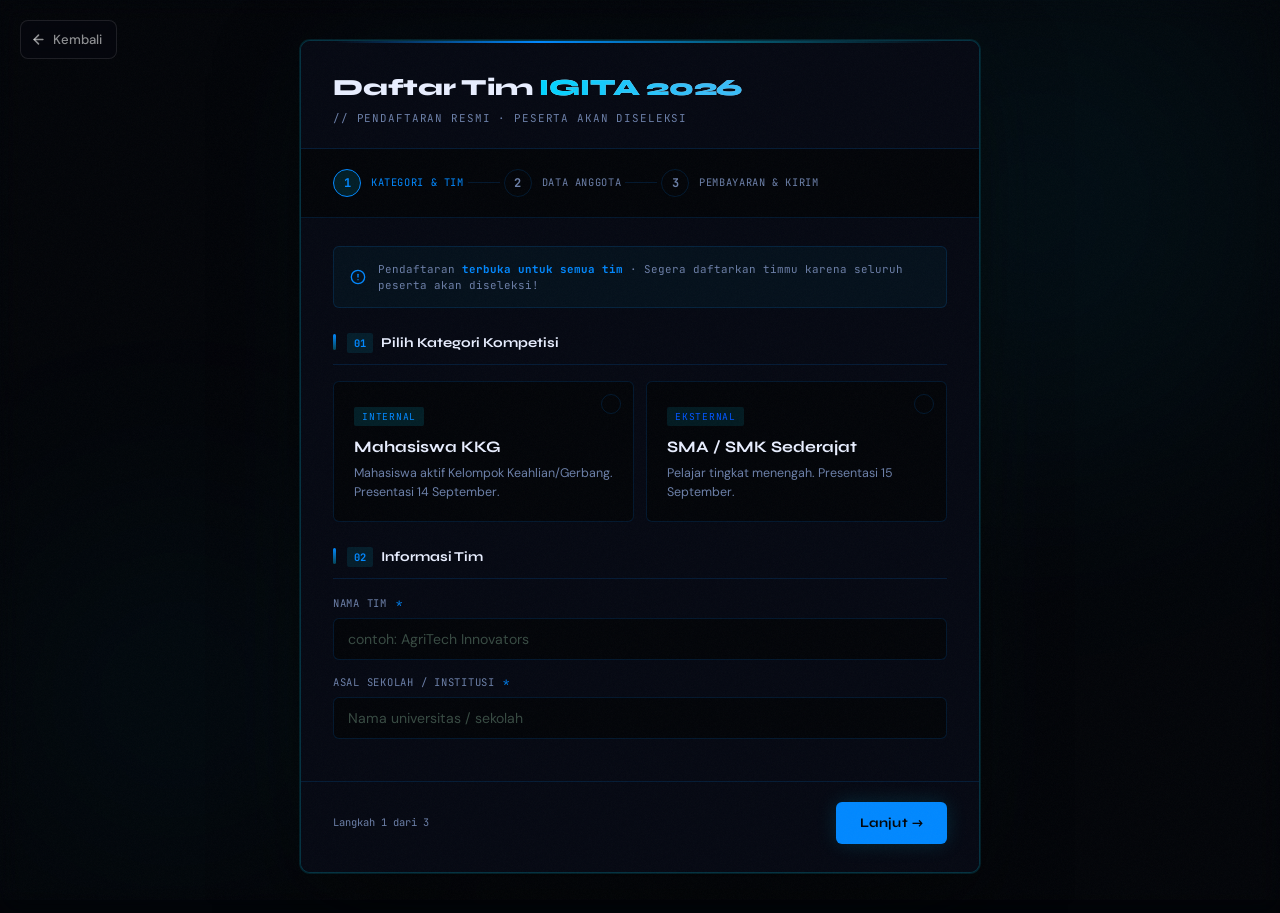
==== daftar.html @ ac230a43 "update visual" ====
<!DOCTYPE html>
<html lang="id">
<head>
  <meta charset="UTF-8">
  <meta name="viewport" content="width=device-width, initial-scale=1.0, maximum-scale=5.0, user-scalable=yes">
  <meta name="mobile-web-app-capable" content="yes">
  <meta name="apple-mobile-web-app-capable" content="yes">
  <meta name="apple-mobile-web-app-status-bar-style" content="black-translucent">
  <meta name="apple-mobile-web-app-title" content="IGITA 2026">
  <meta name="format-detection" content="telephone=no">
  <title>Pendaftaran Tim | IGITA 2026</title>
  <meta name="theme-color" content="#080f0b">
  <link rel="icon" type="image/png" href="asset/logo.png">
  <link href="https://fonts.googleapis.com/css2?family=Syne:wght@400;600;700;800&family=DM+Sans:wght@300;400;500&family=JetBrains+Mono:wght@400;700&display=swap" rel="stylesheet">
  <link rel="stylesheet" href="style.css">
</head>
<body class="reg-page">
  <div class="global-bg" aria-hidden="true">
    <div class="global-grid"></div>
    <div class="global-glow glow-1"></div>
    <div class="global-glow glow-2"></div>
  </div>

  <a href="index.html" class="btn-back-fixed" aria-label="Kembali ke halaman utama">
    <svg width="15" height="15" viewBox="0 0 24 24" fill="none" stroke="currentColor" stroke-width="2.5" stroke-linecap="round" stroke-linejoin="round" aria-hidden="true"><path d="M19 12H5"/><path d="M12 5l-7 7 7 7"/></svg>
    <span>Kembali</span>
  </a>

<!-- =============================================
       REGISTRATION MODAL
       ============================================= -->
  <div class="reg-overlay" id="reg-overlay" role="dialog" aria-modal="true" aria-label="Form Pendaftaran IGITA 2026">
    <div class="reg-modal" id="reg-modal">

      <!-- Header -->
      <div class="reg-header">
        <div class="reg-header-left">
          <div class="reg-title">Daftar Tim <span>IGITA 2026</span></div>
          <div class="reg-subtitle">// Pendaftaran Resmi · Peserta Akan Diseleksi</div>
        </div>
        <button class="reg-close" id="reg-close-btn" aria-label="Tutup form pendaftaran">✕</button>
      </div>

      <!-- Step Indicator -->
      <div class="reg-steps" id="reg-steps" aria-label="Langkah pendaftaran">
        <div class="reg-step active" data-step="1">
          <div class="step-num">1</div>
          <div class="step-label">Kategori & Tim</div>
        </div>
        <div class="step-connector" id="conn-1-2"></div>
        <div class="reg-step" data-step="2">
          <div class="step-num">2</div>
          <div class="step-label">Data Anggota</div>
        </div>
        <div class="step-connector" id="conn-2-3"></div>
        <div class="reg-step" data-step="3">
          <div class="step-num">3</div>
          <div class="step-label">Pembayaran & Kirim</div>
        </div>
      </div>

      <!-- STEP 1: Kategori & Info Tim -->
      <div class="reg-body">

        <!-- STEP 1: Kategori & Info Tim -->
        <div class="reg-panel active" id="panel-1">
          <div class="quota-info">
            <svg width="16" height="16" viewBox="0 0 24 24" fill="none" stroke="currentColor" stroke-width="2" stroke-linecap="round" stroke-linejoin="round"><circle cx="12" cy="12" r="10"/><path d="M12 8v4"/><path d="M12 16h.01"/></svg>
            <div class="quota-info-text">Pendaftaran <strong>terbuka untuk semua tim</strong> · Segera daftarkan timmu karena seluruh peserta akan diseleksi!</div>
          </div>

          <div class="form-section-title">
            <span class="sec-num">01</span>
            Pilih Kategori Kompetisi
          </div>

          <div class="cat-select-grid">
            <label class="cat-select-card" id="card-internal">
              <input type="radio" name="kategori" value="internal" id="radio-internal">
              <div class="cat-check"></div>
              <div class="cat-card-badge">INTERNAL</div>
              <div class="cat-card-title">Mahasiswa KKG</div>
              <div class="cat-card-desc">Mahasiswa aktif Kelompok Keahlian/Gerbang. Presentasi 14 September.</div>
            </label>
            <label class="cat-select-card ext" id="card-external">
              <input type="radio" name="kategori" value="external" id="radio-external">
              <div class="cat-check"></div>
              <div class="cat-card-badge">EKSTERNAL</div>
              <div class="cat-card-title">SMA / SMK Sederajat</div>
              <div class="cat-card-desc">Pelajar tingkat menengah. Presentasi 15 September.</div>
            </label>
          </div>
          <div class="form-error" id="err-kategori">Silakan pilih kategori kompetisi.</div>

          <div class="form-section-title">
            <span class="sec-num">02</span>
            Informasi Tim
          </div>

          <div class="form-row single">
            <div class="form-group">
              <label class="form-label" for="nama-tim">Nama Tim <span class="req">*</span></label>
              <input type="text" class="form-input" id="nama-tim" placeholder="contoh: AgriTech Innovators" autocomplete="off">
              <div class="form-error" id="err-nama-tim">Nama tim wajib diisi.</div>
            </div>
          </div>

          <div class="form-row single" id="row-asal-institusi">
            <div class="form-group">
              <label class="form-label" for="asal-institusi">Asal Sekolah / Institusi <span class="req">*</span></label>
              <input type="text" class="form-input" id="asal-institusi" placeholder="Nama universitas / sekolah" autocomplete="off">
              <div class="form-error" id="err-asal-institusi">Asal institusi wajib diisi.</div>
            </div>
          </div>
        </div>

        <!-- STEP 2: Data Anggota -->
        <div class="reg-panel" id="panel-2">
          <div class="form-section-title" style="margin-top:0">
            <span class="sec-num">03</span>
            Data Anggota Tim 
          </div>

          <!-- Anggota 1 -->
          <div class="member-card">
            <div class="member-card-header">
              <div class="member-badge">Ketua Tim</div>
            </div>
            <div class="form-row">
              <div class="form-group">
                <label class="form-label" for="m1-nama">Nama Lengkap <span class="req">*</span></label>
                <input type="text" class="form-input" id="m1-nama" placeholder="Nama sesuai identitas">
                <div class="form-error" id="err-m1-nama">Nama lengkap wajib diisi.</div>
              </div>
              <div class="form-group">
                <label class="form-label" for="m1-email">Email Aktif <span class="req">*</span></label>
                <input type="email" class="form-input" id="m1-email" placeholder="email@domain.com">
                <div class="form-error" id="err-m1-email">Email valid wajib diisi.</div>
              </div>
            </div>
            <div class="form-row">
              <div class="form-group">
                <label class="form-label" for="m1-hp">No. HP / WA <span class="req">*</span></label>
                <input type="tel" class="form-input" id="m1-hp" placeholder="08xxxxxxxxxx">
                <div class="form-error" id="err-m1-hp">Nomor HP wajib diisi.</div>
              </div>
              <div class="form-group">
                <label class="form-label" for="m1-ig">User Instagram <span class="req">*</span></label>
                <input type="text" class="form-input" id="m1-ig" placeholder="@username (untuk Twibbon)">
                <div class="form-error" id="err-m1-ig">User Instagram wajib diisi.</div>
              </div>
            </div>
          </div>

          <!-- Anggota 2 -->
          <div class="member-card">
            <div class="member-card-header">
              <div class="member-badge">Anggota 2</div>
            </div>
            <div class="form-row">
              <div class="form-group">
                <label class="form-label" for="m2-nama">Nama Lengkap <span class="req">*</span></label>
                <input type="text" class="form-input" id="m2-nama" placeholder="Nama sesuai identitas">
                <div class="form-error" id="err-m2-nama">Nama lengkap wajib diisi.</div>
              </div>
              <div class="form-group">
                <label class="form-label" for="m2-email">Email Aktif <span class="req">*</span></label>
                <input type="email" class="form-input" id="m2-email" placeholder="email@domain.com">
                <div class="form-error" id="err-m2-email">Email valid wajib diisi.</div>
              </div>
            </div>
            <div class="form-row">
              <div class="form-group">
                <label class="form-label" for="m2-hp">No. HP / WA <span class="req">*</span></label>
                <input type="tel" class="form-input" id="m2-hp" placeholder="08xxxxxxxxxx">
                <div class="form-error" id="err-m2-hp">Nomor HP wajib diisi.</div>
              </div>
              <div class="form-group">
                <label class="form-label" for="m2-ig">User Instagram <span class="req">*</span></label>
                <input type="text" class="form-input" id="m2-ig" placeholder="@username (untuk Twibbon)">
                <div class="form-error" id="err-m2-ig">User Instagram wajib diisi.</div>
              </div>
            </div>
          </div>

          <!-- Anggota 3 -->
          <div class="member-card">
            <div class="member-card-header">
              <div class="member-badge">Anggota 3</div>
            </div>
            <div class="form-row">
              <div class="form-group">
                <label class="form-label" for="m3-nama">Nama Lengkap <span class="req">*</span></label>
                <input type="text" class="form-input" id="m3-nama" placeholder="Nama sesuai identitas">
                <div class="form-error" id="err-m3-nama">Nama lengkap wajib diisi.</div>
              </div>
              <div class="form-group">
                <label class="form-label" for="m3-email">Email Aktif <span class="req">*</span></label>
                <input type="email" class="form-input" id="m3-email" placeholder="email@domain.com">
                <div class="form-error" id="err-m3-email">Email valid wajib diisi.</div>
              </div>
            </div>
            <div class="form-row">
              <div class="form-group">
                <label class="form-label" for="m3-hp">No. HP / WA <span class="req">*</span></label>
                <input type="tel" class="form-input" id="m3-hp" placeholder="08xxxxxxxxxx">
                <div class="form-error" id="err-m3-hp">Nomor HP wajib diisi.</div>
              </div>
              <div class="form-group">
                <label class="form-label" for="m3-ig">User Instagram <span class="req">*</span></label>
                <input type="text" class="form-input" id="m3-ig" placeholder="@username (untuk Twibbon)">
                <div class="form-error" id="err-m3-ig">User Instagram wajib diisi.</div>
              </div>
            </div>
          </div>

          <!-- Anggota 4 -->
          <div class="member-card">
            <div class="member-card-header">
              <div class="member-badge">Anggota 4</div>
            </div>
            <div class="form-row">
              <div class="form-group">
                <label class="form-label" for="m4-nama">Nama Lengkap <span class="req">*</span></label>
                <input type="text" class="form-input" id="m4-nama" placeholder="Nama sesuai identitas">
                <div class="form-error" id="err-m4-nama">Nama lengkap wajib diisi.</div>
              </div>
              <div class="form-group">
                <label class="form-label" for="m4-email">Email Aktif <span class="req">*</span></label>
                <input type="email" class="form-input" id="m4-email" placeholder="email@domain.com">
                <div class="form-error" id="err-m4-email">Email valid wajib diisi.</div>
              </div>
            </div>
            <div class="form-row">
              <div class="form-group">
                <label class="form-label" for="m4-hp">No. HP / WA <span class="req">*</span></label>
                <input type="tel" class="form-input" id="m4-hp" placeholder="08xxxxxxxxxx">
                <div class="form-error" id="err-m4-hp">Nomor HP wajib diisi.</div>
              </div>
              <div class="form-group">
                <label class="form-label" for="m4-ig">User Instagram <span class="req">*</span></label>
                <input type="text" class="form-input" id="m4-ig" placeholder="@username (untuk Twibbon)">
                <div class="form-error" id="err-m4-ig">User Instagram wajib diisi.</div>
              </div>
            </div>
          </div>

          <!-- Anggota 5 -->
          <div class="member-card">
            <div class="member-card-header">
              <div class="member-badge cadangan">Anggota Cadangan</div>
            </div>
            <div class="form-row">
              <div class="form-group">
                <label class="form-label" for="m5-nama">Nama Lengkap </label>
                <input type="text" class="form-input" id="m5-nama" placeholder="Nama sesuai identitas">
                <div class="form-error" id="err-m5-nama">Nama lengkap wajib diisi.</div>
              </div>
              <div class="form-group">
                <label class="form-label" for="m5-email">Email Aktif </label>
                <input type="email" class="form-input" id="m5-email" placeholder="email@domain.com">
                <div class="form-error" id="err-m5-email">Email valid wajib diisi.</div>
              </div>
            </div>
            <div class="form-row">
              <div class="form-group">
                <label class="form-label" for="m5-hp">No. HP / WA </label>
                <input type="tel" class="form-input" id="m5-hp" placeholder="08xxxxxxxxxx">
                <div class="form-error" id="err-m5-hp">Nomor HP wajib diisi.</div>
              </div>
              <div class="form-group">
                <label class="form-label" for="m5-ig">User Instagram </label>
                <input type="text" class="form-input" id="m5-ig" placeholder="@username (untuk Twibbon)">
                <div class="form-error" id="err-m5-ig">User Instagram wajib diisi.</div>
              </div>
            </div>
          </div>

        </div>

        <!-- STEP 3: Pembayaran -->
        <div class="reg-panel" id="panel-3">
          <div class="form-section-title" style="margin-top:0">
            <span class="sec-num">04</span>
            Pembayaran via QRIS
          </div>

          <!-- QRIS Block -->
          <div class="qris-block">
            <div class="qris-inner">
              <!-- QR Code -->
              <div class="qris-qr-wrap">
                <div class="qris-frame-outer">
                  <div class="qris-frame-corner qris-fc-tl"></div>
                  <div class="qris-frame-corner qris-fc-tr"></div>
                  <div class="qris-frame-corner qris-fc-bl"></div>
                  <div class="qris-frame-corner qris-fc-br"></div>
                  <div class="qris-frame-badge">
                    <svg width="10" height="10" viewBox="0 0 24 24" fill="none" stroke="currentColor" stroke-width="2.5" stroke-linecap="round" stroke-linejoin="round"><rect x="3" y="3" width="7" height="7"/><rect x="14" y="3" width="7" height="7"/><rect x="3" y="14" width="7" height="7"/><rect x="14" y="14" width="4" height="4"/></svg>
                    QRIS
                  </div>
                  <img src="asset/QRIS.jpeg" alt="QRIS IGITA 2026" class="qris-img">
                  <div class="qris-frame-bottom">
                    <span class="qris-frame-label">IGITA 2026</span>
                  </div>
                </div>
                <div class="qris-scan-hint">
                  <svg width="11" height="11" viewBox="0 0 24 24" fill="none" stroke="currentColor" stroke-width="2" stroke-linecap="round" stroke-linejoin="round"><path d="M3 9V5a2 2 0 0 1 2-2h4"/><path d="M15 3h4a2 2 0 0 1 2 2v4"/><path d="M21 15v4a2 2 0 0 1-2 2h-4"/><path d="M9 21H5a2 2 0 0 1-2-2v-4"/></svg>
                  Arahkan kamera untuk scan
                </div>
              </div>
              <!-- Info Samping -->
              <div class="qris-info-col">
                <div class="qris-owner-label">Atas Nama</div>
                <div class="qris-owner-name">IGITA</div>
                <div class="qris-amount-label">Nominal Pembayaran</div>
                <div class="qris-amount-val">Rp 100.000,00</div>
                <div class="qris-steps-label">Cara Bayar</div>
                <ol class="qris-steps-list">
                  <li>Buka aplikasi dompet digital / m-banking</li>
                  <li>Pilih fitur <strong>Scan QR / QRIS</strong></li>
                  <li>Arahkan kamera ke QR di atas</li>
                  <li>Masukkan nominal, lalu konfirmasi</li>
                  <li>Simpan <strong>bukti transfer tanpa di-crop</strong></li>
                </ol>
              </div>
            </div>

            <!-- Alert Label Nama Tim -->
            <div class="qris-label-alert">
              <svg width="15" height="15" viewBox="0 0 24 24" fill="none" stroke="currentColor" stroke-width="2.2" stroke-linecap="round" stroke-linejoin="round"><circle cx="12" cy="12" r="10"/><path d="M12 8v4"/><path d="M12 16h.01"/></svg>
              <div>
                Saat melakukan pembayaran, isikan <strong>nama tim kamu</strong> pada kolom
                <strong>catatan / berita transfer</strong> (jika tersedia di aplikasi kamu).
                Ini membantu kami memverifikasi pembayaran dengan lebih cepat.
              </div>
            </div>

            <!-- Warning Bukti -->
            <div class="qris-photo-alert">
              <svg width="15" height="15" viewBox="0 0 24 24" fill="none" stroke="currentColor" stroke-width="2.2" stroke-linecap="round" stroke-linejoin="round"><path d="M10.29 3.86L1.82 18a2 2 0 0 0 1.71 3h16.94a2 2 0 0 0 1.71-3L13.71 3.86a2 2 0 0 0-3.42 0z"/><line x1="12" y1="9" x2="12" y2="13"/><line x1="12" y1="17" x2="12.01" y2="17"/></svg>
              <div>
                <strong>Penting:</strong> Upload bukti pembayaran <strong>tanpa di-crop</strong> — tampilkan
                seluruh layar transaksi (nominal, nama penerima, tanggal &amp; jam, dan status berhasil).
                Bukti yang di-crop tidak akan diproses.
              </div>
            </div>
          </div>

          <!-- Upload Bukti -->
          <div class="form-section-title">
            <span class="sec-num">05</span>
            Upload Bukti Pembayaran
          </div>
          <div class="form-row single">
            <div class="form-group">
              <label class="form-label" for="bukti-bayar">Bukti Transfer / Screenshot <span class="req">*</span></label>
              <div class="file-upload-wrap">
                <input type="file" id="bukti-bayar" accept="image/*,application/pdf" class="file-input-hidden">
                <label for="bukti-bayar" class="file-upload-btn">
                  <svg width="16" height="16" viewBox="0 0 24 24" fill="none" stroke="currentColor" stroke-width="2" stroke-linecap="round" stroke-linejoin="round"><path d="M21 15v4a2 2 0 0 1-2 2H5a2 2 0 0 1-2-2v-4"/><polyline points="17 8 12 3 7 8"/><line x1="12" y1="3" x2="12" y2="15"/></svg>
                  Upload File
                </label>
                <span class="file-upload-name" id="file-name-display">Belum ada file dipilih</span>
              </div>
              <div class="form-helper">Format: JPG, PNG, atau PDF · Maks. 2MB · Tanpa crop, tampilkan seluruh layar transaksi.</div>
              <div class="form-error" id="err-bukti-bayar">Bukti pembayaran wajib diunggah.</div>
            </div>
          </div>

          <div class="form-section-title">
            <span class="sec-num">06</span>
            Persetujuan &amp; Pengiriman
          </div>

          <div class="form-agreement" id="agree-wrap">
            <input type="checkbox" id="agree-check" class="custom-checkbox-input">
            <label for="agree-check" class="custom-checkbox-label">
              <span class="custom-checkbox-box">
                <svg class="custom-checkbox-icon" width="11" height="11" viewBox="0 0 12 12" fill="none" stroke="currentColor" stroke-width="2.5" stroke-linecap="round" stroke-linejoin="round">
                  <polyline points="2 6 5 9 10 3"/>
                </svg>
              </span>
              <span>Saya menyatakan bahwa seluruh informasi yang diisi adalah <strong>benar dan dapat dipertanggungjawabkan</strong>. Saya telah membaca dan menyetujui seluruh ketentuan IGITA 2026.</span>
            </label>
          </div>
          <div class="form-error" id="err-agree">Anda harus menyetujui ketentuan untuk mendaftar.</div>
        </div>

        <!-- SUCCESS Panel -->
        <div class="reg-success" id="reg-success">
          <div class="success-icon">
            <svg width="32" height="32" viewBox="0 0 24 24" fill="none" stroke="currentColor" stroke-width="2" stroke-linecap="round" stroke-linejoin="round"><polyline points="20 6 9 17 4 12"/></svg>
          </div>
          <div class="success-title">Pendaftaran <span>Berhasil!</span></div>
          <div class="success-sub">Tim kamu telah terdaftar di IGITA 2026. Simpan kode registrasi berikut dan cek email konfirmasi.</div>

          <div class="success-code" id="success-code">IGITA-2026-XXXX</div>

          <div class="success-info" id="success-info">
            <div class="success-info-row">
              <div class="success-info-label">Nama Tim</div>
              <div class="success-info-val" id="suc-team">—</div>
            </div>
            <div class="success-info-row">
              <div class="success-info-label">Kategori</div>
              <div class="success-info-val" id="suc-cat">—</div>
            </div>
            <div class="success-info-row">
              <div class="success-info-label">Institusi</div>
              <div class="success-info-val" id="suc-inst">—</div>
            </div>
            <div class="success-info-row">
              <div class="success-info-label">Email Ketua</div>
              <div class="success-info-val" id="suc-email">—</div>
            </div>
          </div>

          <div class="success-next-steps">
            <div class="success-next-title">// Langkah Selanjutnya</div>
            <div class="success-step">
              <div class="success-step-num">1</div>
              <div class="success-step-text"><strong>Cek email konfirmasi</strong> dari ic@kwikkiangie.ac.id dalam 1×24 jam.</div>
            </div>
            <div class="success-step">
              <div class="success-step-num">2</div>
              <div class="success-step-text">Bergabung ke <strong>grup WhatsApp resmi</strong> IGITA 2026 (link dikirim via email).</div>
            </div>
            <div class="success-step">
              <div class="success-step-num">3</div>
              <div class="success-step-text">Hadir pada <strong>Technical Meeting Online, 11 Agustus 2026</strong> pukul 08.00 WIB.</div>
            </div>
          </div>

          <button class="btn-reg-close" id="btn-success-close">Selesai & Tutup</button>
        </div>

      </div><!-- Footer Nav -->
      <div class="reg-footer" id="reg-footer">
        <div class="reg-footer-left" id="step-indicator-text">Langkah 1 dari 3</div>
        <div class="reg-footer-right">
          <button class="btn-reg-back" id="btn-back" style="display:none">← Kembali</button>
          <button class="btn-reg-next" id="btn-next">Lanjut →</button>
          <button class="btn-reg-submit" id="btn-submit">
            <span class="btn-submit-text">Kirim ✓</span>
            <span class="btn-spinner"></span>
          </button>
        </div>
      </div>

    </div><!-- end reg-modal -->

  </div><!-- end reg-overlay -->

  <!-- Modal Konfirmasi — dipindah ke luar reg-overlay/reg-modal agar
       position:fixed benar-benar menempel ke viewport (tidak "terperangkap"
       oleh CSS transform milik reg-modal) -->
  <div class="confirm-overlay" id="confirm-overlay" aria-hidden="true">
    <div class="confirm-modal" role="dialog" aria-modal="true" aria-labelledby="confirm-title">
      <div class="confirm-header">
        <div class="confirm-title" id="confirm-title">Konfirmasi Pendaftaran</div>
        <div class="confirm-sub">Periksa kembali data tim sebelum dikirim</div>
      </div>
      <div class="confirm-body">
        <div class="confirm-section-label">// Informasi Tim</div>
        <div class="confirm-row"><span class="confirm-key">Kategori</span><span class="confirm-val" id="cf-kategori">—</span></div>
        <div class="confirm-row"><span class="confirm-key">Nama Tim</span><span class="confirm-val" id="cf-nama-tim">—</span></div>
        <div class="confirm-row"><span class="confirm-key">Institusi</span><span class="confirm-val" id="cf-institusi">—</span></div>

        <div class="confirm-section-label" style="margin-top:16px">// Anggota Tim</div>
        <div id="cf-members"></div>

        <div class="confirm-section-label" style="margin-top:16px">// Bukti Pembayaran</div>
        <div class="confirm-row"><span class="confirm-key">File</span><span class="confirm-val" id="cf-file">—</span></div>
      </div>
      <div class="confirm-footer">
        <button class="confirm-btn-edit" id="confirm-edit">← Edit Data</button>
        <button class="confirm-btn-send" id="confirm-send">Kirim Sekarang ✓</button>
      </div>
    </div>
  </div>

  <script src="register.js"></script>
</body>
</html>

  <!-- Hidden form untuk kirim data ke Apps Script (bypass CORS) -->
  <iframe name="igita-hidden-frame" style="display:none"></iframe>
  <form id="igita-hidden-form" method="POST" target="igita-hidden-frame" style="display:none">
    <input type="hidden" id="igita-payload" name="data">
  </form>

  <!-- =============================================
       IGITA 2026 — Google Sheets Integration
       Set action URL pada hidden form sebelum register.js jalan
       ============================================= -->
  <script>
    // URL Apps Script — dipakai oleh register.js saat submit
    const APPS_SCRIPT_URL = "https://script.google.com/macros/s/AKfycbztG3QzGWFKbXdpiNwQbFXpVnpOeM04w2P-9SMrNzsDQYGgJF4ySKe751oqVf2LKk5mng/exec";

    document.addEventListener("DOMContentLoaded", () => {
      // Set action hidden form agar register.js bisa langsung submit
      const hiddenForm = document.getElementById("igita-hidden-form");
      if (hiddenForm) hiddenForm.action = APPS_SCRIPT_URL;
    });
  </script>
---- style.css ----
/* ============================================================
   IGITA 2026 — style.css (Mobile-Optimized Edition)
   ============================================================ */

/* ============================================================
   CSS VARIABLES
   ============================================================ */
:root {
  --bg:        #020408;
  --bg2:       #050812;
  --bg3:       #080c18;
  --accent:    #0088ff;
  --accent2:   #0055ff;
  --accent3:   #818cf8;
  --text:      #e8eeff;
  --muted:     #6b7fa8;
  --border:    rgba(0,136,255,0.15);
  --glow:      0 0 40px rgba(0,136,255,0.3);
  --radius:    6px;
  --status-h:  32px;
  --nav-h:     60px;
  --side-pad:  clamp(48px, calc((100vw - 1280px) / 2 + 48px), 180px);
}

/* ============================================================
   RESET & BASE
   ============================================================ */
*, *::before, *::after { margin: 0; padding: 0; box-sizing: border-box; }

html {
  overflow-x: hidden;
  scroll-behavior: smooth;
  scroll-padding-top: calc(var(--status-h) + var(--nav-h) + 16px);
}

body {
  background: var(--bg);
  color: var(--text);
  font-family: 'DM Sans', sans-serif;
  line-height: 1.6;
  overflow-x: hidden;
  overflow-wrap: break-word;
  word-break: break-word;
  -webkit-text-size-adjust: 100%;
  padding-top: var(--status-h);
}

/* Body saat loading — cegah scroll */
body.is-loading { overflow: hidden; }

/* ============================================================
   LOADING SCREEN
   ============================================================ */
.loader-screen {
  position: fixed; inset: 0;
  background: var(--bg);
  z-index: 99999;
  display: flex;
  align-items: center;
  justify-content: center;
  transition: opacity 0.5s ease, visibility 0.5s ease;
}
.loader-screen.hidden {
  opacity: 0;
  visibility: hidden;
  pointer-events: none;
}
.loader-content {
  display: flex;
  flex-direction: column;
  align-items: center;
  gap: 16px;
}
.loader-logo {
  height: 72px;
  width: auto;
  filter: brightness(0) saturate(100%)
          invert(72%) sepia(97%)
          saturate(400%) hue-rotate(160deg)
          brightness(105%);
  animation: loaderPulse 1.5s ease-in-out infinite;
}
.loader-title {
  font-family: 'Syne', sans-serif;
  font-weight: 800;
  font-size: 1.4rem;
  color: var(--text);
  letter-spacing: 0.04em;
}
.loader-title span { color: var(--accent); margin-left: 4px; }
.loader-bar-wrap {
  width: 180px;
  height: 3px;
  background: rgba(255,255,255,0.08);
  border-radius: 99px;
  overflow: hidden;
}
.loader-bar {
  height: 100%;
  width: 0%;
  background: var(--accent);
  border-radius: 99px;
  transition: width 0.3s ease;
  box-shadow: 0 0 8px rgba(0,212,255,0.5);
}
.loader-text {
  font-family: 'JetBrains Mono', monospace;
  font-size: 0.65rem;
  color: var(--muted);
  letter-spacing: 0.1em;
  text-transform: uppercase;
}
@keyframes loaderPulse {
  0%, 100% { opacity: 1; transform: scale(1); }
  50% { opacity: 0.7; transform: scale(0.96); }
}

/* Skip Link */
.skip-link {
  position: fixed; top: -9999px; left: 16px; z-index: 9999;
  background: var(--accent); color: var(--bg);
  padding: 10px 18px; font-weight: 700;
  font-family: 'Syne', sans-serif; border-radius: 0 0 var(--radius) var(--radius);
  text-decoration: none; font-size: 0.85rem; transition: top 0.2s;
}
.skip-link:focus { top: 0; outline: 2px solid var(--bg); outline-offset: 2px; }

/* Grain Overlay */
body::before {
  content: ''; position: fixed; inset: 0; z-index: 9998;
  pointer-events: none; opacity: 0.035;
  background-image: url("data:image/svg+xml,%3Csvg viewBox='0 0 256 256' xmlns='http://www.w3.org/2000/svg'%3E%3Cfilter id='noise'%3E%3CfeTurbulence type='fractalNoise' baseFrequency='0.75' numOctaves='4' stitchTiles='stitch'/%3E%3C/filter%3E%3Crect width='100%25' height='100%25' filter='url(%23noise)'/%3E%3C/svg%3E");
  background-size: 128px;
}

/* ============================================================
   GLOBAL BACKGROUND
   ============================================================ */
.global-bg { position: fixed; inset: 0; z-index: -1; pointer-events: none; overflow: hidden; }
.global-grid {
  position: absolute; inset: 0;
  background-image:
    linear-gradient(rgba(0,212,255,0.03) 1px, transparent 1px),
    linear-gradient(90deg, rgba(0,212,255,0.03) 1px, transparent 1px);
  background-size: 64px 64px;
  mask-image: radial-gradient(ellipse 90% 80% at 50% 30%, black 10%, transparent 85%);
  -webkit-mask-image: radial-gradient(ellipse 90% 80% at 50% 30%, black 10%, transparent 85%);
}
.global-glow { position: absolute; border-radius: 50%; pointer-events: none; filter: blur(120px); will-change: transform; opacity: 0.55; }
.glow-1 { width: 850px; height: 850px; background: radial-gradient(circle, rgba(0,212,255,0.14) 0%, transparent 65%); top: -220px; right: -180px; animation: floatOrbGlobal 28s ease-in-out infinite alternate; }
.glow-2 { width: 650px; height: 650px; background: radial-gradient(circle, rgba(6,182,212,0.11) 0%, transparent 65%); bottom: -120px; left: -150px; animation: floatOrbGlobal 34s ease-in-out infinite alternate-reverse; }
@keyframes floatOrbGlobal {
  0%   { transform: translate(0,0) scale(1); }
  50%  { transform: translate(45px,-35px) scale(1.06); }
  100% { transform: translate(-35px,25px) scale(0.96); }
}
#particle-canvas { position: absolute; inset: 0; width: 100%; height: 100%; display: block; opacity: 0.85; }

nav, main, footer, .status-bar { position: relative; z-index: 1; }

/* ============================================================
   STATUS BAR
   ============================================================ */
.status-bar {
  position: fixed; top: 0; left: 0; right: 0; z-index: 200;
  background: rgba(0,212,255,0.06); border-bottom: 1px solid var(--border);
  height: var(--status-h);
  display: flex; align-items: center; gap: 10px;
  padding: 0 var(--side-pad);
  font-family: 'JetBrains Mono', monospace; font-size: 0.68rem; color: var(--muted);
  overflow: hidden; white-space: nowrap;
  transition: transform 0.35s ease, opacity 0.35s ease;
  will-change: transform;
}
.status-bar.collapsed { transform: translateY(-100%); opacity: 0; pointer-events: none; }
.status-dot { width: 5px; height: 5px; background: var(--accent); border-radius: 50%; animation: pulse 2s infinite; flex-shrink: 0; }
.status-scroll { display: flex; gap: 50px; animation: scrollText 22s linear infinite; width: max-content; }
@keyframes scrollText { from { transform: translateX(0); } to { transform: translateX(-50%); } }

/* ============================================================
   NAVIGATION
   ============================================================ */
nav {
  position: fixed;
  top: var(--status-h);
  left: 0; right: 0; z-index: 200;
  display: flex; align-items: center; justify-content: space-between;
  padding: 18px var(--side-pad);
  background: rgba(6,8,15,0.85); backdrop-filter: blur(16px);
  border-bottom: 1px solid var(--border);
  transition: top 0.35s ease, padding 0.3s, background 0.3s;
}
nav.scrolled { top: 0; padding: 12px var(--side-pad); background: rgba(6,8,15,0.97); }

.nav-logo {
  text-decoration: none;
  display: flex;
  align-items: center;
  flex-shrink: 0;
  gap: 12px;
}
/* Logo image — warna diubah ke cyan #00d4ff via CSS filter */
.nav-logo-img {
  height: 38px;
  width: auto;
  object-fit: contain;
  display: block;
  margin: auto 0;
}
.nav-logo-text {
  font-family: 'Syne', sans-serif;
  font-weight: 800;
  font-size: 1rem;
  color: var(--text);
  letter-spacing: 0.04em;
}
.nav-logo-year {
  color: var(--accent);
  margin-left: 4px;
}
/* Footer logo */
.footer-logo-img {
  height: 38px;
  width: auto;
  object-fit: contain;
  display: block;
  margin: auto 0;
}

.footer-logo-text {
  font-family: 'Syne', sans-serif;
  font-weight: 800;
  font-size: 1rem;
  color: var(--muted);
  letter-spacing: 0.04em;
}
.footer-logo-year {
  color: var(--accent);
  margin-left: 4px;
  opacity: 0.75;
}

.nav-links { display: flex; gap: 32px; flex-shrink: 0; }
.nav-links a {
  color: var(--muted); font-size: 0.88rem; text-decoration: none; font-weight: 500;
  letter-spacing: 0.03em; transition: color 0.2s; position: relative; padding: 8px 0;
}
.nav-links a::after { content: ''; position: absolute; left: 0; bottom: 4px; width: 0; height: 1px; background: var(--accent); transition: width 0.3s; }
.nav-links a:hover, .nav-links a:focus-visible { color: var(--accent); outline: none; }
.nav-links a:hover::after, .nav-links a:focus-visible::after { width: 100%; }

.nav-cta {
  border: 2px solid var(--accent); color: var(--accent); padding: 13px 32px; border-radius: var(--radius);
  font-size: 0.95rem; font-weight: 700; letter-spacing: 0.08em; text-transform: uppercase;
  text-decoration: none; transition: all 0.25s; font-family: 'Syne', sans-serif;
  flex-shrink: 0; min-height: 52px; display: inline-flex; align-items: center; justify-content: center;
  box-shadow: 0 0 18px rgba(0,212,255,0.18);
}
.nav-cta:hover, .nav-cta:focus-visible { background: var(--accent); color: var(--bg); box-shadow: var(--glow); outline: none; }

/* ============================================================
   HAMBURGER BUTTON
   ============================================================ */
.nav-burger {
  display: none;
  flex-direction: column; justify-content: center; align-items: flex-end;
  gap: 5px; width: 44px; height: 44px;
  background: none; border: none; cursor: pointer;
  padding: 8px; position: relative; z-index: 300; flex-shrink: 0;
  touch-action: manipulation;
  -webkit-tap-highlight-color: transparent;
}
.nav-burger span {
  display: block; height: 1.5px; background: var(--text); border-radius: 2px;
  transition: transform 0.32s cubic-bezier(0.4,0,0.2,1), opacity 0.22s ease, width 0.22s ease;
  transform-origin: right center;
}
.nav-burger span:nth-child(1) { width: 22px; }
.nav-burger span:nth-child(2) { width: 16px; }
.nav-burger span:nth-child(3) { width: 19px; }
.nav-burger[aria-expanded="true"] span:nth-child(1) { transform: rotate(-45deg); width: 22px; }
.nav-burger[aria-expanded="true"] span:nth-child(2) { opacity: 0; transform: translateX(8px); }
.nav-burger[aria-expanded="true"] span:nth-child(3) { transform: rotate(45deg); width: 22px; }

/* ============================================================
   MOBILE NAV — DROP FROM TOP
   ============================================================ */
.mobile-nav {
  position: fixed;
  /* flush directly below navbar */
  top: calc(var(--status-h) + var(--nav-h));
  left: 0; right: 0;
  z-index: 150;
  background: rgba(5, 7, 14, 0.98);
  backdrop-filter: blur(24px);
  -webkit-backdrop-filter: blur(24px);
  border-bottom: 1px solid var(--border);
  box-shadow: 0 20px 60px rgba(0, 0, 0, 0.6), 0 1px 0 rgba(0,136,255,0.12) inset;
  display: flex;
  flex-direction: column;
  align-items: stretch;
  padding: 6px 0 20px;
  /* clip from top-to-bottom — element stays in place, no bleed through status bar */
  clip-path: inset(0 0 100% 0);
  opacity: 0;
  transition:
    clip-path 0.38s cubic-bezier(0.4, 0, 0.2, 1),
    opacity   0.22s ease;
  pointer-events: none;
  max-height: calc(100svh - var(--status-h) - var(--nav-h));
  overflow-y: auto;
  scrollbar-width: none;
}
/* when nav scrolls up (status bar hidden, nav at top:0) */
.mobile-nav.nav-scrolled {
  top: var(--nav-h);
  max-height: calc(100svh - var(--nav-h));
}
.mobile-nav::-webkit-scrollbar { display: none; }
.mobile-nav.open {
  clip-path: inset(0 0 0% 0);
  opacity: 1;
  pointer-events: auto;
}

/* accent line at top edge */
.mobile-nav::before {
  content: '';
  display: block;
  height: 1px;
  background: linear-gradient(90deg,
    transparent 0%,
    rgba(0, 136, 255, 0.5) 30%,
    rgba(0, 85, 255, 0.4) 70%,
    transparent 100%);
  flex-shrink: 0;
  margin-bottom: 6px;
}
.mobile-nav::after { display: none; }

/* X close button — hidden; burger in navbar is the toggle */
.mobile-nav-close { display: none; }

/* ── Nav links ───────────────────────────────────────────── */
.mobile-nav a {
  font-family: 'DM Sans', sans-serif;
  font-size: 0.95rem;
  font-weight: 500;
  color: var(--muted);
  text-decoration: none;
  letter-spacing: 0.01em;
  padding: 14px 20px 14px 24px;
  display: flex;
  align-items: center;
  justify-content: space-between;
  min-height: 50px;
  border-bottom: 1px solid rgba(255,255,255,0.04);
  transition: color 0.18s, background 0.18s;
  position: relative;
}
/* Right arrow chevron */
.mobile-nav a::after {
  content: '›';
  font-size: 1.1rem;
  color: rgba(0, 136, 255, 0.35);
  transition: color 0.18s, transform 0.18s;
  flex-shrink: 0;
  line-height: 1;
}
.mobile-nav a::before { display: none; }
.mobile-nav a:hover,
.mobile-nav a:focus-visible {
  color: var(--text);
  background: rgba(0, 136, 255, 0.04);
  outline: none;
}
.mobile-nav a:hover::after,
.mobile-nav a:focus-visible::after {
  color: var(--accent);
  transform: translateX(3px);
}
/* last regular link before CTA */
.mobile-nav a:nth-last-of-type(2) { border-bottom: none; }

/* ── CTA button ──────────────────────────────────────────── */
.mobile-nav .mobile-cta {
  margin: 16px 20px 0;
  background: var(--accent);
  color: var(--bg);
  border-radius: var(--radius);
  padding: 14px 24px;
  font-family: 'Syne', sans-serif;
  font-size: 0.88rem;
  font-weight: 800;
  letter-spacing: 0.08em;
  text-transform: uppercase;
  border: none;
  min-height: 48px;
  display: flex;
  align-items: center;
  justify-content: center;
  width: calc(100% - 40px);
  transition: opacity 0.2s, box-shadow 0.2s, transform 0.2s;
  box-shadow: 0 0 28px rgba(0, 136, 255, 0.35);
}
.mobile-nav .mobile-cta::after { display: none; }
.mobile-nav .mobile-cta:hover,
.mobile-nav .mobile-cta:focus-visible {
  opacity: 0.88;
  box-shadow: 0 0 40px rgba(0, 136, 255, 0.55);
  transform: translateY(-1px);
  outline: none;
}

/* ============================================================
   HERO SECTION
   ============================================================ */
.hero {
  min-height: 100vh; display: flex; flex-direction: column; justify-content: center;
  padding: calc(var(--nav-h) + 60px) var(--side-pad) 80px;
  position: relative; overflow: hidden;
}
.hero-content { position: relative; z-index: 1; max-width: 920px; width: 100%; }
.hero-bg-asset { position: absolute; top: 0; right: 0; bottom: 0; width: 70%; display: flex; align-items: flex-start; justify-content: flex-end; pointer-events: none; z-index: 0; opacity: 0.4; mask-image: radial-gradient(ellipse 70% 70% at 70% 35%, black 25%, transparent 75%); -webkit-mask-image: radial-gradient(ellipse 70% 70% at 70% 35%, black 25%, transparent 75%); mix-blend-mode: screen; }
.bg-agro-img { height: 120%; width: auto; object-fit: cover; filter: brightness(1.2) contrast(1.1); animation: floatBgAgro 10s ease-in-out infinite alternate; margin-top: 40px; margin-right: -50px; }

@keyframes floatBgAgro {
  0% { transform: translateY(0) scale(1); }
  100% { transform: translateY(-30px) scale(1.05); }
}

.hero-badge {
  display: inline-flex; align-items: flex-start; gap: 8px;
  border: 1px solid var(--border); padding: 6px 14px; border-radius: 2px;
  font-size: 0.72rem; letter-spacing: 0.1em; text-transform: uppercase;
  color: var(--accent); font-family: 'JetBrains Mono', monospace;
  margin-bottom: 24px; animation: fadeUp 0.6s ease both;
  white-space: normal; max-width: 100%; line-height: 1.4;
}
.hero-badge::before { content: '→'; flex-shrink: 0; margin-top: 1px; }

.hero-title {
  font-family: 'Syne', sans-serif; font-size: clamp(2.8rem, 7vw, 4.5rem);
  font-weight: 800; line-height: 0.92; letter-spacing: -0.02em;
  animation: fadeUp 0.6s 0.1s ease both; overflow-wrap: break-word;
}
.hero-title .line1 { display: block; }
.hero-title .line2 { display: block; color: transparent; -webkit-text-stroke: 1.2px rgba(0,212,255,0.55); }
.hero-title .line3 { display: block; color: var(--accent); }

.hero-sub { margin-top: 24px; max-width: 580px; color: var(--muted); font-size: clamp(0.95rem, 1.5vw, 1.05rem); line-height: 1.65; animation: fadeUp 0.6s 0.2s ease both; }
.hero-tags { display: flex; flex-wrap: wrap; gap: 8px; margin-top: 24px; animation: fadeUp 0.6s 0.3s ease both; }
.hero-tag { background: rgba(0,212,255,0.06); border: 1px solid var(--border); color: var(--text); font-size: 0.78rem; padding: 5px 12px; border-radius: 2px; font-family: 'JetBrains Mono', monospace; white-space: nowrap; }
.hero-actions { display: flex; flex-wrap: wrap; gap: 14px; align-items: center; margin-top: 36px; animation: fadeUp 0.6s 0.4s ease both; }

/* ============================================================
   BUTTONS
   ============================================================ */
.btn-primary {
  background: var(--accent); color: var(--bg); padding: 18px 44px; border-radius: var(--radius);
  font-weight: 800; font-size: 1.05rem; text-decoration: none; font-family: 'Syne', sans-serif;
  letter-spacing: 0.08em; text-transform: uppercase; transition: all 0.25s;
  display: inline-flex; align-items: center; gap: 8px;
  box-shadow: 0 0 36px rgba(0,212,255,0.35), inset 0 1px 0 rgba(255,255,255,0.15); min-height: 58px; justify-content: center;
  touch-action: manipulation;
}
.btn-primary:hover, .btn-primary:focus-visible { transform: translateY(-2px); box-shadow: 0 0 50px rgba(0,212,255,0.45); outline: none; }

.btn-secondary { color: var(--muted); font-size: 0.88rem; text-decoration: none; display: inline-flex; align-items: center; gap: 6px; transition: color 0.2s; font-weight: 500; min-height: 44px; padding: 8px 0; }
.btn-secondary:hover, .btn-secondary:focus-visible { color: var(--text); outline: none; }

.btn-back-fixed {position: fixed; top: 20px; left: 20px; z-index: 9999; display: inline-flex; align-items: center; gap: 7px; font-family: 'DM Sans', sans-serif; font-size: 0.82rem; font-weight: 500; color: rgba(255,255,255,0.55); background: rgba(6,8,15,0.7); backdrop-filter: blur(10px); -webkit-backdrop-filter: blur(10px); border: 1px solid rgba(255,255,255,0.1); border-radius: 8px; padding: 8px 14px 8px 10px; text-decoration: none; cursor: pointer; transition: color 0.2s, border-color 0.2s, background 0.2s;}
.btn-back-fixed:hover {color: #00d4ff; border-color: rgba(0,212,255,0.4); background: rgba(0,212,255,0.07);}
.btn-back-fixed svg {transition: transform 0.2s; flex-shrink: 0;}
.btn-back-fixed:hover svg {transform: translateX(-3px);}

/* ============================================================
   COUNTDOWN
   ============================================================ */
.countdown-section { padding: 40px var(--side-pad) 90px; position: relative; z-index: 1; margin-top: 20px; }
.countdown-label { font-family: 'JetBrains Mono', monospace; font-size: 0.85rem; color: var(--muted); letter-spacing: 0.08em; text-transform: uppercase; margin-bottom: 20px; text-align: center; }
.countdown-wrap { display: flex; flex-wrap: wrap; gap: 12px; align-items: flex-end; justify-content: center; }
.count-block { display: flex; flex-direction: column; align-items: center; background: var(--bg3); border: 1px solid var(--border); padding: 24px 32px; min-width: 110px; border-radius: var(--radius); position: relative; overflow: hidden; box-shadow: 0 8px 32px rgba(0,0,0,0.3); }
.count-block::before { content: ''; position: absolute; top: 0; left: 0; right: 0; height: 2px; background: linear-gradient(90deg, transparent, var(--accent), transparent); }
.count-num { font-family: 'Syne', sans-serif; font-size: 3rem; font-weight: 800; color: var(--accent); line-height: 1; letter-spacing: -0.01em; }
.count-label { font-size: 0.75rem; color: var(--muted); text-transform: uppercase; letter-spacing: 0.08em; margin-top: 8px; font-family: 'JetBrains Mono', monospace; }
.count-sep { font-family: 'Syne', sans-serif; font-size: 2.5rem; font-weight: 800; color: var(--muted); padding: 0 4px; align-self: flex-start; padding-top: 18px; opacity: 0.6; }

/* ============================================================
   SECTIONS
   ============================================================ */
section {
  padding: 90px var(--side-pad);
  scroll-margin-top: calc(var(--status-h) + var(--nav-h) + 8px);
}
.section-label { font-family: 'JetBrains Mono', monospace; font-size: 0.7rem; color: var(--accent); letter-spacing: 0.12em; text-transform: uppercase; margin-bottom: 14px; display: flex; align-items: center; gap: 8px; }
.section-label::before { content: '//'; opacity: 0.5; }
.section-title { font-family: 'Syne', sans-serif; font-size: clamp(1.8rem, 3.5vw, 2.8rem); font-weight: 800; line-height: 1.15; letter-spacing: -0.01em; }
.section-title em { font-style: normal; color: var(--accent); }
.divider { height: 1px; background: linear-gradient(90deg, transparent, var(--border), transparent); margin: 0 var(--side-pad); }

/* ============================================================
   CONCEPT GRID
   ============================================================ */
.concept-grid { display: grid; grid-template-columns: repeat(3, 1fr); gap: 1px; background: var(--border); margin-top: 50px; border: 1px solid var(--border); border-radius: var(--radius); overflow: hidden; }
.concept-card { background: var(--bg); padding: 36px 28px; transition: background 0.3s; }
.concept-card:hover { background: var(--bg3); }

.icon-box {
  width: 58px; height: 58px; display: flex; align-items: center; justify-content: center;
  background: linear-gradient(135deg, rgba(0,212,255,0.1), rgba(6,182,212,0.06));
  border: 1px solid rgba(0,212,255,0.22); border-radius: 16px; margin-bottom: 18px;
  position: relative; overflow: hidden;
  transition: transform 0.4s cubic-bezier(0.4,0,0.2,1), border-color 0.35s, box-shadow 0.35s;
  animation-name: iconFloat;
  animation-duration: 5s;
  animation-timing-function: ease-in-out;
  animation-iteration-count: infinite;
}
.icon-box::before { content: ''; position: absolute; inset: 0; background: radial-gradient(circle at 30% 30%, rgba(0,212,255,0.18), transparent 65%); opacity: 0; transition: opacity 0.35s; }
.concept-card:nth-child(2) .icon-box { animation-delay: 0.6s; }
.concept-card:nth-child(3) .icon-box { animation-delay: 1.2s; }

.concept-card:hover .icon-box {
  animation-play-state: paused;
  transform: translateY(-4px) scale(1.06);
  border-color: rgba(0,212,255,0.5);
  box-shadow: 0 10px 28px rgba(0,212,255,0.18), inset 0 0 12px rgba(0,212,255,0.08);
}
.concept-card:hover .icon-box::before { opacity: 1; }

.icon-modern { width: 26px; height: 26px; color: var(--accent); position: relative; z-index: 1; transition: transform 0.35s, color 0.35s, filter 0.35s; }
.concept-card:hover .icon-modern { transform: scale(1.12); color: #fff; filter: drop-shadow(0 0 6px rgba(0,212,255,0.6)); }

@keyframes iconFloat { 0%, 100% { transform: translateY(0); } 50% { transform: translateY(-5px); } }

.card-title { font-family: 'Syne', sans-serif; font-size: 1.1rem; font-weight: 700; margin-bottom: 10px; }
.card-desc  { color: var(--muted); font-size: 0.88rem; line-height: 1.65; }

/* ============================================================
   CATEGORIES
   ============================================================ */
.cat-grid { display: grid; grid-template-columns: 1fr 1fr; gap: 20px; margin-top: 50px; }
.cat-card { border: 1px solid var(--border); border-radius: var(--radius); padding: 36px; position: relative; background: var(--bg); transition: border-color 0.3s, transform 0.3s, box-shadow 0.3s; }
.cat-card:hover { transform: translateY(-3px); box-shadow: var(--glow); }
.cat-card.internal { border-color: rgba(0,212,255,0.3); }
.cat-card.external  { border-color: rgba(6,182,212,0.3); }
.cat-badge { position: absolute; top: 0; right: 0; background: var(--accent); color: var(--bg); font-size: 0.65rem; font-weight: 700; padding: 5px 12px; font-family: 'Syne', sans-serif; letter-spacing: 0.06em; border-bottom-left-radius: var(--radius); }
.cat-card.external .cat-badge { background: var(--accent2); }
.cat-title { font-family: 'Syne', sans-serif; font-size: 1.3rem; font-weight: 800; margin-bottom: 10px; margin-top: 8px; }
.cat-desc  { color: var(--muted); font-size: 0.9rem; line-height: 1.6; margin-bottom: 16px; }
.cat-quota { font-family: 'JetBrains Mono', monospace; font-size: 0.75rem; color: var(--accent); background: rgba(0,212,255,0.08); padding: 4px 10px; border-radius: 2px; width: fit-content; }
.cat-card.external .cat-quota { color: var(--accent2); background: rgba(6,182,212,0.08); }
.cat-grid a { text-decoration: none; color: inherit; display: block;        /* Memastikan area klik penuh sesuai ukuran kartu */
}

/* ============================================================
   TIMELINE
   ============================================================ */
.timeline-section { background: var(--bg2); text-align: center; }
.timeline-section .section-label { justify-content: center; }
.timeline { margin-top: 60px; position: relative; padding-left: 0; display: flex; flex-direction: column; align-items: center; }
.timeline::before { display: none; }

.tl-item { display: flex; width: 100%; justify-content: space-between; align-items: center; padding: 40px 0; position: relative; gap: 0; margin: 0; }
.tl-item:nth-child(odd) { flex-direction: row; }
.tl-item:nth-child(even) { flex-direction: row-reverse; }

/* ODD ITEMS */
.tl-item:nth-child(odd)::before {
  content: ''; position: absolute; right: 50%; width: 50%; top: 50%; height: 50%;
  border-top: 2px solid var(--border); border-left: 2px solid var(--border);
  border-top-left-radius: 60px; z-index: 0; pointer-events: none;
}
.tl-item:nth-child(odd)::after {
  content: ''; position: absolute; left: 50%; width: 50%; top: 0; height: 50%;
  border-bottom: 2px solid var(--border); border-right: 2px solid var(--border);
  border-bottom-right-radius: 60px; z-index: 0; pointer-events: none;
}

/* EVEN ITEMS */
.tl-item:nth-child(even)::before {
  content: ''; position: absolute; left: 50%; width: 50%; top: 50%; height: 50%;
  border-top: 2px solid var(--border); border-right: 2px solid var(--border);
  border-top-right-radius: 60px; z-index: 0; pointer-events: none;
}
.tl-item:nth-child(even)::after {
  content: ''; position: absolute; right: 50%; width: 50%; top: 0; height: 50%;
  border-bottom: 2px solid var(--border); border-left: 2px solid var(--border);
  border-bottom-left-radius: 60px; z-index: 0; pointer-events: none;
}

/* Connectors Edge Cases */
.tl-item:first-child::after { display: none; }
.tl-item:last-child::before { display: none; }

.tl-content { width: calc(50% - 60px); background: transparent; z-index: 1; }
.tl-item:nth-child(odd) .tl-content { text-align: right; padding-right: 30px; }
.tl-item:nth-child(even) .tl-content { text-align: left; padding-left: 30px; }

.tl-dot { position: absolute; left: 50%; transform: translateX(-50%); width: auto; min-width: 64px; padding: 0 16px; height: 64px; border: 2px solid var(--border); background: var(--bg2); display: flex; align-items: center; justify-content: center; z-index: 2; border-radius: 32px; font-family: 'Syne', sans-serif; font-weight: 700; font-size: 0.85rem; text-align: center; line-height: 1.25; color: var(--accent); transition: all 0.3s; box-shadow: 0 0 20px rgba(0,0,0,0.5); white-space: nowrap; }
.tl-item.active .tl-dot, .tl-item:hover .tl-dot { border-color: var(--accent); background: rgba(0,136,255,0.15); box-shadow: var(--glow); transform: translateX(-50%) scale(1.05); }
.tl-date    { font-family: 'JetBrains Mono', monospace; font-size: 0.75rem; color: var(--accent); letter-spacing: 0.08em; margin-bottom: 8px; }
.tl-title   { font-family: 'Syne', sans-serif; font-size: 1.2rem; font-weight: 700; margin-bottom: 6px; }
.tl-status  { display: inline-block; margin-top: 8px; font-family: 'JetBrains Mono', monospace; font-size: 0.7rem; padding: 4px 10px; border-radius: 4px; line-height: 1.4; background: rgba(107,143,123,0.15); color: var(--muted); }
.tl-status.open     { background: rgba(0,136,255,0.1);  color: var(--accent);  }
.tl-status.upcoming { background: rgba(107,143,123,0.15); color: var(--muted); }
.tl-status.closed   { background: rgba(255,214,0,0.1);  color: var(--accent3); }

/* ============================================================
   RULES
   ============================================================ */
.rules-grid { display: grid; grid-template-columns: repeat(2, 1fr); gap: 1px; background: var(--border); margin-top: 50px; border: 1px solid var(--border); border-radius: var(--radius); overflow: hidden; }
.rule-card  { background: var(--bg); padding: 32px 28px; transition: background 0.3s; }
.rule-card:hover { background: var(--bg3); }
.rule-num   { font-family: 'Syne', sans-serif; font-size: 3rem; font-weight: 800; color: var(--border); line-height: 1; margin-bottom: 12px; }
.rule-title { font-family: 'Syne', sans-serif; font-size: 1.05rem; font-weight: 700; margin-bottom: 8px; }
.rule-desc  { color: var(--muted); font-size: 0.88rem; line-height: 1.6; }
.rule-desc strong { color: var(--text); }

/* ============================================================
   SPONSORS
   ============================================================ */
.sponsors-section { text-align: center; }
.sponsors-section .section-label { justify-content: center; }
.sponsors-premium { margin: 50px auto 40px; display: flex; justify-content: center; width: 100%; }
.sponsor-card.premium { 
  position: relative; padding: 70px 100px; background: rgba(0,136,255,0.03); 
  border: 1px solid var(--accent); border-radius: 24px; 
  backdrop-filter: blur(12px); display: flex; flex-direction: column; align-items: center;
  box-shadow: 0 0 70px rgba(0,136,255,0.15);
}
.premium-glow { position: absolute; inset: 0; background: radial-gradient(circle at 50% 50%, rgba(0,136,255,0.15), transparent 70%); border-radius: 24px; pointer-events: none; }
.sponsor-card.premium .sponsor-img { max-height: 160px; width: auto; max-width: 320px; position: relative; z-index: 1; filter: grayscale(100%) brightness(150%); transition: filter 0.3s; }
.sponsor-card.premium:hover .sponsor-img { filter: grayscale(0%) brightness(100%); }
.sponsor-tier { position: absolute; top: 0; transform: translateY(-50%); background: var(--accent); color: var(--bg); font-family: 'Syne', sans-serif; font-size: 0.75rem; font-weight: 800; padding: 6px 20px; border-radius: 30px; letter-spacing: 0.15em; z-index: 2; box-shadow: var(--glow); }

.sponsors-regular { display: flex; justify-content: center; gap: 20px; flex-wrap: wrap; margin-top: 36px; }
.sponsors-regular .sponsor-card { 
  padding: 28px 36px; background: var(--bg3); border: 1px solid var(--border); 
  border-radius: 16px; display: flex; align-items: center; justify-content: center;
  width: calc(25% - 16px); max-width: 220px; min-width: 140px; transition: border-color 0.3s, transform 0.3s;
}
.sponsors-regular .sponsor-card:hover { border-color: var(--accent); transform: translateY(-4px); }
.sponsors-regular .sponsor-img { max-height: 90px; max-width: 180px; filter: grayscale(100%) brightness(150%); transition: filter 0.3s; }
.sponsors-regular .sponsor-card:hover .sponsor-img { filter: grayscale(0%) brightness(100%); }

/* ============================================================
   CONTACT
   ============================================================ */
.contact-section { background: var(--bg2); }
.contact-card { margin-top: 50px; border: 1px solid var(--border); border-radius: var(--radius); padding: 40px; display: grid; grid-template-columns: 1fr 1fr; gap: 40px; align-items: center; }
.contact-name  { font-family: 'Syne', sans-serif; font-size: 1.8rem; font-weight: 800; margin-bottom: 6px; }
.contact-role  { color: var(--muted); font-size: 0.88rem; margin-bottom: 24px; }
.contact-links { display: flex; flex-direction: column; gap: 10px; }
.contact-link  { display: flex; align-items: center; gap: 12px; color: var(--text); text-decoration: none; font-size: 0.88rem; transition: color 0.2s, border-color 0.2s, background 0.2s; padding: 11px 14px; border: 1px solid var(--border); border-radius: var(--radius); background: var(--bg); min-height: 44px; }
.contact-link:hover, .contact-link:focus-visible { border-color: var(--accent); color: var(--accent); background: rgba(0,212,255,0.04); outline: none; }
.contact-link .platform { font-family: 'JetBrains Mono', monospace; font-size: 0.7rem; color: var(--accent); min-width: 76px; letter-spacing: 0.04em; text-transform: uppercase; }
.contact-cta { text-align: center; }
.cta-big     { font-family: 'Syne', sans-serif; font-size: clamp(1.6rem, 3vw, 2.4rem); font-weight: 800; line-height: 1.15; margin-bottom: 16px; }
.cta-big em  { font-style: normal; color: var(--accent); }
.cta-sub     { color: var(--muted); font-size: 0.88rem; margin-bottom: 24px; line-height: 1.6; }
.cta-btn     { display: inline-flex; margin: 0 auto; }

/* ============================================================
   FOOTER
   ============================================================ */
footer { border-top: 1px solid var(--border); padding: 36px var(--side-pad); display: flex; align-items: center; justify-content: space-between; flex-wrap: wrap; gap: 20px; }
.footer-brand { display: flex; align-items: center; gap: 10px; }
.footer-brand span { color: var(--accent); }
.footer-links { display: flex; gap: 24px; flex-wrap: wrap; }
.footer-links a { color: var(--muted); font-size: 0.82rem; text-decoration: none; transition: color 0.2s; padding: 6px 0; }
.footer-links a:hover, .footer-links a:focus-visible { color: var(--text); outline: none; }
.footer-copy { color: var(--muted); font-size: 0.78rem; font-family: 'JetBrains Mono', monospace; }

/* ============================================================
   ANIMATIONS
   ============================================================ */
@keyframes fadeUp { from { opacity: 0; transform: translateY(20px); } to { opacity: 1; transform: translateY(0); } }
@keyframes pulse  { 0%, 100% { opacity: 1; transform: scale(1); } 50% { opacity: 0.5; transform: scale(0.85); } }

.reveal { opacity: 0; transform: translateY(24px); transition: opacity 0.6s ease, transform 0.6s ease; }
.reveal.visible { opacity: 1; transform: translateY(0); }

.concept-grid.visible .concept-card,
.cat-grid.visible .cat-card,
.rules-grid.visible .rule-card { animation: fadeUp 0.5s ease both; }
.concept-grid.visible .concept-card:nth-child(1), .cat-grid.visible .cat-card:nth-child(1), .rules-grid.visible .rule-card:nth-child(1) { animation-delay: 0.05s; }
.concept-grid.visible .concept-card:nth-child(2), .cat-grid.visible .cat-card:nth-child(2), .rules-grid.visible .rule-card:nth-child(2) { animation-delay: 0.15s; }
.concept-grid.visible .concept-card:nth-child(3), .cat-grid.visible .cat-card:nth-child(3), .rules-grid.visible .rule-card:nth-child(3) { animation-delay: 0.25s; }
.concept-grid.visible .concept-card:nth-child(4), .rules-grid.visible .rule-card:nth-child(4) { animation-delay: 0.35s; }

/* ============================================================
   TABLET (max-width: 1024px)
   ============================================================ */
@media (max-width: 1024px) {
  :root { --side-pad: 32px; }
  .concept-grid { grid-template-columns: 1fr; }
  .contact-card { gap: 32px; }
}

/* ============================================================
   MOBILE (max-width: 768px)
   ============================================================ */
@media (max-width: 768px) {
  :root { --side-pad: 20px; }

  /* Nav */
  .nav-links  { display: none; }
  .nav-cta    { display: none; }
  .nav-burger { display: flex; }
  .nav-logo   { font-size: 1.1rem; }

  /* Hero */
  .hero { padding: calc(var(--nav-h) + 40px) var(--side-pad) 60px; min-height: auto; }
  .hero-bg-asset { width: 100%; align-items: flex-start; justify-content: center; opacity: 0.2; mask-image: radial-gradient(circle at 50% 40%, black 20%, transparent 75%); -webkit-mask-image: radial-gradient(circle at 50% 40%, black 20%, transparent 75%); mix-blend-mode: screen; }
  .bg-agro-img { height: 100%; margin-top: 0; margin-right: 0; }
  .hero-badge { font-size: 0.65rem; padding: 5px 12px; margin-bottom: 16px; }
  .hero-title { font-size: clamp(2rem, 8vw, 3.2rem); line-height: 0.95; word-break: keep-all; }
  .hero-sub { font-size: 0.92rem; margin-top: 18px; max-width: 100%; }
  .hero-tags { gap: 6px; margin-top: 18px; }
  .hero-tag { font-size: 0.72rem; padding: 4px 10px; }
  .hero-actions { margin-top: 28px; gap: 10px; }
  .btn-primary { width: 100%; justify-content: center; padding: 14px 24px; font-size: 0.85rem; }
  .btn-secondary { width: 100%; justify-content: center; padding: 12px 0; }

  /* Countdown */
  .countdown-section { padding-bottom: 50px; }
  .countdown-label { font-size: 0.65rem; margin-bottom: 10px; text-align: center; }
  .countdown-wrap { justify-content: center; gap: 4px; }
  .count-block { min-width: 72px; padding: 12px 10px; }
  .count-num { font-size: 1.8rem; }
  .count-sep { font-size: 1.6rem; padding-top: 8px; }
  .count-label { font-size: 0.6rem; }

  /* Sections */
  section { padding: 60px var(--side-pad); }
  .section-label { font-size: 0.65rem; margin-bottom: 10px; }
  .section-title { font-size: clamp(1.5rem, 6vw, 1.8rem); }

  /* Concept */
  .concept-grid { margin-top: 36px; }
  .concept-card { padding: 28px 22px; }
  .icon-box { width: 50px; height: 50px; }
  .icon-modern { width: 22px; height: 22px; }
  .card-title { font-size: 1rem; }
  .card-desc { font-size: 0.85rem; }

  /* Categories */
  .cat-grid { grid-template-columns: 1fr; gap: 16px; margin-top: 36px; }
  .cat-card { padding: 28px 22px; }
  .cat-title { font-size: 1.15rem; }
  .cat-desc { font-size: 0.85rem; }

  /* Timeline Mobile Fix */
  .timeline { align-items: flex-start; padding-left: 20px; margin-top: 36px; }
  .timeline::before { display: block; left: 45px; transform: none; width: 1px; }
  .tl-item::before, .tl-item::after { display: none !important; }
  .tl-item { flex-direction: row !important; padding: 20px 0; gap: 24px; align-items: flex-start; }
  .tl-content { width: 100%; text-align: left !important; padding: 0 !important; padding-top: 8px !important; }
  .tl-dot { position: relative; left: 0; transform: none; width: auto; min-width: 50px; height: 50px; font-size: 0.7rem; border-radius: 25px; border-width: 1px; padding: 0 12px; }
  .tl-item.active .tl-dot, .tl-item:hover .tl-dot { transform: translateY(-3px); }
  .tl-date { font-size: 0.65rem; }
  .tl-title { font-size: 0.95rem; margin-bottom: 4px; }
  .tl-status { font-size: 0.62rem; padding: 3px 8px; }

  /* Sponsors Mobile */
  .sponsor-card.premium { padding: 40px 30px; width: 100%; }
  .sponsors-regular .sponsor-card { width: calc(50% - 10px); max-width: 100%; min-width: unset; }

  /* Rules */
  .rules-grid { grid-template-columns: 1fr; margin-top: 36px; }
  .rule-card { padding: 24px 22px; }
  .rule-num { font-size: 2.5rem; }
  .rule-title { font-size: 0.95rem; }
  .rule-desc { font-size: 0.85rem; }

  /* Contact */
  .contact-card { grid-template-columns: 1fr; padding: 28px 22px; gap: 32px; }
  .contact-name { font-size: 1.4rem; }
  .contact-role { font-size: 0.82rem; margin-bottom: 18px; }
  .contact-cta { text-align: left; }
  .cta-big { font-size: 1.5rem; }
  .cta-sub { font-size: 0.85rem; }
  .cta-btn { margin: 0; width: 100%; }
  .contact-link { font-size: 0.85rem; padding: 10px 12px; }
  .contact-link .platform { min-width: 68px; font-size: 0.65rem; }

  /* Footer */
  footer { flex-direction: column; align-items: center; text-align: center; gap: 14px; padding: 28px var(--side-pad); }
  .footer-brand { font-size: 1rem; }
  .footer-links { gap: 16px; justify-content: center; }
  .footer-links a { font-size: 0.78rem; }
  .footer-copy { font-size: 0.72rem; }
}

/* ============================================================
   SMALL MOBILE (max-width: 480px)
   ============================================================ */
@media (max-width: 480px) {
  :root { --side-pad: 16px; }

  /* Status bar */
  .status-bar { font-size: 0.6rem; padding: 0 12px; }
  .status-scroll { gap: 30px; }

  /* Nav */
  nav { padding: 14px var(--side-pad); }
  nav.scrolled { padding: 10px var(--side-pad); }

  /* Hero */
  .hero { padding: calc(var(--nav-h) + 30px) var(--side-pad) 24px; }
  .hero-title { font-size: clamp(1.5rem, 8.5vw, 2rem); line-height: 1; word-break: keep-all; overflow-wrap: normal; }
  .hero-title .line2 { -webkit-text-stroke: 1px rgba(0,212,255,0.55); }
  .hero-badge { font-size: 0.6rem; padding: 4px 10px; letter-spacing: 0.08em; }
  .hero-sub { font-size: 0.88rem; line-height: 1.55; }
  .hero-actions { flex-direction: column; align-items: stretch; }
  .btn-primary { padding: 14px 20px; font-size: 0.82rem; }

  /* Countdown — kurangi gap dari hero (110px → ~44px) */
  .countdown-section { margin-top: 0; padding-top: 20px; }
  .count-block { min-width: 64px; padding: 10px 8px; }
  .count-num { font-size: 1.5rem; }
  .count-sep { font-size: 1.3rem; padding-top: 6px; }
  .count-label { font-size: 0.55rem; }

  /* Cards */
  .concept-card { padding: 24px 18px; }
  .cat-card { padding: 24px 18px; }
  .cat-badge { font-size: 0.6rem; padding: 4px 10px; }
  .cat-title { font-size: 1.1rem; margin-top: 4px; }

  /* Timeline */
  .timeline::before { left: 20px; }
  .tl-item { gap: 12px; padding: 18px 0; }
  .tl-dot { width: 56px; height: 56px; min-width: 56px; font-size: 0.7rem; }
  .tl-content { padding-top: 2px; }
  .tl-title { font-size: 0.9rem; }
  .tl-status { font-size: 0.6rem; }

  /* Rules */
  .rule-card { padding: 22px 18px; }
  .rule-num { font-size: 2.2rem; }
  .rule-title { font-size: 0.9rem; }

  /* Contact */
  .contact-card { padding: 24px 18px; gap: 24px; }
  .contact-name { font-size: 1.25rem; }
  .contact-link { padding: 10px; font-size: 0.82rem; gap: 10px; }
  .contact-link .platform { min-width: 62px; font-size: 0.6rem; }

  /* Section titles */
  .section-title { font-size: 1.45rem; }
  .section-label { font-size: 0.62rem; }

  /* Mobile nav — compact on small screens */
  .mobile-nav { padding: 4px 0 20px; }
  .mobile-nav a { font-size: 0.92rem; padding: 13px 18px; min-height: 48px; }
  .mobile-nav a:hover { padding-left: 24px; }
  .mobile-nav .mobile-cta { margin: 14px 18px 0; width: calc(100% - 36px); padding: 12px 20px; font-size: 0.88rem; min-height: 46px; }
}

/* ============================================================
   EXTRA SMALL (max-width: 360px)
   ============================================================ */
@media (max-width: 360px) {
  :root { --side-pad: 12px; }

  .hero-title { font-size: 1.65rem; }
  .hero-sub { font-size: 0.82rem; }
  .hero-tag { font-size: 0.65rem; padding: 3px 8px; }

  .count-block { min-width: 56px; padding: 8px 6px; }
  .count-num { font-size: 1.3rem; }
  .count-sep { font-size: 1.1rem; padding-top: 4px; }

  .tl-dot { width: 52px; height: 52px; min-width: 52px; font-size: 0.65rem; }
  .timeline::before { left: 18px; }
  .tl-item { gap: 10px; }

  .concept-card, .cat-card, .rule-card { padding: 20px 14px; }
  .contact-card { padding: 20px 14px; }
}

/* ============================================================
   MOBILE FIXES — Nav Logo, Confirm Modal, File Upload
   ============================================================ */
@media (max-width: 768px) {
  /* Nav logo ukuran lebih kecil di mobile */
  .nav-logo-img { height: 36px; }
  .nav-logo-text { font-size: 0.88rem; }

  /* Footer logo */
  .footer-logo-img { height: 36px; }
  .footer-logo-text { font-size: 0.88rem; }

  /* File upload wrap jadi kolom di layar kecil */
  .file-upload-wrap { flex-direction: column; align-items: flex-start; gap: 8px; }
  .file-upload-name { font-size: 0.78rem; }

  /* Confirm modal full width di mobile */
  .confirm-modal { max-width: 100%; border-radius: 12px; }
  .confirm-header { padding: 18px 18px 14px; }
  .confirm-body { padding: 16px 18px; }
  .confirm-footer { padding: 14px 18px 18px; flex-direction: column; gap: 8px; }
  .confirm-btn-edit,
  .confirm-btn-send { width: 100%; text-align: center; justify-content: center; min-height: 46px; }
  .confirm-row { font-size: 0.78rem; }
  .confirm-key { min-width: 76px; }
  .confirm-member-block { padding: 8px 12px; }
}

@media (max-width: 480px) {
  .nav-logo-img { height: 30px; }
  .nav-logo-text { font-size: 0.82rem; }
  .nav-logo { gap: 6px; }

  /* Footer logo */
  .footer-logo-img { height: 30px; }
  .footer-logo-text { font-size: 0.82rem; }

  .confirm-overlay { padding: 12px; }
  .confirm-title { font-size: 1rem; }
  .confirm-section-label { font-size: 0.62rem; }
}

@media (max-width: 360px) {
  .nav-logo-img { height: 26px; }
  .nav-logo-text { font-size: 0.75rem; }

  /* Footer logo */
  .footer-logo-img { height: 26px; }
  .footer-logo-text { font-size: 0.75rem; }

  .confirm-header { padding: 14px 14px 12px; }
  .confirm-body { padding: 12px 14px; }
  .confirm-footer { padding: 12px 14px 16px; }
}

/* ============================================================
   REDUCED MOTION
   ============================================================ */
@media (prefers-reduced-motion: reduce) {
  *, *::before, *::after {
    animation-duration: 0.01ms !important;
    animation-iteration-count: 1 !important;
    transition-duration: 0.01ms !important;
  }
  html { scroll-behavior: auto; }
  .status-scroll { animation: none; transform: none; }
  .mobile-nav    { transition: none; clip-path: inset(0 0 100% 0); }
  .mobile-nav.open { clip-path: inset(0 0 0% 0); }
}

/* ============================================================
   ============================================================
   REGISTRATION / MODAL STYLES
   ============================================================
   ============================================================ */

/* Modal Overlay */
.reg-overlay {
  position: fixed; inset: 0; z-index: 9000;
  background: rgba(4, 9, 6, 0.92);
  backdrop-filter: blur(12px);
  display: flex; align-items: center; justify-content: center;
  padding: 20px;
  opacity: 0; pointer-events: none;
  transition: opacity 0.35s ease;
}
.reg-overlay.active { opacity: 1; pointer-events: all; }

/* Modal Box */
.reg-modal {
  background: var(--bg2);
  border: 1px solid rgba(0,212,255,0.2);
  border-radius: 10px;
  width: 100%; max-width: 680px;
  max-height: 90vh;
  overflow-y: auto;
  position: relative;
  transform: translateY(32px) scale(0.97);
  transition: transform 0.38s cubic-bezier(0.4,0,0.2,1);
  scrollbar-width: thin;
  scrollbar-color: var(--border) transparent;
}
.reg-overlay.active .reg-modal { transform: translateY(0) scale(1); }
.reg-modal::-webkit-scrollbar { width: 4px; }
.reg-modal::-webkit-scrollbar-track { background: transparent; }
.reg-modal::-webkit-scrollbar-thumb { background: var(--border); border-radius: 2px; }

/* Modal Header */
.reg-header {
  padding: 28px 32px 20px;
  border-bottom: 1px solid var(--border);
  position: sticky; top: 0; z-index: 10;
  background: var(--bg2);
  display: flex; align-items: flex-start; justify-content: space-between; gap: 16px;
}
.reg-title {
  font-family: 'Syne', sans-serif; font-size: 1.45rem; font-weight: 800;
  letter-spacing: -0.01em; color: var(--text); margin-bottom: 4px;
}
.reg-title span { color: var(--accent); }
.reg-subtitle {
  font-family: 'JetBrains Mono', monospace; font-size: 0.68rem;
  color: var(--muted); text-transform: uppercase; letter-spacing: 0.08em;
}

.reg-close {
  background: none; border: 1px solid var(--border); color: var(--muted);
  width: 36px; height: 36px; border-radius: var(--radius);
  cursor: pointer; font-size: 1.1rem; flex-shrink: 0;
  display: flex; align-items: center; justify-content: center;
  transition: all 0.2s; margin-top: 2px;
}
.reg-close:hover { border-color: var(--accent); color: var(--accent); background: rgba(0,212,255,0.06); }

/* Step Indicator */
.reg-steps {
  display: flex; align-items: center; gap: 0;
  padding: 20px 32px;
  border-bottom: 1px solid var(--border);
  background: var(--bg);
  overflow-x: auto;
  -webkit-overflow-scrolling: touch;
  scrollbar-width: none;
}
.reg-steps::-webkit-scrollbar { display: none; }
.reg-step {
  display: flex; align-items: center; gap: 10px; flex-shrink: 0;
}
.step-num {
  width: 28px; height: 28px; border-radius: 50%;
  border: 1px solid var(--border);
  display: block;
  text-align: center;
  line-height: 26px;
  font-family: 'JetBrains Mono', monospace;
  font-size: 0.75rem; font-weight: 700;
  padding: 0; margin: 0;
  color: var(--muted); transition: all 0.3s; flex-shrink: 0;
}

.step-label {
  font-family: 'JetBrains Mono', monospace; font-size: 0.65rem;
  text-transform: uppercase; letter-spacing: 0.06em; color: var(--muted);
  transition: color 0.3s; white-space: nowrap;
}
.step-connector {
  width: 32px; height: 1px; background: var(--border); margin: 0 4px; flex-shrink: 0;
  transition: background 0.3s;
}
.reg-step.active .step-num { border-color: var(--accent); background: rgba(0,212,255,0.12); color: var(--accent); }
.reg-step.active .step-label { color: var(--accent); }
.reg-step.done .step-num { border-color: var(--accent); background: var(--accent); color: var(--bg); }
.reg-step.done .step-label { color: var(--accent); }
.step-connector.done { background: var(--accent); }

/* Form Body */
.reg-body { padding: 28px 32px; }

/* Form step panels */
.reg-panel { display: none; animation: fadeUp 0.3s ease both; }
.reg-panel.active { display: block; }

/* Category Cards */
.cat-select-grid {
  display: grid; grid-template-columns: 1fr 1fr; gap: 12px; margin-bottom: 24px;
}
.cat-select-card {
  border: 1.5px solid var(--border); border-radius: var(--radius); padding: 20px;
  cursor: pointer; transition: all 0.25s; background: var(--bg);
  position: relative; overflow: hidden;
}
.cat-select-card::before {
  content: ''; position: absolute; top: 0; left: 0; right: 0; height: 2px;
  background: var(--accent); transform: scaleX(0); transform-origin: left; transition: transform 0.3s;
}
.cat-select-card:hover { border-color: rgba(0,212,255,0.35); background: var(--bg3); }
.cat-select-card.selected { border-color: var(--accent); background: rgba(0,212,255,0.04); }
.cat-select-card.selected::before { transform: scaleX(1); }
.cat-select-card.ext.selected { border-color: var(--accent2); }
.cat-select-card.ext.selected::before { background: var(--accent2); }
.cat-select-card input[type="radio"] { position: absolute; opacity: 0; pointer-events: none; }
.cat-card-badge {
  display: inline-block; font-family: 'JetBrains Mono', monospace;
  font-size: 0.6rem; text-transform: uppercase; letter-spacing: 0.08em;
  padding: 2px 8px; border-radius: 2px;
  background: rgba(0,212,255,0.12); color: var(--accent);
  margin-bottom: 8px;
}
.cat-select-card.ext .cat-card-badge { background: rgba(6,182,212,0.12); color: var(--accent2); }
.cat-card-title { font-family: 'Syne', sans-serif; font-weight: 700; font-size: 0.95rem; margin-bottom: 4px; }
.cat-card-desc { font-size: 0.78rem; color: var(--muted); line-height: 1.5; }
.cat-check {
  position: absolute; top: 12px; right: 12px;
  width: 20px; height: 20px; border-radius: 50%;
  border: 1.5px solid var(--border); background: transparent;
  display: flex; align-items: center; justify-content: center;
  transition: all 0.25s;
}
.cat-select-card.selected .cat-check { border-color: var(--accent); background: var(--accent); }
.cat-check::after { content: '✓'; font-size: 0.65rem; color: var(--bg); opacity: 0; transition: opacity 0.2s; font-weight: 700; }
.cat-select-card.selected .cat-check::after { opacity: 1; }

/* Form Fields */
.form-section-title {
  font-family: 'Syne', sans-serif; font-size: 0.85rem; font-weight: 700;
  color: var(--text); margin-bottom: 16px; margin-top: 24px;
  display: flex; align-items: center; gap: 8px;
  padding-bottom: 10px; border-bottom: 1px solid var(--border);
}
.form-section-title:first-child { margin-top: 0; }
.form-section-title .sec-num {
  font-family: 'JetBrains Mono', monospace; font-size: 0.65rem;
  color: var(--accent); padding: 2px 7px; background: rgba(0,212,255,0.1);
  border-radius: 2px;
}

.form-row { display: grid; grid-template-columns: 1fr 1fr; gap: 14px; margin-bottom: 14px; }
.form-row.single { grid-template-columns: 1fr; }
.form-row.triple { grid-template-columns: 1fr 1fr 1fr; }

.form-group { display: flex; flex-direction: column; gap: 6px; }
.form-label {
  font-family: 'JetBrains Mono', monospace; font-size: 0.66rem;
  text-transform: uppercase; letter-spacing: 0.07em; color: var(--muted);
}
.form-label .req { color: var(--accent); margin-left: 2px; }

.form-input, .form-textarea, .form-select {
  background: var(--bg); border: 1px solid var(--border);
  color: var(--text); padding: 10px 14px; border-radius: var(--radius);
  font-family: 'DM Sans', sans-serif; font-size: 0.88rem;
  transition: border-color 0.2s, box-shadow 0.2s;
  width: 100%; min-height: 42px; outline: none;
  -webkit-appearance: none;
}
.form-input::placeholder, .form-textarea::placeholder { color: rgba(107,143,123,0.5); }
.form-input:focus, .form-textarea:focus, .form-select:focus {
  border-color: var(--accent); box-shadow: 0 0 0 2px rgba(0,212,255,0.08);
}
.form-input.error, .form-textarea.error, .form-select.error {
  border-color: rgba(255, 80, 80, 0.6);
  background: rgba(255, 80, 80, 0.04);
}
.form-input.valid, .form-textarea.valid {
  border-color: rgba(0, 230, 118, 0.5) !important;
  background: rgba(0, 230, 118, 0.03);
}
.form-error {
  font-family: 'JetBrains Mono', monospace; font-size: 0.62rem;
  color: rgba(255,100,100,0.85); display: none;
}
.form-error.visible { display: block; }

.form-textarea { resize: vertical; min-height: 90px; line-height: 1.55; }

.form-select {
  background-image: url("data:image/svg+xml,%3Csvg xmlns='http://www.w3.org/2000/svg' width='12' height='12' viewBox='0 0 24 24' fill='none' stroke='%236b7fa8' stroke-width='2'%3E%3Cpath d='M6 9l6 6 6-6'/%3E%3C/svg%3E");
  background-repeat: no-repeat; background-position: right 12px center;
  padding-right: 36px; cursor: pointer;
}
.form-select option { background: #090d18; }

/* Member Card */
.member-card {
  background: var(--bg); border: 1px solid var(--border);
  border-radius: var(--radius); padding: 20px; margin-bottom: 12px;
  transition: border-color 0.2s;
}
.member-card:hover { border-color: rgba(0,212,255,0.2); }
.member-card-header {
  display: flex; align-items: center; gap: 10px; margin-bottom: 16px;
}
.member-badge {
  font-family: 'JetBrains Mono', monospace; font-size: 0.6rem;
  text-transform: uppercase; letter-spacing: 0.06em;
  background: rgba(0,212,255,0.1); color: var(--accent);
  padding: 3px 9px; border-radius: 2px;
}

/* Helper text */
/* Custom File Upload */
.file-input-hidden { display: none; }
.file-upload-wrap {
  display: flex;
  align-items: center;
  gap: 12px;
  padding: 10px 14px;
  background: var(--bg2);
  border: 1px solid var(--border);
  border-radius: var(--radius);
}
.file-upload-btn {
  display: inline-flex;
  align-items: center;
  gap: 8px;
  background: rgba(0,212,255,0.1);
  border: 1px solid var(--accent);
  color: var(--accent);
  padding: 8px 16px;
  border-radius: var(--radius);
  font-family: 'Syne', sans-serif;
  font-size: 0.8rem;
  font-weight: 600;
  cursor: pointer;
  transition: all 0.25s;
  white-space: nowrap;
  min-height: 36px;
}
.file-upload-btn:hover { background: var(--accent); color: var(--bg); }
.file-upload-name {
  font-size: 0.82rem;
  color: var(--muted);
  overflow: hidden;
  text-overflow: ellipsis;
  white-space: nowrap;
}

.form-helper {
  font-family: 'JetBrains Mono', monospace; font-size: 0.62rem;
  color: var(--muted); margin-top: 3px; opacity: 0.8; font-style: normal;
}

/* Quota info */
.quota-info {
  background: rgba(0,212,255,0.04); border: 1px solid var(--border);
  border-radius: var(--radius); padding: 14px 16px; margin-bottom: 20px;
  display: flex; align-items: center; gap: 12px;
}
.quota-info svg { color: var(--accent); flex-shrink: 0; }
.quota-info-text { font-family: 'JetBrains Mono', monospace; font-size: 0.68rem; color: var(--muted); line-height: 1.5; }
.quota-info-text strong { color: var(--accent); }

/* Agreement */
.form-agreement {
  display: flex; align-items: flex-start; gap: 10px; margin-top: 16px;
  padding: 14px; background: var(--bg); border: 1px solid var(--border);
  border-radius: var(--radius); cursor: pointer;
  transition: border-color 0.2s;
}
.form-agreement:hover { border-color: rgba(0,212,255,0.25); }

/* Sembunyikan checkbox asli */
.custom-checkbox-input { display: none; }

/* Label wrapper */
.custom-checkbox-label {
  display: flex; align-items: flex-start; gap: 10px;
  font-size: 0.82rem; color: var(--muted); line-height: 1.5; cursor: pointer;
  width: 100%;
}
.custom-checkbox-label strong { color: var(--text); }

/* Kotak checkbox custom */
.custom-checkbox-box {
  width: 18px; height: 18px; min-width: 18px;
  border: 1.5px solid var(--border);
  border-radius: 4px;
  background: var(--bg2);
  display: flex; align-items: center; justify-content: center;
  transition: all 0.2s ease;
  margin-top: 1px;
}
.custom-checkbox-icon {
  opacity: 0;
  color: var(--bg);
  transition: opacity 0.2s ease;
}

/* Saat dicentang */
.custom-checkbox-input:checked + .custom-checkbox-label .custom-checkbox-box {
  background: var(--accent);
  border-color: var(--accent);
  box-shadow: 0 0 10px rgba(0,212,255,0.3);
}
.custom-checkbox-input:checked + .custom-checkbox-label .custom-checkbox-icon {
  opacity: 1;
}

/* Confirmation Modal */
.confirm-overlay {
  display: none;
  position: fixed; inset: 0;
  background: rgba(0,0,0,0.7);
  backdrop-filter: blur(4px);
  z-index: 9999;
  align-items: center;
  justify-content: center;
  padding: 20px;
}
.confirm-overlay.open {
  display: flex;
  animation: fadeIn 0.2s ease both;
}
.confirm-modal {
  background: var(--bg2);
  border: 1px solid var(--border);
  border-radius: 16px;
  width: 100%;
  max-width: 480px;
  max-height: 85vh;
  overflow-y: auto;
  animation: fadeUp 0.25s ease both;
}
.confirm-header {
  padding: 24px 24px 16px;
  border-bottom: 1px solid var(--border);
}
.confirm-title {
  font-family: 'Syne', sans-serif;
  font-weight: 800;
  font-size: 1.1rem;
  color: var(--text);
}
.confirm-sub {
  font-size: 0.78rem;
  color: var(--muted);
  margin-top: 4px;
}
.confirm-body {
  padding: 20px 24px;
}
.confirm-section-label {
  font-family: 'JetBrains Mono', monospace;
  font-size: 0.68rem;
  color: var(--accent);
  letter-spacing: 0.08em;
  margin-bottom: 10px;
}
.confirm-row {
  display: flex;
  justify-content: space-between;
  align-items: flex-start;
  gap: 12px;
  padding: 6px 0;
  border-bottom: 1px solid rgba(255,255,255,0.04);
  font-size: 0.82rem;
}
.confirm-key {
  color: var(--muted);
  flex-shrink: 0;
  min-width: 90px;
}
.confirm-val {
  color: var(--text);
  text-align: right;
  word-break: break-all;
}
.confirm-member-block {
  background: var(--bg);
  border: 1px solid var(--border);
  border-radius: 8px;
  padding: 10px 14px;
  margin-bottom: 8px;
}
.confirm-member-title {
  font-family: 'Syne', sans-serif;
  font-size: 0.72rem;
  font-weight: 700;
  color: var(--accent);
  margin-bottom: 6px;
}
.confirm-footer {
  padding: 16px 24px 24px;
  display: flex;
  gap: 10px;
  justify-content: flex-end;
  border-top: 1px solid var(--border);
}
.confirm-btn-edit {
  background: transparent;
  border: 1px solid var(--border);
  color: var(--muted);
  padding: 10px 20px;
  border-radius: var(--radius);
  font-family: 'Syne', sans-serif;
  font-size: 0.82rem;
  font-weight: 600;
  cursor: pointer;
  transition: all 0.2s;
}
.confirm-btn-edit:hover { border-color: var(--accent); color: var(--accent); }
.confirm-btn-send {
  background: var(--accent);
  border: none;
  color: var(--bg);
  padding: 10px 24px;
  border-radius: var(--radius);
  font-family: 'Syne', sans-serif;
  font-size: 0.82rem;
  font-weight: 700;
  cursor: pointer;
  transition: all 0.2s;
}
.confirm-btn-send:hover { background: #00eeff; }
.confirm-btn-send:disabled { opacity: 0.5; cursor: not-allowed; }

/* Footer buttons */
.reg-footer {
  padding: 20px 32px 28px;
  display: flex; align-items: center; justify-content: space-between; gap: 12px;
  border-top: 1px solid var(--border);
  position: sticky; bottom: 0;
  background: var(--bg2);
}
.reg-footer-left { font-family: 'JetBrains Mono', monospace; font-size: 0.65rem; color: var(--muted); }
.reg-footer-right { display: flex; gap: 10px; align-items: center; }

.btn-reg-back {
  border: 1px solid var(--border); background: transparent; color: var(--muted);
  padding: 10px 20px; border-radius: var(--radius); font-size: 0.82rem; font-weight: 600;
  cursor: pointer; transition: all 0.2s; font-family: 'Syne', sans-serif;
  min-height: 42px; display: inline-flex; align-items: center; gap: 6px;
  touch-action: manipulation;
}
.btn-reg-back:hover { border-color: var(--accent); color: var(--text); }

.btn-reg-next {
  background: var(--accent); color: var(--bg); padding: 10px 24px;
  border-radius: var(--radius); font-size: 0.82rem; font-weight: 700;
  cursor: pointer; transition: all 0.25s; font-family: 'Syne', sans-serif;
  border: none; min-height: 42px; display: inline-flex; align-items: center; gap: 8px;
  box-shadow: 0 0 20px rgba(0,212,255,0.15); letter-spacing: 0.03em;
  touch-action: manipulation;
}
.btn-reg-next:hover { transform: translateY(-1px); box-shadow: 0 0 32px rgba(0,212,255,0.3); }
.btn-reg-next:disabled { opacity: 0.5; cursor: not-allowed; transform: none; }

.btn-reg-submit {
  background: var(--accent); color: var(--bg); padding: 10px 24px;
  border-radius: var(--radius); font-size: 0.82rem; font-weight: 700;
  cursor: pointer; transition: all 0.25s; font-family: 'Syne', sans-serif;
  border: none; min-height: 42px; display: none; align-items: center; gap: 8px;
  box-shadow: 0 0 20px rgba(0,212,255,0.15); letter-spacing: 0.03em;
  touch-action: manipulation;
}
.btn-reg-submit.visible { display: inline-flex; }
.btn-reg-submit:hover { transform: translateY(-1px); box-shadow: 0 0 32px rgba(0,212,255,0.3); }

/* Loading spinner */
.btn-spinner {
  width: 14px; height: 14px; border: 2px solid rgba(6,8,15,0.3);
  border-top-color: var(--bg); border-radius: 50%;
  animation: spin 0.7s linear infinite; display: none;
}
.btn-reg-submit.loading .btn-spinner { display: block; }
.btn-reg-submit.loading .btn-submit-text { display: none; }
@keyframes spin { to { transform: rotate(360deg); } }

/* Success Panel */
.reg-success {
  padding: 48px 32px; text-align: center; display: none;
}
.reg-success.active { display: block; animation: fadeUp 0.5s ease both; }
.success-icon {
  width: 72px; height: 72px; border-radius: 50%;
  background: rgba(0,212,255,0.1); border: 1px solid rgba(0,212,255,0.3);
  display: flex; align-items: center; justify-content: center; margin: 0 auto 24px;
  animation: successPop 0.6s 0.1s cubic-bezier(0.4,0,0.2,1) both;
}
@keyframes successPop {
  from { transform: scale(0.5); opacity: 0; }
  to { transform: scale(1); opacity: 1; }
}
.success-icon svg { color: var(--accent); }
.success-title {
  font-family: 'Syne', sans-serif; font-size: 1.6rem; font-weight: 800;
  margin-bottom: 8px;
}
.success-title span { color: var(--accent); }
.success-sub { color: var(--muted); font-size: 0.9rem; line-height: 1.6; margin-bottom: 28px; max-width: 420px; margin-left: auto; margin-right: auto; }
.success-info {
  background: var(--bg); border: 1px solid var(--border); border-radius: var(--radius);
  padding: 18px 20px; margin-bottom: 24px; text-align: left;
}
.success-info-row { display: flex; gap: 12px; padding: 7px 0; border-bottom: 1px solid var(--border); }
.success-info-row:last-child { border-bottom: none; }
.success-info-label { font-family: 'JetBrains Mono', monospace; font-size: 0.65rem; color: var(--muted); text-transform: uppercase; letter-spacing: 0.06em; min-width: 100px; }
.success-info-val { font-size: 0.86rem; color: var(--text); font-weight: 500; }
.success-code {
  background: rgba(0,212,255,0.08); border: 1px solid rgba(0,212,255,0.2);
  border-radius: var(--radius); padding: 14px 18px; margin-bottom: 24px;
  font-family: 'JetBrains Mono', monospace; font-size: 0.75rem; color: var(--accent);
  letter-spacing: 0.08em;
}
.success-next-steps { text-align: left; margin-bottom: 24px; }
.success-next-title { font-family: 'Syne', sans-serif; font-size: 0.78rem; font-weight: 700; color: var(--muted); text-transform: uppercase; letter-spacing: 0.08em; margin-bottom: 12px; }
.success-step { display: flex; gap: 12px; align-items: flex-start; padding: 10px 0; border-bottom: 1px solid var(--border); }
.success-step:last-child { border-bottom: none; }
.success-step-num { width: 22px; height: 22px; border-radius: 50%; background: rgba(0,212,255,0.1); border: 1px solid rgba(0,212,255,0.25); display: flex; align-items: center; justify-content: center; font-family: 'JetBrains Mono', monospace; font-size: 0.62rem; color: var(--accent); flex-shrink: 0; margin-top: 1px; }
.success-step-text { font-size: 0.84rem; color: var(--muted); line-height: 1.5; }
.success-step-text strong { color: var(--text); }

.btn-reg-close {
  background: var(--accent); color: var(--bg); padding: 12px 32px;
  border-radius: var(--radius); font-size: 0.88rem; font-weight: 700;
  cursor: pointer; transition: all 0.25s; font-family: 'Syne', sans-serif;
  border: none; min-height: 44px; display: inline-flex; align-items: center;
  box-shadow: 0 0 28px rgba(0,212,255,0.25); letter-spacing: 0.04em;
  touch-action: manipulation;
}
.btn-reg-close:hover { transform: translateY(-2px); box-shadow: 0 0 50px rgba(0,212,255,0.45); }

/* Divider line in member cards */
.member-divider { height: 1px; background: var(--border); margin: 16px 0; }

/* ============================================================
   REGISTRATION PAGE SPECIFIC (daftar.html)
   ============================================================ */
body.reg-page {
  padding-top: 0;
  display: flex;
  flex-direction: column;
  align-items: center;
  justify-content: center;
  min-height: 100vh;
}
body.reg-page .reg-overlay {
  position: static;
  opacity: 1;
  pointer-events: all;
  background: transparent;
  padding: 40px 20px;
  width: 100%;
  display: flex;
}
body.reg-page .reg-modal {
  transform: none !important;
  max-height: none;
  margin: 0 auto;
}
body.reg-page .reg-close { display: none !important; }

.nav-logo-wrap {
  position: absolute;
  top: 24px;
  left: 24px;
  text-decoration: none;
}

/* ============================================================
   RESPONSIVE: Registration & Modal (max-width: 680px)
   ============================================================ */
@media (max-width: 680px) {
  .reg-modal { max-height: 95vh; border-radius: 8px; }
  .reg-header { padding: 20px 20px 16px; }
  .reg-body { padding: 20px 20px; }
  .reg-steps { padding: 14px 20px; }
  .reg-footer { padding: 16px 20px 20px; }
  .form-row { grid-template-columns: 1fr; }
  .form-row.triple { grid-template-columns: 1fr; }
  .cat-select-grid { grid-template-columns: 1fr; }
  .reg-title { font-size: 1.2rem; }
  .reg-subtitle { font-size: 0.62rem; }
  .success-info-row { flex-direction: column; gap: 4px; }
  .reg-success { padding: 32px 20px; }
  .success-title { font-size: 1.35rem; }
  .success-sub { font-size: 0.85rem; }
  .success-icon { width: 60px; height: 60px; }
  .success-code { font-size: 0.7rem; padding: 12px 14px; }
  .member-card { padding: 16px; }
  .member-card-header { margin-bottom: 12px; }
  .form-section-title { font-size: 0.8rem; margin-top: 20px; margin-bottom: 12px; }
  .quota-info { padding: 12px; gap: 10px; }
  .quota-info-text { font-size: 0.65rem; }
  .form-agreement { padding: 12px; gap: 8px; }
  .form-agreement label { font-size: 0.78rem; }

  /* Registration page */
  body.reg-page { justify-content: flex-start; padding-top: 60px; }
  body.reg-page .reg-overlay { padding: 16px; padding-top: 0; }
  .nav-logo-wrap { position: relative; top: 0; left: 0; margin-bottom: 16px; align-self: flex-start; margin-left: 16px; }
}

/* ============================================================
   RESPONSIVE: Registration (max-width: 480px)
   ============================================================ */
@media (max-width: 480px) {
  .reg-modal { max-height: 98vh; border-radius: 6px; }
  .reg-header { padding: 18px 16px 14px; }
  .reg-body { padding: 18px 16px; }
  .reg-steps { padding: 12px 16px; gap: 0; }
  .step-connector { width: 20px; }
  .reg-footer { padding: 14px 16px 18px; flex-direction: column; gap: 10px; }
  .reg-footer-left { font-size: 0.6rem; text-align: center; }
  .reg-footer-right { width: 100%; }
  .btn-reg-next, .btn-reg-back, .btn-reg-submit { width: 100%; justify-content: center; min-height: 46px; }
  .reg-title { font-size: 1.1rem; }
  .cat-select-card { padding: 16px; }
  .cat-card-title { font-size: 0.88rem; }
  .cat-card-desc { font-size: 0.72rem; }
  .form-input, .form-textarea, .form-select { padding: 12px 14px; font-size: 16px; min-height: 46px; }
  .form-label { font-size: 0.62rem; }
  .member-badge { font-size: 0.55rem; }
  .form-error { font-size: 0.6rem; }
  .success-title { font-size: 1.2rem; }
  .success-sub { font-size: 0.8rem; }
  .btn-reg-close { width: 100%; justify-content: center; }
  .btn-back-fixed {top: 14px; left: 14px; padding: 7px 11px 7px 9px; font-size: 0.78rem;}

  body.reg-page { padding-top: 50px; }
  body.reg-page .reg-overlay { padding: 12px; }
  .nav-logo-wrap { margin-left: 12px; margin-bottom: 12px; }
}

/* ============================================================
   RESPONSIVE: Registration (max-width: 360px)
   ============================================================ */
@media (max-width: 360px) {
  .reg-header { padding: 16px 12px 12px; }
  .reg-body { padding: 16px 12px; }
  .reg-steps { padding: 10px 12px; }
  .reg-footer { padding: 12px 12px 16px; }
  .step-label { font-size: 0.6rem; }
  .step-num { width: 24px; height: 24px; font-size: 0.68rem; line-height: 24px; }
  .cat-select-card { padding: 14px; }
  .member-card { padding: 14px; }
  .form-input, .form-textarea, .form-select { padding: 10px 12px; font-size: 16px; }
}
/* ============================================================
   MOBILE FIXES — Confirm Modal (daftar.html)
   ============================================================ */
@media (max-width: 480px) {
  .confirm-btn-edit,
  .confirm-btn-send { font-size: 0.78rem; padding: 10px 16px; }
  .confirm-val { font-size: 0.75rem; }
  .confirm-key { font-size: 0.75rem; min-width: 70px; }
  .file-upload-wrap { flex-direction: column; align-items: flex-start; gap: 8px; }
  .file-upload-btn { width: 100%; justify-content: center; }
}

@media (max-width: 360px) {
  .confirm-modal { border-radius: 8px; }
  .confirm-row { gap: 8px; }
}
/* ============================================================
   QRIS PAYMENT BLOCK — IGITA 2026
   ============================================================ */

.qris-block {
  background: linear-gradient(135deg, rgba(0,212,255,0.05) 0%, rgba(6,182,212,0.03) 100%);
  border: 1px solid rgba(0, 212, 255, 0.2);
  border-radius: 18px;
  padding: 22px;
  margin-bottom: 24px;
  display: flex;
  flex-direction: column;
  gap: 16px;
  position: relative;
  overflow: hidden;
}

/* Subtle background glow pulse */
.qris-block::before {
  content: '';
  position: absolute;
  top: -40px; right: -40px;
  width: 160px; height: 160px;
  background: radial-gradient(circle, rgba(0,212,255,0.1) 0%, transparent 70%);
  border-radius: 50%;
  pointer-events: none;
  animation: qrisGlowPulse 4s ease-in-out infinite;
}

@keyframes qrisGlowPulse {
  0%, 100% { opacity: 0.5; transform: scale(1); }
  50%       { opacity: 1;   transform: scale(1.15); }
}

/* ── Inner row: QR + info ── */
.qris-inner {
  display: flex;
  gap: 20px;
  align-items: flex-start;
  position: relative;
  z-index: 1;
}

/* ── QR Wrap (column) ── */
.qris-qr-wrap {
  flex-shrink: 0;
  display: flex;
  flex-direction: column;
  align-items: center;
  gap: 10px;
}

/* ── Styled Frame around the QR ── */
.qris-frame-outer {
  position: relative;
  width: 168px;
  padding: 10px;
  background: #fff;
  border-radius: 14px;
  box-shadow:
    0 0 0 1px rgba(0, 212, 255, 0.35),
    0 0 16px rgba(0, 212, 255, 0.2),
    0 0 40px rgba(0, 212, 255, 0.08),
    0 4px 20px rgba(0, 0, 0, 0.4);
  display: flex;
  flex-direction: column;
  align-items: center;
  gap: 0;
}

/* Animated gradient border ring */
.qris-frame-outer::before {
  content: '';
  position: absolute;
  inset: -2px;
  border-radius: 16px;
  background: linear-gradient(135deg,
    #00d4ff 0%,
    #06b6d4 25%,
    #0891b2 50%,
    #00d4ff 75%,
    #38bdf8 100%
  );
  background-size: 300% 300%;
  animation: qrisBorderSpin 4s linear infinite;
  z-index: -1;
}

@keyframes qrisBorderSpin {
  0%   { background-position: 0% 50%; }
  50%  { background-position: 100% 50%; }
  100% { background-position: 0% 50%; }
}

/* Corner accent brackets */
.qris-frame-corner {
  position: absolute;
  width: 16px; height: 16px;
  border-color: #00d4ff;
  border-style: solid;
  z-index: 2;
}
.qris-fc-tl { top: 6px;  left: 6px;  border-width: 2.5px 0 0 2.5px; border-radius: 3px 0 0 0; }
.qris-fc-tr { top: 6px;  right: 6px; border-width: 2.5px 2.5px 0 0; border-radius: 0 3px 0 0; }
.qris-fc-bl { bottom: 6px; left: 6px;  border-width: 0 0 2.5px 2.5px; border-radius: 0 0 0 3px; }
.qris-fc-br { bottom: 6px; right: 6px; border-width: 0 2.5px 2.5px 0; border-radius: 0 0 3px 0; }

/* QRIS badge pill at top */
.qris-frame-badge {
  display: flex;
  align-items: center;
  gap: 5px;
  background: linear-gradient(90deg, #0891b2, #00d4ff);
  color: #fff;
  font-family: 'JetBrains Mono', monospace;
  font-size: 9px;
  font-weight: 700;
  letter-spacing: 0.15em;
  text-transform: uppercase;
  padding: 4px 10px;
  border-radius: 20px;
  margin-bottom: 6px;
  box-shadow: 0 2px 8px rgba(0, 212, 255, 0.35);
}
.qris-frame-badge svg { color: #fff; opacity: 0.9; }

/* The actual QR image — keep black/white, just size it */
.qris-img {
  width: 140px;
  height: 140px;
  object-fit: contain;
  display: block;
  border-radius: 4px;
  /* NO color filters — keeps QR scannable */
}

/* Bottom strip */
.qris-frame-bottom {
  margin-top: 6px;
  width: 100%;
  background: linear-gradient(90deg, #0891b2, #00d4ff);
  border-radius: 0 0 4px 4px;
  padding: 4px 0;
  text-align: center;
}
.qris-frame-label {
  font-family: 'Syne', sans-serif;
  font-size: 9px;
  font-weight: 700;
  letter-spacing: 0.18em;
  text-transform: uppercase;
  color: #fff;
}

/* Scan hint below frame */
.qris-scan-hint {
  display: flex;
  align-items: center;
  gap: 5px;
  font-family: 'JetBrains Mono', monospace;
  font-size: 9.5px;
  color: rgba(0, 212, 255, 0.75);
  letter-spacing: 0.06em;
  text-transform: uppercase;
  animation: qrisScanPulse 2.5s ease-in-out infinite;
}
.qris-scan-hint svg { color: rgba(0, 212, 255, 0.75); }

@keyframes qrisScanPulse {
  0%, 100% { opacity: 0.6; }
  50%       { opacity: 1; }
}

/* ── Info column ── */
.qris-info-col {
  flex: 1;
  display: flex;
  flex-direction: column;
  gap: 3px;
}

.qris-owner-label,
.qris-amount-label,
.qris-steps-label {
  font-family: 'JetBrains Mono', monospace;
  font-size: 9px;
  letter-spacing: 0.12em;
  text-transform: uppercase;
  color: rgba(224, 231, 255, 0.4);
  margin-top: 12px;
}
.qris-owner-label { margin-top: 0; }

.qris-owner-name {
  font-family: 'Syne', sans-serif;
  font-size: 18px;
  font-weight: 800;
  background: linear-gradient(90deg, #00d4ff, #38bdf8);
  -webkit-background-clip: text;
  -webkit-text-fill-color: transparent;
  background-clip: text;
  letter-spacing: 0.06em;
}

.qris-amount-val {
  font-family: 'DM Sans', sans-serif;
  font-size: 13px;
  color: rgba(224, 231, 255, 0.75);
}

.qris-steps-list {
  list-style: none;
  padding: 0;
  margin: 5px 0 0;
  display: flex;
  flex-direction: column;
  gap: 6px;
  counter-reset: qris-step;
}

.qris-steps-list li {
  counter-increment: qris-step;
  display: flex;
  align-items: flex-start;
  gap: 8px;
  font-family: 'DM Sans', sans-serif;
  font-size: 12px;
  color: rgba(224, 231, 255, 0.7);
  line-height: 1.45;
}

.qris-steps-list li::before {
  content: counter(qris-step);
  flex-shrink: 0;
  width: 18px;
  height: 18px;
  background: linear-gradient(135deg, rgba(0,212,255,0.2), rgba(6,182,212,0.1));
  border: 1px solid rgba(0, 212, 255, 0.35);
  border-radius: 50%;
  display: inline-flex;
  align-items: center;
  justify-content: center;
  font-family: 'JetBrains Mono', monospace;
  font-size: 9px;
  font-weight: 700;
  color: #00d4ff;
  line-height: 1;
}

/* ── Alert boxes ── */
.qris-label-alert,
.qris-photo-alert {
  display: flex;
  gap: 10px;
  align-items: flex-start;
  border-radius: 10px;
  padding: 12px 14px;
  font-family: 'DM Sans', sans-serif;
  font-size: 12.5px;
  line-height: 1.55;
  position: relative;
  z-index: 1;
}

.qris-label-alert {
  background: rgba(6, 182, 212, 0.07);
  border: 1px solid rgba(6, 182, 212, 0.22);
  color: rgba(224, 231, 255, 0.82);
}
.qris-label-alert svg { color: #06b6d4; flex-shrink: 0; margin-top: 2px; }

.qris-photo-alert {
  background: rgba(251, 191, 36, 0.06);
  border: 1px solid rgba(251, 191, 36, 0.22);
  color: rgba(224, 231, 255, 0.82);
}
.qris-photo-alert svg { color: #fbbf24; flex-shrink: 0; margin-top: 2px; }

.qris-label-alert strong,
.qris-photo-alert strong { color: #e0e7ff; }

/* ── Mobile ── */
@media (max-width: 540px) {
  .qris-inner {
    flex-direction: column;
    align-items: center;
  }
  .qris-frame-outer {
    width: 200px;
    padding: 12px;
  }
  .qris-img {
    width: 168px;
    height: 168px;
  }
  .qris-info-col { width: 100%; }
  .qris-owner-label { margin-top: 0; }
}
/* ============================================================
   REGISTRATION VISUAL ENHANCEMENTS — IGITA 2026
   Improved: hovers, focus rings, card lifts, button shimmer,
   step pulse, member card accent, typography upgrades
   ============================================================ */

/* ── Category Cards: lift + glow on hover & selection ── */
.cat-select-card {
  transition: all 0.3s cubic-bezier(0.4, 0, 0.2, 1);
}
.cat-select-card:hover {
  border-color: rgba(0,212,255,0.5) !important;
  background: rgba(0,212,255,0.05) !important;
  transform: translateY(-3px);
  box-shadow: 0 10px 28px rgba(0,212,255,0.12), 0 2px 8px rgba(0,0,0,0.3);
}
.cat-select-card:hover::before {
  transform: scaleX(0.5);
  opacity: 0.55;
}
.cat-select-card.selected {
  box-shadow: 0 0 0 1px var(--accent), 0 8px 28px rgba(0,212,255,0.18);
  transform: translateY(-1px);
}
.cat-card-title {
  transition: color 0.25s;
  font-size: 1rem;
}
.cat-select-card.selected .cat-card-title { color: var(--accent); }

/* ── Active Step: animated pulse ring ── */
@keyframes stepPulseRing {
  0%   { box-shadow: 0 0 0 0   rgba(0,212,255,0.45); }
  70%  { box-shadow: 0 0 0 8px rgba(0,212,255,0);    }
  100% { box-shadow: 0 0 0 0   rgba(0,212,255,0);    }
}
.reg-step.active .step-num {
  animation: stepPulseRing 2.2s ease-out infinite;
}
.reg-step.done .step-num {
  animation: none;
}

/* ── Form Inputs: stronger focus ring + fill tint ── */
.form-input, .form-textarea, .form-select {
  transition: border-color 0.2s, box-shadow 0.25s, background 0.25s;
}
.form-input:focus, .form-textarea:focus, .form-select:focus {
  border-color: var(--accent);
  box-shadow: 0 0 0 3px rgba(0,212,255,0.14), 0 2px 12px rgba(0,212,255,0.07);
  background: rgba(0,212,255,0.03);
}
.form-input:not(:placeholder-shown):not(.error):not(:focus),
.form-textarea:not(:placeholder-shown):not(.error):not(:focus) {
  border-color: rgba(0,212,255,0.22);
}

/* ── Member Cards: inset left-bar accent on hover ── */
.member-card {
  transition: border-color 0.25s, box-shadow 0.28s, background 0.25s;
  box-shadow: inset 3px 0 0 transparent;
}
.member-card:hover {
  border-color: rgba(0,212,255,0.28);
  box-shadow: inset 3px 0 0 var(--accent), 0 6px 22px rgba(0,0,0,0.28);
  background: rgba(0,212,255,0.025);
}

/* ── Buttons: shimmer sweep on hover ── */
.btn-reg-next,
.btn-reg-submit,
.btn-reg-close,
.confirm-btn-send {
  position: relative;
  overflow: hidden;
}
.btn-reg-next::after,
.btn-reg-submit::after,
.btn-reg-close::after,
.confirm-btn-send::after {
  content: '';
  position: absolute;
  inset: 0;
  background: linear-gradient(
    105deg,
    transparent 30%,
    rgba(255,255,255,0.22) 50%,
    transparent 70%
  );
  transform: translateX(-150%);
  transition: transform 0.5s ease;
  pointer-events: none;
}
.btn-reg-next:hover::after,
.btn-reg-submit:hover::after,
.btn-reg-close:hover::after,
.confirm-btn-send:hover::after {
  transform: translateX(150%);
}
.btn-reg-next:hover,
.btn-reg-submit:hover {
  background: #00d4ff;
  transform: translateY(-2px);
  box-shadow: 0 0 36px rgba(0,212,255,0.42), 0 6px 18px rgba(0,0,0,0.35);
}
.btn-reg-close:hover {
  transform: translateY(-2px);
  box-shadow: 0 0 52px rgba(0,212,255,0.48), 0 6px 20px rgba(0,0,0,0.4);
}
.btn-reg-back:hover {
  border-color: rgba(0,212,255,0.45);
  color: var(--text);
  background: rgba(0,212,255,0.05);
}

/* ── File Upload: dashed border with hover glow ── */
.file-upload-wrap {
  border-style: dashed;
  transition: border-color 0.25s, background 0.25s;
}
.file-upload-wrap:hover {
  border-color: rgba(0,212,255,0.42);
  background: rgba(0,212,255,0.04);
}
.file-upload-btn {
  transition: background 0.22s, color 0.22s, box-shadow 0.22s;
}
.file-upload-btn:hover {
  box-shadow: 0 0 14px rgba(0,212,255,0.3);
}

/* ── Agreement block ── */
.form-agreement {
  transition: border-color 0.25s, background 0.25s;
}
.form-agreement:hover {
  border-color: rgba(0,212,255,0.28);
  background: rgba(0,212,255,0.035);
}
.custom-checkbox-label:hover .custom-checkbox-box {
  border-color: rgba(0,212,255,0.6);
  background: rgba(0,212,255,0.1);
}

/* ── Section Title: left accent bar ── */
.form-section-title {
  position: relative;
  padding-left: 14px;
}
.form-section-title::before {
  content: '';
  position: absolute;
  left: 0;
  top: 2px;
  height: 1rem;
  width: 2.5px;
  background: linear-gradient(to bottom, var(--accent), rgba(0,212,255,0.3));
  border-radius: 2px;
}

/* ── Reg Title: gradient treatment ── */
.reg-title {
  background: linear-gradient(100deg, var(--text) 55%, rgba(224,231,255,0.75));
  -webkit-background-clip: text;
  -webkit-text-fill-color: transparent;
  background-clip: text;
}
.reg-title span {
  background: linear-gradient(90deg, #00d4ff, #38bdf8 80%);
  -webkit-background-clip: text;
  -webkit-text-fill-color: transparent;
  background-clip: text;
}

/* ── Modal: deeper shadow + top glow edge ── */
.reg-modal {
  box-shadow:
    0 0 0 1px rgba(0,212,255,0.12),
    0 32px 80px rgba(0,0,0,0.65),
    0 0 140px rgba(0,212,255,0.04);
}

/* Top accent line on modal */
.reg-modal::before {
  content: '';
  position: absolute;
  top: 0; left: 0; right: 0;
  height: 1.5px;
  background: linear-gradient(90deg, transparent 5%, var(--accent) 35%, rgba(0,212,255,0.4) 65%, transparent 95%);
  border-radius: 10px 10px 0 0;
  pointer-events: none;
  z-index: 11;
}

/* ── Quota info: hover tint ── */
.quota-info {
  transition: border-color 0.25s, background 0.25s;
}
.quota-info:hover {
  border-color: rgba(0,212,255,0.3);
  background: rgba(0,212,255,0.07);
}

/* ── Back fixed button: slide-left on hover ── */
.btn-back-fixed {
  transition: all 0.25s cubic-bezier(0.4,0,0.2,1);
}
.btn-back-fixed:hover {
  border-color: rgba(0,212,255,0.5);
  background: rgba(0,212,255,0.09);
  color: var(--accent);
  transform: translateX(-2px);
  box-shadow: 0 0 16px rgba(0,212,255,0.2);
}

/* ── Success icon: breathing glow ── */
@keyframes successBreath {
  0%, 100% { box-shadow: 0 0 0 8px rgba(0,212,255,0.06), 0 0 40px rgba(0,212,255,0.14); }
  50%       { box-shadow: 0 0 0 14px rgba(0,212,255,0.1), 0 0 64px rgba(0,212,255,0.26); }
}
.reg-success.active .success-icon {
  animation:
    successPop 0.6s 0.1s cubic-bezier(0.4,0,0.2,1) both,
    successBreath 2.8s 0.8s ease-in-out infinite;
}

/* ── Confirm send button: hover glow ── */
.confirm-btn-send:hover {
  background: #00eeff;
  box-shadow: 0 0 22px rgba(0,212,255,0.38);
}

/* ── Confirm edit button: hover ── */
.confirm-btn-edit:hover {
  border-color: rgba(0,212,255,0.45);
  color: var(--accent);
  background: rgba(0,212,255,0.05);
}

/* ── Member badge: pill upgrade ── */
.member-badge {
  border-radius: 4px;
  border: 1px solid rgba(0,212,255,0.2);
  transition: background 0.2s, border-color 0.2s;
}
.member-card:hover .member-badge {
  background: rgba(0,212,255,0.16);
  border-color: rgba(0,212,255,0.35);
}

/* ============================================================
   QRIS FRAME — DARK THEME RESTYLE
   QR image keeps its own white bg for scan accuracy;
   the outer frame, badge, and strip all match the site palette.
   ============================================================ */

/* Frame outer: dark bg matching the modal card */
.qris-frame-outer {
  background: var(--bg3);
  border-radius: 14px;
  box-shadow:
    0 0 0 1px rgba(0, 212, 255, 0.3),
    0 0 20px rgba(0, 212, 255, 0.12),
    0 0 50px rgba(0, 212, 255, 0.05),
    0 6px 24px rgba(0, 0, 0, 0.5);
}

/* Animated gradient border stays but slightly dimmer on dark bg */
.qris-frame-outer::before {
  background: linear-gradient(135deg,
    rgba(0,212,255,0.9)  0%,
    rgba(6,182,212,0.6) 25%,
    rgba(8,145,178,0.4) 50%,
    rgba(0,212,255,0.9) 75%,
    rgba(56,189,248,0.7) 100%
  );
  background-size: 300% 300%;
  animation: qrisBorderSpin 4s linear infinite;
}

/* Corner accents: keep cyan */
.qris-frame-corner { border-color: rgba(0, 212, 255, 0.8); }

/* Badge: dark bg with cyan text (was sitting on white) */
.qris-frame-badge {
  background: linear-gradient(90deg, rgba(0,212,255,0.15), rgba(6,182,212,0.1));
  border: 1px solid rgba(0, 212, 255, 0.35);
  color: #00d4ff;
  box-shadow: none;
}
.qris-frame-badge svg { color: #00d4ff; opacity: 1; }

/* QR image: isolated white background — REQUIRED for scanning */
.qris-img {
  background: #ffffff;
  border-radius: 6px;
  padding: 6px;
  display: block;
}

/* Bottom strip: dark with cyan gradient text strip */
.qris-frame-bottom {
  background: linear-gradient(90deg, rgba(0,212,255,0.18), rgba(6,182,212,0.12));
  border-top: 1px solid rgba(0, 212, 255, 0.25);
  border-radius: 0 0 6px 6px;
}

.qris-frame-label {
  color: #00d4ff;
  text-shadow: 0 0 10px rgba(0, 212, 255, 0.5);
  letter-spacing: 0.2em;
}

/* ── Info column: slightly brighter owner name ── */
.qris-owner-name {
  font-size: 20px;
  letter-spacing: 0.08em;
}

.qris-amount-val {
  font-size: 14px;
  font-weight: 600;
  color: rgba(224, 231, 255, 0.9);
}

/* ── Alert boxes: slightly more visible borders ── */
.qris-label-alert {
  background: rgba(0, 212, 255, 0.06);
  border-color: rgba(0, 212, 255, 0.25);
}

.qris-photo-alert {
  background: rgba(251, 191, 36, 0.07);
  border-color: rgba(251, 191, 36, 0.28);
}

/* Mobile: keep white bg on img */
@media (max-width: 540px) {
  .qris-img {
    padding: 8px;
    background: #ffffff;
    border-radius: 6px;
  }
  .qris-frame-outer {
    width: 200px;
    padding: 12px;
    background: var(--bg3);
  }
}

/* ============================================================
   QRIS — RETHEME: CYAN → BLUE (konsisten dengan --accent)
   Semua rgba(0,212,255,...) dan #00d4ff diganti ke #0088ff
   ============================================================ */

.qris-block {
  background: linear-gradient(135deg, rgba(0,136,255,0.05) 0%, rgba(0,85,255,0.03) 100%);
  border-color: rgba(0, 136, 255, 0.2);
}

.qris-block::before {
  background: radial-gradient(circle, rgba(0,136,255,0.1) 0%, transparent 70%);
}

/* Frame border ring: blue gradient */
.qris-frame-outer {
  background: var(--bg3);
  box-shadow:
    0 0 0 1px rgba(0, 136, 255, 0.3),
    0 0 20px rgba(0, 136, 255, 0.12),
    0 0 50px rgba(0, 136, 255, 0.05),
    0 6px 24px rgba(0, 0, 0, 0.5);
}

.qris-frame-outer::before {
  background: linear-gradient(135deg,
    #0088ff 0%,
    #0055ff 25%,
    #003ecc 50%,
    #0088ff 75%,
    #60a5fa 100%
  );
  background-size: 300% 300%;
  animation: qrisBorderSpin 4s linear infinite;
}

/* Corner brackets: blue */
.qris-frame-corner { border-color: rgba(0, 136, 255, 0.85); }

/* Badge: blue tones */
.qris-frame-badge {
  background: linear-gradient(90deg, rgba(0,136,255,0.18), rgba(0,85,255,0.12));
  border: 1px solid rgba(0, 136, 255, 0.4);
  color: #0088ff;
  box-shadow: none;
}
.qris-frame-badge svg { color: #0088ff; opacity: 1; }

/* QR image: must stay white for scanning */
.qris-img {
  background: #ffffff;
  padding: 6px;
  border-radius: 6px;
}

/* Bottom strip: blue */
.qris-frame-bottom {
  background: linear-gradient(90deg, rgba(0,85,255,0.25), rgba(0,136,255,0.18));
  border-top: 1px solid rgba(0, 136, 255, 0.3);
  border-radius: 0 0 6px 6px;
}
.qris-frame-label {
  color: #60a5fa;
  text-shadow: 0 0 10px rgba(0, 136, 255, 0.5);
}

/* Scan hint: blue */
.qris-scan-hint       { color: rgba(0, 136, 255, 0.8); }
.qris-scan-hint svg   { color: rgba(0, 136, 255, 0.8); }

/* Owner name gradient: blue */
.qris-owner-name {
  background: linear-gradient(90deg, #0088ff, #60a5fa);
  -webkit-background-clip: text;
  -webkit-text-fill-color: transparent;
  background-clip: text;
}

/* Step number bullets: blue */
.qris-steps-list li::before {
  background: linear-gradient(135deg, rgba(0,136,255,0.2), rgba(0,85,255,0.1));
  border-color: rgba(0, 136, 255, 0.4);
  color: #0088ff;
}

/* Info alert: blue */
.qris-label-alert {
  background: rgba(0, 136, 255, 0.06);
  border-color: rgba(0, 136, 255, 0.22);
}
.qris-label-alert svg { color: #0088ff; }

/* Mobile override */
@media (max-width: 540px) {
  .qris-frame-outer { background: var(--bg3); }
  .qris-img { background: #ffffff; padding: 8px; border-radius: 6px; }
}

/* ============================================================
   MOBILE NAV — FULL REDESIGN
   ============================================================ */

/* ── Backdrop overlay: fixes double-button bleed-through ── */
.mobile-nav-backdrop {
  position: fixed;
  inset: 0;
  z-index: 149;
  background: rgba(2, 4, 12, 0.82);
  backdrop-filter: blur(6px);
  -webkit-backdrop-filter: blur(6px);
  opacity: 0;
  pointer-events: none;
  transition: opacity 0.38s ease;
}
.mobile-nav-backdrop.active {
  opacity: 1;
  pointer-events: all;
}

/* ── Panel ── */
.mobile-nav {
  background: rgba(4, 7, 16, 0.99);
  border-bottom: 1px solid rgba(0, 136, 255, 0.18);
  box-shadow:
    0 24px 60px rgba(0, 0, 0, 0.7),
    inset 0 -1px 0 rgba(0, 136, 255, 0.08);
  padding: 0 0 24px;
}

/* Top accent line: thicker + more vivid */
.mobile-nav::before {
  height: 1.5px;
  background: linear-gradient(90deg,
    transparent 0%,
    rgba(0, 136, 255, 0.7) 25%,
    rgba(96, 165, 250, 0.55) 55%,
    rgba(0, 85, 255, 0.5) 75%,
    transparent 100%);
  margin-bottom: 0;
}

/* ── Internal header label ── */
.mobile-nav-header {
  padding: 12px 24px 10px;
  border-bottom: 1px solid rgba(255,255,255,0.04);
  margin-bottom: 4px;
}
.mobile-nav-label {
  font-family: 'JetBrains Mono', monospace;
  font-size: 0.58rem;
  letter-spacing: 0.18em;
  text-transform: uppercase;
  color: rgba(0, 136, 255, 0.5);
}

/* ── Nav links ── */
.mobile-nav a:not(.mobile-cta) {
  font-family: 'Syne', sans-serif;
  font-size: 1rem;
  font-weight: 700;
  color: rgba(232, 238, 255, 0.55);
  padding: 15px 24px 15px 24px;
  border-bottom: 1px solid rgba(255,255,255,0.04);
  border-left: 2.5px solid transparent;
  letter-spacing: 0.01em;
  display: flex;
  align-items: center;
  gap: 14px;
  transition: color 0.2s, background 0.2s, border-left-color 0.22s;
  min-height: 52px;
}

/* Number prefix spans */
.mobile-nav a:not(.mobile-cta) .nav-num {
  font-family: 'JetBrains Mono', monospace;
  font-size: 0.58rem;
  font-weight: 400;
  letter-spacing: 0.08em;
  color: rgba(0, 136, 255, 0.4);
  flex-shrink: 0;
  transition: color 0.2s;
  min-width: 20px;
}

/* Override the old ::before / ::after for non-cta links */
.mobile-nav a:not(.mobile-cta)::before { display: none !important; }
.mobile-nav a:not(.mobile-cta)::after {
  content: '›';
  margin-left: auto;
  font-size: 1rem;
  color: rgba(0, 136, 255, 0.25);
  transition: color 0.2s, transform 0.2s;
  flex-shrink: 0;
  line-height: 1;
}

/* Hover state */
.mobile-nav a:not(.mobile-cta):hover,
.mobile-nav a:not(.mobile-cta):focus-visible {
  color: var(--text);
  background: rgba(0, 136, 255, 0.05);
  border-left-color: var(--accent);
  outline: none;
}
.mobile-nav a:not(.mobile-cta):hover .nav-num,
.mobile-nav a:not(.mobile-cta):focus-visible .nav-num {
  color: var(--accent);
}
.mobile-nav a:not(.mobile-cta):hover::after,
.mobile-nav a:not(.mobile-cta):focus-visible::after {
  color: var(--accent);
  transform: translateX(4px);
}

/* Last link before divider */
.mobile-nav a:nth-last-of-type(2) { border-bottom: none; }

/* ── Divider before CTA ── */
.mobile-nav-divider {
  height: 1px;
  margin: 16px 24px;
  background: linear-gradient(90deg,
    rgba(0, 136, 255, 0.25),
    rgba(0, 136, 255, 0.08) 80%,
    transparent);
}

/* ── CTA: outlined, matching desktop nav-cta style ── */
.mobile-nav .mobile-cta {
  margin: 0 20px;
  width: calc(100% - 40px);
  background: transparent;
  border: 1.5px solid var(--accent);
  color: var(--accent);
  border-radius: var(--radius);
  padding: 14px 24px;
  font-family: 'Syne', sans-serif;
  font-size: 0.88rem;
  font-weight: 800;
  letter-spacing: 0.1em;
  text-transform: uppercase;
  min-height: 50px;
  display: flex;
  align-items: center;
  justify-content: center;
  gap: 8px;
  box-shadow: 0 0 20px rgba(0, 136, 255, 0.1), inset 0 0 20px rgba(0, 136, 255, 0.03);
  transition: background 0.25s, color 0.25s, box-shadow 0.25s, transform 0.2s;
  position: relative;
  overflow: hidden;
}
.mobile-nav .mobile-cta::before { display: none !important; }
.mobile-nav .mobile-cta::after  { display: none !important; }

.mobile-nav .mobile-cta:hover,
.mobile-nav .mobile-cta:focus-visible {
  background: var(--accent);
  color: var(--bg);
  box-shadow: 0 0 40px rgba(0, 136, 255, 0.45);
  transform: translateY(-1px);
  outline: none;
  opacity: 1;
}

/* ── Mobile nav responsiveness ── */
@media (max-width: 480px) {
  .mobile-nav a:not(.mobile-cta) {
    font-size: 0.95rem;
    padding: 14px 20px;
    min-height: 50px;
  }
  .mobile-nav-header { padding: 10px 20px 8px; }
  .mobile-nav .mobile-cta { margin: 0 16px; width: calc(100% - 32px); }
  .mobile-nav-divider { margin: 14px 20px; }
}
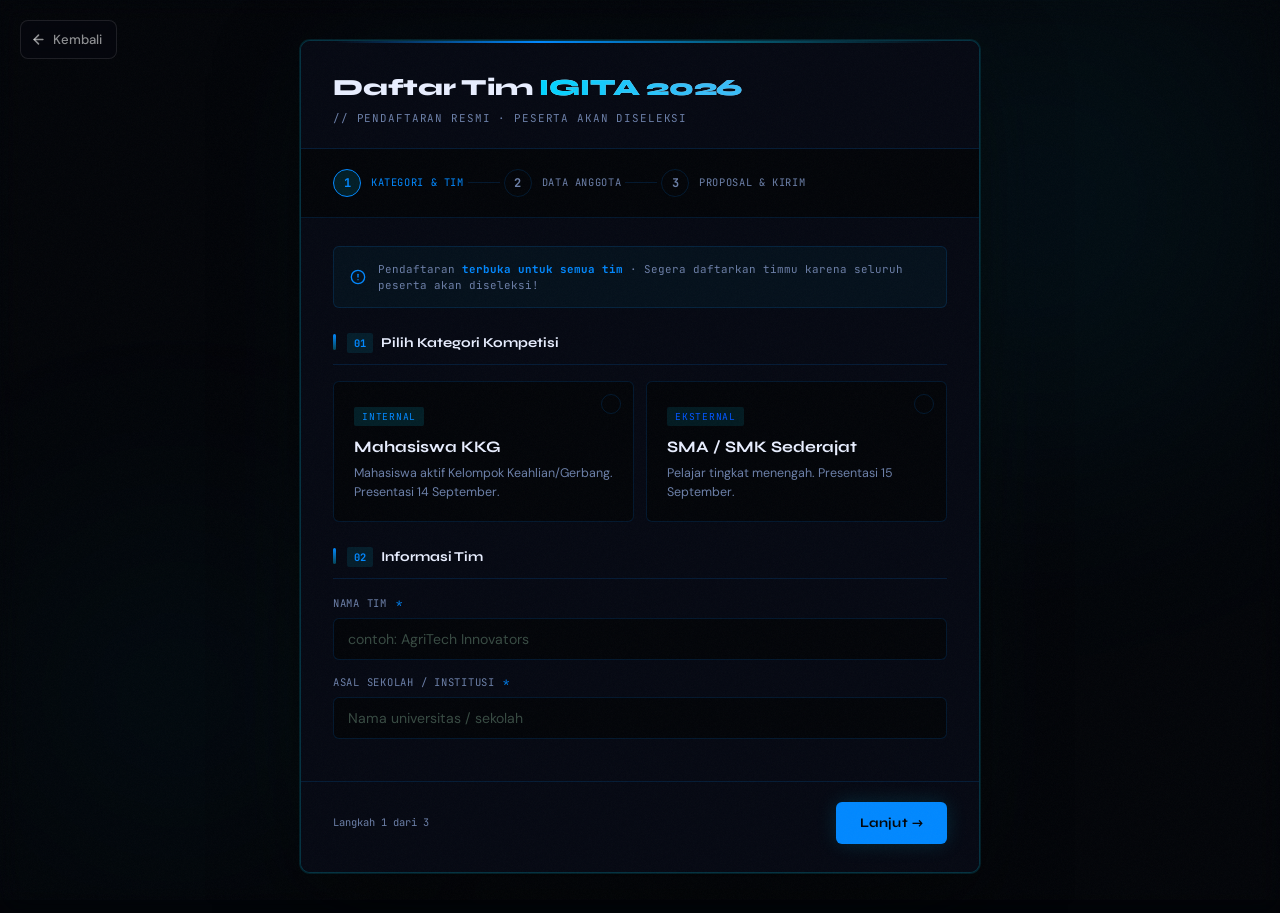
==== commit 6584d388: "perubahan pendaftaran" ====
--- a/daftar.html
+++ b/daftar.html
@@ -55,7 +55,7 @@
         <div class="step-connector" id="conn-2-3"></div>
         <div class="reg-step" data-step="3">
           <div class="step-num">3</div>
-          <div class="step-label">Pembayaran & Kirim</div>
+          <div class="step-label">Proposal & Kirim</div>
         </div>
       </div>
 
@@ -155,7 +155,7 @@
           <!-- Anggota 2 -->
           <div class="member-card">
             <div class="member-card-header">
-              <div class="member-badge">Anggota 2</div>
+              <div class="member-badge">Wakil Tim</div>
             </div>
             <div class="form-row">
               <div class="form-group">
@@ -195,18 +195,6 @@
                 <div class="form-error" id="err-m3-nama">Nama lengkap wajib diisi.</div>
               </div>
               <div class="form-group">
-                <label class="form-label" for="m3-email">Email Aktif <span class="req">*</span></label>
-                <input type="email" class="form-input" id="m3-email" placeholder="email@domain.com">
-                <div class="form-error" id="err-m3-email">Email valid wajib diisi.</div>
-              </div>
-            </div>
-            <div class="form-row">
-              <div class="form-group">
-                <label class="form-label" for="m3-hp">No. HP / WA <span class="req">*</span></label>
-                <input type="tel" class="form-input" id="m3-hp" placeholder="08xxxxxxxxxx">
-                <div class="form-error" id="err-m3-hp">Nomor HP wajib diisi.</div>
-              </div>
-              <div class="form-group">
                 <label class="form-label" for="m3-ig">User Instagram <span class="req">*</span></label>
                 <input type="text" class="form-input" id="m3-ig" placeholder="@username (untuk Twibbon)">
                 <div class="form-error" id="err-m3-ig">User Instagram wajib diisi.</div>
@@ -217,159 +205,55 @@
           <!-- Anggota 4 -->
           <div class="member-card">
             <div class="member-card-header">
-              <div class="member-badge">Anggota 4</div>
-            </div>
-            <div class="form-row">
-              <div class="form-group">
-                <label class="form-label" for="m4-nama">Nama Lengkap <span class="req">*</span></label>
+              <div class="member-badge">Anggota 4 <span style="font-size:0.7em;opacity:0.6;font-weight:400">(opsional)</span></div>
+            </div>
+            <div class="form-row">
+              <div class="form-group">
+                <label class="form-label" for="m4-nama">Nama Lengkap</label>
                 <input type="text" class="form-input" id="m4-nama" placeholder="Nama sesuai identitas">
                 <div class="form-error" id="err-m4-nama">Nama lengkap wajib diisi.</div>
               </div>
               <div class="form-group">
-                <label class="form-label" for="m4-email">Email Aktif <span class="req">*</span></label>
-                <input type="email" class="form-input" id="m4-email" placeholder="email@domain.com">
-                <div class="form-error" id="err-m4-email">Email valid wajib diisi.</div>
-              </div>
-            </div>
-            <div class="form-row">
-              <div class="form-group">
-                <label class="form-label" for="m4-hp">No. HP / WA <span class="req">*</span></label>
-                <input type="tel" class="form-input" id="m4-hp" placeholder="08xxxxxxxxxx">
-                <div class="form-error" id="err-m4-hp">Nomor HP wajib diisi.</div>
-              </div>
-              <div class="form-group">
-                <label class="form-label" for="m4-ig">User Instagram <span class="req">*</span></label>
+                <label class="form-label" for="m4-ig">User Instagram</label>
                 <input type="text" class="form-input" id="m4-ig" placeholder="@username (untuk Twibbon)">
                 <div class="form-error" id="err-m4-ig">User Instagram wajib diisi.</div>
               </div>
             </div>
           </div>
 
-          <!-- Anggota 5 -->
-          <div class="member-card">
-            <div class="member-card-header">
-              <div class="member-badge cadangan">Anggota Cadangan</div>
-            </div>
-            <div class="form-row">
-              <div class="form-group">
-                <label class="form-label" for="m5-nama">Nama Lengkap </label>
-                <input type="text" class="form-input" id="m5-nama" placeholder="Nama sesuai identitas">
-                <div class="form-error" id="err-m5-nama">Nama lengkap wajib diisi.</div>
-              </div>
-              <div class="form-group">
-                <label class="form-label" for="m5-email">Email Aktif </label>
-                <input type="email" class="form-input" id="m5-email" placeholder="email@domain.com">
-                <div class="form-error" id="err-m5-email">Email valid wajib diisi.</div>
-              </div>
-            </div>
-            <div class="form-row">
-              <div class="form-group">
-                <label class="form-label" for="m5-hp">No. HP / WA </label>
-                <input type="tel" class="form-input" id="m5-hp" placeholder="08xxxxxxxxxx">
-                <div class="form-error" id="err-m5-hp">Nomor HP wajib diisi.</div>
-              </div>
-              <div class="form-group">
-                <label class="form-label" for="m5-ig">User Instagram </label>
-                <input type="text" class="form-input" id="m5-ig" placeholder="@username (untuk Twibbon)">
-                <div class="form-error" id="err-m5-ig">User Instagram wajib diisi.</div>
-              </div>
-            </div>
-          </div>
-
-        </div>
-
-        <!-- STEP 3: Pembayaran -->
+
+        </div>
+
+        <!-- STEP 3: Proposal -->
         <div class="reg-panel" id="panel-3">
           <div class="form-section-title" style="margin-top:0">
             <span class="sec-num">04</span>
-            Pembayaran via QRIS
-          </div>
-
-          <!-- QRIS Block -->
-          <div class="qris-block">
-            <div class="qris-inner">
-              <!-- QR Code -->
-              <div class="qris-qr-wrap">
-                <div class="qris-frame-outer">
-                  <div class="qris-frame-corner qris-fc-tl"></div>
-                  <div class="qris-frame-corner qris-fc-tr"></div>
-                  <div class="qris-frame-corner qris-fc-bl"></div>
-                  <div class="qris-frame-corner qris-fc-br"></div>
-                  <div class="qris-frame-badge">
-                    <svg width="10" height="10" viewBox="0 0 24 24" fill="none" stroke="currentColor" stroke-width="2.5" stroke-linecap="round" stroke-linejoin="round"><rect x="3" y="3" width="7" height="7"/><rect x="14" y="3" width="7" height="7"/><rect x="3" y="14" width="7" height="7"/><rect x="14" y="14" width="4" height="4"/></svg>
-                    QRIS
-                  </div>
-                  <img src="asset/QRIS.jpeg" alt="QRIS IGITA 2026" class="qris-img">
-                  <div class="qris-frame-bottom">
-                    <span class="qris-frame-label">IGITA 2026</span>
-                  </div>
-                </div>
-                <div class="qris-scan-hint">
-                  <svg width="11" height="11" viewBox="0 0 24 24" fill="none" stroke="currentColor" stroke-width="2" stroke-linecap="round" stroke-linejoin="round"><path d="M3 9V5a2 2 0 0 1 2-2h4"/><path d="M15 3h4a2 2 0 0 1 2 2v4"/><path d="M21 15v4a2 2 0 0 1-2 2h-4"/><path d="M9 21H5a2 2 0 0 1-2-2v-4"/></svg>
-                  Arahkan kamera untuk scan
-                </div>
-              </div>
-              <!-- Info Samping -->
-              <div class="qris-info-col">
-                <div class="qris-owner-label">Atas Nama</div>
-                <div class="qris-owner-name">IGITA</div>
-                <div class="qris-amount-label">Nominal Pembayaran</div>
-                <div class="qris-amount-val">Rp 100.000,00</div>
-                <div class="qris-steps-label">Cara Bayar</div>
-                <ol class="qris-steps-list">
-                  <li>Buka aplikasi dompet digital / m-banking</li>
-                  <li>Pilih fitur <strong>Scan QR / QRIS</strong></li>
-                  <li>Arahkan kamera ke QR di atas</li>
-                  <li>Masukkan nominal, lalu konfirmasi</li>
-                  <li>Simpan <strong>bukti transfer tanpa di-crop</strong></li>
-                </ol>
-              </div>
-            </div>
-
-            <!-- Alert Label Nama Tim -->
-            <div class="qris-label-alert">
-              <svg width="15" height="15" viewBox="0 0 24 24" fill="none" stroke="currentColor" stroke-width="2.2" stroke-linecap="round" stroke-linejoin="round"><circle cx="12" cy="12" r="10"/><path d="M12 8v4"/><path d="M12 16h.01"/></svg>
-              <div>
-                Saat melakukan pembayaran, isikan <strong>nama tim kamu</strong> pada kolom
-                <strong>catatan / berita transfer</strong> (jika tersedia di aplikasi kamu).
-                Ini membantu kami memverifikasi pembayaran dengan lebih cepat.
-              </div>
-            </div>
-
-            <!-- Warning Bukti -->
-            <div class="qris-photo-alert">
-              <svg width="15" height="15" viewBox="0 0 24 24" fill="none" stroke="currentColor" stroke-width="2.2" stroke-linecap="round" stroke-linejoin="round"><path d="M10.29 3.86L1.82 18a2 2 0 0 0 1.71 3h16.94a2 2 0 0 0 1.71-3L13.71 3.86a2 2 0 0 0-3.42 0z"/><line x1="12" y1="9" x2="12" y2="13"/><line x1="12" y1="17" x2="12.01" y2="17"/></svg>
-              <div>
-                <strong>Penting:</strong> Upload bukti pembayaran <strong>tanpa di-crop</strong> — tampilkan
-                seluruh layar transaksi (nominal, nama penerima, tanggal &amp; jam, dan status berhasil).
-                Bukti yang di-crop tidak akan diproses.
-              </div>
-            </div>
-          </div>
-
-          <!-- Upload Bukti -->
+            Upload Proposal
+          </div>
+
+          <div class="quota-info">
+            <svg width="16" height="16" viewBox="0 0 24 24" fill="none" stroke="currentColor" stroke-width="2" stroke-linecap="round" stroke-linejoin="round"><circle cx="12" cy="12" r="10"/><path d="M12 8v4"/><path d="M12 16h.01"/></svg>
+            <div class="quota-info-text">Upload proposal timmu dalam format <strong>PDF</strong>. Gunakan template proposal resmi IGITA 2026 yang bisa diunduh di halaman utama. Pastikan proposal sudah lengkap sebelum dikirim.</div>
+          </div>
+
+          <div class="form-row single">
+            <div class="form-group">
+              <label class="form-label" for="proposal-file">File Proposal (PDF) <span class="req">*</span></label>
+              <div class="file-upload-wrap">
+                <input type="file" id="proposal-file" accept="application/pdf" class="file-input-hidden">
+                <label for="proposal-file" class="file-upload-btn">
+                  <svg width="16" height="16" viewBox="0 0 24 24" fill="none" stroke="currentColor" stroke-width="2" stroke-linecap="round" stroke-linejoin="round"><path d="M21 15v4a2 2 0 0 1-2 2H5a2 2 0 0 1-2-2v-4"/><polyline points="17 8 12 3 7 8"/><line x1="12" y1="3" x2="12" y2="15"/></svg>
+                  Upload PDF
+                </label>
+                <span class="file-upload-name" id="proposal-file-name">Belum ada file dipilih</span>
+              </div>
+              <div class="form-helper">Format: PDF · Maks. 10MB · Gunakan template proposal resmi IGITA 2026.</div>
+              <div class="form-error" id="err-proposal-file">File proposal wajib diunggah.</div>
+            </div>
+          </div>
+
           <div class="form-section-title">
             <span class="sec-num">05</span>
-            Upload Bukti Pembayaran
-          </div>
-          <div class="form-row single">
-            <div class="form-group">
-              <label class="form-label" for="bukti-bayar">Bukti Transfer / Screenshot <span class="req">*</span></label>
-              <div class="file-upload-wrap">
-                <input type="file" id="bukti-bayar" accept="image/*,application/pdf" class="file-input-hidden">
-                <label for="bukti-bayar" class="file-upload-btn">
-                  <svg width="16" height="16" viewBox="0 0 24 24" fill="none" stroke="currentColor" stroke-width="2" stroke-linecap="round" stroke-linejoin="round"><path d="M21 15v4a2 2 0 0 1-2 2H5a2 2 0 0 1-2-2v-4"/><polyline points="17 8 12 3 7 8"/><line x1="12" y1="3" x2="12" y2="15"/></svg>
-                  Upload File
-                </label>
-                <span class="file-upload-name" id="file-name-display">Belum ada file dipilih</span>
-              </div>
-              <div class="form-helper">Format: JPG, PNG, atau PDF · Maks. 2MB · Tanpa crop, tampilkan seluruh layar transaksi.</div>
-              <div class="form-error" id="err-bukti-bayar">Bukti pembayaran wajib diunggah.</div>
-            </div>
-          </div>
-
-          <div class="form-section-title">
-            <span class="sec-num">06</span>
             Persetujuan &amp; Pengiriman
           </div>
 
@@ -470,7 +354,7 @@
         <div class="confirm-section-label" style="margin-top:16px">// Anggota Tim</div>
         <div id="cf-members"></div>
 
-        <div class="confirm-section-label" style="margin-top:16px">// Bukti Pembayaran</div>
+        <div class="confirm-section-label" style="margin-top:16px">// Proposal</div>
         <div class="confirm-row"><span class="confirm-key">File</span><span class="confirm-val" id="cf-file">—</span></div>
       </div>
       <div class="confirm-footer">
--- a/style.css
+++ b/style.css
@@ -437,7 +437,7 @@
   margin-bottom: 24px; animation: fadeUp 0.6s ease both;
   white-space: normal; max-width: 100%; line-height: 1.4;
 }
-.hero-badge::before { content: '→'; flex-shrink: 0; margin-top: 1px; }
+.hero-badge::before { content: '→'; flex-shrink: 0; margin-top: -1px; }
 
 .hero-title {
   font-family: 'Syne', sans-serif; font-size: clamp(2.8rem, 7vw, 4.5rem);
@@ -644,6 +644,100 @@
 .sponsors-regular .sponsor-card:hover { border-color: var(--accent); transform: translateY(-4px); }
 .sponsors-regular .sponsor-img { max-height: 90px; max-width: 180px; filter: grayscale(100%) brightness(150%); transition: filter 0.3s; }
 .sponsors-regular .sponsor-card:hover .sponsor-img { filter: grayscale(0%) brightness(100%); }
+
+/* ============================================================
+   DOWNLOADS
+   ============================================================ */
+.downloads-section { }
+.downloads-grid {
+  display: grid;
+  grid-template-columns: repeat(2, 1fr);
+  gap: 20px;
+  margin-top: 48px;
+}
+.download-card {
+  display: flex;
+  align-items: center;
+  gap: 20px;
+  padding: 24px 28px;
+  border: 1px solid var(--border);
+  border-radius: var(--radius);
+  background: var(--bg2);
+  transition: border-color 0.2s, transform 0.2s;
+  position: relative;
+  overflow: hidden;
+}
+.download-card::before {
+  content: '';
+  position: absolute;
+  inset: 0;
+  background: linear-gradient(135deg, rgba(0,212,255,0.04) 0%, transparent 60%);
+  opacity: 0;
+  transition: opacity 0.3s;
+  pointer-events: none;
+}
+.download-card:hover { border-color: rgba(0,212,255,0.35); transform: translateY(-2px); }
+.download-card:hover::before { opacity: 1; }
+.download-icon {
+  flex-shrink: 0;
+  width: 52px;
+  height: 52px;
+  border-radius: 12px;
+  background: rgba(0,212,255,0.08);
+  border: 1px solid rgba(0,212,255,0.2);
+  display: flex;
+  align-items: center;
+  justify-content: center;
+  color: var(--accent);
+}
+.download-content { flex: 1; min-width: 0; }
+.download-badge {
+  display: inline-block;
+  font-family: 'JetBrains Mono', monospace;
+  font-size: 0.65rem;
+  font-weight: 700;
+  letter-spacing: 0.1em;
+  color: var(--accent);
+  background: rgba(0,212,255,0.1);
+  border: 1px solid rgba(0,212,255,0.25);
+  border-radius: 4px;
+  padding: 2px 7px;
+  margin-bottom: 8px;
+}
+.download-title {
+  font-family: 'Syne', sans-serif;
+  font-size: 1rem;
+  font-weight: 700;
+  margin-bottom: 5px;
+  color: var(--text);
+}
+.download-desc { font-size: 0.82rem; color: var(--muted); line-height: 1.5; }
+.download-btn {
+  flex-shrink: 0;
+  display: inline-flex;
+  align-items: center;
+  gap: 7px;
+  padding: 9px 18px;
+  border-radius: 8px;
+  background: rgba(0,212,255,0.1);
+  border: 1px solid rgba(0,212,255,0.3);
+  color: var(--accent);
+  font-size: 0.82rem;
+  font-weight: 600;
+  text-decoration: none;
+  transition: background 0.2s, border-color 0.2s, transform 0.15s;
+  white-space: nowrap;
+}
+.download-btn:hover {
+  background: rgba(0,212,255,0.18);
+  border-color: var(--accent);
+  transform: translateY(-1px);
+}
+@media (max-width: 768px) {
+  .downloads-grid { grid-template-columns: 1fr; }
+  .download-card { flex-wrap: wrap; gap: 16px; }
+  .download-btn { width: 100%; justify-content: center; }
+}
 
 /* ============================================================
    CONTACT
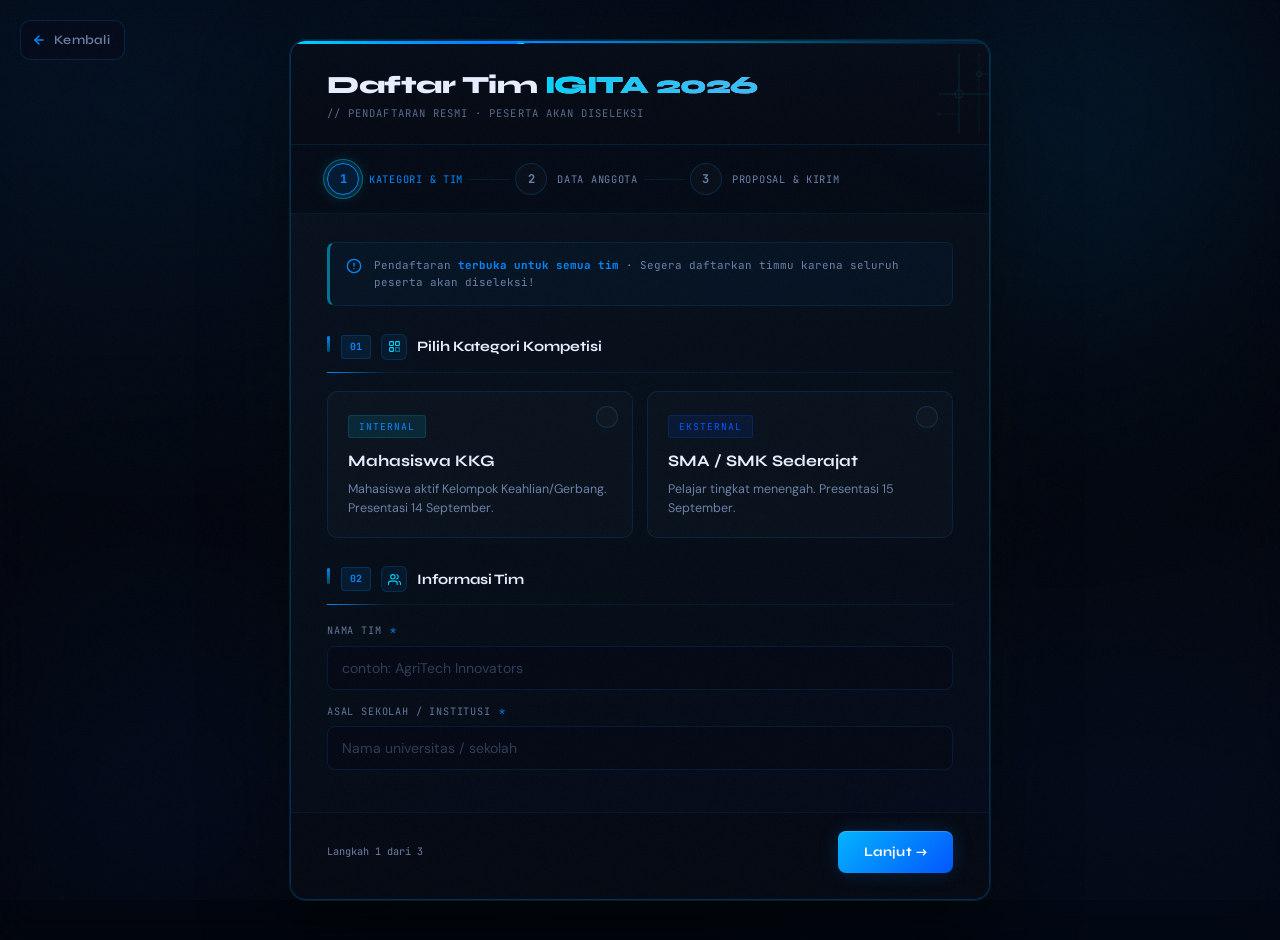
==== commit 8a08faac: "perubahan layout" ====
--- a/daftar.html
+++ b/daftar.html
@@ -9,20 +9,169 @@
   <meta name="apple-mobile-web-app-title" content="IGITA 2026">
   <meta name="format-detection" content="telephone=no">
   <title>Pendaftaran Tim | IGITA 2026</title>
-  <meta name="theme-color" content="#080f0b">
+  <meta name="theme-color" content="#020810">
   <link rel="icon" type="image/png" href="asset/logo.png">
   <link href="https://fonts.googleapis.com/css2?family=Syne:wght@400;600;700;800&family=DM+Sans:wght@300;400;500&family=JetBrains+Mono:wght@400;700&display=swap" rel="stylesheet">
   <link rel="stylesheet" href="style.css">
+
+  <style>
+    /* ── Page-level background upgrade ── */
+    body.reg-page {
+      background: radial-gradient(ellipse 120% 80% at 10% 10%, rgba(0,80,160,0.12) 0%, transparent 55%),
+                  radial-gradient(ellipse 80% 60% at 90% 85%, rgba(0,40,120,0.10) 0%, transparent 50%),
+                  #02060e;
+    }
+
+    /* ── Animated circuit lines on background ── */
+    .daftar-bg {
+      position: fixed; inset: 0; z-index: 0; pointer-events: none; overflow: hidden;
+    }
+    .daftar-bg-grid {
+      position: absolute; inset: 0;
+      background-image:
+        linear-gradient(rgba(0,136,255,0.04) 1px, transparent 1px),
+        linear-gradient(90deg, rgba(0,136,255,0.04) 1px, transparent 1px);
+      background-size: 56px 56px;
+      mask-image: radial-gradient(ellipse 85% 70% at 50% 40%, black 0%, transparent 90%);
+      -webkit-mask-image: radial-gradient(ellipse 85% 70% at 50% 40%, black 0%, transparent 90%);
+    }
+    .daftar-orb {
+      position: absolute; border-radius: 50%; filter: blur(100px); pointer-events: none;
+    }
+    .daftar-orb-1 {
+      width: 600px; height: 600px; top: -200px; right: -100px;
+      background: radial-gradient(circle, rgba(0,136,255,0.12) 0%, transparent 65%);
+      animation: orbFloat1 22s ease-in-out infinite alternate;
+    }
+    .daftar-orb-2 {
+      width: 500px; height: 500px; bottom: -150px; left: -80px;
+      background: radial-gradient(circle, rgba(0,60,200,0.10) 0%, transparent 65%);
+      animation: orbFloat2 28s ease-in-out infinite alternate;
+    }
+    @keyframes orbFloat1 { 0% { transform: translate(0,0) scale(1); } 100% { transform: translate(-40px,40px) scale(1.08); } }
+    @keyframes orbFloat2 { 0% { transform: translate(0,0) scale(1); } 100% { transform: translate(40px,-30px) scale(1.06); } }
+
+    /* ── Progress bar at very top of modal ── */
+    .reg-progress-track {
+      height: 3px; width: 100%;
+      background: rgba(0,136,255,0.08);
+      overflow: hidden; position: relative;
+    }
+    .reg-progress-fill {
+      height: 100%; width: 33.33%;
+      background: linear-gradient(90deg, #00d4ff, #0066ff);
+      border-radius: 0 2px 2px 0;
+      transition: width 0.5s cubic-bezier(0.4,0,0.2,1);
+      box-shadow: 0 0 8px rgba(0,212,255,0.5);
+      position: relative;
+    }
+    .reg-progress-fill::after {
+      content: '';
+      position: absolute; right: 0; top: 50%; transform: translateY(-50%);
+      width: 6px; height: 6px; border-radius: 50%;
+      background: #00d4ff;
+      box-shadow: 0 0 8px rgba(0,212,255,0.9);
+    }
+
+    /* ── Header circuit decoration ── */
+    .reg-header-circuit {
+      position: absolute; right: 0; top: 0; bottom: 0;
+      width: 120px; opacity: 0.08; pointer-events: none; overflow: hidden;
+    }
+
+    /* ── Step ring pulse on active ── */
+    .reg-step.active .step-num::after {
+      content: '';
+      position: absolute; inset: -5px;
+      border-radius: 50%;
+      border: 1px solid rgba(0,212,255,0.4);
+      animation: stepPulseRing 2s ease-in-out infinite;
+    }
+    @keyframes stepPulseRing {
+      0%, 100% { opacity: 0; transform: scale(0.9); }
+      50%       { opacity: 1; transform: scale(1.1); }
+    }
+
+    /* ── Member card role color variants ── */
+    .member-card.ketua::before {
+      background: linear-gradient(180deg, rgba(0,212,255,0.8), rgba(0,136,255,0.4));
+    }
+    .member-card.wakil::before {
+      background: linear-gradient(180deg, rgba(0,136,255,0.7), rgba(0,80,200,0.3));
+    }
+    .member-card.anggota::before {
+      background: linear-gradient(180deg, rgba(0,80,180,0.5), rgba(0,40,120,0.2));
+    }
+
+    /* ── Section icon chip ── */
+    .sec-icon {
+      display: inline-flex; align-items: center; justify-content: center;
+      width: 26px; height: 26px;
+      background: rgba(0,136,255,0.08);
+      border: 1px solid rgba(0,136,255,0.18);
+      border-radius: 6px;
+      flex-shrink: 0;
+    }
+    .sec-icon svg { display: block; }
+
+    /* ── Kembali button upgrade ── */
+    .btn-back-fixed {
+      position: fixed; top: 20px; left: 20px; z-index: 9500;
+      display: inline-flex; align-items: center; gap: 8px;
+      background: rgba(4,10,24,0.85); backdrop-filter: blur(12px);
+      border: 1px solid rgba(0,136,255,0.2); color: var(--muted);
+      padding: 9px 14px 9px 11px;
+      border-radius: 10px; font-size: 0.8rem; font-weight: 600;
+      font-family: 'Syne', sans-serif; text-decoration: none;
+      transition: all 0.25s; letter-spacing: 0.02em;
+    }
+    .btn-back-fixed:hover {
+      border-color: rgba(0,212,255,0.45); color: var(--text);
+      background: rgba(0,80,160,0.15);
+      box-shadow: 0 0 16px rgba(0,136,255,0.2);
+      transform: translateX(-2px);
+    }
+    .btn-back-fixed svg { color: var(--accent); }
+
+    /* ── Quota info accent line ── */
+    .quota-info-accent {
+      display: inline-block; width: 30px; height: 1px;
+      background: linear-gradient(90deg, rgba(0,212,255,0.8), transparent);
+      vertical-align: middle; margin: 0 6px;
+    }
+
+    /* ── File upload zone improved on drag ── */
+    .file-upload-wrap.drag-over {
+      border-color: var(--accent) !important;
+      background: rgba(0,136,255,0.06) !important;
+      box-shadow: 0 0 20px rgba(0,136,255,0.15);
+    }
+
+    /* ── Agreement hover fill ── */
+    .form-agreement:has(.custom-checkbox-input:checked) {
+      border-color: rgba(0,212,255,0.25);
+      background: rgba(0,136,255,0.04);
+    }
+  </style>
 </head>
 <body class="reg-page">
+
+  <!-- Background decorations -->
+  <div class="daftar-bg" aria-hidden="true">
+    <div class="daftar-bg-grid"></div>
+    <div class="daftar-orb daftar-orb-1"></div>
+    <div class="daftar-orb daftar-orb-2"></div>
+  </div>
+
+  <!-- Global bg for grain -->
   <div class="global-bg" aria-hidden="true">
-    <div class="global-grid"></div>
-    <div class="global-glow glow-1"></div>
-    <div class="global-glow glow-2"></div>
+    <div class="global-glow glow-1" style="opacity:0.3"></div>
+    <div class="global-glow glow-2" style="opacity:0.25"></div>
   </div>
 
+  <!-- Back button -->
   <a href="index.html" class="btn-back-fixed" aria-label="Kembali ke halaman utama">
-    <svg width="15" height="15" viewBox="0 0 24 24" fill="none" stroke="currentColor" stroke-width="2.5" stroke-linecap="round" stroke-linejoin="round" aria-hidden="true"><path d="M19 12H5"/><path d="M12 5l-7 7 7 7"/></svg>
+    <svg width="14" height="14" viewBox="0 0 24 24" fill="none" stroke="currentColor" stroke-width="2.5" stroke-linecap="round" stroke-linejoin="round" aria-hidden="true"><path d="M19 12H5"/><path d="M12 5l-7 7 7 7"/></svg>
     <span>Kembali</span>
   </a>
 
@@ -32,20 +181,40 @@
   <div class="reg-overlay" id="reg-overlay" role="dialog" aria-modal="true" aria-label="Form Pendaftaran IGITA 2026">
     <div class="reg-modal" id="reg-modal">
 
+      <!-- Step progress bar -->
+      <div class="reg-progress-track" id="reg-progress-track" aria-hidden="true">
+        <div class="reg-progress-fill" id="reg-progress-fill"></div>
+      </div>
+
       <!-- Header -->
       <div class="reg-header">
         <div class="reg-header-left">
           <div class="reg-title">Daftar Tim <span>IGITA 2026</span></div>
           <div class="reg-subtitle">// Pendaftaran Resmi · Peserta Akan Diseleksi</div>
         </div>
-        <button class="reg-close" id="reg-close-btn" aria-label="Tutup form pendaftaran">✕</button>
+
+        <!-- Decorative circuit SVG (right side of header) -->
+        <svg class="reg-header-circuit" viewBox="0 0 120 80" fill="none" xmlns="http://www.w3.org/2000/svg" aria-hidden="true" style="position:absolute;right:0;top:0;bottom:0;height:100%;width:120px;opacity:0.12;pointer-events:none;">
+          <line x1="90" y1="0" x2="90" y2="80" stroke="#00d4ff" stroke-width="1"/>
+          <line x1="110" y1="0" x2="110" y2="80" stroke="#00d4ff" stroke-width="0.5"/>
+          <line x1="70" y1="40" x2="120" y2="40" stroke="#00d4ff" stroke-width="1"/>
+          <circle cx="90" cy="40" r="4" stroke="#00d4ff" stroke-width="1"/>
+          <circle cx="110" cy="20" r="2.5" stroke="#00d4ff" stroke-width="1"/>
+          <line x1="110" y1="20" x2="120" y2="20" stroke="#00d4ff" stroke-width="0.5"/>
+          <line x1="70" y1="60" x2="90" y2="60" stroke="#0088ff" stroke-width="0.5"/>
+          <circle cx="70" cy="60" r="2" fill="#0088ff" opacity="0.5"/>
+        </svg>
+
+        <button class="reg-close" id="reg-close-btn" aria-label="Tutup form pendaftaran">
+          <svg width="14" height="14" viewBox="0 0 24 24" fill="none" stroke="currentColor" stroke-width="2.5" stroke-linecap="round"><path d="M18 6 6 18M6 6l12 12"/></svg>
+        </button>
       </div>
 
       <!-- Step Indicator -->
       <div class="reg-steps" id="reg-steps" aria-label="Langkah pendaftaran">
         <div class="reg-step active" data-step="1">
           <div class="step-num">1</div>
-          <div class="step-label">Kategori & Tim</div>
+          <div class="step-label">Kategori &amp; Tim</div>
         </div>
         <div class="step-connector" id="conn-1-2"></div>
         <div class="reg-step" data-step="2">
@@ -55,11 +224,11 @@
         <div class="step-connector" id="conn-2-3"></div>
         <div class="reg-step" data-step="3">
           <div class="step-num">3</div>
-          <div class="step-label">Proposal & Kirim</div>
+          <div class="step-label">Proposal &amp; Kirim</div>
         </div>
       </div>
 
-      <!-- STEP 1: Kategori & Info Tim -->
+      <!-- STEP 1 + STEP 2 + STEP 3 body -->
       <div class="reg-body">
 
         <!-- STEP 1: Kategori & Info Tim -->
@@ -71,6 +240,9 @@
 
           <div class="form-section-title">
             <span class="sec-num">01</span>
+            <span class="sec-icon">
+              <svg width="13" height="13" viewBox="0 0 24 24" fill="none" stroke="#00d4ff" stroke-width="2" stroke-linecap="round"><rect x="3" y="3" width="7" height="7" rx="1"/><rect x="14" y="3" width="7" height="7" rx="1"/><rect x="3" y="14" width="7" height="7" rx="1"/><path d="M14 14h7v7h-7z" opacity="0.5"/></svg>
+            </span>
             Pilih Kategori Kompetisi
           </div>
 
@@ -94,6 +266,9 @@
 
           <div class="form-section-title">
             <span class="sec-num">02</span>
+            <span class="sec-icon">
+              <svg width="13" height="13" viewBox="0 0 24 24" fill="none" stroke="#00d4ff" stroke-width="2" stroke-linecap="round"><path d="M17 21v-2a4 4 0 0 0-4-4H5a4 4 0 0 0-4 4v2"/><circle cx="9" cy="7" r="4"/><path d="M23 21v-2a4 4 0 0 0-3-3.87"/><path d="M16 3.13a4 4 0 0 1 0 7.75"/></svg>
+            </span>
             Informasi Tim
           </div>
 
@@ -118,11 +293,14 @@
         <div class="reg-panel" id="panel-2">
           <div class="form-section-title" style="margin-top:0">
             <span class="sec-num">03</span>
-            Data Anggota Tim 
-          </div>
-
-          <!-- Anggota 1 -->
-          <div class="member-card">
+            <span class="sec-icon">
+              <svg width="13" height="13" viewBox="0 0 24 24" fill="none" stroke="#00d4ff" stroke-width="2" stroke-linecap="round"><path d="M20 21v-2a4 4 0 0 0-4-4H8a4 4 0 0 0-4 4v2"/><circle cx="12" cy="7" r="4"/></svg>
+            </span>
+            Data Anggota Tim
+          </div>
+
+          <!-- Ketua Tim -->
+          <div class="member-card ketua">
             <div class="member-card-header">
               <div class="member-badge">Ketua Tim</div>
             </div>
@@ -150,10 +328,17 @@
                 <div class="form-error" id="err-m1-ig">User Instagram wajib diisi.</div>
               </div>
             </div>
-          </div>
-
-          <!-- Anggota 2 -->
-          <div class="member-card">
+            <div class="form-row single jurusan-row" style="display:none">
+              <div class="form-group">
+                <label class="form-label" for="m1-jurusan">Jurusan / Program Studi <span class="req">*</span></label>
+                <input type="text" class="form-input" id="m1-jurusan" placeholder="contoh: Teknik Informatika">
+                <div class="form-error" id="err-m1-jurusan">Jurusan wajib diisi untuk kategori internal.</div>
+              </div>
+            </div>
+          </div>
+
+          <!-- Wakil Tim -->
+          <div class="member-card wakil">
             <div class="member-card-header">
               <div class="member-badge">Wakil Tim</div>
             </div>
@@ -181,53 +366,65 @@
                 <div class="form-error" id="err-m2-ig">User Instagram wajib diisi.</div>
               </div>
             </div>
+            <div class="form-row single jurusan-row" style="display:none">
+              <div class="form-group">
+                <label class="form-label" for="m2-jurusan">Jurusan / Program Studi <span class="req">*</span></label>
+                <input type="text" class="form-input" id="m2-jurusan" placeholder="contoh: Teknik Informatika">
+                <div class="form-error" id="err-m2-jurusan">Jurusan wajib diisi untuk kategori internal.</div>
+              </div>
+            </div>
           </div>
 
           <!-- Anggota 3 -->
-          <div class="member-card">
+          <div class="member-card anggota">
             <div class="member-card-header">
               <div class="member-badge">Anggota 3</div>
             </div>
-            <div class="form-row">
+            <div class="form-row single">
               <div class="form-group">
                 <label class="form-label" for="m3-nama">Nama Lengkap <span class="req">*</span></label>
                 <input type="text" class="form-input" id="m3-nama" placeholder="Nama sesuai identitas">
                 <div class="form-error" id="err-m3-nama">Nama lengkap wajib diisi.</div>
               </div>
-              <div class="form-group">
-                <label class="form-label" for="m3-ig">User Instagram <span class="req">*</span></label>
-                <input type="text" class="form-input" id="m3-ig" placeholder="@username (untuk Twibbon)">
-                <div class="form-error" id="err-m3-ig">User Instagram wajib diisi.</div>
+            </div>
+            <div class="form-row single jurusan-row" style="display:none">
+              <div class="form-group">
+                <label class="form-label" for="m3-jurusan">Jurusan / Program Studi <span class="req">*</span></label>
+                <input type="text" class="form-input" id="m3-jurusan" placeholder="contoh: Teknik Informatika">
+                <div class="form-error" id="err-m3-jurusan">Jurusan wajib diisi untuk kategori internal.</div>
               </div>
             </div>
           </div>
 
           <!-- Anggota 4 -->
-          <div class="member-card">
+          <div class="member-card anggota">
             <div class="member-card-header">
-              <div class="member-badge">Anggota 4 <span style="font-size:0.7em;opacity:0.6;font-weight:400">(opsional)</span></div>
-            </div>
-            <div class="form-row">
+              <div class="member-badge">Anggota 4 <span style="font-size:0.7em;opacity:0.55;font-weight:400">(opsional)</span></div>
+            </div>
+            <div class="form-row single">
               <div class="form-group">
                 <label class="form-label" for="m4-nama">Nama Lengkap</label>
                 <input type="text" class="form-input" id="m4-nama" placeholder="Nama sesuai identitas">
                 <div class="form-error" id="err-m4-nama">Nama lengkap wajib diisi.</div>
               </div>
-              <div class="form-group">
-                <label class="form-label" for="m4-ig">User Instagram</label>
-                <input type="text" class="form-input" id="m4-ig" placeholder="@username (untuk Twibbon)">
-                <div class="form-error" id="err-m4-ig">User Instagram wajib diisi.</div>
-              </div>
-            </div>
-          </div>
-
-
+            </div>
+            <div class="form-row single jurusan-row" style="display:none">
+              <div class="form-group">
+                <label class="form-label" for="m4-jurusan">Jurusan / Program Studi</label>
+                <input type="text" class="form-input" id="m4-jurusan" placeholder="contoh: Teknik Informatika">
+                <div class="form-error" id="err-m4-jurusan">Jurusan wajib diisi jika nama diisi.</div>
+              </div>
+            </div>
+          </div>
         </div>
 
         <!-- STEP 3: Proposal -->
         <div class="reg-panel" id="panel-3">
           <div class="form-section-title" style="margin-top:0">
             <span class="sec-num">04</span>
+            <span class="sec-icon">
+              <svg width="13" height="13" viewBox="0 0 24 24" fill="none" stroke="#00d4ff" stroke-width="2" stroke-linecap="round"><path d="M14 2H6a2 2 0 0 0-2 2v16a2 2 0 0 0 2 2h12a2 2 0 0 0 2-2V8z"/><polyline points="14 2 14 8 20 8"/><line x1="12" y1="18" x2="12" y2="12"/><line x1="9" y1="15" x2="15" y2="15"/></svg>
+            </span>
             Upload Proposal
           </div>
 
@@ -239,10 +436,10 @@
           <div class="form-row single">
             <div class="form-group">
               <label class="form-label" for="proposal-file">File Proposal (PDF) <span class="req">*</span></label>
-              <div class="file-upload-wrap">
+              <div class="file-upload-wrap" id="file-upload-zone">
                 <input type="file" id="proposal-file" accept="application/pdf" class="file-input-hidden">
                 <label for="proposal-file" class="file-upload-btn">
-                  <svg width="16" height="16" viewBox="0 0 24 24" fill="none" stroke="currentColor" stroke-width="2" stroke-linecap="round" stroke-linejoin="round"><path d="M21 15v4a2 2 0 0 1-2 2H5a2 2 0 0 1-2-2v-4"/><polyline points="17 8 12 3 7 8"/><line x1="12" y1="3" x2="12" y2="15"/></svg>
+                  <svg width="15" height="15" viewBox="0 0 24 24" fill="none" stroke="currentColor" stroke-width="2" stroke-linecap="round" stroke-linejoin="round"><path d="M21 15v4a2 2 0 0 1-2 2H5a2 2 0 0 1-2-2v-4"/><polyline points="17 8 12 3 7 8"/><line x1="12" y1="3" x2="12" y2="15"/></svg>
                   Upload PDF
                 </label>
                 <span class="file-upload-name" id="proposal-file-name">Belum ada file dipilih</span>
@@ -252,8 +449,34 @@
             </div>
           </div>
 
+          <!-- Link Instagram Twibbon -->
           <div class="form-section-title">
             <span class="sec-num">05</span>
+            <span class="sec-icon">
+              <svg width="13" height="13" viewBox="0 0 24 24" fill="none" stroke="#00d4ff" stroke-width="2" stroke-linecap="round"><rect x="2" y="2" width="20" height="20" rx="5"/><circle cx="12" cy="12" r="4"/><circle cx="17.5" cy="6.5" r="1.2" fill="#00d4ff" stroke="none"/></svg>
+            </span>
+            Link Instagram (Twibbon)
+          </div>
+
+          <div class="quota-info">
+            <svg width="16" height="16" viewBox="0 0 24 24" fill="none" stroke="currentColor" stroke-width="2" stroke-linecap="round" stroke-linejoin="round"><circle cx="12" cy="12" r="10"/><path d="M12 8v4"/><path d="M12 16h.01"/></svg>
+            <div class="quota-info-text">Berikan <strong>link profil Instagram</strong> yang digunakan untuk posting Twibbon IGITA 2026. Panitia akan memverifikasi twibbon kamu melalui akun tersebut. Pastikan akun tidak dikunci <strong>(public)</strong> saat pendaftaran.</div>
+          </div>
+
+          <div class="form-row single">
+            <div class="form-group">
+              <label class="form-label" for="link-ig-post">Link Profil Instagram <span class="req">*</span></label>
+              <input type="url" class="form-input" id="link-ig-post" placeholder="https://www.instagram.com/username" autocomplete="off" autocapitalize="off" spellcheck="false">
+              <div class="form-helper">Contoh: https://www.instagram.com/namaakun</div>
+              <div class="form-error" id="err-link-ig">Link profil Instagram wajib diisi.</div>
+            </div>
+          </div>
+
+          <div class="form-section-title">
+            <span class="sec-num">06</span>
+            <span class="sec-icon">
+              <svg width="13" height="13" viewBox="0 0 24 24" fill="none" stroke="#00d4ff" stroke-width="2" stroke-linecap="round"><path d="M9 11l3 3L22 4"/><path d="M21 12v7a2 2 0 0 1-2 2H5a2 2 0 0 1-2-2V5a2 2 0 0 1 2-2h11"/></svg>
+            </span>
             Persetujuan &amp; Pengiriman
           </div>
 
@@ -274,7 +497,7 @@
         <!-- SUCCESS Panel -->
         <div class="reg-success" id="reg-success">
           <div class="success-icon">
-            <svg width="32" height="32" viewBox="0 0 24 24" fill="none" stroke="currentColor" stroke-width="2" stroke-linecap="round" stroke-linejoin="round"><polyline points="20 6 9 17 4 12"/></svg>
+            <svg width="34" height="34" viewBox="0 0 24 24" fill="none" stroke="currentColor" stroke-width="2" stroke-linecap="round" stroke-linejoin="round"><polyline points="20 6 9 17 4 12"/></svg>
           </div>
           <div class="success-title">Pendaftaran <span>Berhasil!</span></div>
           <div class="success-sub">Tim kamu telah terdaftar di IGITA 2026. Simpan kode registrasi berikut dan cek email konfirmasi.</div>
@@ -316,29 +539,28 @@
             </div>
           </div>
 
-          <button class="btn-reg-close" id="btn-success-close">Selesai & Tutup</button>
-        </div>
-
-      </div><!-- Footer Nav -->
+          <button class="btn-reg-close" id="btn-success-close">Selesai &amp; Tutup</button>
+        </div>
+
+      </div><!-- /reg-body -->
+
+      <!-- Footer Nav -->
       <div class="reg-footer" id="reg-footer">
         <div class="reg-footer-left" id="step-indicator-text">Langkah 1 dari 3</div>
         <div class="reg-footer-right">
           <button class="btn-reg-back" id="btn-back" style="display:none">← Kembali</button>
           <button class="btn-reg-next" id="btn-next">Lanjut →</button>
           <button class="btn-reg-submit" id="btn-submit">
-            <span class="btn-submit-text">Kirim ✓</span>
+            <span class="btn-submit-text">Kirim</span>
             <span class="btn-spinner"></span>
           </button>
         </div>
       </div>
 
     </div><!-- end reg-modal -->
-
   </div><!-- end reg-overlay -->
 
-  <!-- Modal Konfirmasi — dipindah ke luar reg-overlay/reg-modal agar
-       position:fixed benar-benar menempel ke viewport (tidak "terperangkap"
-       oleh CSS transform milik reg-modal) -->
+  <!-- Confirm modal (outside overlay so fixed positioning works correctly) -->
   <div class="confirm-overlay" id="confirm-overlay" aria-hidden="true">
     <div class="confirm-modal" role="dialog" aria-modal="true" aria-labelledby="confirm-title">
       <div class="confirm-header">
@@ -356,35 +578,68 @@
 
         <div class="confirm-section-label" style="margin-top:16px">// Proposal</div>
         <div class="confirm-row"><span class="confirm-key">File</span><span class="confirm-val" id="cf-file">—</span></div>
+        <div class="confirm-row"><span class="confirm-key">Link IG Twibbon</span><span class="confirm-val" id="cf-link-ig">—</span></div>
       </div>
       <div class="confirm-footer">
         <button class="confirm-btn-edit" id="confirm-edit">← Edit Data</button>
-        <button class="confirm-btn-send" id="confirm-send">Kirim Sekarang ✓</button>
+        <button class="confirm-btn-send" id="confirm-send">Kirim Sekarang</button>
       </div>
     </div>
   </div>
 
-  <script src="register.js"></script>
-</body>
-</html>
-
-  <!-- Hidden form untuk kirim data ke Apps Script (bypass CORS) -->
+  <!-- Hidden frame for Apps Script submission -->
   <iframe name="igita-hidden-frame" style="display:none"></iframe>
   <form id="igita-hidden-form" method="POST" target="igita-hidden-frame" style="display:none">
     <input type="hidden" id="igita-payload" name="data">
   </form>
 
-  <!-- =============================================
-       IGITA 2026 — Google Sheets Integration
-       Set action URL pada hidden form sebelum register.js jalan
-       ============================================= -->
+  <script src="register.js"></script>
+
   <script>
-    // URL Apps Script — dipakai oleh register.js saat submit
+    /* ── Apps Script URL ── */
     const APPS_SCRIPT_URL = "https://script.google.com/macros/s/AKfycbztG3QzGWFKbXdpiNwQbFXpVnpOeM04w2P-9SMrNzsDQYGgJF4ySKe751oqVf2LKk5mng/exec";
 
     document.addEventListener("DOMContentLoaded", () => {
-      // Set action hidden form agar register.js bisa langsung submit
       const hiddenForm = document.getElementById("igita-hidden-form");
       if (hiddenForm) hiddenForm.action = APPS_SCRIPT_URL;
+
+      /* ── Progress bar sync ── */
+      const progressFill = document.getElementById('reg-progress-fill');
+      const totalSteps   = 3;
+
+      function syncProgress(step) {
+        if (!progressFill) return;
+        progressFill.style.width = ((step / totalSteps) * 100) + '%';
+      }
+
+      // Observe step indicator text changes to update progress
+      const stepText = document.getElementById('step-indicator-text');
+      if (stepText) {
+        const mo = new MutationObserver(() => {
+          const match = stepText.textContent.match(/(\d+)/);
+          if (match) syncProgress(parseInt(match[1]));
+        });
+        mo.observe(stepText, { childList: true, subtree: true, characterData: true });
+      }
+      syncProgress(1);
+
+      /* ── Drag-and-drop on file zone ── */
+      const zone = document.getElementById('file-upload-zone');
+      const fileInput = document.getElementById('proposal-file');
+      if (zone && fileInput) {
+        zone.addEventListener('dragover', e => { e.preventDefault(); zone.classList.add('drag-over'); });
+        zone.addEventListener('dragleave', () => zone.classList.remove('drag-over'));
+        zone.addEventListener('drop', e => {
+          e.preventDefault(); zone.classList.remove('drag-over');
+          const file = e.dataTransfer.files[0];
+          if (file) {
+            const dt = new DataTransfer(); dt.items.add(file);
+            fileInput.files = dt.files;
+            fileInput.dispatchEvent(new Event('change', { bubbles: true }));
+          }
+        });
+      }
     });
-  </script>+  </script>
+</body>
+</html>
--- a/style.css
+++ b/style.css
@@ -1053,10 +1053,13 @@
    ============================================================ */
 
 /* Modal Overlay */
+/* ============================================================
+   REGISTRATION OVERLAY & MODAL
+   ============================================================ */
 .reg-overlay {
   position: fixed; inset: 0; z-index: 9000;
-  background: rgba(4, 9, 6, 0.92);
-  backdrop-filter: blur(12px);
+  background: rgba(2, 6, 16, 0.95);
+  backdrop-filter: blur(16px);
   display: flex; align-items: center; justify-content: center;
   padding: 20px;
   opacity: 0; pointer-events: none;
@@ -1066,10 +1069,10 @@
 
 /* Modal Box */
 .reg-modal {
-  background: var(--bg2);
-  border: 1px solid rgba(0,212,255,0.2);
-  border-radius: 10px;
-  width: 100%; max-width: 680px;
+  background: linear-gradient(160deg, #07111e 0%, #040c16 60%, #05091a 100%);
+  border: 1px solid rgba(0,136,255,0.25);
+  border-radius: 16px;
+  width: 100%; max-width: 700px;
   max-height: 90vh;
   overflow-y: auto;
   position: relative;
@@ -1077,45 +1080,78 @@
   transition: transform 0.38s cubic-bezier(0.4,0,0.2,1);
   scrollbar-width: thin;
   scrollbar-color: var(--border) transparent;
+  box-shadow:
+    0 0 0 1px rgba(0,180,255,0.08),
+    0 0 80px rgba(0,136,255,0.10),
+    0 32px 80px rgba(0,0,0,0.6),
+    inset 0 1px 0 rgba(0,212,255,0.08);
 }
 .reg-overlay.active .reg-modal { transform: translateY(0) scale(1); }
 .reg-modal::-webkit-scrollbar { width: 4px; }
 .reg-modal::-webkit-scrollbar-track { background: transparent; }
 .reg-modal::-webkit-scrollbar-thumb { background: var(--border); border-radius: 2px; }
 
+/* Top glow strip */
+.reg-modal::before {
+  content: '';
+  position: absolute; top: 0; left: 0; right: 0; height: 2px;
+  background: linear-gradient(90deg, transparent, rgba(0,212,255,0.7) 30%, rgba(0,136,255,0.9) 50%, rgba(0,212,255,0.7) 70%, transparent);
+  border-radius: 16px 16px 0 0;
+  z-index: 2;
+}
+
+/* Corner circuit decorations */
+.reg-modal::after {
+  content: '';
+  position: absolute; top: 0; right: 0;
+  width: 200px; height: 200px;
+  background:
+    radial-gradient(circle at 100% 0%, rgba(0,136,255,0.06) 0%, transparent 60%);
+  pointer-events: none;
+  z-index: 0;
+}
+
 /* Modal Header */
 .reg-header {
-  padding: 28px 32px 20px;
-  border-bottom: 1px solid var(--border);
+  padding: 28px 36px 22px;
+  border-bottom: 1px solid rgba(0,136,255,0.12);
   position: sticky; top: 0; z-index: 10;
-  background: var(--bg2);
+  background: linear-gradient(180deg, rgba(5,12,24,0.98) 0%, rgba(4,9,18,0.97) 100%);
+  backdrop-filter: blur(20px);
   display: flex; align-items: flex-start; justify-content: space-between; gap: 16px;
 }
 .reg-title {
-  font-family: 'Syne', sans-serif; font-size: 1.45rem; font-weight: 800;
-  letter-spacing: -0.01em; color: var(--text); margin-bottom: 4px;
-}
-.reg-title span { color: var(--accent); }
+  font-family: 'Syne', sans-serif; font-size: 1.55rem; font-weight: 800;
+  letter-spacing: -0.02em; color: var(--text); margin-bottom: 6px;
+  line-height: 1.1;
+}
+.reg-title span {
+  color: transparent;
+  background: linear-gradient(135deg, #00d4ff, #0088ff);
+  -webkit-background-clip: text;
+  background-clip: text;
+}
 .reg-subtitle {
-  font-family: 'JetBrains Mono', monospace; font-size: 0.68rem;
-  color: var(--muted); text-transform: uppercase; letter-spacing: 0.08em;
+  font-family: 'JetBrains Mono', monospace; font-size: 0.66rem;
+  color: var(--muted); text-transform: uppercase; letter-spacing: 0.1em;
+  opacity: 0.8;
 }
 
 .reg-close {
-  background: none; border: 1px solid var(--border); color: var(--muted);
-  width: 36px; height: 36px; border-radius: var(--radius);
-  cursor: pointer; font-size: 1.1rem; flex-shrink: 0;
+  background: rgba(255,255,255,0.03); border: 1px solid rgba(0,136,255,0.2); color: var(--muted);
+  width: 36px; height: 36px; border-radius: 8px;
+  cursor: pointer; font-size: 1rem; flex-shrink: 0;
   display: flex; align-items: center; justify-content: center;
   transition: all 0.2s; margin-top: 2px;
 }
-.reg-close:hover { border-color: var(--accent); color: var(--accent); background: rgba(0,212,255,0.06); }
+.reg-close:hover { border-color: var(--accent); color: var(--accent); background: rgba(0,212,255,0.08); box-shadow: 0 0 12px rgba(0,212,255,0.2); }
 
 /* Step Indicator */
 .reg-steps {
   display: flex; align-items: center; gap: 0;
-  padding: 20px 32px;
-  border-bottom: 1px solid var(--border);
-  background: var(--bg);
+  padding: 18px 36px;
+  border-bottom: 1px solid rgba(0,136,255,0.1);
+  background: rgba(3,8,18,0.6);
   overflow-x: auto;
   -webkit-overflow-scrolling: touch;
   scrollbar-width: none;
@@ -1125,34 +1161,48 @@
   display: flex; align-items: center; gap: 10px; flex-shrink: 0;
 }
 .step-num {
-  width: 28px; height: 28px; border-radius: 50%;
-  border: 1px solid var(--border);
-  display: block;
-  text-align: center;
-  line-height: 26px;
+  width: 32px; height: 32px; border-radius: 50%;
+  border: 1.5px solid rgba(0,136,255,0.2);
+  display: flex; align-items: center; justify-content: center;
   font-family: 'JetBrains Mono', monospace;
   font-size: 0.75rem; font-weight: 700;
-  padding: 0; margin: 0;
-  color: var(--muted); transition: all 0.3s; flex-shrink: 0;
-}
-
+  color: var(--muted); transition: all 0.35s cubic-bezier(0.4,0,0.2,1); flex-shrink: 0;
+  background: rgba(255,255,255,0.02);
+  position: relative;
+}
 .step-label {
   font-family: 'JetBrains Mono', monospace; font-size: 0.65rem;
-  text-transform: uppercase; letter-spacing: 0.06em; color: var(--muted);
+  text-transform: uppercase; letter-spacing: 0.07em; color: var(--muted);
   transition: color 0.3s; white-space: nowrap;
 }
 .step-connector {
-  width: 32px; height: 1px; background: var(--border); margin: 0 4px; flex-shrink: 0;
-  transition: background 0.3s;
-}
-.reg-step.active .step-num { border-color: var(--accent); background: rgba(0,212,255,0.12); color: var(--accent); }
+  flex: 0 0 40px; height: 1px;
+  background: rgba(0,136,255,0.12);
+  margin: 0 6px; flex-shrink: 0;
+  transition: background 0.4s, box-shadow 0.4s;
+  position: relative;
+}
+.reg-step.active .step-num {
+  border-color: var(--accent);
+  background: rgba(0,136,255,0.12);
+  color: var(--accent);
+  box-shadow: 0 0 0 4px rgba(0,212,255,0.08), 0 0 16px rgba(0,212,255,0.25);
+}
 .reg-step.active .step-label { color: var(--accent); }
-.reg-step.done .step-num { border-color: var(--accent); background: var(--accent); color: var(--bg); }
-.reg-step.done .step-label { color: var(--accent); }
-.step-connector.done { background: var(--accent); }
+.reg-step.done .step-num {
+  border-color: var(--accent);
+  background: linear-gradient(135deg, #00d4ff, #0066ff);
+  color: var(--bg);
+  box-shadow: 0 0 12px rgba(0,212,255,0.35);
+}
+.reg-step.done .step-label { color: rgba(0,212,255,0.7); }
+.step-connector.done {
+  background: linear-gradient(90deg, #00d4ff, #0066ff);
+  box-shadow: 0 0 6px rgba(0,136,255,0.4);
+}
 
 /* Form Body */
-.reg-body { padding: 28px 32px; }
+.reg-body { padding: 28px 36px; }
 
 /* Form step panels */
 .reg-panel { display: none; animation: fadeUp 0.3s ease both; }
@@ -1160,56 +1210,84 @@
 
 /* Category Cards */
 .cat-select-grid {
-  display: grid; grid-template-columns: 1fr 1fr; gap: 12px; margin-bottom: 24px;
+  display: grid; grid-template-columns: 1fr 1fr; gap: 14px; margin-bottom: 24px;
 }
 .cat-select-card {
-  border: 1.5px solid var(--border); border-radius: var(--radius); padding: 20px;
-  cursor: pointer; transition: all 0.25s; background: var(--bg);
+  border: 1.5px solid rgba(0,136,255,0.15); border-radius: 10px; padding: 20px;
+  cursor: pointer; transition: all 0.28s; background: rgba(255,255,255,0.02);
   position: relative; overflow: hidden;
 }
 .cat-select-card::before {
-  content: ''; position: absolute; top: 0; left: 0; right: 0; height: 2px;
-  background: var(--accent); transform: scaleX(0); transform-origin: left; transition: transform 0.3s;
-}
-.cat-select-card:hover { border-color: rgba(0,212,255,0.35); background: var(--bg3); }
-.cat-select-card.selected { border-color: var(--accent); background: rgba(0,212,255,0.04); }
+  content: ''; position: absolute; top: 0; left: 0; right: 0; height: 2.5px;
+  background: linear-gradient(90deg, #00d4ff, #0066ff); transform: scaleX(0); transform-origin: left; transition: transform 0.35s;
+}
+.cat-select-card::after {
+  content: ''; position: absolute; inset: 0;
+  background: radial-gradient(ellipse at top left, rgba(0,212,255,0.05) 0%, transparent 70%);
+  opacity: 0; transition: opacity 0.3s; pointer-events: none;
+}
+.cat-select-card:hover {
+  border-color: rgba(0,212,255,0.35);
+  background: rgba(0,136,255,0.04);
+  transform: translateY(-2px);
+  box-shadow: 0 8px 24px rgba(0,0,0,0.3), 0 0 0 1px rgba(0,212,255,0.1);
+}
+.cat-select-card:hover::after { opacity: 1; }
+.cat-select-card.selected {
+  border-color: var(--accent);
+  background: rgba(0,136,255,0.06);
+  box-shadow: 0 0 0 1px rgba(0,212,255,0.15), 0 0 24px rgba(0,136,255,0.12);
+}
 .cat-select-card.selected::before { transform: scaleX(1); }
-.cat-select-card.ext.selected { border-color: var(--accent2); }
-.cat-select-card.ext.selected::before { background: var(--accent2); }
+.cat-select-card.ext.selected { border-color: var(--accent2); box-shadow: 0 0 0 1px rgba(0,85,255,0.2), 0 0 24px rgba(0,85,255,0.1); }
+.cat-select-card.ext.selected::before { background: linear-gradient(90deg, #0088ff, #0044cc); }
 .cat-select-card input[type="radio"] { position: absolute; opacity: 0; pointer-events: none; }
 .cat-card-badge {
   display: inline-block; font-family: 'JetBrains Mono', monospace;
-  font-size: 0.6rem; text-transform: uppercase; letter-spacing: 0.08em;
-  padding: 2px 8px; border-radius: 2px;
-  background: rgba(0,212,255,0.12); color: var(--accent);
-  margin-bottom: 8px;
-}
-.cat-select-card.ext .cat-card-badge { background: rgba(6,182,212,0.12); color: var(--accent2); }
-.cat-card-title { font-family: 'Syne', sans-serif; font-weight: 700; font-size: 0.95rem; margin-bottom: 4px; }
+  font-size: 0.6rem; text-transform: uppercase; letter-spacing: 0.1em;
+  padding: 3px 10px; border-radius: 3px;
+  background: rgba(0,212,255,0.1); color: var(--accent);
+  margin-bottom: 10px; border: 1px solid rgba(0,212,255,0.15);
+}
+.cat-select-card.ext .cat-card-badge { background: rgba(0,85,255,0.1); color: var(--accent2); border-color: rgba(0,85,255,0.2); }
+.cat-card-title { font-family: 'Syne', sans-serif; font-weight: 700; font-size: 1rem; margin-bottom: 6px; }
 .cat-card-desc { font-size: 0.78rem; color: var(--muted); line-height: 1.5; }
 .cat-check {
-  position: absolute; top: 12px; right: 12px;
-  width: 20px; height: 20px; border-radius: 50%;
-  border: 1.5px solid var(--border); background: transparent;
+  position: absolute; top: 14px; right: 14px;
+  width: 22px; height: 22px; border-radius: 50%;
+  border: 1.5px solid rgba(0,136,255,0.2); background: rgba(255,255,255,0.02);
   display: flex; align-items: center; justify-content: center;
   transition: all 0.25s;
 }
-.cat-select-card.selected .cat-check { border-color: var(--accent); background: var(--accent); }
-.cat-check::after { content: '✓'; font-size: 0.65rem; color: var(--bg); opacity: 0; transition: opacity 0.2s; font-weight: 700; }
+.cat-select-card.selected .cat-check {
+  border-color: var(--accent);
+  background: linear-gradient(135deg, #00d4ff, #0066ff);
+  box-shadow: 0 0 10px rgba(0,212,255,0.4);
+}
+.cat-check::after { content: ''; width: 5px; height: 8px; border: 2px solid var(--bg); border-top: none; border-left: none; transform: rotate(45deg) translate(-1px,-1px); opacity: 0; transition: opacity 0.2s; }
 .cat-select-card.selected .cat-check::after { opacity: 1; }
 
 /* Form Fields */
 .form-section-title {
-  font-family: 'Syne', sans-serif; font-size: 0.85rem; font-weight: 700;
-  color: var(--text); margin-bottom: 16px; margin-top: 24px;
-  display: flex; align-items: center; gap: 8px;
-  padding-bottom: 10px; border-bottom: 1px solid var(--border);
+  font-family: 'Syne', sans-serif; font-size: 0.9rem; font-weight: 700;
+  color: var(--text); margin-bottom: 18px; margin-top: 28px;
+  display: flex; align-items: center; gap: 10px;
+  padding-bottom: 12px;
+  border-bottom: 1px solid rgba(0,136,255,0.1);
+  position: relative;
+}
+.form-section-title::after {
+  content: '';
+  position: absolute; bottom: -1px; left: 0; width: 60px; height: 1px;
+  background: linear-gradient(90deg, var(--accent), transparent);
 }
 .form-section-title:first-child { margin-top: 0; }
 .form-section-title .sec-num {
-  font-family: 'JetBrains Mono', monospace; font-size: 0.65rem;
-  color: var(--accent); padding: 2px 7px; background: rgba(0,212,255,0.1);
-  border-radius: 2px;
+  font-family: 'JetBrains Mono', monospace; font-size: 0.62rem;
+  color: var(--accent); padding: 3px 8px;
+  background: rgba(0,136,255,0.1);
+  border-radius: 3px;
+  border: 1px solid rgba(0,136,255,0.2);
 }
 
 .form-row { display: grid; grid-template-columns: 1fr 1fr; gap: 14px; margin-bottom: 14px; }
@@ -1218,30 +1296,34 @@
 
 .form-group { display: flex; flex-direction: column; gap: 6px; }
 .form-label {
-  font-family: 'JetBrains Mono', monospace; font-size: 0.66rem;
-  text-transform: uppercase; letter-spacing: 0.07em; color: var(--muted);
+  font-family: 'JetBrains Mono', monospace; font-size: 0.64rem;
+  text-transform: uppercase; letter-spacing: 0.08em; color: rgba(107,127,168,0.9);
 }
 .form-label .req { color: var(--accent); margin-left: 2px; }
 
 .form-input, .form-textarea, .form-select {
-  background: var(--bg); border: 1px solid var(--border);
-  color: var(--text); padding: 10px 14px; border-radius: var(--radius);
+  background: rgba(4,8,20,0.8);
+  border: 1px solid rgba(0,136,255,0.14);
+  color: var(--text); padding: 10px 14px; border-radius: 8px;
   font-family: 'DM Sans', sans-serif; font-size: 0.88rem;
-  transition: border-color 0.2s, box-shadow 0.2s;
-  width: 100%; min-height: 42px; outline: none;
+  transition: border-color 0.2s, box-shadow 0.2s, background 0.2s;
+  width: 100%; min-height: 44px; outline: none;
   -webkit-appearance: none;
 }
-.form-input::placeholder, .form-textarea::placeholder { color: rgba(107,143,123,0.5); }
+.form-input::placeholder, .form-textarea::placeholder { color: rgba(90,110,150,0.5); }
 .form-input:focus, .form-textarea:focus, .form-select:focus {
-  border-color: var(--accent); box-shadow: 0 0 0 2px rgba(0,212,255,0.08);
+  border-color: var(--accent);
+  background: rgba(0,136,255,0.04);
+  box-shadow: 0 0 0 3px rgba(0,136,255,0.08), 0 0 0 1px rgba(0,212,255,0.15);
 }
 .form-input.error, .form-textarea.error, .form-select.error {
-  border-color: rgba(255, 80, 80, 0.6);
+  border-color: rgba(255, 80, 80, 0.55);
   background: rgba(255, 80, 80, 0.04);
+  box-shadow: 0 0 0 2px rgba(255,80,80,0.08);
 }
 .form-input.valid, .form-textarea.valid {
-  border-color: rgba(0, 230, 118, 0.5) !important;
-  background: rgba(0, 230, 118, 0.03);
+  border-color: rgba(0, 220, 140, 0.45) !important;
+  background: rgba(0, 220, 140, 0.03);
 }
 .form-error {
   font-family: 'JetBrains Mono', monospace; font-size: 0.62rem;
@@ -1256,23 +1338,35 @@
   background-repeat: no-repeat; background-position: right 12px center;
   padding-right: 36px; cursor: pointer;
 }
-.form-select option { background: #090d18; }
+.form-select option { background: #080f1e; }
 
 /* Member Card */
 .member-card {
-  background: var(--bg); border: 1px solid var(--border);
-  border-radius: var(--radius); padding: 20px; margin-bottom: 12px;
-  transition: border-color 0.2s;
-}
-.member-card:hover { border-color: rgba(0,212,255,0.2); }
+  background: rgba(3,8,20,0.7);
+  border: 1px solid rgba(0,136,255,0.12);
+  border-radius: 12px; padding: 20px 22px; margin-bottom: 14px;
+  transition: border-color 0.25s, box-shadow 0.25s;
+  position: relative; overflow: hidden;
+}
+.member-card::before {
+  content: '';
+  position: absolute; top: 0; left: 0; bottom: 0; width: 3px;
+  background: linear-gradient(180deg, rgba(0,212,255,0.6), rgba(0,100,255,0.3));
+  border-radius: 12px 0 0 12px;
+}
+.member-card:hover {
+  border-color: rgba(0,212,255,0.25);
+  box-shadow: 0 4px 24px rgba(0,0,0,0.3), 0 0 0 1px rgba(0,212,255,0.06);
+}
 .member-card-header {
-  display: flex; align-items: center; gap: 10px; margin-bottom: 16px;
+  display: flex; align-items: center; gap: 10px; margin-bottom: 18px;
 }
 .member-badge {
   font-family: 'JetBrains Mono', monospace; font-size: 0.6rem;
-  text-transform: uppercase; letter-spacing: 0.06em;
-  background: rgba(0,212,255,0.1); color: var(--accent);
-  padding: 3px 9px; border-radius: 2px;
+  text-transform: uppercase; letter-spacing: 0.08em;
+  background: rgba(0,212,255,0.08); color: var(--accent);
+  padding: 4px 10px; border-radius: 4px;
+  border: 1px solid rgba(0,212,255,0.18);
 }
 
 /* Helper text */
@@ -1281,30 +1375,39 @@
 .file-upload-wrap {
   display: flex;
   align-items: center;
-  gap: 12px;
-  padding: 10px 14px;
-  background: var(--bg2);
-  border: 1px solid var(--border);
-  border-radius: var(--radius);
-}
+  gap: 14px;
+  padding: 12px 16px;
+  background: rgba(3,8,20,0.8);
+  border: 1px dashed rgba(0,136,255,0.2);
+  border-radius: 10px;
+  transition: border-color 0.2s, background 0.2s;
+}
+.file-upload-wrap:hover { border-color: rgba(0,212,255,0.35); background: rgba(0,136,255,0.03); }
 .file-upload-btn {
   display: inline-flex;
   align-items: center;
   gap: 8px;
-  background: rgba(0,212,255,0.1);
-  border: 1px solid var(--accent);
+  background: rgba(0,136,255,0.1);
+  border: 1px solid rgba(0,136,255,0.3);
   color: var(--accent);
-  padding: 8px 16px;
-  border-radius: var(--radius);
+  padding: 9px 18px;
+  border-radius: 8px;
   font-family: 'Syne', sans-serif;
   font-size: 0.8rem;
   font-weight: 600;
   cursor: pointer;
   transition: all 0.25s;
   white-space: nowrap;
-  min-height: 36px;
-}
-.file-upload-btn:hover { background: var(--accent); color: var(--bg); }
+  min-height: 38px;
+  box-shadow: 0 0 12px rgba(0,136,255,0.08);
+}
+.file-upload-btn:hover {
+  background: linear-gradient(135deg, #00b4ff, #0055ff);
+  color: #fff;
+  border-color: transparent;
+  box-shadow: 0 0 20px rgba(0,136,255,0.3), 0 4px 12px rgba(0,0,0,0.3);
+  transform: translateY(-1px);
+}
 .file-upload-name {
   font-size: 0.82rem;
   color: var(--muted);
@@ -1315,27 +1418,30 @@
 
 .form-helper {
   font-family: 'JetBrains Mono', monospace; font-size: 0.62rem;
-  color: var(--muted); margin-top: 3px; opacity: 0.8; font-style: normal;
+  color: var(--muted); margin-top: 4px; opacity: 0.75; font-style: normal;
 }
 
 /* Quota info */
 .quota-info {
-  background: rgba(0,212,255,0.04); border: 1px solid var(--border);
-  border-radius: var(--radius); padding: 14px 16px; margin-bottom: 20px;
-  display: flex; align-items: center; gap: 12px;
-}
-.quota-info svg { color: var(--accent); flex-shrink: 0; }
-.quota-info-text { font-family: 'JetBrains Mono', monospace; font-size: 0.68rem; color: var(--muted); line-height: 1.5; }
+  background: rgba(0,136,255,0.04);
+  border: 1px solid rgba(0,136,255,0.14);
+  border-left: 3px solid rgba(0,212,255,0.5);
+  border-radius: 8px; padding: 14px 16px; margin-bottom: 22px;
+  display: flex; align-items: flex-start; gap: 12px;
+}
+.quota-info svg { color: var(--accent); flex-shrink: 0; margin-top: 1px; }
+.quota-info-text { font-family: 'JetBrains Mono', monospace; font-size: 0.68rem; color: var(--muted); line-height: 1.55; }
 .quota-info-text strong { color: var(--accent); }
 
 /* Agreement */
 .form-agreement {
-  display: flex; align-items: flex-start; gap: 10px; margin-top: 16px;
-  padding: 14px; background: var(--bg); border: 1px solid var(--border);
-  border-radius: var(--radius); cursor: pointer;
-  transition: border-color 0.2s;
-}
-.form-agreement:hover { border-color: rgba(0,212,255,0.25); }
+  display: flex; align-items: flex-start; gap: 12px; margin-top: 18px;
+  padding: 16px; background: rgba(3,8,20,0.6);
+  border: 1px solid rgba(0,136,255,0.12);
+  border-radius: 10px; cursor: pointer;
+  transition: border-color 0.2s, background 0.2s;
+}
+.form-agreement:hover { border-color: rgba(0,212,255,0.28); background: rgba(0,136,255,0.03); }
 
 /* Sembunyikan checkbox asli */
 .custom-checkbox-input { display: none; }
@@ -1343,32 +1449,32 @@
 /* Label wrapper */
 .custom-checkbox-label {
   display: flex; align-items: flex-start; gap: 10px;
-  font-size: 0.82rem; color: var(--muted); line-height: 1.5; cursor: pointer;
+  font-size: 0.83rem; color: var(--muted); line-height: 1.5; cursor: pointer;
   width: 100%;
 }
 .custom-checkbox-label strong { color: var(--text); }
 
 /* Kotak checkbox custom */
 .custom-checkbox-box {
-  width: 18px; height: 18px; min-width: 18px;
-  border: 1.5px solid var(--border);
-  border-radius: 4px;
-  background: var(--bg2);
+  width: 20px; height: 20px; min-width: 20px;
+  border: 1.5px solid rgba(0,136,255,0.25);
+  border-radius: 5px;
+  background: rgba(4,8,20,0.8);
   display: flex; align-items: center; justify-content: center;
   transition: all 0.2s ease;
   margin-top: 1px;
 }
 .custom-checkbox-icon {
   opacity: 0;
-  color: var(--bg);
+  color: #fff;
   transition: opacity 0.2s ease;
 }
 
 /* Saat dicentang */
 .custom-checkbox-input:checked + .custom-checkbox-label .custom-checkbox-box {
-  background: var(--accent);
-  border-color: var(--accent);
-  box-shadow: 0 0 10px rgba(0,212,255,0.3);
+  background: linear-gradient(135deg, #00d4ff, #0066ff);
+  border-color: transparent;
+  box-shadow: 0 0 14px rgba(0,212,255,0.4);
 }
 .custom-checkbox-input:checked + .custom-checkbox-label .custom-checkbox-icon {
   opacity: 1;
@@ -1378,8 +1484,8 @@
 .confirm-overlay {
   display: none;
   position: fixed; inset: 0;
-  background: rgba(0,0,0,0.7);
-  backdrop-filter: blur(4px);
+  background: rgba(0,0,0,0.75);
+  backdrop-filter: blur(8px);
   z-index: 9999;
   align-items: center;
   justify-content: center;
@@ -1390,18 +1496,26 @@
   animation: fadeIn 0.2s ease both;
 }
 .confirm-modal {
-  background: var(--bg2);
-  border: 1px solid var(--border);
+  background: linear-gradient(160deg, #07111e 0%, #040c18 100%);
+  border: 1px solid rgba(0,136,255,0.22);
   border-radius: 16px;
   width: 100%;
   max-width: 480px;
   max-height: 85vh;
   overflow-y: auto;
   animation: fadeUp 0.25s ease both;
+  box-shadow: 0 0 0 1px rgba(0,180,255,0.06), 0 32px 80px rgba(0,0,0,0.5);
+  position: relative;
+}
+.confirm-modal::before {
+  content: '';
+  position: absolute; top: 0; left: 0; right: 0; height: 2px;
+  background: linear-gradient(90deg, transparent, rgba(0,212,255,0.6) 40%, rgba(0,136,255,0.8) 60%, transparent);
+  border-radius: 16px 16px 0 0;
 }
 .confirm-header {
   padding: 24px 24px 16px;
-  border-bottom: 1px solid var(--border);
+  border-bottom: 1px solid rgba(0,136,255,0.1);
 }
 .confirm-title {
   font-family: 'Syne', sans-serif;
@@ -1419,9 +1533,9 @@
 }
 .confirm-section-label {
   font-family: 'JetBrains Mono', monospace;
-  font-size: 0.68rem;
+  font-size: 0.66rem;
   color: var(--accent);
-  letter-spacing: 0.08em;
+  letter-spacing: 0.1em;
   margin-bottom: 10px;
 }
 .confirm-row {
@@ -1429,7 +1543,7 @@
   justify-content: space-between;
   align-items: flex-start;
   gap: 12px;
-  padding: 6px 0;
+  padding: 7px 0;
   border-bottom: 1px solid rgba(255,255,255,0.04);
   font-size: 0.82rem;
 }
@@ -1444,8 +1558,8 @@
   word-break: break-all;
 }
 .confirm-member-block {
-  background: var(--bg);
-  border: 1px solid var(--border);
+  background: rgba(3,8,20,0.7);
+  border: 1px solid rgba(0,136,255,0.1);
   border-radius: 8px;
   padding: 10px 14px;
   margin-bottom: 8px;
@@ -1462,82 +1576,97 @@
   display: flex;
   gap: 10px;
   justify-content: flex-end;
-  border-top: 1px solid var(--border);
+  border-top: 1px solid rgba(0,136,255,0.1);
 }
 .confirm-btn-edit {
   background: transparent;
-  border: 1px solid var(--border);
-  color: var(--muted);
+  border: 1px solid rgba(0,136,255,0.2); color: var(--muted);
   padding: 10px 20px;
-  border-radius: var(--radius);
+  border-radius: 8px;
   font-family: 'Syne', sans-serif;
   font-size: 0.82rem;
   font-weight: 600;
   cursor: pointer;
   transition: all 0.2s;
 }
-.confirm-btn-edit:hover { border-color: var(--accent); color: var(--accent); }
+.confirm-btn-edit:hover { border-color: var(--accent); color: var(--accent); background: rgba(0,136,255,0.05); }
 .confirm-btn-send {
-  background: var(--accent);
+  background: linear-gradient(135deg, #00b4ff, #0055ff);
   border: none;
-  color: var(--bg);
+  color: #fff;
   padding: 10px 24px;
-  border-radius: var(--radius);
+  border-radius: 8px;
   font-family: 'Syne', sans-serif;
   font-size: 0.82rem;
   font-weight: 700;
   cursor: pointer;
-  transition: all 0.2s;
-}
-.confirm-btn-send:hover { background: #00eeff; }
-.confirm-btn-send:disabled { opacity: 0.5; cursor: not-allowed; }
+  transition: all 0.25s;
+  box-shadow: 0 0 20px rgba(0,136,255,0.25), inset 0 1px 0 rgba(255,255,255,0.15);
+}
+.confirm-btn-send:hover {
+  transform: translateY(-1px);
+  box-shadow: 0 0 32px rgba(0,136,255,0.45), 0 6px 16px rgba(0,0,0,0.3);
+}
+.confirm-btn-send:disabled { opacity: 0.5; cursor: not-allowed; transform: none; }
 
 /* Footer buttons */
 .reg-footer {
-  padding: 20px 32px 28px;
+  padding: 18px 36px 26px;
   display: flex; align-items: center; justify-content: space-between; gap: 12px;
-  border-top: 1px solid var(--border);
+  border-top: 1px solid rgba(0,136,255,0.1);
   position: sticky; bottom: 0;
-  background: var(--bg2);
-}
-.reg-footer-left { font-family: 'JetBrains Mono', monospace; font-size: 0.65rem; color: var(--muted); }
+  background: linear-gradient(180deg, rgba(4,9,18,0.92), rgba(4,9,18,0.98));
+  backdrop-filter: blur(12px);
+}
+.reg-footer-left { font-family: 'JetBrains Mono', monospace; font-size: 0.64rem; color: var(--muted); }
 .reg-footer-right { display: flex; gap: 10px; align-items: center; }
 
 .btn-reg-back {
-  border: 1px solid var(--border); background: transparent; color: var(--muted);
-  padding: 10px 20px; border-radius: var(--radius); font-size: 0.82rem; font-weight: 600;
+  border: 1px solid rgba(0,136,255,0.18); background: rgba(255,255,255,0.02); color: var(--muted);
+  padding: 10px 20px; border-radius: 8px; font-size: 0.82rem; font-weight: 600;
   cursor: pointer; transition: all 0.2s; font-family: 'Syne', sans-serif;
   min-height: 42px; display: inline-flex; align-items: center; gap: 6px;
   touch-action: manipulation;
 }
-.btn-reg-back:hover { border-color: var(--accent); color: var(--text); }
+.btn-reg-back:hover { border-color: rgba(0,212,255,0.4); color: var(--text); background: rgba(0,136,255,0.06); }
 
 .btn-reg-next {
-  background: var(--accent); color: var(--bg); padding: 10px 24px;
-  border-radius: var(--radius); font-size: 0.82rem; font-weight: 700;
+  background: linear-gradient(135deg, #00b4ff 0%, #0055ff 100%);
+  color: #fff; padding: 10px 26px;
+  border-radius: 8px; font-size: 0.82rem; font-weight: 700;
   cursor: pointer; transition: all 0.25s; font-family: 'Syne', sans-serif;
   border: none; min-height: 42px; display: inline-flex; align-items: center; gap: 8px;
-  box-shadow: 0 0 20px rgba(0,212,255,0.15); letter-spacing: 0.03em;
+  box-shadow: 0 0 20px rgba(0,136,255,0.2), inset 0 1px 0 rgba(255,255,255,0.18);
+  letter-spacing: 0.03em;
   touch-action: manipulation;
 }
-.btn-reg-next:hover { transform: translateY(-1px); box-shadow: 0 0 32px rgba(0,212,255,0.3); }
-.btn-reg-next:disabled { opacity: 0.5; cursor: not-allowed; transform: none; }
+.btn-reg-next:hover {
+  transform: translateY(-2px);
+  box-shadow: 0 0 36px rgba(0,136,255,0.4), 0 8px 20px rgba(0,0,0,0.35), inset 0 1px 0 rgba(255,255,255,0.18);
+}
+.btn-reg-next:active { transform: translateY(0); }
+.btn-reg-next:disabled { opacity: 0.45; cursor: not-allowed; transform: none; box-shadow: none; }
 
 .btn-reg-submit {
-  background: var(--accent); color: var(--bg); padding: 10px 24px;
-  border-radius: var(--radius); font-size: 0.82rem; font-weight: 700;
+  background: linear-gradient(135deg, #00b4ff 0%, #0055ff 100%);
+  color: #fff; padding: 10px 26px;
+  border-radius: 8px; font-size: 0.82rem; font-weight: 700;
   cursor: pointer; transition: all 0.25s; font-family: 'Syne', sans-serif;
   border: none; min-height: 42px; display: none; align-items: center; gap: 8px;
-  box-shadow: 0 0 20px rgba(0,212,255,0.15); letter-spacing: 0.03em;
+  box-shadow: 0 0 20px rgba(0,136,255,0.2), inset 0 1px 0 rgba(255,255,255,0.18);
+  letter-spacing: 0.03em;
   touch-action: manipulation;
 }
 .btn-reg-submit.visible { display: inline-flex; }
-.btn-reg-submit:hover { transform: translateY(-1px); box-shadow: 0 0 32px rgba(0,212,255,0.3); }
+.btn-reg-submit:hover {
+  transform: translateY(-2px);
+  box-shadow: 0 0 36px rgba(0,136,255,0.4), 0 8px 20px rgba(0,0,0,0.35);
+}
 
 /* Loading spinner */
 .btn-spinner {
-  width: 14px; height: 14px; border: 2px solid rgba(6,8,15,0.3);
-  border-top-color: var(--bg); border-radius: 50%;
+  width: 14px; height: 14px; border: 2px solid rgba(255,255,255,0.25);
+  border-top-color: #fff; border-radius: 50%;
   animation: spin 0.7s linear infinite; display: none;
 }
 .btn-reg-submit.loading .btn-spinner { display: block; }
@@ -1546,60 +1675,77 @@
 
 /* Success Panel */
 .reg-success {
-  padding: 48px 32px; text-align: center; display: none;
+  padding: 52px 36px; text-align: center; display: none;
 }
 .reg-success.active { display: block; animation: fadeUp 0.5s ease both; }
 .success-icon {
-  width: 72px; height: 72px; border-radius: 50%;
-  background: rgba(0,212,255,0.1); border: 1px solid rgba(0,212,255,0.3);
-  display: flex; align-items: center; justify-content: center; margin: 0 auto 24px;
+  width: 80px; height: 80px; border-radius: 50%;
+  background: rgba(0,136,255,0.1);
+  border: 2px solid rgba(0,212,255,0.35);
+  display: flex; align-items: center; justify-content: center; margin: 0 auto 28px;
   animation: successPop 0.6s 0.1s cubic-bezier(0.4,0,0.2,1) both;
+  box-shadow: 0 0 0 8px rgba(0,136,255,0.05), 0 0 40px rgba(0,136,255,0.2);
 }
 @keyframes successPop {
-  from { transform: scale(0.5); opacity: 0; }
-  to { transform: scale(1); opacity: 1; }
+  from { transform: scale(0.4); opacity: 0; }
+  to   { transform: scale(1); opacity: 1; }
 }
 .success-icon svg { color: var(--accent); }
 .success-title {
-  font-family: 'Syne', sans-serif; font-size: 1.6rem; font-weight: 800;
-  margin-bottom: 8px;
-}
-.success-title span { color: var(--accent); }
+  font-family: 'Syne', sans-serif; font-size: 1.7rem; font-weight: 800;
+  margin-bottom: 10px; letter-spacing: -0.02em;
+}
+.success-title span {
+  color: transparent;
+  background: linear-gradient(135deg, #00d4ff, #0066ff);
+  -webkit-background-clip: text; background-clip: text;
+}
 .success-sub { color: var(--muted); font-size: 0.9rem; line-height: 1.6; margin-bottom: 28px; max-width: 420px; margin-left: auto; margin-right: auto; }
 .success-info {
-  background: var(--bg); border: 1px solid var(--border); border-radius: var(--radius);
+  background: rgba(3,8,20,0.7); border: 1px solid rgba(0,136,255,0.12); border-radius: 10px;
   padding: 18px 20px; margin-bottom: 24px; text-align: left;
 }
-.success-info-row { display: flex; gap: 12px; padding: 7px 0; border-bottom: 1px solid var(--border); }
+.success-info-row { display: flex; gap: 12px; padding: 8px 0; border-bottom: 1px solid rgba(0,136,255,0.07); }
 .success-info-row:last-child { border-bottom: none; }
-.success-info-label { font-family: 'JetBrains Mono', monospace; font-size: 0.65rem; color: var(--muted); text-transform: uppercase; letter-spacing: 0.06em; min-width: 100px; }
+.success-info-label { font-family: 'JetBrains Mono', monospace; font-size: 0.64rem; color: var(--muted); text-transform: uppercase; letter-spacing: 0.07em; min-width: 100px; }
 .success-info-val { font-size: 0.86rem; color: var(--text); font-weight: 500; }
 .success-code {
-  background: rgba(0,212,255,0.08); border: 1px solid rgba(0,212,255,0.2);
-  border-radius: var(--radius); padding: 14px 18px; margin-bottom: 24px;
-  font-family: 'JetBrains Mono', monospace; font-size: 0.75rem; color: var(--accent);
-  letter-spacing: 0.08em;
-}
-.success-next-steps { text-align: left; margin-bottom: 24px; }
-.success-next-title { font-family: 'Syne', sans-serif; font-size: 0.78rem; font-weight: 700; color: var(--muted); text-transform: uppercase; letter-spacing: 0.08em; margin-bottom: 12px; }
-.success-step { display: flex; gap: 12px; align-items: flex-start; padding: 10px 0; border-bottom: 1px solid var(--border); }
+  background: rgba(0,136,255,0.08); border: 1px solid rgba(0,136,255,0.22);
+  border-radius: 8px; padding: 14px 18px; margin-bottom: 24px;
+  font-family: 'JetBrains Mono', monospace; font-size: 0.78rem; color: var(--accent);
+  letter-spacing: 0.12em;
+  box-shadow: 0 0 20px rgba(0,136,255,0.08), inset 0 1px 0 rgba(0,212,255,0.05);
+}
+.success-next-steps { text-align: left; margin-bottom: 28px; }
+.success-next-title { font-family: 'Syne', sans-serif; font-size: 0.75rem; font-weight: 700; color: var(--muted); text-transform: uppercase; letter-spacing: 0.1em; margin-bottom: 14px; }
+.success-step { display: flex; gap: 14px; align-items: flex-start; padding: 12px 0; border-bottom: 1px solid rgba(0,136,255,0.07); }
 .success-step:last-child { border-bottom: none; }
-.success-step-num { width: 22px; height: 22px; border-radius: 50%; background: rgba(0,212,255,0.1); border: 1px solid rgba(0,212,255,0.25); display: flex; align-items: center; justify-content: center; font-family: 'JetBrains Mono', monospace; font-size: 0.62rem; color: var(--accent); flex-shrink: 0; margin-top: 1px; }
+.success-step-num {
+  width: 24px; height: 24px; border-radius: 50%;
+  background: rgba(0,136,255,0.1); border: 1px solid rgba(0,212,255,0.25);
+  display: flex; align-items: center; justify-content: center;
+  font-family: 'JetBrains Mono', monospace; font-size: 0.64rem; color: var(--accent); flex-shrink: 0; margin-top: 1px;
+}
 .success-step-text { font-size: 0.84rem; color: var(--muted); line-height: 1.5; }
 .success-step-text strong { color: var(--text); }
 
 .btn-reg-close {
-  background: var(--accent); color: var(--bg); padding: 12px 32px;
-  border-radius: var(--radius); font-size: 0.88rem; font-weight: 700;
+  background: linear-gradient(135deg, #00b4ff 0%, #0055ff 100%);
+  color: #fff; padding: 13px 36px;
+  border-radius: 8px; font-size: 0.88rem; font-weight: 700;
   cursor: pointer; transition: all 0.25s; font-family: 'Syne', sans-serif;
-  border: none; min-height: 44px; display: inline-flex; align-items: center;
-  box-shadow: 0 0 28px rgba(0,212,255,0.25); letter-spacing: 0.04em;
+  border: none; min-height: 46px; display: inline-flex; align-items: center;
+  box-shadow: 0 0 28px rgba(0,136,255,0.3), inset 0 1px 0 rgba(255,255,255,0.2);
+  letter-spacing: 0.04em;
   touch-action: manipulation;
 }
-.btn-reg-close:hover { transform: translateY(-2px); box-shadow: 0 0 50px rgba(0,212,255,0.45); }
+.btn-reg-close:hover {
+  transform: translateY(-2px);
+  box-shadow: 0 0 50px rgba(0,136,255,0.5), 0 8px 24px rgba(0,0,0,0.4);
+}
 
 /* Divider line in member cards */
-.member-divider { height: 1px; background: var(--border); margin: 16px 0; }
+.member-divider { height: 1px; background: rgba(0,136,255,0.08); margin: 16px 0; }
 
 /* ============================================================
    REGISTRATION PAGE SPECIFIC (daftar.html)
@@ -1639,25 +1785,25 @@
    RESPONSIVE: Registration & Modal (max-width: 680px)
    ============================================================ */
 @media (max-width: 680px) {
-  .reg-modal { max-height: 95vh; border-radius: 8px; }
-  .reg-header { padding: 20px 20px 16px; }
-  .reg-body { padding: 20px 20px; }
-  .reg-steps { padding: 14px 20px; }
-  .reg-footer { padding: 16px 20px 20px; }
+  .reg-modal { max-height: 95vh; border-radius: 12px; }
+  .reg-header { padding: 20px 22px 16px; }
+  .reg-body { padding: 20px 22px; }
+  .reg-steps { padding: 14px 22px; }
+  .reg-footer { padding: 16px 22px 20px; }
   .form-row { grid-template-columns: 1fr; }
   .form-row.triple { grid-template-columns: 1fr; }
   .cat-select-grid { grid-template-columns: 1fr; }
-  .reg-title { font-size: 1.2rem; }
+  .reg-title { font-size: 1.25rem; }
   .reg-subtitle { font-size: 0.62rem; }
   .success-info-row { flex-direction: column; gap: 4px; }
   .reg-success { padding: 32px 20px; }
   .success-title { font-size: 1.35rem; }
   .success-sub { font-size: 0.85rem; }
-  .success-icon { width: 60px; height: 60px; }
+  .success-icon { width: 64px; height: 64px; }
   .success-code { font-size: 0.7rem; padding: 12px 14px; }
-  .member-card { padding: 16px; }
-  .member-card-header { margin-bottom: 12px; }
-  .form-section-title { font-size: 0.8rem; margin-top: 20px; margin-bottom: 12px; }
+  .member-card { padding: 16px 18px; }
+  .member-card-header { margin-bottom: 14px; }
+  .form-section-title { font-size: 0.82rem; margin-top: 22px; margin-bottom: 14px; }
   .quota-info { padding: 12px; gap: 10px; }
   .quota-info-text { font-size: 0.65rem; }
   .form-agreement { padding: 12px; gap: 8px; }
@@ -1673,20 +1819,20 @@
    RESPONSIVE: Registration (max-width: 480px)
    ============================================================ */
 @media (max-width: 480px) {
-  .reg-modal { max-height: 98vh; border-radius: 6px; }
+  .reg-modal { max-height: 98vh; border-radius: 10px; }
   .reg-header { padding: 18px 16px 14px; }
   .reg-body { padding: 18px 16px; }
   .reg-steps { padding: 12px 16px; gap: 0; }
-  .step-connector { width: 20px; }
+  .step-connector { width: 22px; }
   .reg-footer { padding: 14px 16px 18px; flex-direction: column; gap: 10px; }
   .reg-footer-left { font-size: 0.6rem; text-align: center; }
   .reg-footer-right { width: 100%; }
-  .btn-reg-next, .btn-reg-back, .btn-reg-submit { width: 100%; justify-content: center; min-height: 46px; }
-  .reg-title { font-size: 1.1rem; }
+  .btn-reg-next, .btn-reg-back, .btn-reg-submit { width: 100%; justify-content: center; min-height: 48px; }
+  .reg-title { font-size: 1.15rem; }
   .cat-select-card { padding: 16px; }
-  .cat-card-title { font-size: 0.88rem; }
+  .cat-card-title { font-size: 0.9rem; }
   .cat-card-desc { font-size: 0.72rem; }
-  .form-input, .form-textarea, .form-select { padding: 12px 14px; font-size: 16px; min-height: 46px; }
+  .form-input, .form-textarea, .form-select { padding: 12px 14px; font-size: 16px; min-height: 48px; }
   .form-label { font-size: 0.62rem; }
   .member-badge { font-size: 0.55rem; }
   .form-error { font-size: 0.6rem; }
@@ -1708,12 +1854,13 @@
   .reg-body { padding: 16px 12px; }
   .reg-steps { padding: 10px 12px; }
   .reg-footer { padding: 12px 12px 16px; }
-  .step-label { font-size: 0.6rem; }
-  .step-num { width: 24px; height: 24px; font-size: 0.68rem; line-height: 24px; }
+  .step-label { font-size: 0.58rem; }
+  .step-num { width: 28px; height: 28px; font-size: 0.68rem; }
   .cat-select-card { padding: 14px; }
-  .member-card { padding: 14px; }
+  .member-card { padding: 14px 14px; }
   .form-input, .form-textarea, .form-select { padding: 10px 12px; font-size: 16px; }
 }
+
 /* ============================================================
    MOBILE FIXES — Confirm Modal (daftar.html)
    ============================================================ */
@@ -1730,9 +1877,6 @@
   .confirm-modal { border-radius: 8px; }
   .confirm-row { gap: 8px; }
 }
-/* ============================================================
-   QRIS PAYMENT BLOCK — IGITA 2026
-   ============================================================ */
 
 .qris-block {
   background: linear-gradient(135deg, rgba(0,212,255,0.05) 0%, rgba(6,182,212,0.03) 100%);
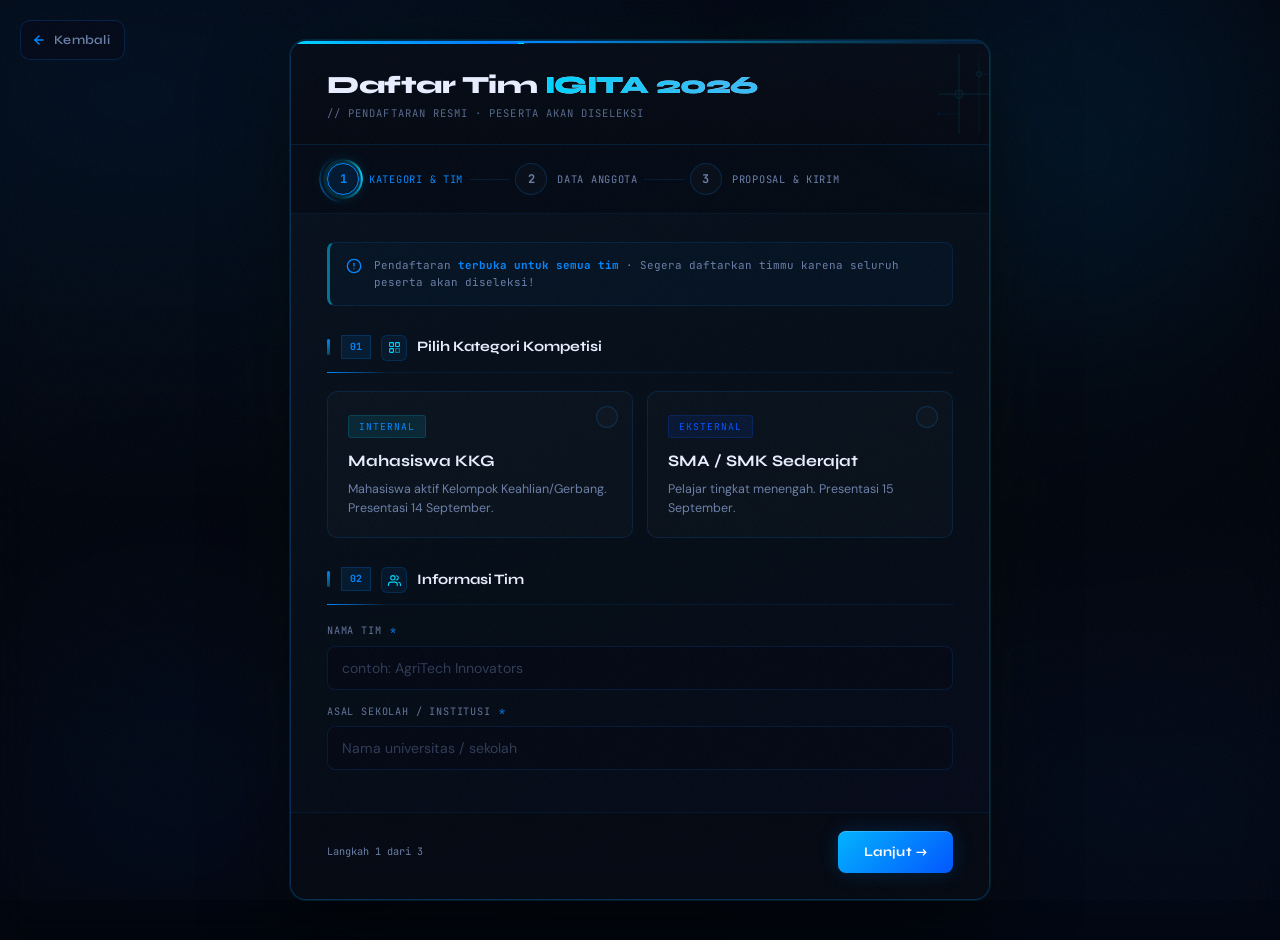
==== commit e5674514: "perubahan animation" ====
--- a/daftar.html
+++ b/daftar.html
@@ -79,17 +79,54 @@
       width: 120px; opacity: 0.08; pointer-events: none; overflow: hidden;
     }
 
-    /* ── Step ring pulse on active ── */
+    /* ── Step ring: spinning conic arc ── */
+    @keyframes arcSpin {
+      from { transform: rotate(0deg); }
+      to   { transform: rotate(360deg); }
+    }
+    @keyframes arcSpinReverse {
+      from { transform: rotate(0deg); }
+      to   { transform: rotate(-360deg); }
+    }
+
+    /* Outer spinning arc */
     .reg-step.active .step-num::after {
       content: '';
-      position: absolute; inset: -5px;
+      position: absolute;
+      inset: -5px;
       border-radius: 50%;
-      border: 1px solid rgba(0,212,255,0.4);
-      animation: stepPulseRing 2s ease-in-out infinite;
-    }
-    @keyframes stepPulseRing {
-      0%, 100% { opacity: 0; transform: scale(0.9); }
-      50%       { opacity: 1; transform: scale(1.1); }
+      background: conic-gradient(
+        from 0deg,
+        rgba(0,212,255,0)    0%,
+        rgba(0,212,255,1)   22%,
+        rgba(0,188,255,0.5) 38%,
+        rgba(0,212,255,0)   52%,
+        rgba(0,212,255,0)  100%
+      );
+      -webkit-mask: radial-gradient(farthest-side, transparent calc(100% - 3px), black calc(100% - 1.5px));
+      mask: radial-gradient(farthest-side, transparent calc(100% - 3px), black calc(100% - 1.5px));
+      animation: arcSpin 1.6s linear infinite;
+      z-index: -1;
+    }
+
+    /* Inner counter-spinning arc */
+    .reg-step.active .step-num::before {
+      content: '';
+      position: absolute;
+      inset: -9px;
+      border-radius: 50%;
+      background: conic-gradient(
+        from 180deg,
+        rgba(0,136,255,0)    0%,
+        rgba(0,136,255,0.55) 18%,
+        rgba(0,136,255,0.2)  30%,
+        rgba(0,136,255,0)    45%,
+        rgba(0,136,255,0)   100%
+      );
+      -webkit-mask: radial-gradient(farthest-side, transparent calc(100% - 2.5px), black calc(100% - 1px));
+      mask: radial-gradient(farthest-side, transparent calc(100% - 2.5px), black calc(100% - 1px));
+      animation: arcSpinReverse 2.8s linear infinite;
+      z-index: -1;
     }
 
     /* ── Member card role color variants ── */
@@ -105,12 +142,15 @@
 
     /* ── Section icon chip ── */
     .sec-icon {
-      display: inline-flex; align-items: center; justify-content: center;
+      display: flex; align-items: center; justify-content: center;
       width: 26px; height: 26px;
       background: rgba(0,136,255,0.08);
       border: 1px solid rgba(0,136,255,0.18);
       border-radius: 6px;
       flex-shrink: 0;
+      align-self: center;
+      position: relative;
+      top: 1px;
     }
     .sec-icon svg { display: block; }
 
--- a/style.css
+++ b/style.css
@@ -1169,6 +1169,8 @@
   color: var(--muted); transition: all 0.35s cubic-bezier(0.4,0,0.2,1); flex-shrink: 0;
   background: rgba(255,255,255,0.02);
   position: relative;
+  z-index: 0;
+  isolation: isolate;
 }
 .step-label {
   font-family: 'JetBrains Mono', monospace; font-size: 0.65rem;
@@ -1286,7 +1288,7 @@
   font-family: 'JetBrains Mono', monospace; font-size: 0.62rem;
   color: var(--accent); padding: 3px 8px;
   background: rgba(0,136,255,0.1);
-  border-radius: 3px;
+  border-radius: 1px;
   border: 1px solid rgba(0,136,255,0.2);
 }
 
@@ -2202,15 +2204,7 @@
 }
 .cat-select-card.selected .cat-card-title { color: var(--accent); }
 
-/* ── Active Step: animated pulse ring ── */
-@keyframes stepPulseRing {
-  0%   { box-shadow: 0 0 0 0   rgba(0,212,255,0.45); }
-  70%  { box-shadow: 0 0 0 8px rgba(0,212,255,0);    }
-  100% { box-shadow: 0 0 0 0   rgba(0,212,255,0);    }
-}
-.reg-step.active .step-num {
-  animation: stepPulseRing 2.2s ease-out infinite;
-}
+/* ── Active Step: spinning arc (defined in daftar.html) ── */
 .reg-step.done .step-num {
   animation: none;
 }
@@ -2325,7 +2319,8 @@
   content: '';
   position: absolute;
   left: 0;
-  top: 2px;
+  top: calc(50% - 6px);
+  transform: translateY(-50%);
   height: 1rem;
   width: 2.5px;
   background: linear-gradient(to bottom, var(--accent), rgba(0,212,255,0.3));
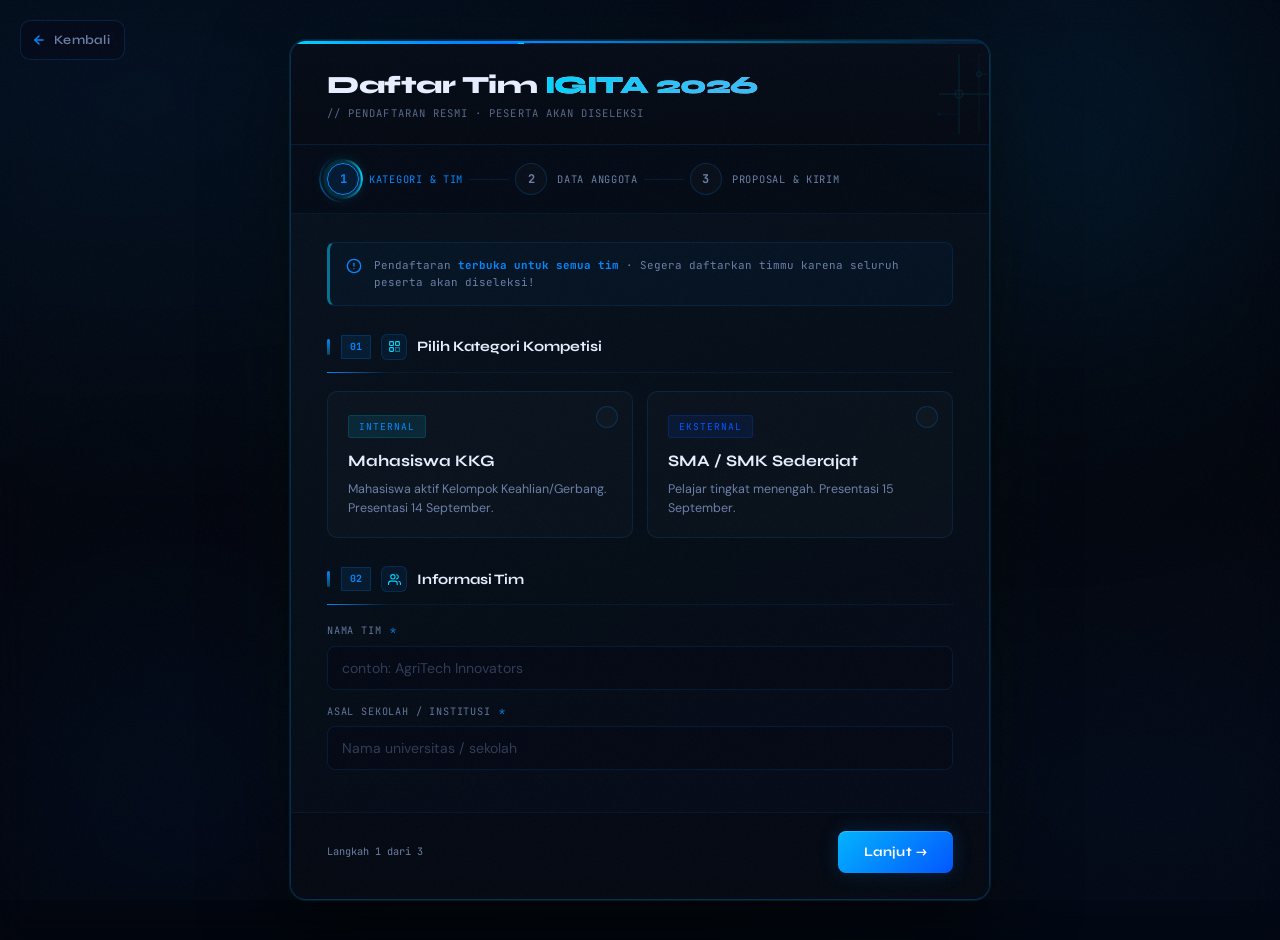
==== commit b151c022: "perbaikan layout" ====
--- a/daftar.html
+++ b/daftar.html
@@ -150,13 +150,12 @@
       flex-shrink: 0;
       align-self: center;
       position: relative;
-      top: 1px;
     }
     .sec-icon svg { display: block; }
 
     /* ── Kembali button upgrade ── */
     .btn-back-fixed {
-      position: fixed; top: 20px; left: 20px; z-index: 9500;
+      position: fixed; z-index: 9500;
       display: inline-flex; align-items: center; gap: 8px;
       background: rgba(4,10,24,0.85); backdrop-filter: blur(12px);
       border: 1px solid rgba(0,136,255,0.2); color: var(--muted);
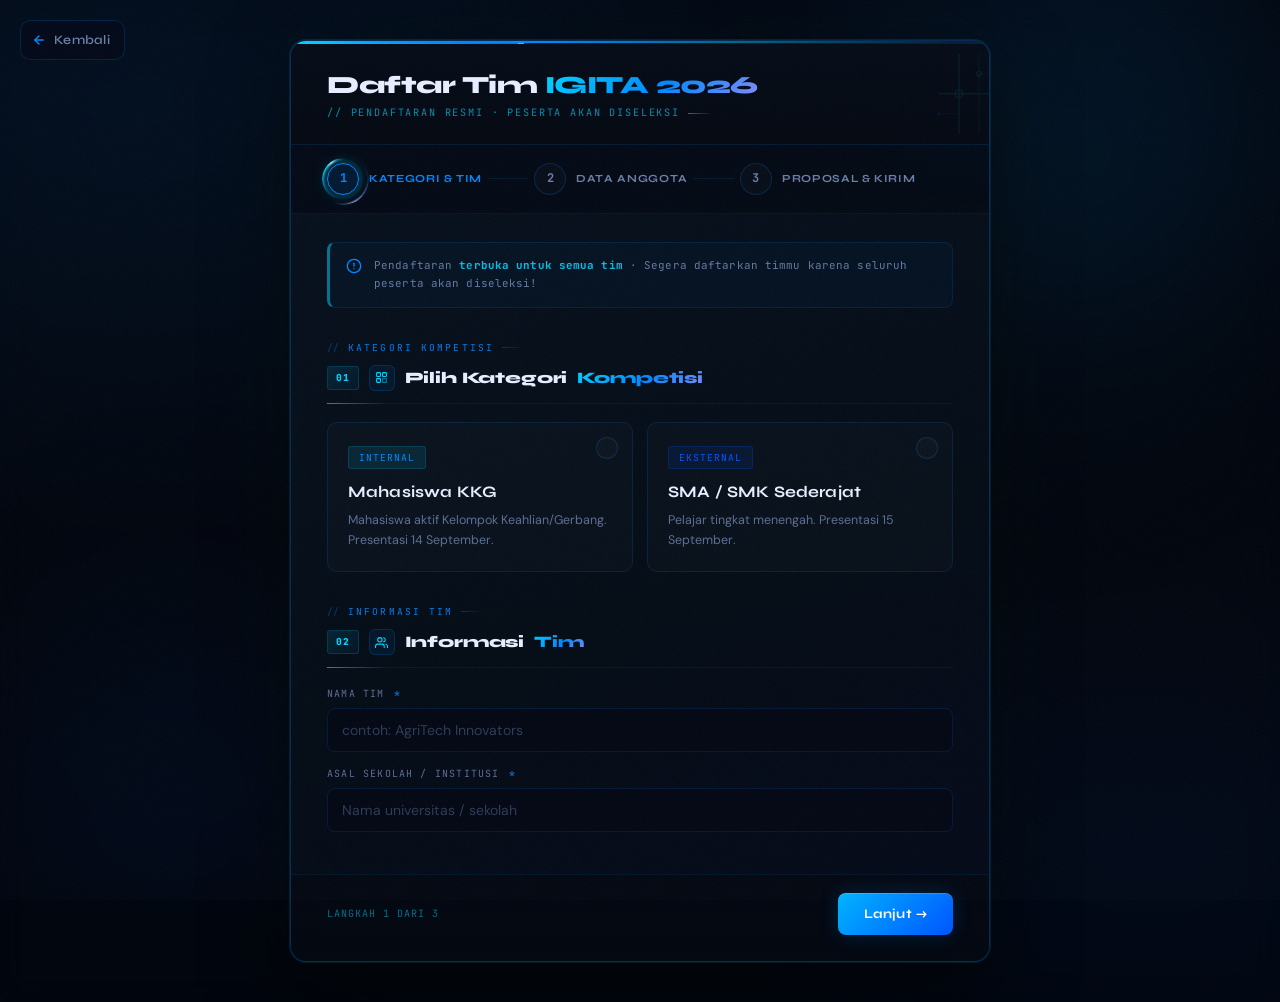
==== commit cd5da694: "gradasi warna diperbagus" ====
--- a/daftar.html
+++ b/daftar.html
@@ -88,45 +88,69 @@
       from { transform: rotate(0deg); }
       to   { transform: rotate(-360deg); }
     }
-
-    /* Outer spinning arc */
+    @keyframes stepPulse {
+      0%, 100% {
+        box-shadow: 0 0 0 3px rgba(0,212,255,0.06),
+                    0 0 14px rgba(0,212,255,0.20),
+                    inset 0 0 8px rgba(0,136,255,0.06);
+      }
+      50% {
+        box-shadow: 0 0 0 6px rgba(0,212,255,0.04),
+                    0 0 32px rgba(0,212,255,0.36),
+                    inset 0 0 12px rgba(0,136,255,0.12);
+      }
+    }
+
+    /* Pulse glow on the active step circle */
+    .reg-step.active .step-num {
+      animation: stepPulse 2.4s ease-in-out infinite;
+    }
+
+    /* ── Outer arc: sharp cyan comet with glow ── */
     .reg-step.active .step-num::after {
       content: '';
       position: absolute;
-      inset: -5px;
+      inset: -6px;
       border-radius: 50%;
       background: conic-gradient(
         from 0deg,
-        rgba(0,212,255,0)    0%,
-        rgba(0,212,255,1)   22%,
-        rgba(0,188,255,0.5) 38%,
-        rgba(0,212,255,0)   52%,
-        rgba(0,212,255,0)  100%
+        rgba(0,212,255,0)      0%,
+        rgba(0,212,255,0)     52%,
+        rgba(0,160,255,0.22)  64%,
+        rgba(0,200,255,0.62)  75%,
+        rgba(0,220,255,0.92)  85%,
+        rgba(180,240,255,1)   90%,
+        rgba(0,212,255,0.45)  95%,
+        rgba(0,212,255,0)    100%
       );
-      -webkit-mask: radial-gradient(farthest-side, transparent calc(100% - 3px), black calc(100% - 1.5px));
-      mask: radial-gradient(farthest-side, transparent calc(100% - 3px), black calc(100% - 1.5px));
-      animation: arcSpin 1.6s linear infinite;
+      -webkit-mask: radial-gradient(farthest-side, transparent calc(100% - 3.5px), black calc(100% - 0.8px));
+      mask:         radial-gradient(farthest-side, transparent calc(100% - 3.5px), black calc(100% - 0.8px));
+      animation: arcSpin 1.35s linear infinite;
       z-index: -1;
-    }
-
-    /* Inner counter-spinning arc */
+      filter: drop-shadow(0 0 4px rgba(0,212,255,0.75));
+    }
+
+    /* ── Inner arc: violet/indigo counter-spin ── */
     .reg-step.active .step-num::before {
       content: '';
       position: absolute;
-      inset: -9px;
+      inset: -11px;
       border-radius: 50%;
       background: conic-gradient(
-        from 180deg,
-        rgba(0,136,255,0)    0%,
-        rgba(0,136,255,0.55) 18%,
-        rgba(0,136,255,0.2)  30%,
-        rgba(0,136,255,0)    45%,
-        rgba(0,136,255,0)   100%
+        from 200deg,
+        rgba(129,140,248,0)    0%,
+        rgba(129,140,248,0)   58%,
+        rgba(99,102,241,0.18) 70%,
+        rgba(129,140,248,0.5) 80%,
+        rgba(168,175,255,0.8) 87%,
+        rgba(129,140,248,0.3) 93%,
+        rgba(129,140,248,0)  100%
       );
-      -webkit-mask: radial-gradient(farthest-side, transparent calc(100% - 2.5px), black calc(100% - 1px));
-      mask: radial-gradient(farthest-side, transparent calc(100% - 2.5px), black calc(100% - 1px));
-      animation: arcSpinReverse 2.8s linear infinite;
+      -webkit-mask: radial-gradient(farthest-side, transparent calc(100% - 2.5px), black calc(100% - 0.6px));
+      mask:         radial-gradient(farthest-side, transparent calc(100% - 2.5px), black calc(100% - 0.6px));
+      animation: arcSpinReverse 2.1s linear infinite;
       z-index: -1;
+      filter: drop-shadow(0 0 3px rgba(129,140,248,0.55));
     }
 
     /* ── Member card role color variants ── */
@@ -277,12 +301,13 @@
             <div class="quota-info-text">Pendaftaran <strong>terbuka untuk semua tim</strong> · Segera daftarkan timmu karena seluruh peserta akan diseleksi!</div>
           </div>
 
+          <div class="form-sec-label">Kategori Kompetisi</div>
           <div class="form-section-title">
             <span class="sec-num">01</span>
             <span class="sec-icon">
               <svg width="13" height="13" viewBox="0 0 24 24" fill="none" stroke="#00d4ff" stroke-width="2" stroke-linecap="round"><rect x="3" y="3" width="7" height="7" rx="1"/><rect x="14" y="3" width="7" height="7" rx="1"/><rect x="3" y="14" width="7" height="7" rx="1"/><path d="M14 14h7v7h-7z" opacity="0.5"/></svg>
             </span>
-            Pilih Kategori Kompetisi
+            Pilih Kategori <em>Kompetisi</em>
           </div>
 
           <div class="cat-select-grid">
@@ -303,12 +328,13 @@
           </div>
           <div class="form-error" id="err-kategori">Silakan pilih kategori kompetisi.</div>
 
+          <div class="form-sec-label">Informasi Tim</div>
           <div class="form-section-title">
             <span class="sec-num">02</span>
             <span class="sec-icon">
               <svg width="13" height="13" viewBox="0 0 24 24" fill="none" stroke="#00d4ff" stroke-width="2" stroke-linecap="round"><path d="M17 21v-2a4 4 0 0 0-4-4H5a4 4 0 0 0-4 4v2"/><circle cx="9" cy="7" r="4"/><path d="M23 21v-2a4 4 0 0 0-3-3.87"/><path d="M16 3.13a4 4 0 0 1 0 7.75"/></svg>
             </span>
-            Informasi Tim
+            Informasi <em>Tim</em>
           </div>
 
           <div class="form-row single">
@@ -330,12 +356,13 @@
 
         <!-- STEP 2: Data Anggota -->
         <div class="reg-panel" id="panel-2">
-          <div class="form-section-title" style="margin-top:0">
+          <div class="form-sec-label no-top">Data Anggota</div>
+          <div class="form-section-title">
             <span class="sec-num">03</span>
             <span class="sec-icon">
               <svg width="13" height="13" viewBox="0 0 24 24" fill="none" stroke="#00d4ff" stroke-width="2" stroke-linecap="round"><path d="M20 21v-2a4 4 0 0 0-4-4H8a4 4 0 0 0-4 4v2"/><circle cx="12" cy="7" r="4"/></svg>
             </span>
-            Data Anggota Tim
+            Data <em>Anggota Tim</em>
           </div>
 
           <!-- Ketua Tim -->
@@ -459,12 +486,13 @@
 
         <!-- STEP 3: Proposal -->
         <div class="reg-panel" id="panel-3">
-          <div class="form-section-title" style="margin-top:0">
+          <div class="form-sec-label no-top">Berkas Proposal</div>
+          <div class="form-section-title">
             <span class="sec-num">04</span>
             <span class="sec-icon">
               <svg width="13" height="13" viewBox="0 0 24 24" fill="none" stroke="#00d4ff" stroke-width="2" stroke-linecap="round"><path d="M14 2H6a2 2 0 0 0-2 2v16a2 2 0 0 0 2 2h12a2 2 0 0 0 2-2V8z"/><polyline points="14 2 14 8 20 8"/><line x1="12" y1="18" x2="12" y2="12"/><line x1="9" y1="15" x2="15" y2="15"/></svg>
             </span>
-            Upload Proposal
+            Upload <em>Proposal</em>
           </div>
 
           <div class="quota-info">
@@ -489,12 +517,13 @@
           </div>
 
           <!-- Link Instagram Twibbon -->
+          <div class="form-sec-label">Verifikasi Twibbon</div>
           <div class="form-section-title">
             <span class="sec-num">05</span>
             <span class="sec-icon">
               <svg width="13" height="13" viewBox="0 0 24 24" fill="none" stroke="#00d4ff" stroke-width="2" stroke-linecap="round"><rect x="2" y="2" width="20" height="20" rx="5"/><circle cx="12" cy="12" r="4"/><circle cx="17.5" cy="6.5" r="1.2" fill="#00d4ff" stroke="none"/></svg>
             </span>
-            Link Instagram (Twibbon)
+            Link <em>Instagram</em>
           </div>
 
           <div class="quota-info">
@@ -511,12 +540,13 @@
             </div>
           </div>
 
+          <div class="form-sec-label">Konfirmasi &amp; Kirim</div>
           <div class="form-section-title">
             <span class="sec-num">06</span>
             <span class="sec-icon">
               <svg width="13" height="13" viewBox="0 0 24 24" fill="none" stroke="#00d4ff" stroke-width="2" stroke-linecap="round"><path d="M9 11l3 3L22 4"/><path d="M21 12v7a2 2 0 0 1-2 2H5a2 2 0 0 1-2-2V5a2 2 0 0 1 2-2h11"/></svg>
             </span>
-            Persetujuan &amp; Pengiriman
+            Persetujuan <em>&amp; Pengiriman</em>
           </div>
 
           <div class="form-agreement" id="agree-wrap">
--- a/style.css
+++ b/style.css
@@ -210,12 +210,15 @@
 .nav-logo-text {
   font-family: 'Syne', sans-serif;
   font-weight: 800;
-  font-size: 1rem;
+  font-size: 1.15rem;
   color: var(--text);
-  letter-spacing: 0.04em;
+  letter-spacing: 0.06em;
 }
 .nav-logo-year {
-  color: var(--accent);
+  background: linear-gradient(135deg, #00d4ff 0%, #0088ff 60%, #818cf8 100%);
+  -webkit-background-clip: text;
+  -webkit-text-fill-color: transparent;
+  background-clip: text;
   margin-left: 4px;
 }
 /* Footer logo */
@@ -230,14 +233,16 @@
 .footer-logo-text {
   font-family: 'Syne', sans-serif;
   font-weight: 800;
-  font-size: 1rem;
+  font-size: 1.1rem;
   color: var(--muted);
-  letter-spacing: 0.04em;
+  letter-spacing: 0.06em;
 }
 .footer-logo-year {
-  color: var(--accent);
+  background: linear-gradient(135deg, rgba(0,212,255,0.7) 0%, rgba(0,136,255,0.5) 100%);
+  -webkit-background-clip: text;
+  -webkit-text-fill-color: transparent;
+  background-clip: text;
   margin-left: 4px;
-  opacity: 0.75;
 }
 
 .nav-links { display: flex; gap: 32px; flex-shrink: 0; }
@@ -250,13 +255,32 @@
 .nav-links a:hover::after, .nav-links a:focus-visible::after { width: 100%; }
 
 .nav-cta {
-  border: 2px solid var(--accent); color: var(--accent); padding: 13px 32px; border-radius: var(--radius);
+  border: none; color: var(--accent); padding: 13px 32px; border-radius: var(--radius);
   font-size: 0.95rem; font-weight: 700; letter-spacing: 0.08em; text-transform: uppercase;
-  text-decoration: none; transition: all 0.25s; font-family: 'Syne', sans-serif;
+  text-decoration: none; font-family: 'Syne', sans-serif;
   flex-shrink: 0; min-height: 52px; display: inline-flex; align-items: center; justify-content: center;
-  box-shadow: 0 0 18px rgba(0,212,255,0.18);
-}
-.nav-cta:hover, .nav-cta:focus-visible { background: var(--accent); color: var(--bg); box-shadow: var(--glow); outline: none; }
+  position: relative; overflow: hidden;
+  box-shadow: inset 0 0 0 2px var(--accent), 0 0 14px rgba(0,212,255,0.15);
+  transition: color 0.25s, box-shadow 0.25s, transform 0.25s;
+}
+.nav-cta::before {
+  content: ''; position: absolute; inset: 0; border-radius: var(--radius);
+  background: linear-gradient(135deg, #00b4ff 0%, #0055ff 100%);
+  opacity: 0; transition: opacity 0.25s; pointer-events: none;
+}
+.nav-cta::after {
+  content: ''; position: absolute; top: 0; left: -100%; width: 55%; height: 100%;
+  background: linear-gradient(90deg, transparent, rgba(255,255,255,0.18), transparent);
+  transform: skewX(-20deg); transition: none; pointer-events: none; z-index: 1;
+}
+.nav-cta span { position: relative; z-index: 2; }
+.nav-cta:hover::before, .nav-cta:focus-visible::before { opacity: 1; }
+.nav-cta:hover::after, .nav-cta:focus-visible::after { left: 160%; transition: left 0.5s ease; }
+.nav-cta:hover, .nav-cta:focus-visible {
+  color: #fff; outline: none; 
+  box-shadow: 0 0 12px rgba(0,212,255,0.35), 0 0 30px rgba(0,120,255,0.15);
+}
+.nav-cta:active { transform: translateY(0) scale(0.985); box-shadow: 0 0 10px rgba(0,212,255,0.4), 0 0 28px rgba(0,120,255,0.18); }
 
 /* ============================================================
    HAMBURGER BUTTON
@@ -367,15 +391,15 @@
   flex-shrink: 0;
   line-height: 1;
 }
-.mobile-nav a::before { display: none; }
-.mobile-nav a:hover,
-.mobile-nav a:focus-visible {
+.mobile-nav a:not(.mobile-cta)::before { display: none; }
+.mobile-nav a:not(.mobile-cta):hover,
+.mobile-nav a:not(.mobile-cta):focus-visible {
   color: var(--text);
   background: rgba(0, 136, 255, 0.04);
   outline: none;
 }
-.mobile-nav a:hover::after,
-.mobile-nav a:focus-visible::after {
+.mobile-nav a:not(.mobile-cta):hover::after,
+.mobile-nav a:not(.mobile-cta):focus-visible::after {
   color: var(--accent);
   transform: translateX(3px);
 }
@@ -383,33 +407,12 @@
 .mobile-nav a:nth-last-of-type(2) { border-bottom: none; }
 
 /* ── CTA button ──────────────────────────────────────────── */
-.mobile-nav .mobile-cta {
-  margin: 16px 20px 0;
-  background: var(--accent);
-  color: var(--bg);
-  border-radius: var(--radius);
-  padding: 14px 24px;
-  font-family: 'Syne', sans-serif;
-  font-size: 0.88rem;
-  font-weight: 800;
-  letter-spacing: 0.08em;
-  text-transform: uppercase;
-  border: none;
-  min-height: 48px;
-  display: flex;
-  align-items: center;
-  justify-content: center;
-  width: calc(100% - 40px);
-  transition: opacity 0.2s, box-shadow 0.2s, transform 0.2s;
-  box-shadow: 0 0 28px rgba(0, 136, 255, 0.35);
-}
-.mobile-nav .mobile-cta::after { display: none; }
-.mobile-nav .mobile-cta:hover,
-.mobile-nav .mobile-cta:focus-visible {
-  opacity: 0.88;
-  box-shadow: 0 0 40px rgba(0, 136, 255, 0.55);
-  transform: translateY(-1px);
-  outline: none;
+
+
+.mobile-nav .mobile-cta::after {
+  content: ''; position: absolute; top: 0; left: -100%; width: 55%; height: 100%;
+  background: linear-gradient(90deg, transparent, rgba(255,255,255,0.18), transparent);
+  transform: skewX(-20deg); transition: none; pointer-events: none; z-index: 1;
 }
 
 /* ============================================================
@@ -431,13 +434,15 @@
 
 .hero-badge {
   display: inline-flex; align-items: flex-start; gap: 8px;
-  border: 1px solid var(--border); padding: 6px 14px; border-radius: 2px;
-  font-size: 0.72rem; letter-spacing: 0.1em; text-transform: uppercase;
+  background: linear-gradient(135deg, rgba(0,212,255,0.09) 0%, rgba(0,136,255,0.05) 100%);
+  border: 1px solid rgba(0,212,255,0.32); padding: 7px 16px; border-radius: 2px;
+  font-size: 0.7rem; letter-spacing: 0.15em; text-transform: uppercase;
   color: var(--accent); font-family: 'JetBrains Mono', monospace;
-  margin-bottom: 24px; animation: fadeUp 0.6s ease both;
+  margin-bottom: 28px; animation: fadeUp 0.6s ease both;
   white-space: normal; max-width: 100%; line-height: 1.4;
-}
-.hero-badge::before { content: '→'; flex-shrink: 0; margin-top: -1px; }
+  box-shadow: 0 0 18px rgba(0,212,255,0.07), inset 0 1px 0 rgba(0,212,255,0.12);
+}
+.hero-badge::before { content: '⟶'; flex-shrink: 0; margin-top: -1px; opacity: 0.7; }
 
 .hero-title {
   font-family: 'Syne', sans-serif; font-size: clamp(2.8rem, 7vw, 4.5rem);
@@ -445,26 +450,45 @@
   animation: fadeUp 0.6s 0.1s ease both; overflow-wrap: break-word;
 }
 .hero-title .line1 { display: block; }
-.hero-title .line2 { display: block; color: transparent; -webkit-text-stroke: 1.2px rgba(0,212,255,0.55); }
-.hero-title .line3 { display: block; color: var(--accent); }
-
-.hero-sub { margin-top: 24px; max-width: 580px; color: var(--muted); font-size: clamp(0.95rem, 1.5vw, 1.05rem); line-height: 1.65; animation: fadeUp 0.6s 0.2s ease both; }
+.hero-title .line2 { display: block; color: transparent; -webkit-text-stroke: 1.5px rgba(0,212,255,0.45); letter-spacing: -0.015em; }
+.hero-title .line3 {
+  display: block;
+  background: linear-gradient(135deg, #00d4ff 0%, #0088ff 55%, #818cf8 100%);
+  -webkit-background-clip: text;
+  -webkit-text-fill-color: transparent;
+  background-clip: text;
+  filter: drop-shadow(0 0 24px rgba(0,180,255,0.35));
+}
+
+.hero-sub { margin-top: 24px; max-width: 580px; color: rgba(232,238,255,0.72); font-size: clamp(0.95rem, 1.5vw, 1.05rem); line-height: 1.7; animation: fadeUp 0.6s 0.2s ease both; }
 .hero-tags { display: flex; flex-wrap: wrap; gap: 8px; margin-top: 24px; animation: fadeUp 0.6s 0.3s ease both; }
-.hero-tag { background: rgba(0,212,255,0.06); border: 1px solid var(--border); color: var(--text); font-size: 0.78rem; padding: 5px 12px; border-radius: 2px; font-family: 'JetBrains Mono', monospace; white-space: nowrap; }
+.hero-tag { background: rgba(0,212,255,0.05); border: 1px solid rgba(0,212,255,0.18); color: rgba(232,238,255,0.75); font-size: 0.75rem; padding: 5px 13px; border-radius: 2px; font-family: 'JetBrains Mono', monospace; white-space: nowrap; letter-spacing: 0.04em; transition: color 0.2s, border-color 0.2s; }
+.hero-tag:hover { color: var(--accent); border-color: rgba(0,212,255,0.35); }
 .hero-actions { display: flex; flex-wrap: wrap; gap: 14px; align-items: center; margin-top: 36px; animation: fadeUp 0.6s 0.4s ease both; }
 
 /* ============================================================
    BUTTONS
    ============================================================ */
 .btn-primary {
-  background: var(--accent); color: var(--bg); padding: 18px 44px; border-radius: var(--radius);
-  font-weight: 800; font-size: 1.05rem; text-decoration: none; font-family: 'Syne', sans-serif;
-  letter-spacing: 0.08em; text-transform: uppercase; transition: all 0.25s;
+  background: linear-gradient(135deg, #00b4ff 0%, #0055ff 100%); padding: 18px 44px; border-radius: var(--radius);
+  color: #fff; font-weight: 800; font-size: 1.05rem; text-decoration: none; font-family: 'Syne', sans-serif;
+  letter-spacing: 0.08em; text-transform: uppercase;
   display: inline-flex; align-items: center; gap: 8px;
-  box-shadow: 0 0 36px rgba(0,212,255,0.35), inset 0 1px 0 rgba(255,255,255,0.15); min-height: 58px; justify-content: center;
-  touch-action: manipulation;
-}
-.btn-primary:hover, .btn-primary:focus-visible { transform: translateY(-2px); box-shadow: 0 0 50px rgba(0,212,255,0.45); outline: none; }
+  touch-action: manipulation; position: relative; overflow: hidden;
+  transition: transform 0.25s ease, box-shadow 0.25s ease;
+  box-shadow: 0 0 12px rgba(0,180,255,0.25), 0 0 28px rgba(0,85,255,0.15), inset 0 1px 0 rgba(255,255,255,0.2);
+}
+.btn-primary::before {
+  content: ''; position: absolute; top: 0; left: -100%; width: 60%; height: 100%;
+  background: linear-gradient(90deg, transparent, rgba(255,255,255,0.18), transparent);
+  transform: skewX(-20deg); transition: none; pointer-events: none;
+}
+.btn-primary:hover::before, .btn-primary:focus-visible::before { left: 160%; transition: left 0.55s ease; }
+.btn-primary:hover, .btn-primary:focus-visible {outline: none;
+ transform: translateY(-2px);box-shadow: 0 0 12px rgba(0,212,255,0.35), 0 0 30px rgba(0,120,255,0.15), inset 0 1px 0 rgba(255,255,255,0.22);
+ background: linear-gradient(135deg, #00ccff 0%, #0066ff 100%);
+}
+.btn-primary:active { transform: translateY(0) scale(0.985); box-shadow: 0 0 10px rgba(0,212,255,0.40), 0 0 30px rgba(0,120,255,0.20), inset 0 1px 0 rgba(255,255,255,0.15); }
 
 .btn-secondary { color: var(--muted); font-size: 0.88rem; text-decoration: none; display: inline-flex; align-items: center; gap: 6px; transition: color 0.2s; font-weight: 500; min-height: 44px; padding: 8px 0; }
 .btn-secondary:hover, .btn-secondary:focus-visible { color: var(--text); outline: none; }
@@ -478,13 +502,20 @@
    COUNTDOWN
    ============================================================ */
 .countdown-section { padding: 40px var(--side-pad) 90px; position: relative; z-index: 1; margin-top: 20px; }
-.countdown-label { font-family: 'JetBrains Mono', monospace; font-size: 0.85rem; color: var(--muted); letter-spacing: 0.08em; text-transform: uppercase; margin-bottom: 20px; text-align: center; }
+.countdown-label { font-family: 'JetBrains Mono', monospace; font-size: 0.82rem; color: rgba(0,212,255,0.8); letter-spacing: 0.15em; text-transform: uppercase; margin-bottom: 20px; text-align: center; }
 .countdown-wrap { display: flex; flex-wrap: wrap; gap: 12px; align-items: flex-end; justify-content: center; }
 .count-block { display: flex; flex-direction: column; align-items: center; background: var(--bg3); border: 1px solid var(--border); padding: 24px 32px; min-width: 110px; border-radius: var(--radius); position: relative; overflow: hidden; box-shadow: 0 8px 32px rgba(0,0,0,0.3); }
-.count-block::before { content: ''; position: absolute; top: 0; left: 0; right: 0; height: 2px; background: linear-gradient(90deg, transparent, var(--accent), transparent); }
-.count-num { font-family: 'Syne', sans-serif; font-size: 3rem; font-weight: 800; color: var(--accent); line-height: 1; letter-spacing: -0.01em; }
-.count-label { font-size: 0.75rem; color: var(--muted); text-transform: uppercase; letter-spacing: 0.08em; margin-top: 8px; font-family: 'JetBrains Mono', monospace; }
-.count-sep { font-family: 'Syne', sans-serif; font-size: 2.5rem; font-weight: 800; color: var(--muted); padding: 0 4px; align-self: flex-start; padding-top: 18px; opacity: 0.6; }
+.count-block::before { content: ''; position: absolute; top: 0; left: 0; right: 0; height: 2px; background: linear-gradient(90deg, transparent 0%, #00d4ff 30%, #0088ff 70%, transparent 100%); opacity: 0.9; }
+.count-num {
+  font-family: 'Syne', sans-serif; font-size: 3rem; font-weight: 800; line-height: 1; letter-spacing: -0.02em;
+  background: linear-gradient(135deg, #00d4ff 0%, #0088ff 100%);
+  -webkit-background-clip: text;
+  -webkit-text-fill-color: transparent;
+  background-clip: text;
+  filter: drop-shadow(0 0 12px rgba(0,180,255,0.3));
+}
+.count-label { font-size: 0.68rem; color: var(--muted); text-transform: uppercase; letter-spacing: 0.12em; margin-top: 8px; font-family: 'JetBrains Mono', monospace; }
+.count-sep { font-family: 'Syne', sans-serif; font-size: 2.5rem; font-weight: 800; color: rgba(0,136,255,0.35); padding: 0 4px; align-self: flex-start; padding-top: 18px; }
 
 /* ============================================================
    SECTIONS
@@ -493,10 +524,17 @@
   padding: 90px var(--side-pad);
   scroll-margin-top: calc(var(--status-h) + var(--nav-h) + 8px);
 }
-.section-label { font-family: 'JetBrains Mono', monospace; font-size: 0.7rem; color: var(--accent); letter-spacing: 0.12em; text-transform: uppercase; margin-bottom: 14px; display: flex; align-items: center; gap: 8px; }
-.section-label::before { content: '//'; opacity: 0.5; }
-.section-title { font-family: 'Syne', sans-serif; font-size: clamp(1.8rem, 3.5vw, 2.8rem); font-weight: 800; line-height: 1.15; letter-spacing: -0.01em; }
-.section-title em { font-style: normal; color: var(--accent); }
+.section-label { font-family: 'JetBrains Mono', monospace; font-size: 0.68rem; color: var(--accent); letter-spacing: 0.2em; text-transform: uppercase; margin-bottom: 14px; display: flex; align-items: center; gap: 10px; }
+.section-label::before { content: '//'; opacity: 0.45; letter-spacing: 0.05em; }
+.section-label::after { content: ''; flex: 0 0 28px; height: 1px; background: linear-gradient(90deg, var(--accent), transparent); opacity: 0.45; }
+.section-title { font-family: 'Syne', sans-serif; font-size: clamp(1.8rem, 3.5vw, 2.8rem); font-weight: 800; line-height: 1.15; letter-spacing: -0.015em; }
+.section-title em {
+  font-style: normal;
+  background: linear-gradient(135deg, #00d4ff 0%, #0088ff 60%, #818cf8 100%);
+  -webkit-background-clip: text;
+  -webkit-text-fill-color: transparent;
+  background-clip: text;
+}
 .divider { height: 1px; background: linear-gradient(90deg, transparent, var(--border), transparent); margin: 0 var(--side-pad); }
 
 /* ============================================================
@@ -534,8 +572,8 @@
 
 @keyframes iconFloat { 0%, 100% { transform: translateY(0); } 50% { transform: translateY(-5px); } }
 
-.card-title { font-family: 'Syne', sans-serif; font-size: 1.1rem; font-weight: 700; margin-bottom: 10px; }
-.card-desc  { color: var(--muted); font-size: 0.88rem; line-height: 1.65; }
+.card-title { font-family: 'Syne', sans-serif; font-size: 1.1rem; font-weight: 700; margin-bottom: 10px; letter-spacing: 0.01em; color: var(--text); }
+.card-desc  { color: rgba(107,127,168,0.9); font-size: 0.88rem; line-height: 1.7; }
 
 /* ============================================================
    CATEGORIES
@@ -559,6 +597,8 @@
    ============================================================ */
 .timeline-section { background: var(--bg2); text-align: center; }
 .timeline-section .section-label { justify-content: center; }
+.timeline-section .section-label::after { display: none; }
+.sponsors-section .section-label::after { display: none; }
 .timeline { margin-top: 60px; position: relative; padding-left: 0; display: flex; flex-direction: column; align-items: center; }
 .timeline::before { display: none; }
 
@@ -600,9 +640,9 @@
 
 .tl-dot { position: absolute; left: 50%; transform: translateX(-50%); width: auto; min-width: 64px; padding: 0 16px; height: 64px; border: 2px solid var(--border); background: var(--bg2); display: flex; align-items: center; justify-content: center; z-index: 2; border-radius: 32px; font-family: 'Syne', sans-serif; font-weight: 700; font-size: 0.85rem; text-align: center; line-height: 1.25; color: var(--accent); transition: all 0.3s; box-shadow: 0 0 20px rgba(0,0,0,0.5); white-space: nowrap; }
 .tl-item.active .tl-dot, .tl-item:hover .tl-dot { border-color: var(--accent); background: rgba(0,136,255,0.15); box-shadow: var(--glow); transform: translateX(-50%) scale(1.05); }
-.tl-date    { font-family: 'JetBrains Mono', monospace; font-size: 0.75rem; color: var(--accent); letter-spacing: 0.08em; margin-bottom: 8px; }
-.tl-title   { font-family: 'Syne', sans-serif; font-size: 1.2rem; font-weight: 700; margin-bottom: 6px; }
-.tl-status  { display: inline-block; margin-top: 8px; font-family: 'JetBrains Mono', monospace; font-size: 0.7rem; padding: 4px 10px; border-radius: 4px; line-height: 1.4; background: rgba(107,143,123,0.15); color: var(--muted); }
+.tl-date    { font-family: 'JetBrains Mono', monospace; font-size: 0.72rem; color: var(--accent); letter-spacing: 0.12em; margin-bottom: 8px; opacity: 0.85; }
+.tl-title   { font-family: 'Syne', sans-serif; font-size: 1.2rem; font-weight: 700; margin-bottom: 6px; letter-spacing: 0.005em; line-height: 1.3; }
+.tl-status  { display: inline-block; margin-top: 8px; font-family: 'JetBrains Mono', monospace; font-size: 0.68rem; padding: 4px 10px; border-radius: 4px; line-height: 1.4; background: rgba(107,143,123,0.12); color: var(--muted); letter-spacing: 0.03em; }
 .tl-status.open     { background: rgba(0,136,255,0.1);  color: var(--accent);  }
 .tl-status.upcoming { background: rgba(107,143,123,0.15); color: var(--muted); }
 .tl-status.closed   { background: rgba(255,214,0,0.1);  color: var(--accent3); }
@@ -613,10 +653,16 @@
 .rules-grid { display: grid; grid-template-columns: repeat(2, 1fr); gap: 1px; background: var(--border); margin-top: 50px; border: 1px solid var(--border); border-radius: var(--radius); overflow: hidden; }
 .rule-card  { background: var(--bg); padding: 32px 28px; transition: background 0.3s; }
 .rule-card:hover { background: var(--bg3); }
-.rule-num   { font-family: 'Syne', sans-serif; font-size: 3rem; font-weight: 800; color: var(--border); line-height: 1; margin-bottom: 12px; }
-.rule-title { font-family: 'Syne', sans-serif; font-size: 1.05rem; font-weight: 700; margin-bottom: 8px; }
-.rule-desc  { color: var(--muted); font-size: 0.88rem; line-height: 1.6; }
-.rule-desc strong { color: var(--text); }
+.rule-num {
+  font-family: 'Syne', sans-serif; font-size: 3rem; font-weight: 800; line-height: 1; margin-bottom: 12px;
+  background: linear-gradient(135deg, rgba(0,212,255,0.55) 0%, rgba(129,140,248,0.3) 100%);
+  -webkit-background-clip: text;
+  -webkit-text-fill-color: transparent;
+  background-clip: text;
+}
+.rule-title { font-family: 'Syne', sans-serif; font-size: 1.05rem; font-weight: 700; margin-bottom: 8px; letter-spacing: 0.01em; }
+.rule-desc  { color: rgba(107,127,168,0.9); font-size: 0.88rem; line-height: 1.65; }
+.rule-desc strong { color: var(--text); font-weight: 600; }
 
 /* ============================================================
    SPONSORS
@@ -744,16 +790,28 @@
    ============================================================ */
 .contact-section { background: var(--bg2); }
 .contact-card { margin-top: 50px; border: 1px solid var(--border); border-radius: var(--radius); padding: 40px; display: grid; grid-template-columns: 1fr 1fr; gap: 40px; align-items: center; }
-.contact-name  { font-family: 'Syne', sans-serif; font-size: 1.8rem; font-weight: 800; margin-bottom: 6px; }
-.contact-role  { color: var(--muted); font-size: 0.88rem; margin-bottom: 24px; }
+.contact-name  {
+  font-family: 'Syne', sans-serif; font-size: 1.8rem; font-weight: 800; margin-bottom: 6px;
+  background: linear-gradient(135deg, var(--text) 0%, rgba(232,238,255,0.75) 100%);
+  -webkit-background-clip: text;
+  -webkit-text-fill-color: transparent;
+  background-clip: text;
+}
+.contact-role  { color: rgba(107,127,168,0.85); font-size: 0.85rem; margin-bottom: 24px; letter-spacing: 0.01em; }
 .contact-links { display: flex; flex-direction: column; gap: 10px; }
 .contact-link  { display: flex; align-items: center; gap: 12px; color: var(--text); text-decoration: none; font-size: 0.88rem; transition: color 0.2s, border-color 0.2s, background 0.2s; padding: 11px 14px; border: 1px solid var(--border); border-radius: var(--radius); background: var(--bg); min-height: 44px; }
 .contact-link:hover, .contact-link:focus-visible { border-color: var(--accent); color: var(--accent); background: rgba(0,212,255,0.04); outline: none; }
 .contact-link .platform { font-family: 'JetBrains Mono', monospace; font-size: 0.7rem; color: var(--accent); min-width: 76px; letter-spacing: 0.04em; text-transform: uppercase; }
 .contact-cta { text-align: center; }
 .cta-big     { font-family: 'Syne', sans-serif; font-size: clamp(1.6rem, 3vw, 2.4rem); font-weight: 800; line-height: 1.15; margin-bottom: 16px; }
-.cta-big em  { font-style: normal; color: var(--accent); }
-.cta-sub     { color: var(--muted); font-size: 0.88rem; margin-bottom: 24px; line-height: 1.6; }
+.cta-big em  {
+  font-style: normal;
+  background: linear-gradient(135deg, #00d4ff 0%, #0088ff 60%, #818cf8 100%);
+  -webkit-background-clip: text;
+  -webkit-text-fill-color: transparent;
+  background-clip: text;
+}
+.cta-sub     { color: rgba(107,127,168,0.9); font-size: 0.88rem; margin-bottom: 24px; line-height: 1.65; }
 .cta-btn     { display: inline-flex; margin: 0 auto; }
 
 /* ============================================================
@@ -765,7 +823,7 @@
 .footer-links { display: flex; gap: 24px; flex-wrap: wrap; }
 .footer-links a { color: var(--muted); font-size: 0.82rem; text-decoration: none; transition: color 0.2s; padding: 6px 0; }
 .footer-links a:hover, .footer-links a:focus-visible { color: var(--text); outline: none; }
-.footer-copy { color: var(--muted); font-size: 0.78rem; font-family: 'JetBrains Mono', monospace; }
+.footer-copy { color: rgba(107,127,168,0.65); font-size: 0.75rem; font-family: 'JetBrains Mono', monospace; letter-spacing: 0.04em; }
 
 /* ============================================================
    ANIMATIONS
@@ -811,6 +869,7 @@
   .bg-agro-img { height: 100%; margin-top: 0; margin-right: 0; }
   .hero-badge { font-size: 0.65rem; padding: 5px 12px; margin-bottom: 16px; }
   .hero-title { font-size: clamp(2rem, 8vw, 3.2rem); line-height: 0.95; word-break: keep-all; }
+  .hero-title .line2 { -webkit-text-stroke: 1px rgba(0,212,255,0.45); }
   .hero-sub { font-size: 0.92rem; margin-top: 18px; max-width: 100%; }
   .hero-tags { gap: 6px; margin-top: 18px; }
   .hero-tag { font-size: 0.72rem; padding: 4px 10px; }
@@ -905,7 +964,7 @@
   /* Hero */
   .hero { padding: calc(var(--nav-h) + 30px) var(--side-pad) 24px; }
   .hero-title { font-size: clamp(1.5rem, 8.5vw, 2rem); line-height: 1; word-break: keep-all; overflow-wrap: normal; }
-  .hero-title .line2 { -webkit-text-stroke: 1px rgba(0,212,255,0.55); }
+  .hero-title .line2 { -webkit-text-stroke: 1px rgba(0,212,255,0.4); }
   .hero-badge { font-size: 0.6rem; padding: 4px 10px; letter-spacing: 0.08em; }
   .hero-sub { font-size: 0.88rem; line-height: 1.55; }
   .hero-actions { flex-direction: column; align-items: stretch; }
@@ -1127,14 +1186,19 @@
 }
 .reg-title span {
   color: transparent;
-  background: linear-gradient(135deg, #00d4ff, #0088ff);
+  background: linear-gradient(135deg, #00d4ff 0%, #0088ff 55%, #818cf8 100%);
   -webkit-background-clip: text;
   background-clip: text;
 }
 .reg-subtitle {
-  font-family: 'JetBrains Mono', monospace; font-size: 0.66rem;
-  color: var(--muted); text-transform: uppercase; letter-spacing: 0.1em;
-  opacity: 0.8;
+  font-family: 'JetBrains Mono', monospace; font-size: 0.64rem;
+  color: rgba(0,212,255,0.65); text-transform: uppercase; letter-spacing: 0.18em;
+  display: flex; align-items: center; gap: 8px;
+}
+.reg-subtitle::after {
+  content: '';
+  flex: 0 0 24px; height: 1px;
+  background: linear-gradient(90deg, rgba(0,212,255,0.55), transparent);
 }
 
 .reg-close {
@@ -1173,8 +1237,8 @@
   isolation: isolate;
 }
 .step-label {
-  font-family: 'JetBrains Mono', monospace; font-size: 0.65rem;
-  text-transform: uppercase; letter-spacing: 0.07em; color: var(--muted);
+  font-family: 'Syne', sans-serif; font-size: 0.68rem; font-weight: 700;
+  text-transform: uppercase; letter-spacing: 0.06em; color: var(--muted);
   transition: color 0.3s; white-space: nowrap;
 }
 .step-connector {
@@ -1252,8 +1316,8 @@
   margin-bottom: 10px; border: 1px solid rgba(0,212,255,0.15);
 }
 .cat-select-card.ext .cat-card-badge { background: rgba(0,85,255,0.1); color: var(--accent2); border-color: rgba(0,85,255,0.2); }
-.cat-card-title { font-family: 'Syne', sans-serif; font-weight: 700; font-size: 1rem; margin-bottom: 6px; }
-.cat-card-desc { font-size: 0.78rem; color: var(--muted); line-height: 1.5; }
+.cat-card-title { font-family: 'Syne', sans-serif; font-weight: 700; font-size: 1rem; margin-bottom: 6px; letter-spacing: 0.01em; }
+.cat-card-desc { font-size: 0.78rem; color: rgba(107,127,168,0.85); line-height: 1.6; }
 .cat-check {
   position: absolute; top: 14px; right: 14px;
   width: 22px; height: 22px; border-radius: 50%;
@@ -1270,13 +1334,39 @@
 .cat-select-card.selected .cat-check::after { opacity: 1; }
 
 /* Form Fields */
+/* ── Form section label: matches homepage .section-label ── */
+.form-sec-label {
+  font-family: 'JetBrains Mono', monospace;
+  font-size: 0.6rem; color: var(--accent);
+  letter-spacing: 0.22em; text-transform: uppercase;
+  margin-bottom: 10px; margin-top: 32px;
+  display: flex; align-items: center; gap: 8px;
+  opacity: 0.9;
+}
+.form-sec-label::before { content: '//'; opacity: 0.42; letter-spacing: 0.05em; }
+.form-sec-label::after {
+  content: '';
+  flex: 0 0 22px; height: 1px;
+  background: linear-gradient(90deg, var(--accent), transparent);
+  opacity: 0.4;
+}
+.form-sec-label.no-top { margin-top: 0; }
+
 .form-section-title {
-  font-family: 'Syne', sans-serif; font-size: 0.9rem; font-weight: 700;
-  color: var(--text); margin-bottom: 18px; margin-top: 28px;
+  font-family: 'Syne', sans-serif; font-size: 1rem; font-weight: 800;
+  color: var(--text); margin-bottom: 18px; margin-top: 8px;
   display: flex; align-items: center; gap: 10px;
   padding-bottom: 12px;
   border-bottom: 1px solid rgba(0,136,255,0.1);
   position: relative;
+  letter-spacing: -0.01em;
+}
+.form-section-title em {
+  font-style: normal;
+  background: linear-gradient(135deg, #00d4ff 0%, #0088ff 55%, #818cf8 100%);
+  -webkit-background-clip: text;
+  background-clip: text;
+  color: transparent;
 }
 .form-section-title::after {
   content: '';
@@ -1285,11 +1375,15 @@
 }
 .form-section-title:first-child { margin-top: 0; }
 .form-section-title .sec-num {
-  font-family: 'JetBrains Mono', monospace; font-size: 0.62rem;
-  color: var(--accent); padding: 3px 8px;
-  background: rgba(0,136,255,0.1);
-  border-radius: 1px;
-  border: 1px solid rgba(0,136,255,0.2);
+  font-family: 'JetBrains Mono', monospace; font-size: 0.6rem;
+  padding: 3px 8px;
+  background: linear-gradient(135deg, rgba(0,212,255,0.12), rgba(0,136,255,0.06));
+  border-radius: 3px;
+  border: 1px solid rgba(0,212,255,0.22);
+  background-clip: padding-box;
+  color: #00d4ff;
+  letter-spacing: 0.08em;
+  flex-shrink: 0;
 }
 
 .form-row { display: grid; grid-template-columns: 1fr 1fr; gap: 14px; margin-bottom: 14px; }
@@ -1298,8 +1392,8 @@
 
 .form-group { display: flex; flex-direction: column; gap: 6px; }
 .form-label {
-  font-family: 'JetBrains Mono', monospace; font-size: 0.64rem;
-  text-transform: uppercase; letter-spacing: 0.08em; color: rgba(107,127,168,0.9);
+  font-family: 'JetBrains Mono', monospace; font-size: 0.62rem;
+  text-transform: uppercase; letter-spacing: 0.12em; color: rgba(107,127,168,0.85);
 }
 .form-label .req { color: var(--accent); margin-left: 2px; }
 
@@ -1364,11 +1458,11 @@
   display: flex; align-items: center; gap: 10px; margin-bottom: 18px;
 }
 .member-badge {
-  font-family: 'JetBrains Mono', monospace; font-size: 0.6rem;
-  text-transform: uppercase; letter-spacing: 0.08em;
-  background: rgba(0,212,255,0.08); color: var(--accent);
+  font-family: 'JetBrains Mono', monospace; font-size: 0.58rem;
+  text-transform: uppercase; letter-spacing: 0.12em;
+  background: rgba(0,212,255,0.07); color: rgba(0,212,255,0.85);
   padding: 4px 10px; border-radius: 4px;
-  border: 1px solid rgba(0,212,255,0.18);
+  border: 1px solid rgba(0,212,255,0.16);
 }
 
 /* Helper text */
@@ -1404,7 +1498,7 @@
   box-shadow: 0 0 12px rgba(0,136,255,0.08);
 }
 .file-upload-btn:hover {
-  background: linear-gradient(135deg, #00b4ff, #0055ff);
+  background: var(--accent);
   color: #fff;
   border-color: transparent;
   box-shadow: 0 0 20px rgba(0,136,255,0.3), 0 4px 12px rgba(0,0,0,0.3);
@@ -1419,8 +1513,8 @@
 }
 
 .form-helper {
-  font-family: 'JetBrains Mono', monospace; font-size: 0.62rem;
-  color: var(--muted); margin-top: 4px; opacity: 0.75; font-style: normal;
+  font-family: 'JetBrains Mono', monospace; font-size: 0.6rem;
+  color: rgba(107,127,168,0.7); margin-top: 4px; line-height: 1.55; letter-spacing: 0.02em;
 }
 
 /* Quota info */
@@ -1432,8 +1526,8 @@
   display: flex; align-items: flex-start; gap: 12px;
 }
 .quota-info svg { color: var(--accent); flex-shrink: 0; margin-top: 1px; }
-.quota-info-text { font-family: 'JetBrains Mono', monospace; font-size: 0.68rem; color: var(--muted); line-height: 1.55; }
-.quota-info-text strong { color: var(--accent); }
+.quota-info-text { font-family: 'JetBrains Mono', monospace; font-size: 0.68rem; color: rgba(107,127,168,0.95); line-height: 1.65; letter-spacing: 0.01em; }
+.quota-info-text strong { color: rgba(0,212,255,0.9); }
 
 /* Agreement */
 .form-agreement {
@@ -1474,7 +1568,7 @@
 
 /* Saat dicentang */
 .custom-checkbox-input:checked + .custom-checkbox-label .custom-checkbox-box {
-  background: linear-gradient(135deg, #00d4ff, #0066ff);
+  background: var(--accent);
   border-color: transparent;
   box-shadow: 0 0 14px rgba(0,212,255,0.4);
 }
@@ -1523,22 +1617,29 @@
   font-family: 'Syne', sans-serif;
   font-weight: 800;
   font-size: 1.1rem;
-  color: var(--text);
+  letter-spacing: -0.01em;
+  background: linear-gradient(135deg, var(--text) 0%, rgba(232,238,255,0.8) 100%);
+  -webkit-background-clip: text;
+  -webkit-text-fill-color: transparent;
+  background-clip: text;
 }
 .confirm-sub {
-  font-size: 0.78rem;
-  color: var(--muted);
-  margin-top: 4px;
+  font-size: 0.75rem;
+  color: rgba(107,127,168,0.85);
+  margin-top: 5px;
+  font-family: 'JetBrains Mono', monospace;
+  letter-spacing: 0.03em;
 }
 .confirm-body {
   padding: 20px 24px;
 }
 .confirm-section-label {
   font-family: 'JetBrains Mono', monospace;
-  font-size: 0.66rem;
-  color: var(--accent);
-  letter-spacing: 0.1em;
+  font-size: 0.62rem;
+  color: rgba(0,212,255,0.75);
+  letter-spacing: 0.16em;
   margin-bottom: 10px;
+  text-transform: uppercase;
 }
 .confirm-row {
   display: flex;
@@ -1591,7 +1692,7 @@
   cursor: pointer;
   transition: all 0.2s;
 }
-.confirm-btn-edit:hover { border-color: var(--accent); color: var(--accent); background: rgba(0,136,255,0.05); }
+.confirm-btn-edit:hover { border-color: rgba(0,212,255,0.45); color: var(--accent); background: rgba(0,212,255,0.05); }
 .confirm-btn-send {
   background: linear-gradient(135deg, #00b4ff, #0055ff);
   border: none;
@@ -1605,10 +1706,6 @@
   transition: all 0.25s;
   box-shadow: 0 0 20px rgba(0,136,255,0.25), inset 0 1px 0 rgba(255,255,255,0.15);
 }
-.confirm-btn-send:hover {
-  transform: translateY(-1px);
-  box-shadow: 0 0 32px rgba(0,136,255,0.45), 0 6px 16px rgba(0,0,0,0.3);
-}
 .confirm-btn-send:disabled { opacity: 0.5; cursor: not-allowed; transform: none; }
 
 /* Footer buttons */
@@ -1620,7 +1717,7 @@
   background: linear-gradient(180deg, rgba(4,9,18,0.92), rgba(4,9,18,0.98));
   backdrop-filter: blur(12px);
 }
-.reg-footer-left { font-family: 'JetBrains Mono', monospace; font-size: 0.64rem; color: var(--muted); }
+.reg-footer-left { font-family: 'JetBrains Mono', monospace; font-size: 0.63rem; color: rgba(0,212,255,0.5); letter-spacing: 0.1em; text-transform: uppercase; }
 .reg-footer-right { display: flex; gap: 10px; align-items: center; }
 
 .btn-reg-back {
@@ -1642,10 +1739,6 @@
   letter-spacing: 0.03em;
   touch-action: manipulation;
 }
-.btn-reg-next:hover {
-  transform: translateY(-2px);
-  box-shadow: 0 0 36px rgba(0,136,255,0.4), 0 8px 20px rgba(0,0,0,0.35), inset 0 1px 0 rgba(255,255,255,0.18);
-}
 .btn-reg-next:active { transform: translateY(0); }
 .btn-reg-next:disabled { opacity: 0.45; cursor: not-allowed; transform: none; box-shadow: none; }
 
@@ -1660,10 +1753,6 @@
   touch-action: manipulation;
 }
 .btn-reg-submit.visible { display: inline-flex; }
-.btn-reg-submit:hover {
-  transform: translateY(-2px);
-  box-shadow: 0 0 36px rgba(0,136,255,0.4), 0 8px 20px rgba(0,0,0,0.35);
-}
 
 /* Loading spinner */
 .btn-spinner {
@@ -1673,6 +1762,7 @@
 }
 .btn-reg-submit.loading .btn-spinner { display: block; }
 .btn-reg-submit.loading .btn-submit-text { display: none; }
+.btn-reg-submit.loading { pointer-events: none; opacity: 0.8; }
 @keyframes spin { to { transform: rotate(360deg); } }
 
 /* Success Panel */
@@ -1702,34 +1792,36 @@
   background: linear-gradient(135deg, #00d4ff, #0066ff);
   -webkit-background-clip: text; background-clip: text;
 }
-.success-sub { color: var(--muted); font-size: 0.9rem; line-height: 1.6; margin-bottom: 28px; max-width: 420px; margin-left: auto; margin-right: auto; }
+.success-sub { color: rgba(107,127,168,0.9); font-size: 0.88rem; line-height: 1.7; margin-bottom: 28px; max-width: 420px; margin-left: auto; margin-right: auto; }
 .success-info {
   background: rgba(3,8,20,0.7); border: 1px solid rgba(0,136,255,0.12); border-radius: 10px;
   padding: 18px 20px; margin-bottom: 24px; text-align: left;
 }
 .success-info-row { display: flex; gap: 12px; padding: 8px 0; border-bottom: 1px solid rgba(0,136,255,0.07); }
 .success-info-row:last-child { border-bottom: none; }
-.success-info-label { font-family: 'JetBrains Mono', monospace; font-size: 0.64rem; color: var(--muted); text-transform: uppercase; letter-spacing: 0.07em; min-width: 100px; }
+.success-info-label { font-family: 'JetBrains Mono', monospace; font-size: 0.6rem; color: rgba(107,127,168,0.75); text-transform: uppercase; letter-spacing: 0.12em; min-width: 100px; }
 .success-info-val { font-size: 0.86rem; color: var(--text); font-weight: 500; }
 .success-code {
   background: rgba(0,136,255,0.08); border: 1px solid rgba(0,136,255,0.22);
   border-radius: 8px; padding: 14px 18px; margin-bottom: 24px;
-  font-family: 'JetBrains Mono', monospace; font-size: 0.78rem; color: var(--accent);
-  letter-spacing: 0.12em;
+  font-family: 'JetBrains Mono', monospace; font-size: 0.78rem;
+  background-image: linear-gradient(135deg, rgba(0,212,255,0.04) 0%, transparent 100%);
+  color: #00d4ff;
+  letter-spacing: 0.16em;
   box-shadow: 0 0 20px rgba(0,136,255,0.08), inset 0 1px 0 rgba(0,212,255,0.05);
 }
 .success-next-steps { text-align: left; margin-bottom: 28px; }
-.success-next-title { font-family: 'Syne', sans-serif; font-size: 0.75rem; font-weight: 700; color: var(--muted); text-transform: uppercase; letter-spacing: 0.1em; margin-bottom: 14px; }
+.success-next-title { font-family: 'JetBrains Mono', monospace; font-size: 0.62rem; color: rgba(0,212,255,0.55); text-transform: uppercase; letter-spacing: 0.18em; margin-bottom: 14px; }
 .success-step { display: flex; gap: 14px; align-items: flex-start; padding: 12px 0; border-bottom: 1px solid rgba(0,136,255,0.07); }
 .success-step:last-child { border-bottom: none; }
 .success-step-num {
   width: 24px; height: 24px; border-radius: 50%;
   background: rgba(0,136,255,0.1); border: 1px solid rgba(0,212,255,0.25);
   display: flex; align-items: center; justify-content: center;
-  font-family: 'JetBrains Mono', monospace; font-size: 0.64rem; color: var(--accent); flex-shrink: 0; margin-top: 1px;
-}
-.success-step-text { font-size: 0.84rem; color: var(--muted); line-height: 1.5; }
-.success-step-text strong { color: var(--text); }
+  font-family: 'JetBrains Mono', monospace; font-size: 0.62rem; color: var(--accent); flex-shrink: 0; margin-top: 1px;
+}
+.success-step-text { font-size: 0.84rem; color: rgba(107,127,168,0.9); line-height: 1.6; }
+.success-step-text strong { color: var(--text); font-weight: 600; }
 
 .btn-reg-close {
   background: linear-gradient(135deg, #00b4ff 0%, #0055ff 100%);
@@ -1740,10 +1832,6 @@
   box-shadow: 0 0 28px rgba(0,136,255,0.3), inset 0 1px 0 rgba(255,255,255,0.2);
   letter-spacing: 0.04em;
   touch-action: manipulation;
-}
-.btn-reg-close:hover {
-  transform: translateY(-2px);
-  box-shadow: 0 0 50px rgba(0,136,255,0.5), 0 8px 24px rgba(0,0,0,0.4);
 }
 
 /* Divider line in member cards */
@@ -1805,7 +1893,8 @@
   .success-code { font-size: 0.7rem; padding: 12px 14px; }
   .member-card { padding: 16px 18px; }
   .member-card-header { margin-bottom: 14px; }
-  .form-section-title { font-size: 0.82rem; margin-top: 22px; margin-bottom: 14px; }
+  .form-section-title { font-size: 0.88rem; margin-top: 6px; margin-bottom: 14px; }
+  .form-sec-label { font-size: 0.56rem; margin-top: 24px; }
   .quota-info { padding: 12px; gap: 10px; }
   .quota-info-text { font-size: 0.65rem; }
   .form-agreement { padding: 12px; gap: 8px; }
@@ -2249,12 +2338,7 @@
   content: '';
   position: absolute;
   inset: 0;
-  background: linear-gradient(
-    105deg,
-    transparent 30%,
-    rgba(255,255,255,0.22) 50%,
-    transparent 70%
-  );
+  background: linear-gradient(105deg, transparent 30%, rgba(255,255,255,0.22) 50%, transparent 70%);
   transform: translateX(-150%);
   transition: transform 0.5s ease;
   pointer-events: none;
@@ -2267,20 +2351,16 @@
 }
 .btn-reg-next:hover,
 .btn-reg-submit:hover {
-  background: #00d4ff;
+  background: linear-gradient(135deg, #00ccff 0%, #0066ff 100%);
   transform: translateY(-2px);
-  box-shadow: 0 0 36px rgba(0,212,255,0.42), 0 6px 18px rgba(0,0,0,0.35);
+  box-shadow: 0 0 12px rgba(0,212,255,0.35), 0 0 30px rgba(0,120,255,0.15), inset 0 1px 0 rgba(255,255,255,0.22);
+  color: #fff;
 }
 .btn-reg-close:hover {
+  background: linear-gradient(135deg, #00ccff 0%, #0066ff 100%);
   transform: translateY(-2px);
-  box-shadow: 0 0 52px rgba(0,212,255,0.48), 0 6px 20px rgba(0,0,0,0.4);
-}
-.btn-reg-back:hover {
-  border-color: rgba(0,212,255,0.45);
-  color: var(--text);
-  background: rgba(0,212,255,0.05);
-}
-
+  box-shadow: 0 0 12px rgba(0,212,255,0.35), 0 0 30px rgba(0,120,255,0.15), inset 0 1px 0 rgba(255,255,255,0.22);
+}
 /* ── File Upload: dashed border with hover glow ── */
 .file-upload-wrap {
   border-style: dashed;
@@ -2310,36 +2390,8 @@
   background: rgba(0,212,255,0.1);
 }
 
-/* ── Section Title: left accent bar ── */
-.form-section-title {
-  position: relative;
-  padding-left: 14px;
-}
-.form-section-title::before {
-  content: '';
-  position: absolute;
-  left: 0;
-  top: calc(50% - 6px);
-  transform: translateY(-50%);
-  height: 1rem;
-  width: 2.5px;
-  background: linear-gradient(to bottom, var(--accent), rgba(0,212,255,0.3));
-  border-radius: 2px;
-}
-
-/* ── Reg Title: gradient treatment ── */
-.reg-title {
-  background: linear-gradient(100deg, var(--text) 55%, rgba(224,231,255,0.75));
-  -webkit-background-clip: text;
-  -webkit-text-fill-color: transparent;
-  background-clip: text;
-}
-.reg-title span {
-  background: linear-gradient(90deg, #00d4ff, #38bdf8 80%);
-  -webkit-background-clip: text;
-  -webkit-text-fill-color: transparent;
-  background-clip: text;
-}
+
+
 
 /* ── Modal: deeper shadow + top glow edge ── */
 .reg-modal {
@@ -2395,15 +2447,10 @@
 
 /* ── Confirm send button: hover glow ── */
 .confirm-btn-send:hover {
-  background: #00eeff;
-  box-shadow: 0 0 22px rgba(0,212,255,0.38);
-}
-
-/* ── Confirm edit button: hover ── */
-.confirm-btn-edit:hover {
-  border-color: rgba(0,212,255,0.45);
-  color: var(--accent);
-  background: rgba(0,212,255,0.05);
+  background: linear-gradient(135deg, #00ccff 0%, #0066ff 100%);
+  transform: translateY(-2px);
+  box-shadow: 0 0 12px rgba(0,212,255,0.35), 0 0 30px rgba(0,120,255,0.15), inset 0 1px 0 rgba(255,255,255,0.22);
+  color: #fff;
 }
 
 /* ── Member badge: pill upgrade ── */
@@ -2749,7 +2796,7 @@
   margin: 0 20px;
   width: calc(100% - 40px);
   background: transparent;
-  border: 1.5px solid var(--accent);
+  border: none;
   color: var(--accent);
   border-radius: var(--radius);
   padding: 14px 24px;
@@ -2763,23 +2810,26 @@
   align-items: center;
   justify-content: center;
   gap: 8px;
-  box-shadow: 0 0 20px rgba(0, 136, 255, 0.1), inset 0 0 20px rgba(0, 136, 255, 0.03);
-  transition: background 0.25s, color 0.25s, box-shadow 0.25s, transform 0.2s;
+  box-shadow: inset 0 0 0 2px var(--accent), 0 0 14px rgba(0,212,255,0.15);
+  transition: color 0.25s, box-shadow 0.25s, transform 0.2s;
   position: relative;
   overflow: hidden;
-}
-.mobile-nav .mobile-cta::before { display: none !important; }
-.mobile-nav .mobile-cta::after  { display: none !important; }
-
+  isolation: isolate;
+}
+.mobile-nav .mobile-cta::before {
+  content: ''; position: absolute; inset: 0; border-radius: var(--radius);
+  background: linear-gradient(135deg, #00b4ff 0%, #0055ff 100%);
+  opacity: 0; transition: opacity 0.25s; pointer-events: none;
+}
+.mobile-nav .mobile-cta span { position: relative; z-index: 2; }
+.mobile-nav .mobile-cta:hover::before, .mobile-nav .mobile-cta:focus-visible::before { opacity: 1; }
+.mobile-nav .mobile-cta:hover::after, .mobile-nav .mobile-cta:focus-visible::after { left: 160%; transition: left 0.5s ease; }
 .mobile-nav .mobile-cta:hover,
 .mobile-nav .mobile-cta:focus-visible {
-  background: var(--accent);
-  color: var(--bg);
-  box-shadow: 0 0 40px rgba(0, 136, 255, 0.45);
-  transform: translateY(-1px);
-  outline: none;
-  opacity: 1;
-}
+  color: #fff; outline: none;
+  box-shadow: 0 0 12px rgba(0,212,255,0.35), 0 0 30px rgba(0,120,255,0.15);
+}
+.mobile-nav .mobile-cta:active { transform: scale(0.985); box-shadow: 0 0 10px rgba(0,212,255,0.4), 0 0 28px rgba(0,120,255,0.18); }
 
 /* ── Mobile nav responsiveness ── */
 @media (max-width: 480px) {
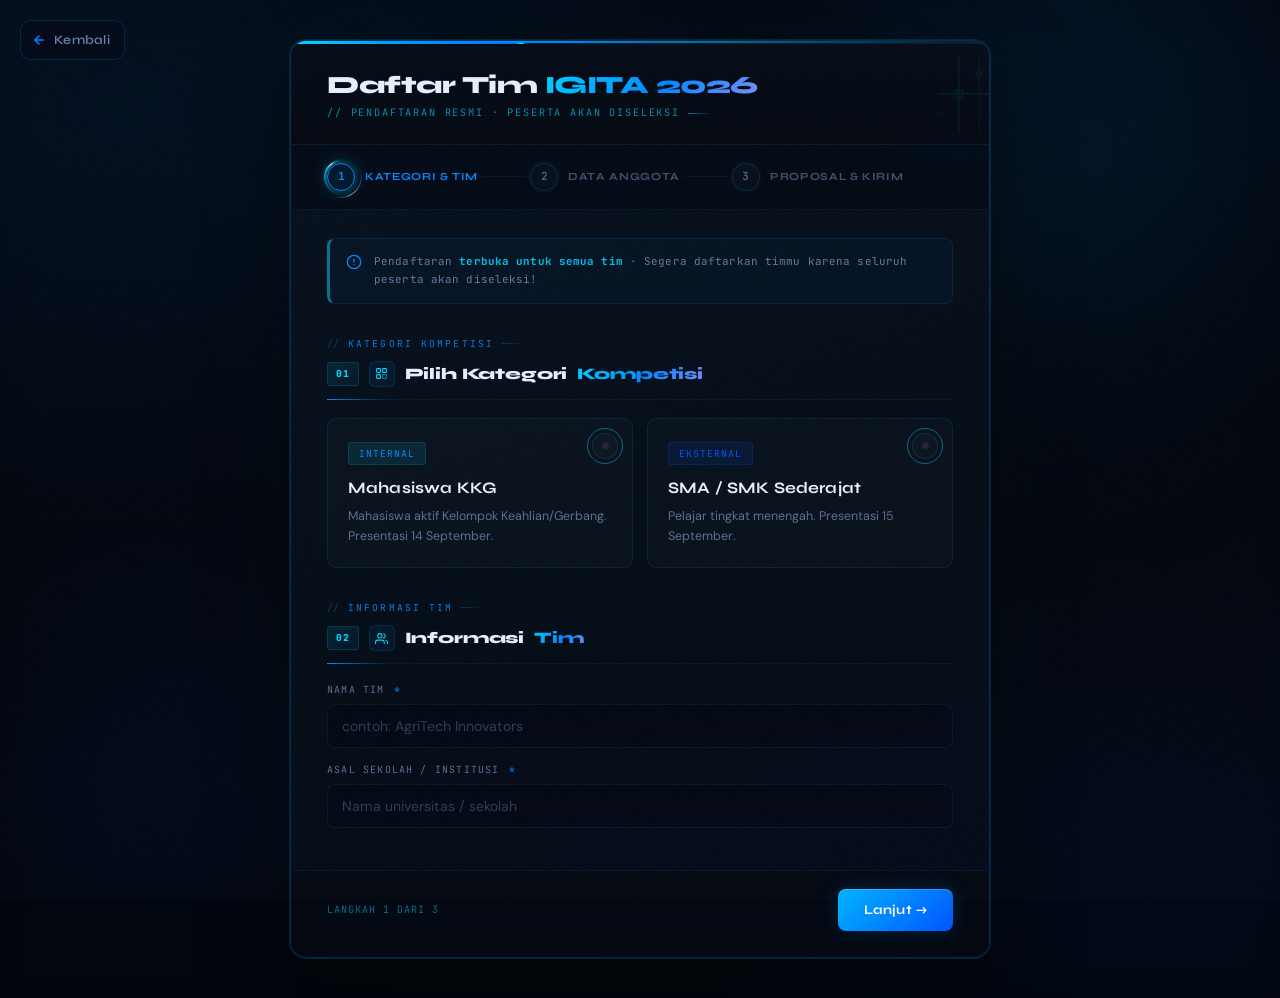
==== commit 00093057: "update visual" ====
--- a/daftar.html
+++ b/daftar.html
@@ -90,14 +90,14 @@
     }
     @keyframes stepPulse {
       0%, 100% {
-        box-shadow: 0 0 0 3px rgba(0,212,255,0.06),
-                    0 0 14px rgba(0,212,255,0.20),
-                    inset 0 0 8px rgba(0,136,255,0.06);
+        box-shadow: 0 0 0 4px rgba(0,212,255,0.06),
+                    0 0 18px rgba(0,212,255,0.22),
+                    inset 0 0 10px rgba(0,136,255,0.08);
       }
       50% {
-        box-shadow: 0 0 0 6px rgba(0,212,255,0.04),
-                    0 0 32px rgba(0,212,255,0.36),
-                    inset 0 0 12px rgba(0,136,255,0.12);
+        box-shadow: 0 0 0 7px rgba(0,212,255,0.04),
+                    0 0 36px rgba(0,212,255,0.42),
+                    inset 0 0 16px rgba(0,136,255,0.16);
       }
     }
 
@@ -110,47 +110,56 @@
     .reg-step.active .step-num::after {
       content: '';
       position: absolute;
-      inset: -6px;
+      inset: -4px;
       border-radius: 50%;
       background: conic-gradient(
         from 0deg,
         rgba(0,212,255,0)      0%,
-        rgba(0,212,255,0)     52%,
-        rgba(0,160,255,0.22)  64%,
-        rgba(0,200,255,0.62)  75%,
-        rgba(0,220,255,0.92)  85%,
-        rgba(180,240,255,1)   90%,
-        rgba(0,212,255,0.45)  95%,
+        rgba(0,212,255,0)     50%,
+        rgba(0,160,255,0.18)  62%,
+        rgba(0,200,255,0.55)  73%,
+        rgba(0,220,255,0.9)   83%,
+        rgba(180,245,255,1)   89%,
+        rgba(0,212,255,0.38)  94%,
         rgba(0,212,255,0)    100%
       );
-      -webkit-mask: radial-gradient(farthest-side, transparent calc(100% - 3.5px), black calc(100% - 0.8px));
-      mask:         radial-gradient(farthest-side, transparent calc(100% - 3.5px), black calc(100% - 0.8px));
-      animation: arcSpin 1.35s linear infinite;
+      -webkit-mask: radial-gradient(farthest-side, transparent calc(100% - 3px), black calc(100% - 0.5px));
+      mask:         radial-gradient(farthest-side, transparent calc(100% - 3px), black calc(100% - 0.5px));
+      animation: arcSpin 1.2s linear infinite;
       z-index: -1;
-      filter: drop-shadow(0 0 4px rgba(0,212,255,0.75));
+      filter: drop-shadow(0 0 5px rgba(0,212,255,0.85));
     }
 
     /* ── Inner arc: violet/indigo counter-spin ── */
     .reg-step.active .step-num::before {
       content: '';
       position: absolute;
-      inset: -11px;
+      inset: -8px;
       border-radius: 50%;
+      border: none;
       background: conic-gradient(
         from 200deg,
         rgba(129,140,248,0)    0%,
-        rgba(129,140,248,0)   58%,
-        rgba(99,102,241,0.18) 70%,
-        rgba(129,140,248,0.5) 80%,
-        rgba(168,175,255,0.8) 87%,
-        rgba(129,140,248,0.3) 93%,
+        rgba(129,140,248,0)   55%,
+        rgba(99,102,241,0.15) 68%,
+        rgba(129,140,248,0.45) 78%,
+        rgba(168,175,255,0.82) 86%,
+        rgba(129,140,248,0.28) 92%,
         rgba(129,140,248,0)  100%
       );
-      -webkit-mask: radial-gradient(farthest-side, transparent calc(100% - 2.5px), black calc(100% - 0.6px));
-      mask:         radial-gradient(farthest-side, transparent calc(100% - 2.5px), black calc(100% - 0.6px));
-      animation: arcSpinReverse 2.1s linear infinite;
+      -webkit-mask: radial-gradient(farthest-side, transparent calc(100% - 2px), black calc(100% - 0.5px));
+      mask:         radial-gradient(farthest-side, transparent calc(100% - 2px), black calc(100% - 0.5px));
+      animation: arcSpinReverse 2s linear infinite;
       z-index: -1;
-      filter: drop-shadow(0 0 3px rgba(129,140,248,0.55));
+      filter: drop-shadow(0 0 3px rgba(129,140,248,0.6));
+    }
+
+    /* Override ::before for done/inactive steps (from style.css they have track ring) */
+    .reg-step:not(.active) .step-num::before {
+      animation: none;
+    }
+    .reg-step.done .step-num::after {
+      display: none;
     }
 
     /* ── Member card role color variants ── */
@@ -203,17 +212,13 @@
       vertical-align: middle; margin: 0 6px;
     }
 
-    /* ── File upload zone improved on drag ── */
-    .file-upload-wrap.drag-over {
-      border-color: var(--accent) !important;
-      background: rgba(0,136,255,0.06) !important;
-      box-shadow: 0 0 20px rgba(0,136,255,0.15);
-    }
-
-    /* ── Agreement hover fill ── */
+    /* ── File upload drag-over (handled in style.css) ── */
+
+    /* ── Agreement checked state ── */
     .form-agreement:has(.custom-checkbox-input:checked) {
-      border-color: rgba(0,212,255,0.25);
-      background: rgba(0,136,255,0.04);
+      border-color: rgba(0,212,255,0.3);
+      background: rgba(0,136,255,0.05);
+      box-shadow: 0 0 20px rgba(0,136,255,0.08);
     }
   </style>
 </head>
@@ -276,17 +281,17 @@
       <!-- Step Indicator -->
       <div class="reg-steps" id="reg-steps" aria-label="Langkah pendaftaran">
         <div class="reg-step active" data-step="1">
-          <div class="step-num">1</div>
+          <div class="step-num"><span class="step-num-txt">1</span></div>
           <div class="step-label">Kategori &amp; Tim</div>
         </div>
         <div class="step-connector" id="conn-1-2"></div>
         <div class="reg-step" data-step="2">
-          <div class="step-num">2</div>
+          <div class="step-num"><span class="step-num-txt">2</span></div>
           <div class="step-label">Data Anggota</div>
         </div>
         <div class="step-connector" id="conn-2-3"></div>
         <div class="reg-step" data-step="3">
-          <div class="step-num">3</div>
+          <div class="step-num"><span class="step-num-txt">3</span></div>
           <div class="step-label">Proposal &amp; Kirim</div>
         </div>
       </div>
@@ -505,11 +510,17 @@
               <label class="form-label" for="proposal-file">File Proposal (PDF) <span class="req">*</span></label>
               <div class="file-upload-wrap" id="file-upload-zone">
                 <input type="file" id="proposal-file" accept="application/pdf" class="file-input-hidden">
+                <div class="file-upload-icon" aria-hidden="true">
+                  <svg width="16" height="16" viewBox="0 0 24 24" fill="none" stroke="currentColor" stroke-width="1.6" stroke-linecap="round" stroke-linejoin="round"><path d="M21 15v4a2 2 0 0 1-2 2H5a2 2 0 0 1-2-2v-4"/><polyline points="17 8 12 3 7 8"/><line x1="12" y1="3" x2="12" y2="15"/></svg>
+                </div>
+                <div class="file-upload-meta">
+                  <div class="file-upload-hint">Seret file ke sini atau pilih file PDF</div>
+                  <span class="file-upload-name" id="proposal-file-name">Belum ada file dipilih</span>
+                </div>
                 <label for="proposal-file" class="file-upload-btn">
-                  <svg width="15" height="15" viewBox="0 0 24 24" fill="none" stroke="currentColor" stroke-width="2" stroke-linecap="round" stroke-linejoin="round"><path d="M21 15v4a2 2 0 0 1-2 2H5a2 2 0 0 1-2-2v-4"/><polyline points="17 8 12 3 7 8"/><line x1="12" y1="3" x2="12" y2="15"/></svg>
-                  Upload PDF
+                  <svg width="11" height="11" viewBox="0 0 24 24" fill="none" stroke="currentColor" stroke-width="2.2" stroke-linecap="round" stroke-linejoin="round"><path d="M21 15v4a2 2 0 0 1-2 2H5a2 2 0 0 1-2-2v-4"/><polyline points="17 8 12 3 7 8"/><line x1="12" y1="3" x2="12" y2="15"/></svg>
+                  Pilih File
                 </label>
-                <span class="file-upload-name" id="proposal-file-name">Belum ada file dipilih</span>
               </div>
               <div class="form-helper">Format: PDF · Maks. 10MB · Gunakan template proposal resmi IGITA 2026.</div>
               <div class="form-error" id="err-proposal-file">File proposal wajib diunggah.</div>
@@ -554,7 +565,7 @@
             <label for="agree-check" class="custom-checkbox-label">
               <span class="custom-checkbox-box">
                 <svg class="custom-checkbox-icon" width="11" height="11" viewBox="0 0 12 12" fill="none" stroke="currentColor" stroke-width="2.5" stroke-linecap="round" stroke-linejoin="round">
-                  <polyline points="2 6 5 9 10 3"/>
+                  <polyline class="cb-path" points="2 6 5 9 10 3"/>
                 </svg>
               </span>
               <span>Saya menyatakan bahwa seluruh informasi yang diisi adalah <strong>benar dan dapat dipertanggungjawabkan</strong>. Saya telah membaca dan menyetujui seluruh ketentuan IGITA 2026.</span>
--- a/style.css
+++ b/style.css
@@ -49,70 +49,208 @@
 body.is-loading { overflow: hidden; }
 
 /* ============================================================
-   LOADING SCREEN
+   LOADING SCREEN — Cinematic Ring Edition
    ============================================================ */
 .loader-screen {
   position: fixed; inset: 0;
-  background: var(--bg);
+  background: #030812;
   z-index: 99999;
   display: flex;
   align-items: center;
   justify-content: center;
-  transition: opacity 0.5s ease, visibility 0.5s ease;
+  transition: opacity 0.65s cubic-bezier(0.4,0,0.2,1),
+              visibility 0.65s cubic-bezier(0.4,0,0.2,1);
 }
 .loader-screen.hidden {
   opacity: 0;
   visibility: hidden;
   pointer-events: none;
 }
+
+/* Ambient glow blobs */
+.loader-bg-glow {
+  position: absolute;
+  border-radius: 50%;
+  filter: blur(80px);
+  pointer-events: none;
+}
+.loader-bg-glow--a {
+  width: 420px; height: 420px;
+  background: radial-gradient(circle, rgba(0,136,255,0.12) 0%, transparent 70%);
+  top: 50%; left: 50%;
+  transform: translate(-50%, -50%);
+  animation: glowPulseA 3s ease-in-out infinite;
+}
+.loader-bg-glow--b {
+  width: 260px; height: 260px;
+  background: radial-gradient(circle, rgba(0,212,255,0.08) 0%, transparent 70%);
+  top: 50%; left: 50%;
+  transform: translate(-50%, -50%);
+  animation: glowPulseB 2.2s ease-in-out infinite 0.4s;
+}
+@keyframes glowPulseA {
+  0%, 100% { opacity: 0.7; transform: translate(-50%, -50%) scale(1); }
+  50%       { opacity: 1;   transform: translate(-50%, -50%) scale(1.12); }
+}
+@keyframes glowPulseB {
+  0%, 100% { opacity: 0.5; transform: translate(-50%, -50%) scale(1); }
+  50%       { opacity: 0.9; transform: translate(-50%, -50%) scale(0.88); }
+}
+
+/* Scan line texture */
+.loader-scanlines {
+  position: absolute; inset: 0; pointer-events: none; z-index: 1;
+  background: repeating-linear-gradient(
+    to bottom,
+    transparent 0px,
+    transparent 2px,
+    rgba(0,212,255,0.015) 2px,
+    rgba(0,212,255,0.015) 4px
+  );
+}
+
+/* Main content stack */
 .loader-content {
+  position: relative; z-index: 2;
   display: flex;
   flex-direction: column;
   align-items: center;
-  gap: 16px;
+  gap: 20px;
+  animation: loaderFadeIn 0.5s ease forwards;
+}
+@keyframes loaderFadeIn {
+  from { opacity: 0; transform: translateY(10px); }
+  to   { opacity: 1; transform: translateY(0); }
+}
+
+/* ── Ring progress ── */
+.loader-ring-wrap {
+  position: relative;
+  width: 160px; height: 160px;
+}
+.loader-ring-svg {
+  width: 160px; height: 160px;
+  position: absolute; inset: 0;
+  transform: rotate(-90deg);
+}
+
+/* Track: faint circle */
+.loader-ring-track {
+  stroke: rgba(0,136,255,0.1);
+}
+
+/* Progress arc */
+.loader-ring-progress {
+  stroke: url(#ringGrad);
+  transition: stroke-dashoffset 0.35s cubic-bezier(0.4, 0, 0.2, 1);
+  filter: drop-shadow(0 0 6px rgba(0,212,255,0.5));
+}
+
+/* Inner deco ring */
+.loader-ring-inner {
+  stroke: rgba(0,136,255,0.06);
+}
+
+/* Logo + percentage centered in ring */
+.loader-ring-center {
+  position: absolute; inset: 0;
+  display: flex; flex-direction: column;
+  align-items: center; justify-content: center;
+  gap: 4px;
 }
 .loader-logo {
-  height: 72px;
-  width: auto;
+  height: 44px; width: auto;
   filter: brightness(0) saturate(100%)
           invert(72%) sepia(97%)
           saturate(400%) hue-rotate(160deg)
           brightness(105%);
-  animation: loaderPulse 1.5s ease-in-out infinite;
-}
-.loader-title {
-  font-family: 'Syne', sans-serif;
-  font-weight: 800;
-  font-size: 1.4rem;
-  color: var(--text);
-  letter-spacing: 0.04em;
-}
-.loader-title span { color: var(--accent); margin-left: 4px; }
-.loader-bar-wrap {
-  width: 180px;
-  height: 3px;
-  background: rgba(255,255,255,0.08);
-  border-radius: 99px;
-  overflow: hidden;
-}
-.loader-bar {
-  height: 100%;
-  width: 0%;
-  background: var(--accent);
+  animation: loaderPulse 2s ease-in-out infinite;
+}
+.loader-pct {
+  font-family: 'JetBrains Mono', monospace;
+  font-size: 1.05rem; font-weight: 700;
+  color: var(--accent);
+  letter-spacing: -0.02em;
+  line-height: 1;
+  text-shadow: 0 0 12px rgba(0,212,255,0.5);
+}
+.loader-pct span { font-size: 0.6em; opacity: 0.7; }
+
+/* Orbiting dot */
+.loader-orbit {
+  position: absolute; inset: 0;
+  animation: orbitSpin 1.8s linear infinite;
+}
+.loader-orbit-dot {
+  position: absolute;
+  top: 7px; left: 50%;
+  transform: translateX(-50%);
+  width: 6px; height: 6px;
+  border-radius: 50%;
+  background: #00d4ff;
+  box-shadow: 0 0 8px 2px rgba(0,212,255,0.7);
+}
+@keyframes orbitSpin {
+  from { transform: rotate(0deg); }
+  to   { transform: rotate(360deg); }
+}
+
+/* ── Brand name ── */
+.loader-brand {
+  display: flex; align-items: baseline; gap: 8px;
+  font-family: 'Syne', sans-serif; font-weight: 800;
+  letter-spacing: 0.06em;
+}
+.loader-brand-name {
+  font-size: 2rem; color: var(--text);
+  text-shadow: 0 0 30px rgba(255,255,255,0.15);
+}
+.loader-brand-year {
+  font-size: 1.5rem; color: var(--accent);
+  text-shadow: 0 0 20px rgba(0,212,255,0.4);
+}
+
+/* Tagline */
+.loader-tagline {
+  font-family: 'JetBrains Mono', monospace;
+  font-size: 0.52rem;
+  color: rgba(107,127,168,0.45);
+  letter-spacing: 0.08em;
+  text-transform: uppercase;
+  text-align: center;
+  max-width: 280px;
+}
+
+/* ── Status bar ── */
+.loader-status-wrap {
+  display: flex; flex-direction: column; align-items: center; gap: 8px;
+  width: 200px;
+}
+.loader-status-bar {
+  width: 100%; height: 2px;
+  background: rgba(255,255,255,0.06);
+  border-radius: 99px; overflow: hidden;
+}
+.loader-status-fill {
+  height: 100%; width: 0%;
+  background: linear-gradient(90deg, #0055ff, #00d4ff);
   border-radius: 99px;
   transition: width 0.3s ease;
-  box-shadow: 0 0 8px rgba(0,212,255,0.5);
+  box-shadow: 0 0 8px rgba(0,212,255,0.6);
 }
 .loader-text {
   font-family: 'JetBrains Mono', monospace;
-  font-size: 0.65rem;
-  color: var(--muted);
+  font-size: 0.58rem;
+  color: rgba(107,127,168,0.6);
   letter-spacing: 0.1em;
   text-transform: uppercase;
-}
+  text-align: center;
+}
+
+/* Shared keyframes */
 @keyframes loaderPulse {
-  0%, 100% { opacity: 1; transform: scale(1); }
-  50% { opacity: 0.7; transform: scale(0.96); }
+  0%, 100% { opacity: 1;   transform: scale(1); }
+  50%       { opacity: 0.75; transform: scale(0.94); }
 }
 
 /* Skip Link */
@@ -1048,7 +1186,7 @@
   .footer-logo-text { font-size: 0.88rem; }
 
   /* File upload wrap jadi kolom di layar kecil */
-  .file-upload-wrap { flex-direction: column; align-items: flex-start; gap: 8px; }
+  .file-upload-wrap { gap: 10px; }
   .file-upload-name { font-size: 0.78rem; }
 
   /* Confirm modal full width di mobile */
@@ -1225,46 +1363,119 @@
   display: flex; align-items: center; gap: 10px; flex-shrink: 0;
 }
 .step-num {
-  width: 32px; height: 32px; border-radius: 50%;
+  width: 28px; height: 28px; border-radius: 50%;
   border: 1.5px solid rgba(0,136,255,0.2);
   display: flex; align-items: center; justify-content: center;
   font-family: 'JetBrains Mono', monospace;
-  font-size: 0.75rem; font-weight: 700;
-  color: var(--muted); transition: all 0.35s cubic-bezier(0.4,0,0.2,1); flex-shrink: 0;
+  font-size: 0.7rem; font-weight: 700;
+  color: rgba(107,127,168,0.7);
+  transition: color 0.3s ease, border-color 0.3s ease,
+              background 0.3s ease, box-shadow 0.35s ease;
+  flex-shrink: 0;
   background: rgba(255,255,255,0.02);
-  position: relative;
-  z-index: 0;
-  isolation: isolate;
-}
+  position: relative; z-index: 0; isolation: isolate;
+  /* Outer ring track */
+}
+/* Faint track ring always present */
+.step-num::before {
+  content: '';
+  position: absolute; inset: -3px; border-radius: 50%;
+  border: 1px solid rgba(0,136,255,0.08);
+  pointer-events: none;
+}
+/* Number text layer (fades out on done) */
+.step-num-txt {
+  position: relative; z-index: 1;
+  transition: opacity 0.2s ease;
+}
+
+/* Injected SVG checkmark for done state */
+.step-num .step-done-svg {
+  position: absolute; z-index: 2;
+  display: none;
+}
+.step-num .step-done-path {
+  stroke-dasharray: 18;
+  stroke-dashoffset: 18;
+  opacity: 0;
+}
+
 .step-label {
   font-family: 'Syne', sans-serif; font-size: 0.68rem; font-weight: 700;
-  text-transform: uppercase; letter-spacing: 0.06em; color: var(--muted);
+  text-transform: uppercase; letter-spacing: 0.06em; color: rgba(107,127,168,0.6);
   transition: color 0.3s; white-space: nowrap;
 }
+
+/* ── Connector ────────────────────────────────── */
 .step-connector {
-  flex: 0 0 40px; height: 1px;
-  background: rgba(0,136,255,0.12);
-  margin: 0 6px; flex-shrink: 0;
+  flex: 0 0 44px; height: 1.5px;
+  background: rgba(0,136,255,0.1);
+  margin: 0 4px; flex-shrink: 0;
+  position: relative; overflow: hidden;
+  border-radius: 2px;
   transition: background 0.4s, box-shadow 0.4s;
-  position: relative;
-}
+}
+/* Flowing light on done */
+.step-connector.done::after {
+  content: '';
+  position: absolute; top: 0; left: -60%; width: 60%; height: 100%;
+  background: linear-gradient(90deg, transparent, rgba(0,212,255,0.9), transparent);
+  animation: conn-flow 1.2s ease forwards;
+}
+@keyframes conn-flow {
+  from { left: -60%; opacity: 1; }
+  to   { left: 110%; opacity: 0.4; }
+}
+
+/* ── Active state ─────────────────────────────── */
 .reg-step.active .step-num {
   border-color: var(--accent);
-  background: rgba(0,136,255,0.12);
+  background: rgba(0,136,255,0.1);
   color: var(--accent);
-  box-shadow: 0 0 0 4px rgba(0,212,255,0.08), 0 0 16px rgba(0,212,255,0.25);
+  box-shadow:
+    0 0 0 4px rgba(0,212,255,0.07),
+    0 0 18px rgba(0,212,255,0.28);
+}
+.reg-step.active .step-num::before {
+  border-color: rgba(0,212,255,0.15);
 }
 .reg-step.active .step-label { color: var(--accent); }
+
+/* ── Done state ───────────────────────────────── */
 .reg-step.done .step-num {
-  border-color: var(--accent);
-  background: linear-gradient(135deg, #00d4ff, #0066ff);
-  color: var(--bg);
-  box-shadow: 0 0 12px rgba(0,212,255,0.35);
-}
-.reg-step.done .step-label { color: rgba(0,212,255,0.7); }
+  border-color: rgba(0,212,255,0.6);
+  background: linear-gradient(135deg, #00d4ff 0%, #0066ff 100%);
+  box-shadow:
+    0 0 0 3px rgba(0,212,255,0.12),
+    0 0 14px rgba(0,212,255,0.45),
+    0 0 28px rgba(0,136,255,0.18);
+}
+.reg-step.done .step-num::before {
+  border-color: rgba(0,212,255,0.22);
+  animation: step-done-ring 2s ease-out infinite;
+}
+/* Number stays visible on done */
+.reg-step.done .step-num-txt  { opacity: 1; color: #fff; font-weight: 800; }
+.reg-step.done .step-done-svg { display: none; }
+.reg-step.done .step-label { color: rgba(0,212,255,0.75); }
 .step-connector.done {
   background: linear-gradient(90deg, #00d4ff, #0066ff);
-  box-shadow: 0 0 6px rgba(0,136,255,0.4);
+  box-shadow: 0 0 6px rgba(0,136,255,0.45);
+}
+
+@keyframes step-done-ring {
+  0%   { transform: scale(1);    opacity: 0.6; }
+  60%  { transform: scale(1.55); opacity: 0; }
+  100% { transform: scale(1.55); opacity: 0; }
+}
+@keyframes step-check-draw {
+  from { stroke-dashoffset: 18; opacity: 0; }
+  to   { stroke-dashoffset: 0;  opacity: 1; }
+}
+@keyframes step-num-pop {
+  0%   { transform: scale(0.7); }
+  65%  { transform: scale(1.12); }
+  100% { transform: scale(1); }
 }
 
 /* Form Body */
@@ -1320,18 +1531,68 @@
 .cat-card-desc { font-size: 0.78rem; color: rgba(107,127,168,0.85); line-height: 1.6; }
 .cat-check {
   position: absolute; top: 14px; right: 14px;
-  width: 22px; height: 22px; border-radius: 50%;
+  width: 26px; height: 26px; border-radius: 50%;
   border: 1.5px solid rgba(0,136,255,0.2); background: rgba(255,255,255,0.02);
   display: flex; align-items: center; justify-content: center;
-  transition: all 0.25s;
-}
+  transition: border-color 0.25s ease, background 0.25s ease, box-shadow 0.3s ease;
+  overflow: visible;
+}
+/* Dot shown in unchecked state */
+.cat-check::before {
+  content: ''; width: 7px; height: 7px; border-radius: 50%;
+  background: rgba(255,255,255,0.08); transition: opacity 0.2s ease;
+}
+.cat-check::after { display: none; }
+
+/* ── Selected state ─────────────────────────────────────── */
 .cat-select-card.selected .cat-check {
   border-color: var(--accent);
-  background: linear-gradient(135deg, #00d4ff, #0066ff);
-  box-shadow: 0 0 10px rgba(0,212,255,0.4);
-}
-.cat-check::after { content: ''; width: 5px; height: 8px; border: 2px solid var(--bg); border-top: none; border-left: none; transform: rotate(45deg) translate(-1px,-1px); opacity: 0; transition: opacity 0.2s; }
-.cat-select-card.selected .cat-check::after { opacity: 1; }
+  background: linear-gradient(135deg, #00d4ff 0%, #0066ff 100%);
+  box-shadow:
+    0 0 0 3px rgba(0,212,255,0.18),
+    0 0 14px rgba(0,212,255,0.55),
+    0 0 28px rgba(0,212,255,0.2);
+  animation: cat-check-pop 0.38s cubic-bezier(0.34,1.56,0.64,1) forwards;
+}
+.cat-select-card.selected .cat-check::before { opacity: 0; }
+
+/* Outer pulse ring */
+.cat-select-card.selected .cat-check .cat-check-ring {
+  animation: cat-ring-pulse 1.9s ease-out infinite;
+}
+
+/* SVG checkmark draw */
+.cat-check .cat-check-svg {
+  display: none; /* shown only when selected via JS injection */
+  position: absolute;
+}
+.cat-select-card.selected .cat-check .cat-check-svg {
+  display: block;
+}
+.cat-check .cat-check-path {
+  stroke-dasharray: 20;
+  stroke-dashoffset: 20;
+  opacity: 0;
+}
+.cat-select-card.selected .cat-check .cat-check-path {
+  animation: cat-check-draw 0.28s ease 0.12s forwards;
+}
+
+/* ── Keyframes ───────────────────────────────────────────── */
+@keyframes cat-check-pop {
+  0%   { transform: scale(0.55); opacity: 0.5; }
+  65%  { transform: scale(1.18); }
+  100% { transform: scale(1);   opacity: 1; }
+}
+@keyframes cat-check-draw {
+  from { stroke-dashoffset: 20; opacity: 0; }
+  to   { stroke-dashoffset: 0;  opacity: 1; }
+}
+@keyframes cat-ring-pulse {
+  0%   { transform: scale(1);   opacity: 0.55; }
+  70%  { transform: scale(1.7); opacity: 0; }
+  100% { transform: scale(1.7); opacity: 0; }
+}
 
 /* Form Fields */
 /* ── Form section label: matches homepage .section-label ── */
@@ -1470,46 +1731,93 @@
 .file-input-hidden { display: none; }
 .file-upload-wrap {
   display: flex;
+  flex-direction: column;
   align-items: center;
-  gap: 14px;
-  padding: 12px 16px;
-  background: rgba(3,8,20,0.8);
-  border: 1px dashed rgba(0,136,255,0.2);
-  border-radius: 10px;
-  transition: border-color 0.2s, background 0.2s;
-}
-.file-upload-wrap:hover { border-color: rgba(0,212,255,0.35); background: rgba(0,136,255,0.03); }
+  justify-content: center;
+  gap: 10px;
+  padding: 28px 20px;
+  background: rgba(3,8,20,0.7);
+  border: 1.5px dashed rgba(0,136,255,0.22);
+  border-radius: 12px;
+  transition: border-color 0.25s, background 0.25s, box-shadow 0.3s;
+  cursor: pointer;
+  text-align: center;
+  position: relative;
+  overflow: hidden;
+}
+.file-upload-wrap::before {
+  content: '';
+  position: absolute; inset: 0; border-radius: 12px;
+  background: radial-gradient(ellipse at 50% 0%, rgba(0,212,255,0.04) 0%, transparent 70%);
+  opacity: 0; transition: opacity 0.3s;
+  pointer-events: none;
+}
+.file-upload-wrap:hover {
+  border-color: rgba(0,212,255,0.45);
+  background: rgba(0,136,255,0.04);
+  box-shadow: 0 0 24px rgba(0,136,255,0.1), inset 0 0 20px rgba(0,212,255,0.03);
+}
+.file-upload-wrap:hover::before { opacity: 1; }
+
+/* Big upload icon */
+.file-upload-icon {
+  width: 52px; height: 52px; border-radius: 12px;
+  background: rgba(0,136,255,0.08);
+  border: 1px solid rgba(0,136,255,0.18);
+  display: flex; align-items: center; justify-content: center;
+  color: var(--accent);
+  transition: all 0.25s;
+  box-shadow: 0 0 16px rgba(0,136,255,0.1);
+}
+.file-upload-wrap:hover .file-upload-icon {
+  background: rgba(0,136,255,0.14);
+  border-color: rgba(0,212,255,0.35);
+  box-shadow: 0 0 24px rgba(0,136,255,0.2);
+  transform: translateY(-2px);
+}
+
+/* Hint text */
+.file-upload-hint {
+  font-family: 'JetBrains Mono', monospace;
+  font-size: 0.65rem; color: rgba(107,127,168,0.6);
+  letter-spacing: 0.04em; text-transform: uppercase;
+}
+
 .file-upload-btn {
   display: inline-flex;
   align-items: center;
-  gap: 8px;
-  background: rgba(0,136,255,0.1);
-  border: 1px solid rgba(0,136,255,0.3);
+  gap: 7px;
+  background: linear-gradient(135deg, rgba(0,180,255,0.15), rgba(0,90,255,0.1));
+  border: 1px solid rgba(0,136,255,0.35);
   color: var(--accent);
-  padding: 9px 18px;
+  padding: 8px 20px;
   border-radius: 8px;
   font-family: 'Syne', sans-serif;
-  font-size: 0.8rem;
-  font-weight: 600;
+  font-size: 0.78rem;
+  font-weight: 700;
   cursor: pointer;
   transition: all 0.25s;
   white-space: nowrap;
-  min-height: 38px;
-  box-shadow: 0 0 12px rgba(0,136,255,0.08);
+  min-height: 36px;
+  letter-spacing: 0.02em;
+  box-shadow: 0 0 14px rgba(0,136,255,0.1), inset 0 1px 0 rgba(255,255,255,0.06);
 }
 .file-upload-btn:hover {
-  background: var(--accent);
+  background: linear-gradient(135deg, #00b4ff, #0055ff);
   color: #fff;
   border-color: transparent;
-  box-shadow: 0 0 20px rgba(0,136,255,0.3), 0 4px 12px rgba(0,0,0,0.3);
+  box-shadow: 0 0 24px rgba(0,136,255,0.35), 0 4px 14px rgba(0,0,0,0.3);
   transform: translateY(-1px);
 }
+
 .file-upload-name {
-  font-size: 0.82rem;
-  color: var(--muted);
+  font-size: 0.72rem;
+  font-family: 'JetBrains Mono', monospace;
+  color: rgba(107,127,168,0.7);
   overflow: hidden;
   text-overflow: ellipsis;
   white-space: nowrap;
+  max-width: 100%;
 }
 
 .form-helper {
@@ -1532,48 +1840,96 @@
 /* Agreement */
 .form-agreement {
   display: flex; align-items: flex-start; gap: 12px; margin-top: 18px;
-  padding: 16px; background: rgba(3,8,20,0.6);
+  padding: 16px 18px; background: rgba(3,8,20,0.6);
   border: 1px solid rgba(0,136,255,0.12);
-  border-radius: 10px; cursor: pointer;
-  transition: border-color 0.2s, background 0.2s;
-}
-.form-agreement:hover { border-color: rgba(0,212,255,0.28); background: rgba(0,136,255,0.03); }
+  border-radius: 12px; cursor: pointer;
+  transition: border-color 0.25s, background 0.25s, box-shadow 0.3s;
+}
+.form-agreement:hover {
+  border-color: rgba(0,212,255,0.28);
+  background: rgba(0,136,255,0.04);
+}
+.form-agreement:has(.custom-checkbox-input:checked) {
+  border-color: rgba(0,212,255,0.3);
+  background: rgba(0,136,255,0.05);
+  box-shadow: 0 0 20px rgba(0,136,255,0.08);
+}
 
 /* Sembunyikan checkbox asli */
 .custom-checkbox-input { display: none; }
 
 /* Label wrapper */
 .custom-checkbox-label {
-  display: flex; align-items: flex-start; gap: 10px;
-  font-size: 0.83rem; color: var(--muted); line-height: 1.5; cursor: pointer;
+  display: flex; align-items: flex-start; gap: 12px;
+  font-size: 0.83rem; color: var(--muted); line-height: 1.55; cursor: pointer;
   width: 100%;
 }
 .custom-checkbox-label strong { color: var(--text); }
 
 /* Kotak checkbox custom */
 .custom-checkbox-box {
-  width: 20px; height: 20px; min-width: 20px;
-  border: 1.5px solid rgba(0,136,255,0.25);
-  border-radius: 5px;
+  width: 22px; height: 22px; min-width: 22px;
+  border: 1.5px solid rgba(0,136,255,0.28);
+  border-radius: 6px;
   background: rgba(4,8,20,0.8);
   display: flex; align-items: center; justify-content: center;
-  transition: all 0.2s ease;
+  transition: border-color 0.22s, background 0.22s, box-shadow 0.3s, transform 0.25s;
   margin-top: 1px;
-}
+  position: relative;
+}
+.custom-checkbox-label:hover .custom-checkbox-box {
+  border-color: rgba(0,212,255,0.5);
+  background: rgba(0,136,255,0.08);
+}
+
+/* Outer pulse ring */
+.custom-checkbox-box::after {
+  content: '';
+  position: absolute; inset: -4px; border-radius: 9px;
+  border: 1.5px solid rgba(0,212,255,0.4);
+  opacity: 0; pointer-events: none;
+  transition: opacity 0.2s;
+}
+
+/* Animated SVG icon */
 .custom-checkbox-icon {
+  color: #fff;
+  display: block;
+}
+.cb-path {
+  stroke-dasharray: 16;
+  stroke-dashoffset: 16;
   opacity: 0;
-  color: #fff;
-  transition: opacity 0.2s ease;
+  transition: none;
 }
 
 /* Saat dicentang */
 .custom-checkbox-input:checked + .custom-checkbox-label .custom-checkbox-box {
-  background: var(--accent);
+  background: linear-gradient(135deg, #00d4ff 0%, #0055ff 100%);
   border-color: transparent;
-  box-shadow: 0 0 14px rgba(0,212,255,0.4);
-}
-.custom-checkbox-input:checked + .custom-checkbox-label .custom-checkbox-icon {
-  opacity: 1;
+  box-shadow: 0 0 0 3px rgba(0,212,255,0.18), 0 0 16px rgba(0,212,255,0.5);
+  animation: cb-pop 0.35s cubic-bezier(0.34,1.56,0.64,1) forwards;
+}
+.custom-checkbox-input:checked + .custom-checkbox-label .custom-checkbox-box::after {
+  animation: cb-ring 1.8s ease-out infinite;
+}
+.custom-checkbox-input:checked + .custom-checkbox-label .cb-path {
+  animation: cb-draw 0.28s ease 0.1s forwards;
+}
+
+@keyframes cb-pop {
+  0%   { transform: scale(0.7); }
+  65%  { transform: scale(1.15); }
+  100% { transform: scale(1); }
+}
+@keyframes cb-draw {
+  from { stroke-dashoffset: 16; opacity: 0; }
+  to   { stroke-dashoffset: 0;  opacity: 1; }
+}
+@keyframes cb-ring {
+  0%   { transform: scale(1);   opacity: 0.55; }
+  65%  { transform: scale(1.6); opacity: 0; }
+  100% { transform: scale(1.6); opacity: 0; }
 }
 
 /* Confirmation Modal */
@@ -1946,7 +2302,7 @@
   .reg-steps { padding: 10px 12px; }
   .reg-footer { padding: 12px 12px 16px; }
   .step-label { font-size: 0.58rem; }
-  .step-num { width: 28px; height: 28px; font-size: 0.68rem; }
+  .step-num { width: 24px; height: 24px; font-size: 0.62rem; }
   .cat-select-card { padding: 14px; }
   .member-card { padding: 14px 14px; }
   .form-input, .form-textarea, .form-select { padding: 10px 12px; font-size: 16px; }
@@ -1960,7 +2316,7 @@
   .confirm-btn-send { font-size: 0.78rem; padding: 10px 16px; }
   .confirm-val { font-size: 0.75rem; }
   .confirm-key { font-size: 0.75rem; min-width: 70px; }
-  .file-upload-wrap { flex-direction: column; align-items: flex-start; gap: 8px; }
+  .file-upload-wrap { gap: 10px; }
   .file-upload-btn { width: 100%; justify-content: center; }
 }
 
@@ -2361,20 +2717,19 @@
   transform: translateY(-2px);
   box-shadow: 0 0 12px rgba(0,212,255,0.35), 0 0 30px rgba(0,120,255,0.15), inset 0 1px 0 rgba(255,255,255,0.22);
 }
-/* ── File Upload: dashed border with hover glow ── */
+/* ── File Upload: full drop zone override ── */
 .file-upload-wrap {
   border-style: dashed;
-  transition: border-color 0.25s, background 0.25s;
-}
-.file-upload-wrap:hover {
-  border-color: rgba(0,212,255,0.42);
-  background: rgba(0,212,255,0.04);
-}
-.file-upload-btn {
-  transition: background 0.22s, color 0.22s, box-shadow 0.22s;
-}
-.file-upload-btn:hover {
-  box-shadow: 0 0 14px rgba(0,212,255,0.3);
+}
+.file-upload-wrap.drag-over {
+  border-color: var(--accent) !important;
+  background: rgba(0,212,255,0.05) !important;
+  box-shadow: 0 0 28px rgba(0,136,255,0.18), inset 0 0 20px rgba(0,212,255,0.04) !important;
+}
+.file-upload-wrap.drag-over .file-upload-icon {
+  transform: translateY(-4px) scale(1.05);
+  border-color: rgba(0,212,255,0.5);
+  box-shadow: 0 0 28px rgba(0,136,255,0.3);
 }
 
 /* ── Agreement block ── */
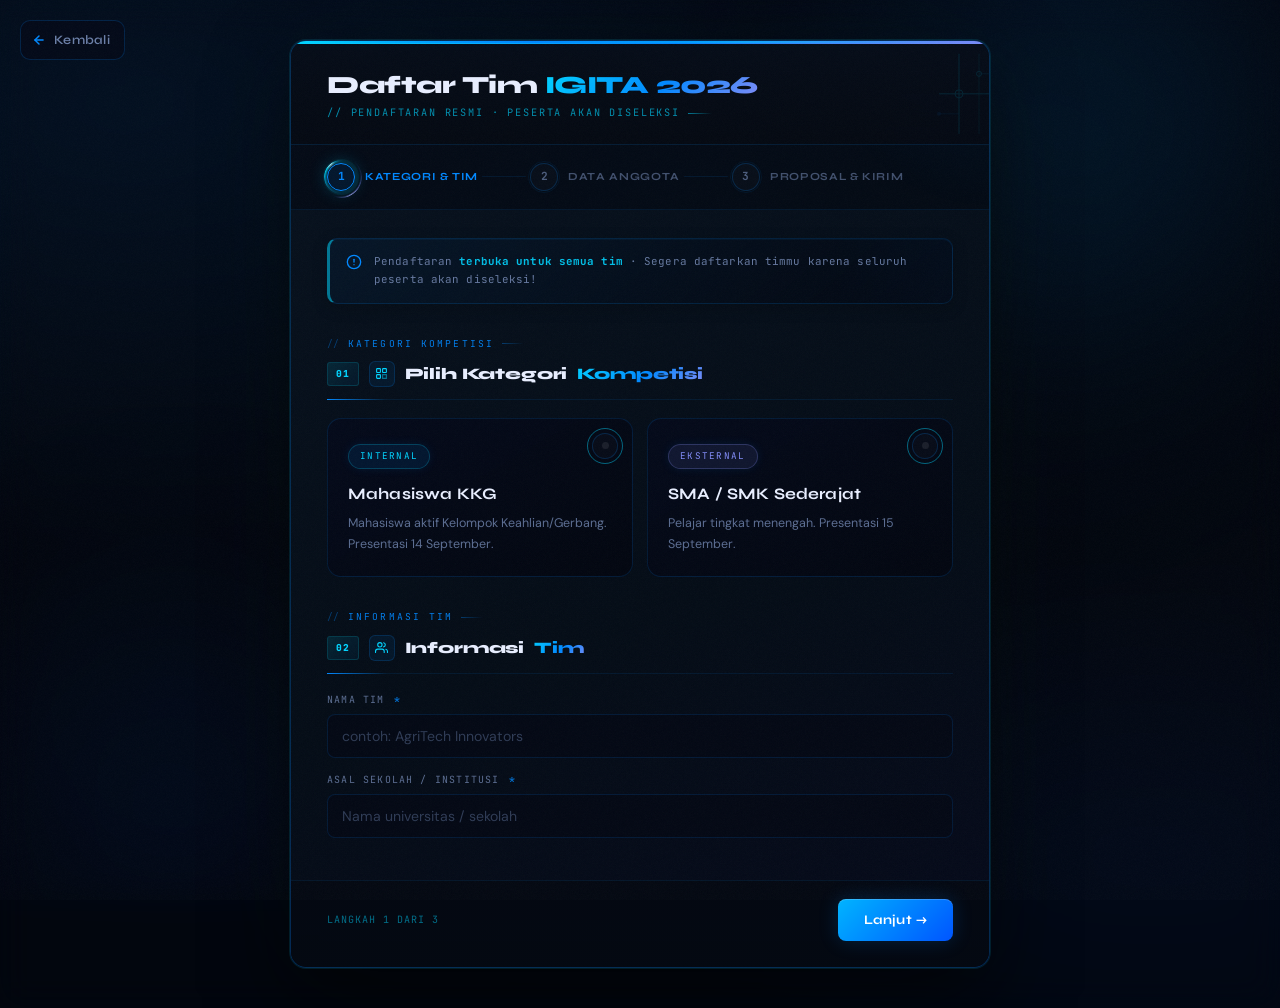
==== commit a7dc2104: "update tipis" ====
--- a/daftar.html
+++ b/daftar.html
@@ -51,26 +51,15 @@
     @keyframes orbFloat1 { 0% { transform: translate(0,0) scale(1); } 100% { transform: translate(-40px,40px) scale(1.08); } }
     @keyframes orbFloat2 { 0% { transform: translate(0,0) scale(1); } 100% { transform: translate(40px,-30px) scale(1.06); } }
 
-    /* ── Progress bar at very top of modal ── */
+    /* ── Progress bar at very top of modal — full gradient, dekoratif ── */
     .reg-progress-track {
       height: 3px; width: 100%;
-      background: rgba(0,136,255,0.08);
+      background: linear-gradient(90deg, #00d4ff 0%, #0088ff 55%, #818cf8 100%);
       overflow: hidden; position: relative;
+      box-shadow: 0 0 10px rgba(0,136,255,0.4);
     }
     .reg-progress-fill {
-      height: 100%; width: 33.33%;
-      background: linear-gradient(90deg, #00d4ff, #0066ff);
-      border-radius: 0 2px 2px 0;
-      transition: width 0.5s cubic-bezier(0.4,0,0.2,1);
-      box-shadow: 0 0 8px rgba(0,212,255,0.5);
-      position: relative;
-    }
-    .reg-progress-fill::after {
-      content: '';
-      position: absolute; right: 0; top: 50%; transform: translateY(-50%);
-      width: 6px; height: 6px; border-radius: 50%;
-      background: #00d4ff;
-      box-shadow: 0 0 8px rgba(0,212,255,0.9);
+      display: none;
     }
 
     /* ── Header circuit decoration ── */
--- a/style.css
+++ b/style.css
@@ -45,214 +45,283 @@
   padding-top: var(--status-h);
 }
 
-/* Body saat loading — cegah scroll */
+/* Body saat loading */
 body.is-loading { overflow: hidden; }
 
-/* ============================================================
-   LOADING SCREEN — Cinematic Ring Edition
-   ============================================================ */
+/* ================================================================
+   LOADING SCREEN — HUD Edition
+   ================================================================ */
 .loader-screen {
   position: fixed; inset: 0;
-  background: #030812;
+  background: #020810;
   z-index: 99999;
-  display: flex;
-  align-items: center;
-  justify-content: center;
-  transition: opacity 0.65s cubic-bezier(0.4,0,0.2,1),
-              visibility 0.65s cubic-bezier(0.4,0,0.2,1);
+  display: flex; align-items: center; justify-content: center;
+  transition: opacity 0.7s cubic-bezier(0.4,0,0.2,1),
+              visibility 0.7s cubic-bezier(0.4,0,0.2,1);
 }
 .loader-screen.hidden {
-  opacity: 0;
-  visibility: hidden;
+  opacity: 0; visibility: hidden; pointer-events: none;
+}
+
+/* ── Grid background ── */
+.loader-grid {
+  position: absolute; inset: 0; pointer-events: none;
+  background-image:
+    linear-gradient(rgba(0,136,255,0.04) 1px, transparent 1px),
+    linear-gradient(90deg, rgba(0,136,255,0.04) 1px, transparent 1px);
+  background-size: 48px 48px;
+  mask-image: radial-gradient(ellipse 70% 70% at 50% 50%, black 30%, transparent 100%);
+}
+
+/* ── Ambient glows ── */
+.loader-glow {
+  position: absolute; border-radius: 50%;
+  pointer-events: none; filter: blur(70px);
+}
+.loader-glow--core {
+  width: 380px; height: 380px;
+  background: radial-gradient(circle, rgba(0,120,255,0.14) 0%, transparent 70%);
+  top: 50%; left: 50%; transform: translate(-50%, -50%);
+  animation: glCore 3s ease-in-out infinite;
+}
+.loader-glow--outer {
+  width: 600px; height: 300px;
+  background: radial-gradient(ellipse, rgba(0,80,200,0.07) 0%, transparent 70%);
+  top: 50%; left: 50%; transform: translate(-50%, -50%);
+  animation: glCore 4s ease-in-out infinite 0.8s;
+}
+.loader-glow--side-l {
+  width: 200px; height: 400px;
+  background: radial-gradient(ellipse, rgba(0,180,255,0.06) 0%, transparent 70%);
+  top: 30%; left: -60px;
+  animation: glSide 5s ease-in-out infinite;
+}
+.loader-glow--side-r {
+  width: 200px; height: 400px;
+  background: radial-gradient(ellipse, rgba(0,80,255,0.06) 0%, transparent 70%);
+  top: 30%; right: -60px;
+  animation: glSide 5s ease-in-out infinite 1.5s;
+}
+@keyframes glCore {
+  0%,100% { opacity:0.7; transform:translate(-50%,-50%) scale(1); }
+  50%      { opacity:1;   transform:translate(-50%,-50%) scale(1.15); }
+}
+@keyframes glSide {
+  0%,100% { opacity:0.4; }
+  50%      { opacity:0.9; }
+}
+
+/* ── HUD Corners ── */
+.loader-corner {
+  position: absolute;
+  width: 28px; height: 28px;
   pointer-events: none;
 }
-
-/* Ambient glow blobs */
-.loader-bg-glow {
-  position: absolute;
-  border-radius: 50%;
-  filter: blur(80px);
+.loader-corner--tl { top: 20px; left: 20px;
+  border-top: 1.5px solid rgba(0,212,255,0.5);
+  border-left: 1.5px solid rgba(0,212,255,0.5); }
+.loader-corner--tr { top: 20px; right: 20px;
+  border-top: 1.5px solid rgba(0,212,255,0.5);
+  border-right: 1.5px solid rgba(0,212,255,0.5); }
+.loader-corner--bl { bottom: 20px; left: 20px;
+  border-bottom: 1.5px solid rgba(0,212,255,0.5);
+  border-left: 1.5px solid rgba(0,212,255,0.5); }
+.loader-corner--br { bottom: 20px; right: 20px;
+  border-bottom: 1.5px solid rgba(0,212,255,0.5);
+  border-right: 1.5px solid rgba(0,212,255,0.5); }
+
+/* ── HUD bars (top / bottom) ── */
+.loader-hud-top {
+  position: absolute; left: 0; right: 0;
+  display: flex; align-items: center; justify-content: center; gap: 10px;
+  font-family: 'JetBrains Mono', monospace;
+  font-size: 0.55rem; letter-spacing: 0.14em;
+  color: rgba(0,180,255,0.4); text-transform: uppercase;
   pointer-events: none;
 }
-.loader-bg-glow--a {
-  width: 420px; height: 420px;
-  background: radial-gradient(circle, rgba(0,136,255,0.12) 0%, transparent 70%);
-  top: 50%; left: 50%;
-  transform: translate(-50%, -50%);
-  animation: glowPulseA 3s ease-in-out infinite;
-}
-.loader-bg-glow--b {
-  width: 260px; height: 260px;
-  background: radial-gradient(circle, rgba(0,212,255,0.08) 0%, transparent 70%);
-  top: 50%; left: 50%;
-  transform: translate(-50%, -50%);
-  animation: glowPulseB 2.2s ease-in-out infinite 0.4s;
-}
-@keyframes glowPulseA {
-  0%, 100% { opacity: 0.7; transform: translate(-50%, -50%) scale(1); }
-  50%       { opacity: 1;   transform: translate(-50%, -50%) scale(1.12); }
-}
-@keyframes glowPulseB {
-  0%, 100% { opacity: 0.5; transform: translate(-50%, -50%) scale(1); }
-  50%       { opacity: 0.9; transform: translate(-50%, -50%) scale(0.88); }
-}
-
-/* Scan line texture */
-.loader-scanlines {
-  position: absolute; inset: 0; pointer-events: none; z-index: 1;
-  background: repeating-linear-gradient(
-    to bottom,
-    transparent 0px,
-    transparent 2px,
-    rgba(0,212,255,0.015) 2px,
-    rgba(0,212,255,0.015) 4px
-  );
-}
-
-/* Main content stack */
+.loader-hud-top    { top: 24px; }
+.loader-hud-dot {
+  display: inline-block; width: 4px; height: 4px;
+  border-radius: 50%; background: rgba(0,212,255,0.5);
+  animation: hudBlink 2s ease-in-out infinite;
+}
+.loader-hud-sep {
+  display: inline-block; width: 24px; height: 1px;
+  background: rgba(0,180,255,0.25);
+}
+@keyframes hudBlink {
+  0%,100% { opacity:0.5; } 50% { opacity:1; }
+}
+
+/* ── Main content ── */
 .loader-content {
   position: relative; z-index: 2;
-  display: flex;
-  flex-direction: column;
-  align-items: center;
-  gap: 20px;
-  animation: loaderFadeIn 0.5s ease forwards;
-}
-@keyframes loaderFadeIn {
-  from { opacity: 0; transform: translateY(10px); }
-  to   { opacity: 1; transform: translateY(0); }
-}
-
-/* ── Ring progress ── */
+  display: flex; flex-direction: column; align-items: center; gap: 22px;
+  animation: ldFadeIn 0.6s ease forwards;
+}
+@keyframes ldFadeIn {
+  from { opacity:0; transform:translateY(12px); }
+  to   { opacity:1; transform:translateY(0); }
+}
+
+/* ── Ring wrap ── */
 .loader-ring-wrap {
-  position: relative;
-  width: 160px; height: 160px;
-}
+  position: relative; width: 200px; height: 200px;
+}
+
+/* Deco spinning rings (CSS-only) */
+.loader-deco-ring {
+  position: absolute; border-radius: 50%; pointer-events: none;
+}
+.loader-deco-ring--a {
+  inset: -8px;
+  border: 1px dashed rgba(0,136,255,0.15);
+  animation: spinA 12s linear infinite;
+}
+.loader-deco-ring--b {
+  inset: -18px;
+  border: 1px solid transparent;
+  border-top-color: rgba(0,212,255,0.2);
+  border-bottom-color: rgba(0,80,255,0.15);
+  animation: spinB 8s linear infinite;
+}
+@keyframes spinA { to { transform: rotate(360deg); } }
+@keyframes spinB { to { transform: rotate(-360deg); } }
+
+/* SVG ring */
 .loader-ring-svg {
-  width: 160px; height: 160px;
+  width: 200px; height: 200px;
   position: absolute; inset: 0;
   transform: rotate(-90deg);
 }
-
-/* Track: faint circle */
+.loader-ring-ticks {
+  stroke: rgba(0,136,255,0.07);
+  stroke-dasharray: 3 10;
+}
 .loader-ring-track {
-  stroke: rgba(0,136,255,0.1);
-}
-
-/* Progress arc */
+  stroke: rgba(0,100,200,0.15);
+}
 .loader-ring-progress {
   stroke: url(#ringGrad);
-  transition: stroke-dashoffset 0.35s cubic-bezier(0.4, 0, 0.2, 1);
-  filter: drop-shadow(0 0 6px rgba(0,212,255,0.5));
-}
-
-/* Inner deco ring */
+  transition: stroke-dashoffset 0.38s cubic-bezier(0.4,0,0.2,1);
+  filter: drop-shadow(0 0 5px rgba(0,180,255,0.55)) drop-shadow(0 0 12px rgba(0,120,255,0.3));
+}
 .loader-ring-inner {
-  stroke: rgba(0,136,255,0.06);
-}
-
-/* Logo + percentage centered in ring */
+  stroke: rgba(0,180,255,0.06);
+}
+
+/* Center content */
 .loader-ring-center {
   position: absolute; inset: 0;
   display: flex; flex-direction: column;
-  align-items: center; justify-content: center;
-  gap: 4px;
+  align-items: center; justify-content: center; gap: 6px;
 }
 .loader-logo {
-  height: 44px; width: auto;
-  filter: brightness(0) saturate(100%)
-          invert(72%) sepia(97%)
-          saturate(400%) hue-rotate(160deg)
-          brightness(105%);
-  animation: loaderPulse 2s ease-in-out infinite;
+  height: 52px; width: auto;
+  /* Original logo color — no filter */
+  animation: logoPulse 2.2s ease-in-out infinite;
+  filter: drop-shadow(0 0 10px rgba(0,180,255,0.25));
+}
+@keyframes logoPulse {
+  0%,100% { transform:scale(1);    filter:drop-shadow(0 0 10px rgba(0,180,255,0.25)); }
+  50%      { transform:scale(0.95); filter:drop-shadow(0 0 18px rgba(0,212,255,0.45)); }
 }
 .loader-pct {
   font-family: 'JetBrains Mono', monospace;
-  font-size: 1.05rem; font-weight: 700;
-  color: var(--accent);
-  letter-spacing: -0.02em;
-  line-height: 1;
-  text-shadow: 0 0 12px rgba(0,212,255,0.5);
-}
-.loader-pct span { font-size: 0.6em; opacity: 0.7; }
-
-/* Orbiting dot */
+  font-size: 1.1rem; font-weight: 700; line-height: 1;
+  background: linear-gradient(135deg, #00d4ff, #7cb9ff);
+  -webkit-background-clip: text; -webkit-text-fill-color: transparent;
+  background-clip: text;
+  filter: drop-shadow(0 0 8px rgba(0,212,255,0.4));
+}
+.loader-pct span { font-size: 0.58em; opacity: 0.75; }
+
+/* Orbiting dots */
 .loader-orbit {
   position: absolute; inset: 0;
-  animation: orbitSpin 1.8s linear infinite;
-}
+  pointer-events: none;
+}
+.loader-orbit--a { animation: orbitA 2s linear infinite; }
+.loader-orbit--b { animation: orbitB 3.2s linear infinite; top: 12px; left: 12px; right: 12px; bottom: 12px; }
+@keyframes orbitA { to { transform: rotate(360deg); } }
+@keyframes orbitB { to { transform: rotate(-360deg); } }
 .loader-orbit-dot {
-  position: absolute;
-  top: 7px; left: 50%;
-  transform: translateX(-50%);
-  width: 6px; height: 6px;
-  border-radius: 50%;
+  position: absolute; top: 4px; left: 50%; transform: translateX(-50%);
+  width: 7px; height: 7px; border-radius: 50%;
   background: #00d4ff;
-  box-shadow: 0 0 8px 2px rgba(0,212,255,0.7);
-}
-@keyframes orbitSpin {
-  from { transform: rotate(0deg); }
-  to   { transform: rotate(360deg); }
-}
-
-/* ── Brand name ── */
+  box-shadow: 0 0 8px 3px rgba(0,212,255,0.7), 0 0 16px rgba(0,136,255,0.4);
+}
+.loader-orbit-dot--sm {
+  width: 4px; height: 4px;
+  background: rgba(0,180,255,0.6);
+  box-shadow: 0 0 6px 2px rgba(0,180,255,0.5);
+}
+
+/* ── Brand text ── */
 .loader-brand {
-  display: flex; align-items: baseline; gap: 8px;
+  display: flex; align-items: baseline; gap: 10px;
   font-family: 'Syne', sans-serif; font-weight: 800;
-  letter-spacing: 0.06em;
-}
-.loader-brand-name {
-  font-size: 2rem; color: var(--text);
-  text-shadow: 0 0 30px rgba(255,255,255,0.15);
+  letter-spacing: 0.08em;
+}
+.loader-brand-igita {
+  font-size: 2.4rem;
+  background: linear-gradient(135deg, #ffffff 0%, #a8d4ff 50%, #00aaff 100%);
+  -webkit-background-clip: text; -webkit-text-fill-color: transparent;
+  background-clip: text;
+  filter: drop-shadow(0 0 20px rgba(0,180,255,0.3));
 }
 .loader-brand-year {
-  font-size: 1.5rem; color: var(--accent);
-  text-shadow: 0 0 20px rgba(0,212,255,0.4);
-}
-
-/* Tagline */
-.loader-tagline {
+  font-size: 1.7rem;
+  background: linear-gradient(135deg, #00d4ff 0%, #0077ff 100%);
+  -webkit-background-clip: text; -webkit-text-fill-color: transparent;
+  background-clip: text;
+  filter: drop-shadow(0 0 14px rgba(0,212,255,0.5));
+}
+
+/* Subtitle */
+.loader-subtitle {
   font-family: 'JetBrains Mono', monospace;
-  font-size: 0.52rem;
-  color: rgba(107,127,168,0.45);
-  letter-spacing: 0.08em;
-  text-transform: uppercase;
-  text-align: center;
+  font-size: 0.5rem; letter-spacing: 0.1em;
+  text-transform: uppercase; text-align: center;
+  background: linear-gradient(90deg, rgba(0,180,255,0.3), rgba(0,136,255,0.6), rgba(0,180,255,0.3));
+  -webkit-background-clip: text; -webkit-text-fill-color: transparent;
+  background-clip: text;
   max-width: 280px;
 }
 
-/* ── Status bar ── */
-.loader-status-wrap {
+/* ── Progress bar ── */
+.loader-bottom {
   display: flex; flex-direction: column; align-items: center; gap: 8px;
-  width: 200px;
-}
-.loader-status-bar {
+  width: 220px;
+}
+.loader-bar-track {
   width: 100%; height: 2px;
-  background: rgba(255,255,255,0.06);
+  background: rgba(0,100,200,0.12);
   border-radius: 99px; overflow: hidden;
-}
-.loader-status-fill {
+  position: relative;
+}
+.loader-bar-fill {
   height: 100%; width: 0%;
-  background: linear-gradient(90deg, #0055ff, #00d4ff);
+  background: linear-gradient(90deg, #0044ff, #00aaff, #00d4ff);
   border-radius: 99px;
-  transition: width 0.3s ease;
-  box-shadow: 0 0 8px rgba(0,212,255,0.6);
+  transition: width 0.35s ease;
+  box-shadow: 0 0 10px rgba(0,212,255,0.7);
+}
+.loader-status-row {
+  display: flex; align-items: center; justify-content: space-between;
+  width: 100%;
 }
 .loader-text {
   font-family: 'JetBrains Mono', monospace;
-  font-size: 0.58rem;
-  color: rgba(107,127,168,0.6);
-  letter-spacing: 0.1em;
+  font-size: 0.56rem; letter-spacing: 0.1em;
   text-transform: uppercase;
-  text-align: center;
-}
-
-/* Shared keyframes */
-@keyframes loaderPulse {
-  0%, 100% { opacity: 1;   transform: scale(1); }
-  50%       { opacity: 0.75; transform: scale(0.94); }
-}
-
+  color: rgba(0,160,220,0.5);
+}
+.loader-pct-sm {
+  font-family: 'JetBrains Mono', monospace;
+  font-size: 0.56rem; letter-spacing: 0.06em;
+  color: rgba(0,212,255,0.45);
+}
 /* Skip Link */
 .skip-link {
   position: fixed; top: -9999px; left: 16px; z-index: 9999;
@@ -678,57 +747,273 @@
 /* ============================================================
    CONCEPT GRID
    ============================================================ */
-.concept-grid { display: grid; grid-template-columns: repeat(3, 1fr); gap: 1px; background: var(--border); margin-top: 50px; border: 1px solid var(--border); border-radius: var(--radius); overflow: hidden; }
-.concept-card { background: var(--bg); padding: 36px 28px; transition: background 0.3s; }
-.concept-card:hover { background: var(--bg3); }
-
+.concept-grid {
+  display: grid;
+  grid-template-columns: repeat(3, 1fr);
+  gap: 20px;
+  background: transparent;
+  margin-top: 50px;
+}
+
+.concept-card {
+  background: linear-gradient(155deg, rgba(8,14,32,0.95) 0%, rgba(4,8,22,0.98) 100%);
+  padding: 36px 28px;
+  border: 1px solid rgba(0,136,255,0.12);
+  border-radius: 14px;
+  position: relative;
+  overflow: hidden;
+  transition: border-color 0.38s ease, transform 0.38s cubic-bezier(0.4,0,0.2,1), box-shadow 0.38s ease;
+}
+
+/* Top gradient accent strip */
+.concept-card::before {
+  content: '';
+  position: absolute;
+  top: 0; left: 0; right: 0;
+  height: 1.5px;
+  background: linear-gradient(90deg, transparent 5%, rgba(0,136,255,0.55) 30%, rgba(0,212,255,0.8) 55%, rgba(129,140,248,0.5) 80%, transparent 95%);
+  opacity: 0;
+  transition: opacity 0.38s ease;
+  border-radius: 14px 14px 0 0;
+}
+
+/* Corner radial glow */
+.concept-card::after {
+  content: '';
+  position: absolute;
+  top: -70px; right: -70px;
+  width: 220px; height: 220px;
+  background: radial-gradient(circle, rgba(0,136,255,0.09) 0%, transparent 65%);
+  pointer-events: none;
+  opacity: 0;
+  transition: opacity 0.4s ease;
+}
+
+.concept-card:hover {
+  border-color: rgba(0,136,255,0.32);
+  transform: translateY(-5px);
+  box-shadow:
+    0 16px 48px rgba(0,0,0,0.45),
+    0 0 0 1px rgba(0,136,255,0.12),
+    0 0 40px rgba(0,136,255,0.07);
+  background: linear-gradient(155deg, rgba(0,136,255,0.05) 0%, rgba(4,8,22,0.98) 100%);
+}
+.concept-card:hover::before { opacity: 1; }
+.concept-card:hover::after  { opacity: 1; }
+
+/* Numbered index chip for each card */
+.concept-card:nth-child(1)::before { background: linear-gradient(90deg, transparent 5%, rgba(0,136,255,0.5) 35%, rgba(0,212,255,0.85) 60%, transparent 90%); }
+.concept-card:nth-child(2)::before { background: linear-gradient(90deg, transparent 5%, rgba(0,85,255,0.5) 35%, rgba(0,136,255,0.85) 60%, transparent 90%); }
+.concept-card:nth-child(3)::before { background: linear-gradient(90deg, transparent 5%, rgba(129,140,248,0.45) 35%, rgba(0,136,255,0.7) 60%, transparent 90%); }
+
+/* ── Icon Box ── */
 .icon-box {
-  width: 58px; height: 58px; display: flex; align-items: center; justify-content: center;
-  background: linear-gradient(135deg, rgba(0,212,255,0.1), rgba(6,182,212,0.06));
-  border: 1px solid rgba(0,212,255,0.22); border-radius: 16px; margin-bottom: 18px;
+  width: 58px; height: 58px;
+  display: flex; align-items: center; justify-content: center;
+  background: linear-gradient(135deg, rgba(0,136,255,0.12) 0%, rgba(0,85,255,0.06) 100%);
+  border: 1px solid rgba(0,136,255,0.22);
+  border-radius: 14px;
+  margin-bottom: 22px;
   position: relative; overflow: hidden;
-  transition: transform 0.4s cubic-bezier(0.4,0,0.2,1), border-color 0.35s, box-shadow 0.35s;
+  transition: transform 0.4s cubic-bezier(0.4,0,0.2,1), border-color 0.35s, box-shadow 0.35s, background 0.35s;
   animation-name: iconFloat;
   animation-duration: 5s;
   animation-timing-function: ease-in-out;
   animation-iteration-count: infinite;
-}
-.icon-box::before { content: ''; position: absolute; inset: 0; background: radial-gradient(circle at 30% 30%, rgba(0,212,255,0.18), transparent 65%); opacity: 0; transition: opacity 0.35s; }
+  box-shadow: 0 0 0 0 rgba(0,136,255,0);
+}
+.icon-box::before {
+  content: '';
+  position: absolute; inset: 0;
+  background: radial-gradient(circle at 30% 30%, rgba(0,212,255,0.22), transparent 65%);
+  opacity: 0;
+  transition: opacity 0.35s;
+}
+
 .concept-card:nth-child(2) .icon-box { animation-delay: 0.6s; }
 .concept-card:nth-child(3) .icon-box { animation-delay: 1.2s; }
 
 .concept-card:hover .icon-box {
   animation-play-state: paused;
-  transform: translateY(-4px) scale(1.06);
+  transform: translateY(-4px) scale(1.08);
   border-color: rgba(0,212,255,0.5);
-  box-shadow: 0 10px 28px rgba(0,212,255,0.18), inset 0 0 12px rgba(0,212,255,0.08);
+  background: linear-gradient(135deg, rgba(0,136,255,0.2) 0%, rgba(0,85,255,0.1) 100%);
+  box-shadow: 0 8px 24px rgba(0,136,255,0.22), inset 0 1px 0 rgba(0,212,255,0.15);
 }
 .concept-card:hover .icon-box::before { opacity: 1; }
 
-.icon-modern { width: 26px; height: 26px; color: var(--accent); position: relative; z-index: 1; transition: transform 0.35s, color 0.35s, filter 0.35s; }
-.concept-card:hover .icon-modern { transform: scale(1.12); color: #fff; filter: drop-shadow(0 0 6px rgba(0,212,255,0.6)); }
+.icon-modern {
+  width: 26px; height: 26px; color: var(--accent);
+  position: relative; z-index: 1;
+  transition: transform 0.35s, color 0.35s, filter 0.35s;
+  filter: drop-shadow(0 0 2px rgba(0,136,255,0.3));
+}
+.concept-card:hover .icon-modern {
+  transform: scale(1.14);
+  color: #fff;
+  filter: drop-shadow(0 0 8px rgba(0,212,255,0.7));
+}
 
 @keyframes iconFloat { 0%, 100% { transform: translateY(0); } 50% { transform: translateY(-5px); } }
 
-.card-title { font-family: 'Syne', sans-serif; font-size: 1.1rem; font-weight: 700; margin-bottom: 10px; letter-spacing: 0.01em; color: var(--text); }
-.card-desc  { color: rgba(107,127,168,0.9); font-size: 0.88rem; line-height: 1.7; }
+.card-title {
+  font-family: 'Syne', sans-serif;
+  font-size: 1.08rem;
+  font-weight: 700;
+  margin-bottom: 10px;
+  letter-spacing: 0.01em;
+  color: var(--text);
+  transition: color 0.25s;
+}
+.concept-card:hover .card-title { color: rgba(232,238,255,0.95); }
+.card-desc { color: rgba(107,127,168,0.85); font-size: 0.875rem; line-height: 1.75; }
 
 /* ============================================================
    CATEGORIES
    ============================================================ */
-.cat-grid { display: grid; grid-template-columns: 1fr 1fr; gap: 20px; margin-top: 50px; }
-.cat-card { border: 1px solid var(--border); border-radius: var(--radius); padding: 36px; position: relative; background: var(--bg); transition: border-color 0.3s, transform 0.3s, box-shadow 0.3s; }
-.cat-card:hover { transform: translateY(-3px); box-shadow: var(--glow); }
-.cat-card.internal { border-color: rgba(0,212,255,0.3); }
-.cat-card.external  { border-color: rgba(6,182,212,0.3); }
-.cat-badge { position: absolute; top: 0; right: 0; background: var(--accent); color: var(--bg); font-size: 0.65rem; font-weight: 700; padding: 5px 12px; font-family: 'Syne', sans-serif; letter-spacing: 0.06em; border-bottom-left-radius: var(--radius); }
-.cat-card.external .cat-badge { background: var(--accent2); }
-.cat-title { font-family: 'Syne', sans-serif; font-size: 1.3rem; font-weight: 800; margin-bottom: 10px; margin-top: 8px; }
-.cat-desc  { color: var(--muted); font-size: 0.9rem; line-height: 1.6; margin-bottom: 16px; }
-.cat-quota { font-family: 'JetBrains Mono', monospace; font-size: 0.75rem; color: var(--accent); background: rgba(0,212,255,0.08); padding: 4px 10px; border-radius: 2px; width: fit-content; }
-.cat-card.external .cat-quota { color: var(--accent2); background: rgba(6,182,212,0.08); }
-.cat-grid a { text-decoration: none; color: inherit; display: block;        /* Memastikan area klik penuh sesuai ukuran kartu */
-}
+.cat-grid { display: grid; grid-template-columns: 1fr 1fr; gap: 24px; margin-top: 50px; }
+
+.cat-card {
+  border-radius: 16px;
+  padding: 40px 36px 36px;
+  position: relative;
+  overflow: hidden;
+  transition: border-color 0.38s ease, transform 0.38s cubic-bezier(0.4,0,0.2,1), box-shadow 0.38s ease;
+  isolation: isolate;
+}
+
+/* Internal card */
+.cat-card.internal {
+  background: linear-gradient(150deg, rgba(0,136,255,0.07) 0%, rgba(4,8,22,0.97) 50%, rgba(0,85,255,0.04) 100%);
+  border: 1px solid rgba(0,136,255,0.28);
+  box-shadow: inset 0 1px 0 rgba(0,212,255,0.08);
+}
+
+/* External card */
+.cat-card.external {
+  background: linear-gradient(150deg, rgba(129,140,248,0.07) 0%, rgba(4,8,22,0.97) 50%, rgba(0,85,255,0.04) 100%);
+  border: 1px solid rgba(129,140,248,0.28);
+  box-shadow: inset 0 1px 0 rgba(129,140,248,0.08);
+}
+
+/* Top gradient strip */
+.cat-card::before {
+  content: '';
+  position: absolute;
+  top: 0; left: 0; right: 0;
+  height: 2px;
+  border-radius: 16px 16px 0 0;
+}
+.cat-card.internal::before {
+  background: linear-gradient(90deg, transparent 0%, rgba(0,136,255,0.7) 30%, rgba(0,212,255,0.9) 55%, rgba(0,136,255,0.6) 80%, transparent 100%);
+}
+.cat-card.external::before {
+  background: linear-gradient(90deg, transparent 0%, rgba(129,140,248,0.7) 30%, rgba(0,136,255,0.85) 55%, rgba(129,140,248,0.6) 80%, transparent 100%);
+}
+
+/* Corner background glow orb */
+.cat-card::after {
+  content: '';
+  position: absolute;
+  bottom: -80px; right: -80px;
+  width: 260px; height: 260px;
+  border-radius: 50%;
+  pointer-events: none;
+  z-index: -1;
+  transition: opacity 0.4s ease;
+  opacity: 0.6;
+}
+.cat-card.internal::after {
+  background: radial-gradient(circle, rgba(0,136,255,0.1) 0%, transparent 65%);
+}
+.cat-card.external::after {
+  background: radial-gradient(circle, rgba(129,140,248,0.1) 0%, transparent 65%);
+}
+
+/* Hover lift */
+.cat-card:hover {
+  transform: translateY(-6px);
+}
+.cat-card.internal:hover {
+  border-color: rgba(0,136,255,0.55);
+  box-shadow: 0 20px 56px rgba(0,0,0,0.4), 0 0 40px rgba(0,136,255,0.12), 0 0 0 1px rgba(0,136,255,0.18);
+}
+.cat-card.external:hover {
+  border-color: rgba(129,140,248,0.5);
+  box-shadow: 0 20px 56px rgba(0,0,0,0.4), 0 0 40px rgba(129,140,248,0.1), 0 0 0 1px rgba(129,140,248,0.15);
+}
+
+/* Badge redesign */
+.cat-badge {
+  display: inline-flex;
+  align-items: center;
+  font-family: 'JetBrains Mono', monospace;
+  font-size: 0.6rem;
+  font-weight: 700;
+  letter-spacing: 0.14em;
+  text-transform: uppercase;
+  padding: 5px 13px;
+  border-radius: 20px;
+  margin-bottom: 20px;
+}
+.cat-card.internal .cat-badge {
+  background: linear-gradient(135deg, rgba(0,136,255,0.18) 0%, rgba(0,212,255,0.1) 100%);
+  color: #00d4ff;
+  border: 1px solid rgba(0,212,255,0.3);
+  box-shadow: 0 0 12px rgba(0,136,255,0.15);
+}
+.cat-card.external .cat-badge {
+  background: linear-gradient(135deg, rgba(129,140,248,0.18) 0%, rgba(0,136,255,0.1) 100%);
+  color: var(--accent3);
+  border: 1px solid rgba(129,140,248,0.3);
+  box-shadow: 0 0 12px rgba(129,140,248,0.12);
+}
+
+.cat-title {
+  font-family: 'Syne', sans-serif;
+  font-size: 1.45rem;
+  font-weight: 800;
+  margin-bottom: 12px;
+  letter-spacing: -0.01em;
+  color: var(--text);
+  line-height: 1.2;
+}
+.cat-card.internal:hover .cat-title { color: #fff; }
+.cat-card.external:hover .cat-title { color: #fff; }
+
+.cat-desc {
+  color: rgba(107,127,168,0.85);
+  font-size: 0.88rem;
+  line-height: 1.7;
+  margin-bottom: 20px;
+}
+
+.cat-quota {
+  display: inline-flex;
+  align-items: center;
+  gap: 6px;
+  font-family: 'JetBrains Mono', monospace;
+  font-size: 0.7rem;
+  padding: 5px 12px;
+  border-radius: 4px;
+}
+.cat-card.internal .cat-quota {
+  color: rgba(0,212,255,0.85);
+  background: rgba(0,136,255,0.08);
+  border: 1px solid rgba(0,136,255,0.18);
+}
+.cat-card.external .cat-quota {
+  color: var(--accent3);
+  background: rgba(129,140,248,0.08);
+  border: 1px solid rgba(129,140,248,0.18);
+}
+.cat-quota::before {
+  content: '◈';
+  font-size: 0.55rem;
+  opacity: 0.7;
+}
+
+.cat-grid a { text-decoration: none; color: inherit; display: block; }
 
 /* ============================================================
    TIMELINE
@@ -788,18 +1073,86 @@
 /* ============================================================
    RULES
    ============================================================ */
-.rules-grid { display: grid; grid-template-columns: repeat(2, 1fr); gap: 1px; background: var(--border); margin-top: 50px; border: 1px solid var(--border); border-radius: var(--radius); overflow: hidden; }
-.rule-card  { background: var(--bg); padding: 32px 28px; transition: background 0.3s; }
-.rule-card:hover { background: var(--bg3); }
+.rules-grid {
+  display: grid;
+  grid-template-columns: repeat(2, 1fr);
+  gap: 20px;
+  background: transparent;
+  margin-top: 50px;
+}
+
+.rule-card {
+  background: linear-gradient(155deg, rgba(8,14,32,0.95) 0%, rgba(4,8,22,0.98) 100%);
+  padding: 36px 32px;
+  border: 1px solid rgba(0,136,255,0.1);
+  border-radius: 14px;
+  position: relative;
+  overflow: hidden;
+  transition: border-color 0.35s ease, transform 0.35s cubic-bezier(0.4,0,0.2,1), box-shadow 0.35s ease;
+  isolation: isolate;
+}
+
+/* Left accent bar */
+.rule-card::before {
+  content: '';
+  position: absolute;
+  top: 0; left: 0; bottom: 0;
+  width: 3px;
+  border-radius: 14px 0 0 14px;
+  background: linear-gradient(180deg, transparent 0%, rgba(0,136,255,0.5) 25%, rgba(0,212,255,0.7) 50%, rgba(0,136,255,0.5) 75%, transparent 100%);
+  opacity: 0;
+  transition: opacity 0.38s ease;
+}
+
+/* Corner decorative element (watermark number offset) */
+.rule-card::after {
+  content: '';
+  position: absolute;
+  bottom: -20px; right: -20px;
+  width: 120px; height: 120px;
+  background: radial-gradient(circle, rgba(0,136,255,0.05) 0%, transparent 70%);
+  pointer-events: none;
+  z-index: -1;
+}
+
+.rule-card:hover {
+  border-color: rgba(0,136,255,0.3);
+  transform: translateY(-4px) translateX(2px);
+  box-shadow: 0 14px 42px rgba(0,0,0,0.4), 0 0 0 1px rgba(0,136,255,0.1), 0 0 28px rgba(0,136,255,0.06);
+  background: linear-gradient(155deg, rgba(0,136,255,0.04) 0%, rgba(4,8,22,0.98) 100%);
+}
+.rule-card:hover::before { opacity: 1; }
+
+/* Number watermark — large, translucent background digit */
 .rule-num {
-  font-family: 'Syne', sans-serif; font-size: 3rem; font-weight: 800; line-height: 1; margin-bottom: 12px;
-  background: linear-gradient(135deg, rgba(0,212,255,0.55) 0%, rgba(129,140,248,0.3) 100%);
+  font-family: 'Syne', sans-serif;
+  font-size: 2.6rem;
+  font-weight: 800;
+  line-height: 1;
+  margin-bottom: 14px;
+  display: block;
+  background: linear-gradient(135deg, #00d4ff 0%, #818cf8 100%);
   -webkit-background-clip: text;
   -webkit-text-fill-color: transparent;
   background-clip: text;
-}
-.rule-title { font-family: 'Syne', sans-serif; font-size: 1.05rem; font-weight: 700; margin-bottom: 8px; letter-spacing: 0.01em; }
-.rule-desc  { color: rgba(107,127,168,0.9); font-size: 0.88rem; line-height: 1.65; }
+  transition: filter 0.3s;
+}
+.rule-card:hover .rule-num {
+  filter: drop-shadow(0 0 8px rgba(0,136,255,0.4));
+}
+
+.rule-title {
+  font-family: 'Syne', sans-serif;
+  font-size: 1.05rem;
+  font-weight: 700;
+  margin-bottom: 10px;
+  letter-spacing: 0.01em;
+  color: var(--text);
+  transition: color 0.25s;
+}
+.rule-card:hover .rule-title { color: #fff; }
+
+.rule-desc  { color: rgba(107,127,168,0.88); font-size: 0.875rem; line-height: 1.7; }
 .rule-desc strong { color: var(--text); font-weight: 600; }
 
 /* ============================================================
@@ -839,84 +1192,125 @@
   gap: 20px;
   margin-top: 48px;
 }
+
 .download-card {
   display: flex;
   align-items: center;
-  gap: 20px;
-  padding: 24px 28px;
-  border: 1px solid var(--border);
-  border-radius: var(--radius);
-  background: var(--bg2);
-  transition: border-color 0.2s, transform 0.2s;
+  gap: 22px;
+  padding: 28px 30px;
+  border: 1px solid rgba(0,136,255,0.14);
+  border-radius: 14px;
+  background: linear-gradient(150deg, rgba(8,14,32,0.95) 0%, rgba(4,8,22,0.97) 100%);
+  transition: border-color 0.35s ease, transform 0.35s ease, box-shadow 0.35s ease;
   position: relative;
   overflow: hidden;
-}
+  isolation: isolate;
+}
+
+/* Top accent strip */
 .download-card::before {
   content: '';
   position: absolute;
+  top: 0; left: 0; right: 0;
+  height: 1.5px;
+  background: linear-gradient(90deg, transparent 5%, rgba(0,136,255,0.6) 35%, rgba(0,212,255,0.8) 60%, transparent 90%);
+  opacity: 0;
+  transition: opacity 0.35s ease;
+  border-radius: 14px 14px 0 0;
+}
+
+/* Background shimmer overlay */
+.download-card::after {
+  content: '';
+  position: absolute;
   inset: 0;
-  background: linear-gradient(135deg, rgba(0,212,255,0.04) 0%, transparent 60%);
+  background: linear-gradient(135deg, rgba(0,136,255,0.05) 0%, transparent 60%);
   opacity: 0;
-  transition: opacity 0.3s;
+  transition: opacity 0.35s ease;
   pointer-events: none;
-}
-.download-card:hover { border-color: rgba(0,212,255,0.35); transform: translateY(-2px); }
+  z-index: -1;
+}
+
+.download-card:hover {
+  border-color: rgba(0,136,255,0.38);
+  transform: translateY(-4px);
+  box-shadow: 0 14px 42px rgba(0,0,0,0.4), 0 0 0 1px rgba(0,136,255,0.12), 0 0 30px rgba(0,136,255,0.07);
+}
 .download-card:hover::before { opacity: 1; }
+.download-card:hover::after  { opacity: 1; }
+
 .download-icon {
   flex-shrink: 0;
-  width: 52px;
-  height: 52px;
-  border-radius: 12px;
-  background: rgba(0,212,255,0.08);
-  border: 1px solid rgba(0,212,255,0.2);
-  display: flex;
-  align-items: center;
-  justify-content: center;
+  width: 56px; height: 56px;
+  border-radius: 14px;
+  background: linear-gradient(135deg, rgba(0,136,255,0.12) 0%, rgba(0,85,255,0.06) 100%);
+  border: 1px solid rgba(0,136,255,0.22);
+  display: flex; align-items: center; justify-content: center;
   color: var(--accent);
-}
+  transition: background 0.3s, border-color 0.3s, box-shadow 0.3s, transform 0.3s;
+}
+.download-card:hover .download-icon {
+  background: linear-gradient(135deg, rgba(0,136,255,0.22) 0%, rgba(0,85,255,0.12) 100%);
+  border-color: rgba(0,212,255,0.4);
+  box-shadow: 0 0 18px rgba(0,136,255,0.22);
+  transform: scale(1.06);
+}
+
 .download-content { flex: 1; min-width: 0; }
+
 .download-badge {
   display: inline-block;
   font-family: 'JetBrains Mono', monospace;
-  font-size: 0.65rem;
+  font-size: 0.6rem;
   font-weight: 700;
-  letter-spacing: 0.1em;
+  letter-spacing: 0.12em;
   color: var(--accent);
-  background: rgba(0,212,255,0.1);
-  border: 1px solid rgba(0,212,255,0.25);
-  border-radius: 4px;
-  padding: 2px 7px;
+  background: rgba(0,136,255,0.1);
+  border: 1px solid rgba(0,136,255,0.25);
+  border-radius: 20px;
+  padding: 3px 10px;
   margin-bottom: 8px;
 }
+
 .download-title {
   font-family: 'Syne', sans-serif;
   font-size: 1rem;
   font-weight: 700;
   margin-bottom: 5px;
   color: var(--text);
-}
-.download-desc { font-size: 0.82rem; color: var(--muted); line-height: 1.5; }
+  transition: color 0.25s;
+}
+.download-card:hover .download-title { color: #fff; }
+
+.download-desc { font-size: 0.82rem; color: var(--muted); line-height: 1.6; }
+
 .download-btn {
   flex-shrink: 0;
   display: inline-flex;
   align-items: center;
   gap: 7px;
-  padding: 9px 18px;
+  padding: 10px 20px;
   border-radius: 8px;
-  background: rgba(0,212,255,0.1);
-  border: 1px solid rgba(0,212,255,0.3);
+  background: linear-gradient(135deg, rgba(0,136,255,0.14) 0%, rgba(0,85,255,0.08) 100%);
+  border: 1px solid rgba(0,136,255,0.32);
   color: var(--accent);
-  font-size: 0.82rem;
-  font-weight: 600;
+  font-family: 'Syne', sans-serif;
+  font-size: 0.8rem;
+  font-weight: 700;
   text-decoration: none;
-  transition: background 0.2s, border-color 0.2s, transform 0.15s;
+  transition: all 0.25s ease;
   white-space: nowrap;
+  box-shadow: 0 0 10px rgba(0,136,255,0.08);
+  letter-spacing: 0.02em;
 }
 .download-btn:hover {
-  background: rgba(0,212,255,0.18);
-  border-color: var(--accent);
-  transform: translateY(-1px);
-}
+  background: linear-gradient(135deg, #00b4ff 0%, #0055ff 100%);
+  border-color: rgba(0,212,255,0.5);
+  color: #fff;
+  transform: translateY(-2px);
+  box-shadow: 0 0 20px rgba(0,136,255,0.3), 0 6px 16px rgba(0,0,0,0.3), inset 0 1px 0 rgba(255,255,255,0.15);
+}
+
 @media (max-width: 768px) {
   .downloads-grid { grid-template-columns: 1fr; }
   .download-card { flex-wrap: wrap; gap: 16px; }
@@ -927,9 +1321,50 @@
    CONTACT
    ============================================================ */
 .contact-section { background: var(--bg2); }
-.contact-card { margin-top: 50px; border: 1px solid var(--border); border-radius: var(--radius); padding: 40px; display: grid; grid-template-columns: 1fr 1fr; gap: 40px; align-items: center; }
-.contact-name  {
-  font-family: 'Syne', sans-serif; font-size: 1.8rem; font-weight: 800; margin-bottom: 6px;
+
+.contact-card {
+  margin-top: 50px;
+  border: 1px solid rgba(0,136,255,0.18);
+  border-radius: 18px;
+  padding: 48px 44px;
+  display: grid;
+  grid-template-columns: 1fr 1fr;
+  gap: 48px;
+  align-items: center;
+  background: linear-gradient(145deg, rgba(0,136,255,0.05) 0%, rgba(4,8,22,0.97) 40%, rgba(0,85,255,0.04) 100%);
+  position: relative;
+  overflow: hidden;
+  box-shadow: 0 0 0 1px rgba(0,136,255,0.08), 0 24px 64px rgba(0,0,0,0.35);
+}
+
+/* Top decorative glow strip */
+.contact-card::before {
+  content: '';
+  position: absolute;
+  top: 0; left: 0; right: 0;
+  height: 2px;
+  background: linear-gradient(90deg, transparent 5%, rgba(0,136,255,0.6) 30%, rgba(0,212,255,0.85) 55%, rgba(129,140,248,0.5) 80%, transparent 95%);
+  border-radius: 18px 18px 0 0;
+}
+
+/* Corner radial accent */
+.contact-card::after {
+  content: '';
+  position: absolute;
+  top: -100px; right: -100px;
+  width: 400px; height: 400px;
+  background: radial-gradient(circle, rgba(0,136,255,0.06) 0%, transparent 60%);
+  pointer-events: none;
+  z-index: 0;
+}
+
+.contact-card > * { position: relative; z-index: 1; }
+
+.contact-name {
+  font-family: 'Syne', sans-serif;
+  font-size: 1.8rem;
+  font-weight: 800;
+  margin-bottom: 6px;
   background: linear-gradient(135deg, var(--text) 0%, rgba(232,238,255,0.75) 100%);
   -webkit-background-clip: text;
   -webkit-text-fill-color: transparent;
@@ -937,9 +1372,41 @@
 }
 .contact-role  { color: rgba(107,127,168,0.85); font-size: 0.85rem; margin-bottom: 24px; letter-spacing: 0.01em; }
 .contact-links { display: flex; flex-direction: column; gap: 10px; }
-.contact-link  { display: flex; align-items: center; gap: 12px; color: var(--text); text-decoration: none; font-size: 0.88rem; transition: color 0.2s, border-color 0.2s, background 0.2s; padding: 11px 14px; border: 1px solid var(--border); border-radius: var(--radius); background: var(--bg); min-height: 44px; }
-.contact-link:hover, .contact-link:focus-visible { border-color: var(--accent); color: var(--accent); background: rgba(0,212,255,0.04); outline: none; }
-.contact-link .platform { font-family: 'JetBrains Mono', monospace; font-size: 0.7rem; color: var(--accent); min-width: 76px; letter-spacing: 0.04em; text-transform: uppercase; }
+
+.contact-link {
+  display: flex;
+  align-items: center;
+  gap: 14px;
+  color: var(--text);
+  text-decoration: none;
+  font-size: 0.875rem;
+  transition: all 0.25s ease;
+  padding: 12px 16px;
+  border: 1px solid rgba(0,136,255,0.1);
+  border-radius: 10px;
+  background: rgba(0,136,255,0.03);
+  min-height: 46px;
+}
+.contact-link:hover, .contact-link:focus-visible {
+  border-color: rgba(0,136,255,0.35);
+  color: var(--accent);
+  background: rgba(0,136,255,0.07);
+  transform: translateX(3px);
+  box-shadow: 0 4px 16px rgba(0,0,0,0.2), 0 0 20px rgba(0,136,255,0.08);
+  outline: none;
+}
+.contact-link .platform {
+  font-family: 'JetBrains Mono', monospace;
+  font-size: 0.68rem;
+  color: var(--accent);
+  min-width: 76px;
+  letter-spacing: 0.06em;
+  text-transform: uppercase;
+  opacity: 0.85;
+  transition: opacity 0.2s;
+}
+.contact-link:hover .platform { opacity: 1; }
+
 .contact-cta { text-align: center; }
 .cta-big     { font-family: 'Syne', sans-serif; font-size: clamp(1.6rem, 3vw, 2.4rem); font-weight: 800; line-height: 1.15; margin-bottom: 16px; }
 .cta-big em  {
@@ -976,16 +1443,16 @@
 .cat-grid.visible .cat-card,
 .rules-grid.visible .rule-card { animation: fadeUp 0.5s ease both; }
 .concept-grid.visible .concept-card:nth-child(1), .cat-grid.visible .cat-card:nth-child(1), .rules-grid.visible .rule-card:nth-child(1) { animation-delay: 0.05s; }
-.concept-grid.visible .concept-card:nth-child(2), .cat-grid.visible .cat-card:nth-child(2), .rules-grid.visible .rule-card:nth-child(2) { animation-delay: 0.15s; }
-.concept-grid.visible .concept-card:nth-child(3), .cat-grid.visible .cat-card:nth-child(3), .rules-grid.visible .rule-card:nth-child(3) { animation-delay: 0.25s; }
-.concept-grid.visible .concept-card:nth-child(4), .rules-grid.visible .rule-card:nth-child(4) { animation-delay: 0.35s; }
+.concept-grid.visible .concept-card:nth-child(2), .cat-grid.visible .cat-card:nth-child(2), .rules-grid.visible .rule-card:nth-child(2) { animation-delay: 0.14s; }
+.concept-grid.visible .concept-card:nth-child(3), .cat-grid.visible .cat-card:nth-child(3), .rules-grid.visible .rule-card:nth-child(3) { animation-delay: 0.23s; }
+.concept-grid.visible .concept-card:nth-child(4), .rules-grid.visible .rule-card:nth-child(4) { animation-delay: 0.32s; }
 
 /* ============================================================
    TABLET (max-width: 1024px)
    ============================================================ */
 @media (max-width: 1024px) {
   :root { --side-pad: 32px; }
-  .concept-grid { grid-template-columns: 1fr; }
+  .concept-grid { grid-template-columns: 1fr; gap: 16px; }
   .contact-card { gap: 32px; }
 }
 
@@ -1030,18 +1497,18 @@
   .section-title { font-size: clamp(1.5rem, 6vw, 1.8rem); }
 
   /* Concept */
-  .concept-grid { margin-top: 36px; }
-  .concept-card { padding: 28px 22px; }
-  .icon-box { width: 50px; height: 50px; }
+  .concept-grid { margin-top: 36px; gap: 14px; }
+  .concept-card { padding: 26px 20px; border-radius: 12px; }
+  .icon-box { width: 50px; height: 50px; border-radius: 12px; margin-bottom: 16px; }
   .icon-modern { width: 22px; height: 22px; }
   .card-title { font-size: 1rem; }
   .card-desc { font-size: 0.85rem; }
 
   /* Categories */
-  .cat-grid { grid-template-columns: 1fr; gap: 16px; margin-top: 36px; }
-  .cat-card { padding: 28px 22px; }
-  .cat-title { font-size: 1.15rem; }
-  .cat-desc { font-size: 0.85rem; }
+  .cat-grid { grid-template-columns: 1fr; gap: 14px; margin-top: 36px; }
+  .cat-card { padding: 32px 24px; border-radius: 14px; }
+  .cat-title { font-size: 1.25rem; }
+  .cat-desc { font-size: 0.86rem; }
 
   /* Timeline Mobile Fix */
   .timeline { align-items: flex-start; padding-left: 20px; margin-top: 36px; }
@@ -1060,21 +1527,21 @@
   .sponsors-regular .sponsor-card { width: calc(50% - 10px); max-width: 100%; min-width: unset; }
 
   /* Rules */
-  .rules-grid { grid-template-columns: 1fr; margin-top: 36px; }
-  .rule-card { padding: 24px 22px; }
-  .rule-num { font-size: 2.5rem; }
+  .rules-grid { grid-template-columns: 1fr; margin-top: 36px; gap: 14px; }
+  .rule-card { padding: 26px 22px; border-radius: 12px; }
+  .rule-num { font-size: 2.2rem; }
   .rule-title { font-size: 0.95rem; }
   .rule-desc { font-size: 0.85rem; }
 
   /* Contact */
-  .contact-card { grid-template-columns: 1fr; padding: 28px 22px; gap: 32px; }
+  .contact-card { grid-template-columns: 1fr; padding: 30px 24px; gap: 32px; border-radius: 14px; }
   .contact-name { font-size: 1.4rem; }
   .contact-role { font-size: 0.82rem; margin-bottom: 18px; }
   .contact-cta { text-align: left; }
   .cta-big { font-size: 1.5rem; }
   .cta-sub { font-size: 0.85rem; }
   .cta-btn { margin: 0; width: 100%; }
-  .contact-link { font-size: 0.85rem; padding: 10px 12px; }
+  .contact-link { font-size: 0.85rem; padding: 11px 14px; }
   .contact-link .platform { min-width: 68px; font-size: 0.65rem; }
 
   /* Footer */
@@ -1116,10 +1583,10 @@
   .count-label { font-size: 0.55rem; }
 
   /* Cards */
-  .concept-card { padding: 24px 18px; }
-  .cat-card { padding: 24px 18px; }
-  .cat-badge { font-size: 0.6rem; padding: 4px 10px; }
-  .cat-title { font-size: 1.1rem; margin-top: 4px; }
+  .concept-card { padding: 22px 16px; border-radius: 10px; }
+  .cat-card { padding: 26px 20px; border-radius: 12px; }
+  .cat-badge { font-size: 0.58rem; padding: 4px 10px; }
+  .cat-title { font-size: 1.15rem; margin-top: 4px; }
 
   /* Timeline */
   .timeline::before { left: 20px; }
@@ -1130,12 +1597,12 @@
   .tl-status { font-size: 0.6rem; }
 
   /* Rules */
-  .rule-card { padding: 22px 18px; }
-  .rule-num { font-size: 2.2rem; }
+  .rule-card { padding: 22px 18px; border-radius: 10px; }
+  .rule-num { font-size: 2rem; }
   .rule-title { font-size: 0.9rem; }
 
   /* Contact */
-  .contact-card { padding: 24px 18px; gap: 24px; }
+  .contact-card { padding: 24px 18px; gap: 24px; border-radius: 12px; }
   .contact-name { font-size: 1.25rem; }
   .contact-link { padding: 10px; font-size: 0.82rem; gap: 10px; }
   .contact-link .platform { min-width: 62px; font-size: 0.6rem; }
@@ -1185,9 +1652,10 @@
   .footer-logo-img { height: 36px; }
   .footer-logo-text { font-size: 0.88rem; }
 
-  /* File upload wrap jadi kolom di layar kecil */
-  .file-upload-wrap { gap: 10px; }
-  .file-upload-name { font-size: 0.78rem; }
+  /* File upload compact strip */
+  .file-upload-wrap { gap: 8px; padding: 8px 10px; }
+  .file-upload-meta .file-upload-hint { display: none; }
+  .file-upload-name { font-size: 0.65rem; }
 
   /* Confirm modal full width di mobile */
   .confirm-modal { max-width: 100%; border-radius: 12px; }
@@ -1490,45 +1958,83 @@
   display: grid; grid-template-columns: 1fr 1fr; gap: 14px; margin-bottom: 24px;
 }
 .cat-select-card {
-  border: 1.5px solid rgba(0,136,255,0.15); border-radius: 10px; padding: 20px;
-  cursor: pointer; transition: all 0.28s; background: rgba(255,255,255,0.02);
+  border: 1px solid rgba(0,136,255,0.15);
+  border-radius: 14px;
+  padding: 22px 20px;
+  cursor: pointer;
+  transition: border-color 0.32s ease, transform 0.32s ease, box-shadow 0.32s ease, background 0.32s ease;
+  background: linear-gradient(150deg, rgba(4,10,26,0.95) 0%, rgba(2,6,16,0.98) 100%);
   position: relative; overflow: hidden;
+  isolation: isolate;
 }
 .cat-select-card::before {
-  content: ''; position: absolute; top: 0; left: 0; right: 0; height: 2.5px;
-  background: linear-gradient(90deg, #00d4ff, #0066ff); transform: scaleX(0); transform-origin: left; transition: transform 0.35s;
+  content: '';
+  position: absolute; top: 0; left: 0; right: 0; height: 2px;
+  background: linear-gradient(90deg, transparent 5%, rgba(0,136,255,0.6) 30%, rgba(0,212,255,0.9) 55%, rgba(0,136,255,0.5) 80%, transparent 95%);
+  transform: scaleX(0); transform-origin: left;
+  transition: transform 0.38s cubic-bezier(0.4,0,0.2,1);
+  border-radius: 14px 14px 0 0;
 }
 .cat-select-card::after {
-  content: ''; position: absolute; inset: 0;
-  background: radial-gradient(ellipse at top left, rgba(0,212,255,0.05) 0%, transparent 70%);
-  opacity: 0; transition: opacity 0.3s; pointer-events: none;
+  content: '';
+  position: absolute; bottom: -40px; right: -40px;
+  width: 180px; height: 180px; border-radius: 50%;
+  background: radial-gradient(circle, rgba(0,136,255,0.08) 0%, transparent 65%);
+  opacity: 0; transition: opacity 0.35s; pointer-events: none; z-index: -1;
 }
 .cat-select-card:hover {
-  border-color: rgba(0,212,255,0.35);
-  background: rgba(0,136,255,0.04);
+  border-color: rgba(0,136,255,0.35);
+  background: linear-gradient(150deg, rgba(0,136,255,0.05) 0%, rgba(2,6,16,0.98) 100%);
+  transform: translateY(-3px);
+  box-shadow: 0 10px 32px rgba(0,0,0,0.4), 0 0 0 1px rgba(0,136,255,0.1);
+}
+.cat-select-card:hover::after { opacity: 1; }
+.cat-select-card:hover::before { transform: scaleX(0.5); }
+.cat-select-card.selected {
+  border-color: rgba(0,136,255,0.55);
+  background: linear-gradient(150deg, rgba(0,136,255,0.08) 0%, rgba(2,6,16,0.98) 100%);
+  box-shadow: 0 0 0 1px rgba(0,212,255,0.18), 0 0 28px rgba(0,136,255,0.14), 0 8px 32px rgba(0,0,0,0.35);
   transform: translateY(-2px);
-  box-shadow: 0 8px 24px rgba(0,0,0,0.3), 0 0 0 1px rgba(0,212,255,0.1);
-}
-.cat-select-card:hover::after { opacity: 1; }
-.cat-select-card.selected {
-  border-color: var(--accent);
-  background: rgba(0,136,255,0.06);
-  box-shadow: 0 0 0 1px rgba(0,212,255,0.15), 0 0 24px rgba(0,136,255,0.12);
-}
-.cat-select-card.selected::before { transform: scaleX(1); }
-.cat-select-card.ext.selected { border-color: var(--accent2); box-shadow: 0 0 0 1px rgba(0,85,255,0.2), 0 0 24px rgba(0,85,255,0.1); }
-.cat-select-card.ext.selected::before { background: linear-gradient(90deg, #0088ff, #0044cc); }
+}
+.cat-select-card.selected::before {
+  transform: scaleX(1);
+  background: linear-gradient(90deg, transparent 3%, rgba(0,136,255,0.65) 28%, rgba(0,212,255,0.95) 55%, rgba(0,136,255,0.55) 80%, transparent 97%);
+}
+.cat-select-card.selected::after { opacity: 1; }
+.cat-select-card.ext.selected {
+  border-color: rgba(0,85,255,0.5);
+  background: linear-gradient(150deg, rgba(0,85,255,0.07) 0%, rgba(2,6,16,0.98) 100%);
+  box-shadow: 0 0 0 1px rgba(0,85,255,0.18), 0 0 28px rgba(0,85,255,0.12), 0 8px 32px rgba(0,0,0,0.35);
+}
+.cat-select-card.ext::before {
+  background: linear-gradient(90deg, transparent 3%, rgba(129,140,248,0.55) 28%, rgba(0,136,255,0.85) 55%, rgba(129,140,248,0.45) 80%, transparent 97%);
+}
+.cat-select-card.ext::after {
+  background: radial-gradient(circle, rgba(129,140,248,0.08) 0%, transparent 65%);
+}
 .cat-select-card input[type="radio"] { position: absolute; opacity: 0; pointer-events: none; }
 .cat-card-badge {
-  display: inline-block; font-family: 'JetBrains Mono', monospace;
-  font-size: 0.6rem; text-transform: uppercase; letter-spacing: 0.1em;
-  padding: 3px 10px; border-radius: 3px;
-  background: rgba(0,212,255,0.1); color: var(--accent);
-  margin-bottom: 10px; border: 1px solid rgba(0,212,255,0.15);
-}
-.cat-select-card.ext .cat-card-badge { background: rgba(0,85,255,0.1); color: var(--accent2); border-color: rgba(0,85,255,0.2); }
-.cat-card-title { font-family: 'Syne', sans-serif; font-weight: 700; font-size: 1rem; margin-bottom: 6px; letter-spacing: 0.01em; }
-.cat-card-desc { font-size: 0.78rem; color: rgba(107,127,168,0.85); line-height: 1.6; }
+  display: inline-flex; align-items: center;
+  font-family: 'JetBrains Mono', monospace;
+  font-size: 0.58rem; text-transform: uppercase; letter-spacing: 0.14em;
+  padding: 4px 11px; border-radius: 20px;
+  background: rgba(0,136,255,0.1); color: #00d4ff;
+  margin-bottom: 12px; border: 1px solid rgba(0,212,255,0.22);
+  box-shadow: 0 0 10px rgba(0,136,255,0.1);
+  transition: box-shadow 0.25s;
+}
+.cat-select-card.selected .cat-card-badge { box-shadow: 0 0 16px rgba(0,136,255,0.25); }
+.cat-select-card.ext .cat-card-badge {
+  background: rgba(129,140,248,0.1); color: var(--accent3);
+  border-color: rgba(129,140,248,0.25);
+}
+.cat-card-title {
+  font-family: 'Syne', sans-serif; font-weight: 700; font-size: 1rem;
+  margin-bottom: 7px; letter-spacing: 0.01em;
+  color: var(--text); transition: color 0.25s;
+}
+.cat-select-card.selected .cat-card-title { color: #fff; }
+.cat-card-desc { font-size: 0.78rem; color: rgba(107,127,168,0.85); line-height: 1.65; }
 .cat-check {
   position: absolute; top: 14px; right: 14px;
   width: 26px; height: 26px; border-radius: 50%;
@@ -1699,139 +2205,216 @@
 
 /* Member Card */
 .member-card {
-  background: rgba(3,8,20,0.7);
-  border: 1px solid rgba(0,136,255,0.12);
-  border-radius: 12px; padding: 20px 22px; margin-bottom: 14px;
-  transition: border-color 0.25s, box-shadow 0.25s;
+  background: linear-gradient(150deg, rgba(5,10,24,0.95) 0%, rgba(2,6,16,0.98) 100%);
+  border: 1px solid rgba(0,136,255,0.13);
+  border-radius: 14px; padding: 22px 24px; margin-bottom: 14px;
+  transition: border-color 0.3s ease, box-shadow 0.3s ease;
   position: relative; overflow: hidden;
+  isolation: isolate;
 }
 .member-card::before {
   content: '';
   position: absolute; top: 0; left: 0; bottom: 0; width: 3px;
-  background: linear-gradient(180deg, rgba(0,212,255,0.6), rgba(0,100,255,0.3));
-  border-radius: 12px 0 0 12px;
-}
-.member-card:hover {
-  border-color: rgba(0,212,255,0.25);
-  box-shadow: 0 4px 24px rgba(0,0,0,0.3), 0 0 0 1px rgba(0,212,255,0.06);
+  border-radius: 14px 0 0 14px;
+}
+.member-card::after {
+  content: '';
+  position: absolute; top: -50px; right: -50px;
+  width: 160px; height: 160px; border-radius: 50%;
+  pointer-events: none; z-index: -1; opacity: 0.5;
+}
+.member-card.ketua { border-color: rgba(0,136,255,0.2); }
+.member-card.ketua::before {
+  background: linear-gradient(180deg, rgba(0,212,255,0.9) 0%, rgba(0,136,255,0.5) 60%, transparent 100%);
+}
+.member-card.ketua::after {
+  background: radial-gradient(circle, rgba(0,212,255,0.07) 0%, transparent 65%);
+}
+.member-card.wakil { border-color: rgba(0,100,220,0.18); }
+.member-card.wakil::before {
+  background: linear-gradient(180deg, rgba(0,136,255,0.8) 0%, rgba(0,85,200,0.4) 60%, transparent 100%);
+}
+.member-card.wakil::after {
+  background: radial-gradient(circle, rgba(0,136,255,0.06) 0%, transparent 65%);
+}
+.member-card.anggota { border-color: rgba(100,110,220,0.16); }
+.member-card.anggota::before {
+  background: linear-gradient(180deg, rgba(129,140,248,0.65) 0%, rgba(0,85,200,0.3) 60%, transparent 100%);
+}
+.member-card.anggota::after {
+  background: radial-gradient(circle, rgba(129,140,248,0.05) 0%, transparent 65%);
+}
+.member-card.ketua:hover {
+  border-color: rgba(0,212,255,0.35);
+  box-shadow: 0 6px 28px rgba(0,0,0,0.35), 0 0 0 1px rgba(0,136,255,0.1), 0 0 24px rgba(0,136,255,0.07);
+}
+.member-card.wakil:hover {
+  border-color: rgba(0,136,255,0.32);
+  box-shadow: 0 6px 28px rgba(0,0,0,0.3), 0 0 0 1px rgba(0,100,220,0.1), 0 0 20px rgba(0,100,220,0.07);
+}
+.member-card.anggota:hover {
+  border-color: rgba(129,140,248,0.28);
+  box-shadow: 0 6px 28px rgba(0,0,0,0.28), 0 0 0 1px rgba(129,140,248,0.08), 0 0 18px rgba(129,140,248,0.05);
 }
 .member-card-header {
   display: flex; align-items: center; gap: 10px; margin-bottom: 18px;
 }
 .member-badge {
   font-family: 'JetBrains Mono', monospace; font-size: 0.58rem;
-  text-transform: uppercase; letter-spacing: 0.12em;
-  background: rgba(0,212,255,0.07); color: rgba(0,212,255,0.85);
-  padding: 4px 10px; border-radius: 4px;
-  border: 1px solid rgba(0,212,255,0.16);
+  text-transform: uppercase; letter-spacing: 0.13em;
+  padding: 4px 12px; border-radius: 20px;
+  transition: box-shadow 0.25s;
+}
+.member-card.ketua .member-badge {
+  background: rgba(0,136,255,0.1); color: #00d4ff;
+  border: 1px solid rgba(0,212,255,0.25);
+  box-shadow: 0 0 10px rgba(0,136,255,0.12);
+}
+.member-card.wakil .member-badge {
+  background: rgba(0,100,220,0.1); color: rgba(0,180,255,0.9);
+  border: 1px solid rgba(0,136,255,0.2);
+  box-shadow: 0 0 10px rgba(0,100,220,0.1);
+}
+.member-card.anggota .member-badge {
+  background: rgba(129,140,248,0.1); color: var(--accent3);
+  border: 1px solid rgba(129,140,248,0.22);
+  box-shadow: 0 0 10px rgba(129,140,248,0.08);
 }
 
 /* Helper text */
 /* Custom File Upload */
 .file-input-hidden { display: none; }
 .file-upload-wrap {
+  display: flex; flex-direction: row; align-items: center;
+  gap: 12px; padding: 11px 14px 11px 12px;
+  background: linear-gradient(140deg, rgba(4,10,26,0.95) 0%, rgba(2,6,16,0.98) 100%);
+  border: 1px solid rgba(0,136,255,0.18);
+  border-radius: 12px;
+  transition: border-color 0.28s, background 0.28s, box-shadow 0.28s;
+  cursor: default; position: relative; overflow: hidden; min-height: 0;
+}
+.file-upload-wrap::before {
+  content: '';
+  position: absolute; top: 0; left: 0; right: 0; height: 1.5px;
+  border-radius: 12px 12px 0 0;
+  background: linear-gradient(90deg, transparent 5%, rgba(0,136,255,0.5) 35%, rgba(0,212,255,0.7) 60%, transparent 90%);
+  opacity: 0; transition: opacity 0.28s; pointer-events: none;
+}
+.file-upload-wrap:hover {
+  border-color: rgba(0,136,255,0.38);
+  background: linear-gradient(140deg, rgba(0,136,255,0.04) 0%, rgba(2,6,16,0.98) 100%);
+  box-shadow: 0 6px 20px rgba(0,0,0,0.3), 0 0 20px rgba(0,136,255,0.07);
+}
+.file-upload-wrap:hover::before { opacity: 1; }
+.file-upload-wrap.drag-over {
+  border-color: rgba(0,212,255,0.6) !important;
+  background: rgba(0,136,255,0.06) !important;
+  box-shadow: 0 0 24px rgba(0,136,255,0.18) !important;
+}
+.file-upload-icon {
+  flex-shrink: 0; width: 38px; height: 38px; border-radius: 10px;
+  background: linear-gradient(135deg, rgba(0,136,255,0.1) 0%, rgba(0,85,255,0.05) 100%);
+  border: 1px solid rgba(0,136,255,0.2);
+  display: flex; align-items: center; justify-content: center;
+  color: var(--accent); transition: all 0.25s;
+}
+.file-upload-icon svg { width: 15px; height: 15px; }
+.file-upload-wrap:hover .file-upload-icon {
+  background: linear-gradient(135deg, rgba(0,136,255,0.18) 0%, rgba(0,85,255,0.1) 100%);
+  border-color: rgba(0,212,255,0.4);
+  box-shadow: 0 0 14px rgba(0,136,255,0.2);
+  transform: scale(1.05);
+}
+.file-upload-wrap.drag-over .file-upload-icon {
+  transform: scale(1.08);
+  border-color: rgba(0,212,255,0.55);
+  box-shadow: 0 0 22px rgba(0,136,255,0.32);
+}
+
+/* Middle meta block */
+.file-upload-meta {
+  flex: 1 1 0%;
+  min-width: 0;
+  width: 0;
   display: flex;
   flex-direction: column;
-  align-items: center;
-  justify-content: center;
-  gap: 10px;
-  padding: 28px 20px;
-  background: rgba(3,8,20,0.7);
-  border: 1.5px dashed rgba(0,136,255,0.22);
-  border-radius: 12px;
-  transition: border-color 0.25s, background 0.25s, box-shadow 0.3s;
-  cursor: pointer;
-  text-align: center;
-  position: relative;
+  gap: 2px;
   overflow: hidden;
-}
-.file-upload-wrap::before {
-  content: '';
-  position: absolute; inset: 0; border-radius: 12px;
-  background: radial-gradient(ellipse at 50% 0%, rgba(0,212,255,0.04) 0%, transparent 70%);
-  opacity: 0; transition: opacity 0.3s;
-  pointer-events: none;
-}
-.file-upload-wrap:hover {
-  border-color: rgba(0,212,255,0.45);
-  background: rgba(0,136,255,0.04);
-  box-shadow: 0 0 24px rgba(0,136,255,0.1), inset 0 0 20px rgba(0,212,255,0.03);
-}
-.file-upload-wrap:hover::before { opacity: 1; }
-
-/* Big upload icon */
-.file-upload-icon {
-  width: 52px; height: 52px; border-radius: 12px;
-  background: rgba(0,136,255,0.08);
-  border: 1px solid rgba(0,136,255,0.18);
-  display: flex; align-items: center; justify-content: center;
-  color: var(--accent);
-  transition: all 0.25s;
-  box-shadow: 0 0 16px rgba(0,136,255,0.1);
-}
-.file-upload-wrap:hover .file-upload-icon {
-  background: rgba(0,136,255,0.14);
-  border-color: rgba(0,212,255,0.35);
-  box-shadow: 0 0 24px rgba(0,136,255,0.2);
-  transform: translateY(-2px);
 }
 
 /* Hint text */
 .file-upload-hint {
   font-family: 'JetBrains Mono', monospace;
-  font-size: 0.65rem; color: rgba(107,127,168,0.6);
-  letter-spacing: 0.04em; text-transform: uppercase;
+  font-size: 0.58rem; color: rgba(107,127,168,0.5);
+  letter-spacing: 0.06em; text-transform: uppercase;
+  line-height: 1.1;
 }
 
 .file-upload-btn {
+  flex-shrink: 0;
   display: inline-flex;
   align-items: center;
-  gap: 7px;
-  background: linear-gradient(135deg, rgba(0,180,255,0.15), rgba(0,90,255,0.1));
-  border: 1px solid rgba(0,136,255,0.35);
+  gap: 6px;
+  background: radial-gradient(ellipse at 40% 40%, rgba(0,170,255,0.13), rgba(0,80,255,0.09));
+  border: 1px solid rgba(0,136,255,0.32);
   color: var(--accent);
-  padding: 8px 20px;
-  border-radius: 8px;
+  padding: 6px 14px;
+  border-radius: 7px;
   font-family: 'Syne', sans-serif;
-  font-size: 0.78rem;
+  font-size: 0.72rem;
   font-weight: 700;
   cursor: pointer;
-  transition: all 0.25s;
+  transition: all 0.22s;
   white-space: nowrap;
-  min-height: 36px;
   letter-spacing: 0.02em;
-  box-shadow: 0 0 14px rgba(0,136,255,0.1), inset 0 1px 0 rgba(255,255,255,0.06);
-}
+  box-shadow: 0 0 10px rgba(0,136,255,0.08), inset 0 1px 0 rgba(255,255,255,0.05);
+}
+.file-upload-btn svg { width: 11px; height: 11px; }
 .file-upload-btn:hover {
-  background: linear-gradient(135deg, #00b4ff, #0055ff);
+  background: radial-gradient(ellipse at 40% 40%, #00bfff, #0055ee);
   color: #fff;
-  border-color: transparent;
-  box-shadow: 0 0 24px rgba(0,136,255,0.35), 0 4px 14px rgba(0,0,0,0.3);
+  border-color: rgba(0,180,255,0.4);
+  box-shadow: 0 0 18px rgba(0,136,255,0.3), 0 3px 10px rgba(0,0,0,0.25);
   transform: translateY(-1px);
 }
 
 .file-upload-name {
-  font-size: 0.72rem;
+  font-size: 0.69rem;
   font-family: 'JetBrains Mono', monospace;
   color: rgba(107,127,168,0.7);
   overflow: hidden;
   text-overflow: ellipsis;
   white-space: nowrap;
+  width: 100%;
   max-width: 100%;
-}
+  display: block;
+  transition: color 0.2s;
+}
+.file-upload-name.has-file { color: rgba(0,212,255,0.85); }
 
 .form-helper {
   font-family: 'JetBrains Mono', monospace; font-size: 0.6rem;
   color: rgba(107,127,168,0.7); margin-top: 4px; line-height: 1.55; letter-spacing: 0.02em;
+  overflow: hidden; text-overflow: ellipsis; white-space: nowrap;
+  max-width: 100%;
 }
 
 /* Quota info */
 .quota-info {
-  background: rgba(0,136,255,0.04);
-  border: 1px solid rgba(0,136,255,0.14);
-  border-left: 3px solid rgba(0,212,255,0.5);
-  border-radius: 8px; padding: 14px 16px; margin-bottom: 22px;
+  background: linear-gradient(140deg, rgba(0,136,255,0.05) 0%, rgba(2,6,16,0.8) 100%);
+  border: 1px solid rgba(0,136,255,0.16);
+  border-left: 3px solid rgba(0,212,255,0.55);
+  border-radius: 10px; padding: 14px 16px; margin-bottom: 22px;
   display: flex; align-items: flex-start; gap: 12px;
+  box-shadow: 0 4px 16px rgba(0,0,0,0.2), inset 0 1px 0 rgba(0,136,255,0.06);
+  position: relative; overflow: hidden;
+}
+.quota-info::after {
+  content: '';
+  position: absolute; top: 0; right: 0;
+  width: 120px; height: 100%;
+  background: linear-gradient(90deg, transparent, rgba(0,136,255,0.03));
+  pointer-events: none;
 }
 .quota-info svg { color: var(--accent); flex-shrink: 0; margin-top: 1px; }
 .quota-info-text { font-family: 'JetBrains Mono', monospace; font-size: 0.68rem; color: rgba(107,127,168,0.95); line-height: 1.65; letter-spacing: 0.01em; }
@@ -1840,20 +2423,31 @@
 /* Agreement */
 .form-agreement {
   display: flex; align-items: flex-start; gap: 12px; margin-top: 18px;
-  padding: 16px 18px; background: rgba(3,8,20,0.6);
-  border: 1px solid rgba(0,136,255,0.12);
-  border-radius: 12px; cursor: pointer;
-  transition: border-color 0.25s, background 0.25s, box-shadow 0.3s;
+  padding: 18px 20px;
+  background: linear-gradient(150deg, rgba(4,10,26,0.95) 0%, rgba(2,6,16,0.98) 100%);
+  border: 1px solid rgba(0,136,255,0.14);
+  border-radius: 13px; cursor: pointer;
+  transition: border-color 0.3s, background 0.3s, box-shadow 0.3s;
+  position: relative; overflow: hidden;
+}
+.form-agreement::before {
+  content: '';
+  position: absolute; top: 0; left: 0; right: 0; height: 1.5px;
+  background: linear-gradient(90deg, transparent 5%, rgba(0,136,255,0.4) 35%, rgba(0,212,255,0.55) 60%, transparent 90%);
+  opacity: 0; transition: opacity 0.3s;
+  border-radius: 13px 13px 0 0;
 }
 .form-agreement:hover {
-  border-color: rgba(0,212,255,0.28);
-  background: rgba(0,136,255,0.04);
-}
+  border-color: rgba(0,136,255,0.3);
+  background: linear-gradient(150deg, rgba(0,136,255,0.04) 0%, rgba(2,6,16,0.98) 100%);
+}
+.form-agreement:hover::before { opacity: 1; }
 .form-agreement:has(.custom-checkbox-input:checked) {
-  border-color: rgba(0,212,255,0.3);
-  background: rgba(0,136,255,0.05);
-  box-shadow: 0 0 20px rgba(0,136,255,0.08);
-}
+  border-color: rgba(0,212,255,0.32);
+  background: linear-gradient(150deg, rgba(0,136,255,0.06) 0%, rgba(2,6,16,0.98) 100%);
+  box-shadow: 0 0 24px rgba(0,136,255,0.1), 0 0 0 1px rgba(0,136,255,0.08);
+}
+.form-agreement:has(.custom-checkbox-input:checked)::before { opacity: 1; }
 
 /* Sembunyikan checkbox asli */
 .custom-checkbox-input { display: none; }
@@ -1905,9 +2499,9 @@
 
 /* Saat dicentang */
 .custom-checkbox-input:checked + .custom-checkbox-label .custom-checkbox-box {
-  background: linear-gradient(135deg, #00d4ff 0%, #0055ff 100%);
-  border-color: transparent;
-  box-shadow: 0 0 0 3px rgba(0,212,255,0.18), 0 0 16px rgba(0,212,255,0.5);
+  background: radial-gradient(circle at 40% 40%, #00c8ff 0%, #0066ff 100%);
+  border-color: rgba(0,180,255,0.35);
+  box-shadow: 0 0 0 2.5px rgba(0,170,255,0.2), 0 0 14px rgba(0,180,255,0.45);
   animation: cb-pop 0.35s cubic-bezier(0.34,1.56,0.64,1) forwards;
 }
 .custom-checkbox-input:checked + .custom-checkbox-label .custom-checkbox-box::after {
@@ -1948,107 +2542,76 @@
   animation: fadeIn 0.2s ease both;
 }
 .confirm-modal {
-  background: linear-gradient(160deg, #07111e 0%, #040c18 100%);
-  border: 1px solid rgba(0,136,255,0.22);
-  border-radius: 16px;
-  width: 100%;
-  max-width: 480px;
-  max-height: 85vh;
-  overflow-y: auto;
+  background: linear-gradient(155deg, rgba(6,12,28,0.98) 0%, rgba(3,8,20,0.99) 100%);
+  border: 1px solid rgba(0,136,255,0.24);
+  border-radius: 18px;
+  width: 100%; max-width: 480px; max-height: 85vh; overflow-y: auto;
   animation: fadeUp 0.25s ease both;
-  box-shadow: 0 0 0 1px rgba(0,180,255,0.06), 0 32px 80px rgba(0,0,0,0.5);
+  box-shadow: 0 0 0 1px rgba(0,136,255,0.08), 0 32px 80px rgba(0,0,0,0.55);
   position: relative;
 }
 .confirm-modal::before {
   content: '';
   position: absolute; top: 0; left: 0; right: 0; height: 2px;
-  background: linear-gradient(90deg, transparent, rgba(0,212,255,0.6) 40%, rgba(0,136,255,0.8) 60%, transparent);
-  border-radius: 16px 16px 0 0;
+  background: linear-gradient(90deg, transparent 3%, rgba(0,136,255,0.65) 30%, rgba(0,212,255,0.9) 55%, rgba(129,140,248,0.5) 80%, transparent 97%);
+  border-radius: 18px 18px 0 0;
 }
 .confirm-header {
-  padding: 24px 24px 16px;
+  padding: 26px 26px 18px;
   border-bottom: 1px solid rgba(0,136,255,0.1);
 }
 .confirm-title {
-  font-family: 'Syne', sans-serif;
-  font-weight: 800;
-  font-size: 1.1rem;
+  font-family: 'Syne', sans-serif; font-weight: 800; font-size: 1.15rem;
   letter-spacing: -0.01em;
   background: linear-gradient(135deg, var(--text) 0%, rgba(232,238,255,0.8) 100%);
-  -webkit-background-clip: text;
-  -webkit-text-fill-color: transparent;
-  background-clip: text;
+  -webkit-background-clip: text; -webkit-text-fill-color: transparent; background-clip: text;
 }
 .confirm-sub {
-  font-size: 0.75rem;
-  color: rgba(107,127,168,0.85);
-  margin-top: 5px;
-  font-family: 'JetBrains Mono', monospace;
-  letter-spacing: 0.03em;
-}
-.confirm-body {
-  padding: 20px 24px;
-}
+  font-size: 0.73rem; color: rgba(107,127,168,0.85); margin-top: 6px;
+  font-family: 'JetBrains Mono', monospace; letter-spacing: 0.03em;
+}
+.confirm-body { padding: 22px 26px; }
 .confirm-section-label {
-  font-family: 'JetBrains Mono', monospace;
-  font-size: 0.62rem;
-  color: rgba(0,212,255,0.75);
-  letter-spacing: 0.16em;
-  margin-bottom: 10px;
-  text-transform: uppercase;
+  font-family: 'JetBrains Mono', monospace; font-size: 0.62rem;
+  color: rgba(0,212,255,0.7); letter-spacing: 0.16em; margin-bottom: 10px; text-transform: uppercase;
 }
 .confirm-row {
-  display: flex;
-  justify-content: space-between;
-  align-items: flex-start;
-  gap: 12px;
-  padding: 7px 0;
-  border-bottom: 1px solid rgba(255,255,255,0.04);
-  font-size: 0.82rem;
-}
-.confirm-key {
-  color: var(--muted);
-  flex-shrink: 0;
-  min-width: 90px;
-}
-.confirm-val {
-  color: var(--text);
-  text-align: right;
-  word-break: break-all;
-}
+  display: flex; justify-content: space-between; align-items: flex-start;
+  gap: 12px; padding: 8px 0; border-bottom: 1px solid rgba(0,136,255,0.06); font-size: 0.82rem;
+}
+.confirm-key { color: var(--muted); flex-shrink: 0; min-width: 90px; }
+.confirm-val { color: var(--text); text-align: right; word-break: break-all; }
 .confirm-member-block {
-  background: rgba(3,8,20,0.7);
-  border: 1px solid rgba(0,136,255,0.1);
-  border-radius: 8px;
-  padding: 10px 14px;
-  margin-bottom: 8px;
+  background: linear-gradient(150deg, rgba(4,10,26,0.95) 0%, rgba(2,6,16,0.98) 100%);
+  border: 1px solid rgba(0,136,255,0.12);
+  border-radius: 10px; padding: 12px 16px; margin-bottom: 8px;
+  position: relative; overflow: hidden;
+}
+.confirm-member-block::before {
+  content: '';
+  position: absolute; top: 0; left: 0; bottom: 0; width: 2.5px;
+  background: linear-gradient(180deg, rgba(0,212,255,0.7) 0%, rgba(0,136,255,0.3) 100%);
+  border-radius: 10px 0 0 10px;
 }
 .confirm-member-title {
-  font-family: 'Syne', sans-serif;
-  font-size: 0.72rem;
-  font-weight: 700;
-  color: var(--accent);
-  margin-bottom: 6px;
+  font-family: 'Syne', sans-serif; font-size: 0.72rem; font-weight: 700;
+  color: var(--accent); margin-bottom: 6px;
 }
 .confirm-footer {
-  padding: 16px 24px 24px;
-  display: flex;
-  gap: 10px;
-  justify-content: flex-end;
-  border-top: 1px solid rgba(0,136,255,0.1);
+  padding: 18px 26px 26px; display: flex; gap: 10px;
+  justify-content: flex-end; border-top: 1px solid rgba(0,136,255,0.1);
 }
 .confirm-btn-edit {
   background: transparent;
-  border: 1px solid rgba(0,136,255,0.2); color: var(--muted);
-  padding: 10px 20px;
-  border-radius: 8px;
-  font-family: 'Syne', sans-serif;
-  font-size: 0.82rem;
-  font-weight: 600;
-  cursor: pointer;
-  transition: all 0.2s;
-}
-.confirm-btn-edit:hover { border-color: rgba(0,212,255,0.45); color: var(--accent); background: rgba(0,212,255,0.05); }
+  border: 1px solid rgba(0,136,255,0.22); color: var(--muted);
+  padding: 10px 20px; border-radius: 9px;
+  font-family: 'Syne', sans-serif; font-size: 0.82rem; font-weight: 600;
+  cursor: pointer; transition: all 0.22s;
+}
+.confirm-btn-edit:hover {
+  border-color: rgba(0,212,255,0.45); color: var(--accent);
+  background: rgba(0,136,255,0.06); transform: translateX(-2px);
+}
 .confirm-btn-send {
   background: linear-gradient(135deg, #00b4ff, #0055ff);
   border: none;
@@ -2127,18 +2690,18 @@
 }
 .reg-success.active { display: block; animation: fadeUp 0.5s ease both; }
 .success-icon {
-  width: 80px; height: 80px; border-radius: 50%;
-  background: rgba(0,136,255,0.1);
-  border: 2px solid rgba(0,212,255,0.35);
+  width: 84px; height: 84px; border-radius: 50%;
+  background: linear-gradient(135deg, rgba(0,136,255,0.12) 0%, rgba(0,85,255,0.06) 100%);
+  border: 1.5px solid rgba(0,212,255,0.4);
   display: flex; align-items: center; justify-content: center; margin: 0 auto 28px;
   animation: successPop 0.6s 0.1s cubic-bezier(0.4,0,0.2,1) both;
-  box-shadow: 0 0 0 8px rgba(0,136,255,0.05), 0 0 40px rgba(0,136,255,0.2);
+  box-shadow: 0 0 0 10px rgba(0,136,255,0.04), 0 0 48px rgba(0,136,255,0.22), inset 0 1px 0 rgba(0,212,255,0.12);
 }
 @keyframes successPop {
   from { transform: scale(0.4); opacity: 0; }
   to   { transform: scale(1); opacity: 1; }
 }
-.success-icon svg { color: var(--accent); }
+.success-icon svg { color: #00d4ff; filter: drop-shadow(0 0 8px rgba(0,212,255,0.6)); }
 .success-title {
   font-family: 'Syne', sans-serif; font-size: 1.7rem; font-weight: 800;
   margin-bottom: 10px; letter-spacing: -0.02em;
@@ -2149,45 +2712,81 @@
   -webkit-background-clip: text; background-clip: text;
 }
 .success-sub { color: rgba(107,127,168,0.9); font-size: 0.88rem; line-height: 1.7; margin-bottom: 28px; max-width: 420px; margin-left: auto; margin-right: auto; }
+.success-code {
+  background: linear-gradient(135deg, rgba(0,136,255,0.07) 0%, rgba(0,85,255,0.04) 100%);
+  border: 1px solid rgba(0,136,255,0.28);
+  border-radius: 10px; padding: 16px 20px; margin-bottom: 24px;
+  font-family: 'JetBrains Mono', monospace; font-size: 0.78rem;
+  color: #00d4ff; letter-spacing: 0.2em;
+  box-shadow: 0 0 28px rgba(0,136,255,0.12), inset 0 1px 0 rgba(0,212,255,0.08);
+  position: relative; overflow: hidden;
+}
+.success-code::before {
+  content: '';
+  position: absolute; top: 0; left: 0; right: 0; height: 1.5px;
+  background: linear-gradient(90deg, transparent 5%, rgba(0,212,255,0.7) 40%, rgba(0,136,255,0.8) 60%, transparent 90%);
+  border-radius: 10px 10px 0 0;
+}
 .success-info {
-  background: rgba(3,8,20,0.7); border: 1px solid rgba(0,136,255,0.12); border-radius: 10px;
-  padding: 18px 20px; margin-bottom: 24px; text-align: left;
-}
-.success-info-row { display: flex; gap: 12px; padding: 8px 0; border-bottom: 1px solid rgba(0,136,255,0.07); }
+  background: linear-gradient(150deg, rgba(4,10,26,0.95) 0%, rgba(2,6,16,0.98) 100%);
+  border: 1px solid rgba(0,136,255,0.14);
+  border-radius: 12px; padding: 20px 22px; margin-bottom: 24px; text-align: left;
+  box-shadow: 0 4px 20px rgba(0,0,0,0.25), inset 0 1px 0 rgba(0,136,255,0.05);
+  position: relative; overflow: hidden;
+}
+.success-info::before {
+  content: '';
+  position: absolute; top: 0; left: 0; bottom: 0; width: 2.5px;
+  background: linear-gradient(180deg, rgba(0,212,255,0.7) 0%, rgba(0,136,255,0.4) 50%, transparent 100%);
+  border-radius: 12px 0 0 12px;
+}
+.success-info-row { display: flex; gap: 12px; padding: 9px 0; border-bottom: 1px solid rgba(0,136,255,0.07); align-items: baseline; }
 .success-info-row:last-child { border-bottom: none; }
-.success-info-label { font-family: 'JetBrains Mono', monospace; font-size: 0.6rem; color: rgba(107,127,168,0.75); text-transform: uppercase; letter-spacing: 0.12em; min-width: 100px; }
+.success-info-label { font-family: 'JetBrains Mono', monospace; font-size: 0.6rem; color: rgba(107,127,168,0.7); text-transform: uppercase; letter-spacing: 0.12em; min-width: 100px; }
 .success-info-val { font-size: 0.86rem; color: var(--text); font-weight: 500; }
-.success-code {
-  background: rgba(0,136,255,0.08); border: 1px solid rgba(0,136,255,0.22);
-  border-radius: 8px; padding: 14px 18px; margin-bottom: 24px;
-  font-family: 'JetBrains Mono', monospace; font-size: 0.78rem;
-  background-image: linear-gradient(135deg, rgba(0,212,255,0.04) 0%, transparent 100%);
-  color: #00d4ff;
-  letter-spacing: 0.16em;
-  box-shadow: 0 0 20px rgba(0,136,255,0.08), inset 0 1px 0 rgba(0,212,255,0.05);
-}
-.success-next-steps { text-align: left; margin-bottom: 28px; }
-.success-next-title { font-family: 'JetBrains Mono', monospace; font-size: 0.62rem; color: rgba(0,212,255,0.55); text-transform: uppercase; letter-spacing: 0.18em; margin-bottom: 14px; }
-.success-step { display: flex; gap: 14px; align-items: flex-start; padding: 12px 0; border-bottom: 1px solid rgba(0,136,255,0.07); }
-.success-step:last-child { border-bottom: none; }
+.success-next-steps {
+  text-align: left; margin-bottom: 28px;
+  background: linear-gradient(150deg, rgba(4,10,26,0.9) 0%, rgba(2,6,16,0.95) 100%);
+  border: 1px solid rgba(0,136,255,0.1);
+  border-radius: 12px; padding: 20px 22px;
+  box-shadow: 0 4px 20px rgba(0,0,0,0.2);
+}
+.success-next-title {
+  font-family: 'JetBrains Mono', monospace; font-size: 0.62rem;
+  color: rgba(0,212,255,0.6); text-transform: uppercase;
+  letter-spacing: 0.18em; margin-bottom: 16px;
+  display: flex; align-items: center; gap: 8px;
+}
+.success-next-title::after {
+  content: ''; flex: 1; height: 1px;
+  background: linear-gradient(90deg, rgba(0,136,255,0.25), transparent);
+}
+.success-step { display: flex; gap: 14px; align-items: flex-start; padding: 11px 0; border-bottom: 1px solid rgba(0,136,255,0.07); }
+.success-step:last-child { border-bottom: none; padding-bottom: 0; }
 .success-step-num {
-  width: 24px; height: 24px; border-radius: 50%;
-  background: rgba(0,136,255,0.1); border: 1px solid rgba(0,212,255,0.25);
+  width: 26px; height: 26px; min-width: 26px; border-radius: 50%;
+  background: linear-gradient(135deg, rgba(0,136,255,0.15) 0%, rgba(0,85,255,0.08) 100%);
+  border: 1px solid rgba(0,136,255,0.3);
   display: flex; align-items: center; justify-content: center;
-  font-family: 'JetBrains Mono', monospace; font-size: 0.62rem; color: var(--accent); flex-shrink: 0; margin-top: 1px;
-}
-.success-step-text { font-size: 0.84rem; color: rgba(107,127,168,0.9); line-height: 1.6; }
+  font-family: 'JetBrains Mono', monospace; font-size: 0.62rem;
+  color: var(--accent); flex-shrink: 0; margin-top: 1px;
+  box-shadow: 0 0 10px rgba(0,136,255,0.15);
+}
+.success-step-text { font-size: 0.84rem; color: rgba(107,127,168,0.9); line-height: 1.65; }
 .success-step-text strong { color: var(--text); font-weight: 600; }
 
 .btn-reg-close {
   background: linear-gradient(135deg, #00b4ff 0%, #0055ff 100%);
   color: #fff; padding: 13px 36px;
-  border-radius: 8px; font-size: 0.88rem; font-weight: 700;
+  border-radius: 9px; font-size: 0.88rem; font-weight: 700;
   cursor: pointer; transition: all 0.25s; font-family: 'Syne', sans-serif;
   border: none; min-height: 46px; display: inline-flex; align-items: center;
-  box-shadow: 0 0 28px rgba(0,136,255,0.3), inset 0 1px 0 rgba(255,255,255,0.2);
-  letter-spacing: 0.04em;
-  touch-action: manipulation;
+  box-shadow: 0 0 32px rgba(0,136,255,0.32), inset 0 1px 0 rgba(255,255,255,0.22);
+  letter-spacing: 0.04em; touch-action: manipulation;
+}
+.btn-reg-close:hover {
+  transform: translateY(-2px);
+  box-shadow: 0 0 40px rgba(0,136,255,0.45), 0 8px 20px rgba(0,0,0,0.3), inset 0 1px 0 rgba(255,255,255,0.25);
 }
 
 /* Divider line in member cards */
@@ -2316,8 +2915,8 @@
   .confirm-btn-send { font-size: 0.78rem; padding: 10px 16px; }
   .confirm-val { font-size: 0.75rem; }
   .confirm-key { font-size: 0.75rem; min-width: 70px; }
-  .file-upload-wrap { gap: 10px; }
-  .file-upload-btn { width: 100%; justify-content: center; }
+  .file-upload-wrap { gap: 8px; padding: 8px 10px; }
+  .file-upload-btn { padding: 5px 10px; font-size: 0.68rem; }
 }
 
 @media (max-width: 360px) {
@@ -2717,19 +3316,16 @@
   transform: translateY(-2px);
   box-shadow: 0 0 12px rgba(0,212,255,0.35), 0 0 30px rgba(0,120,255,0.15), inset 0 1px 0 rgba(255,255,255,0.22);
 }
-/* ── File Upload: full drop zone override ── */
-.file-upload-wrap {
-  border-style: dashed;
-}
+/* ── File Upload: drag-over state ── */
 .file-upload-wrap.drag-over {
   border-color: var(--accent) !important;
   background: rgba(0,212,255,0.05) !important;
-  box-shadow: 0 0 28px rgba(0,136,255,0.18), inset 0 0 20px rgba(0,212,255,0.04) !important;
+  box-shadow: 0 0 20px rgba(0,136,255,0.15) !important;
 }
 .file-upload-wrap.drag-over .file-upload-icon {
-  transform: translateY(-4px) scale(1.05);
-  border-color: rgba(0,212,255,0.5);
-  box-shadow: 0 0 28px rgba(0,136,255,0.3);
+  transform: scale(1.07);
+  border-color: rgba(0,212,255,0.55);
+  box-shadow: 0 0 22px rgba(0,136,255,0.3);
 }
 
 /* ── Agreement block ── */
